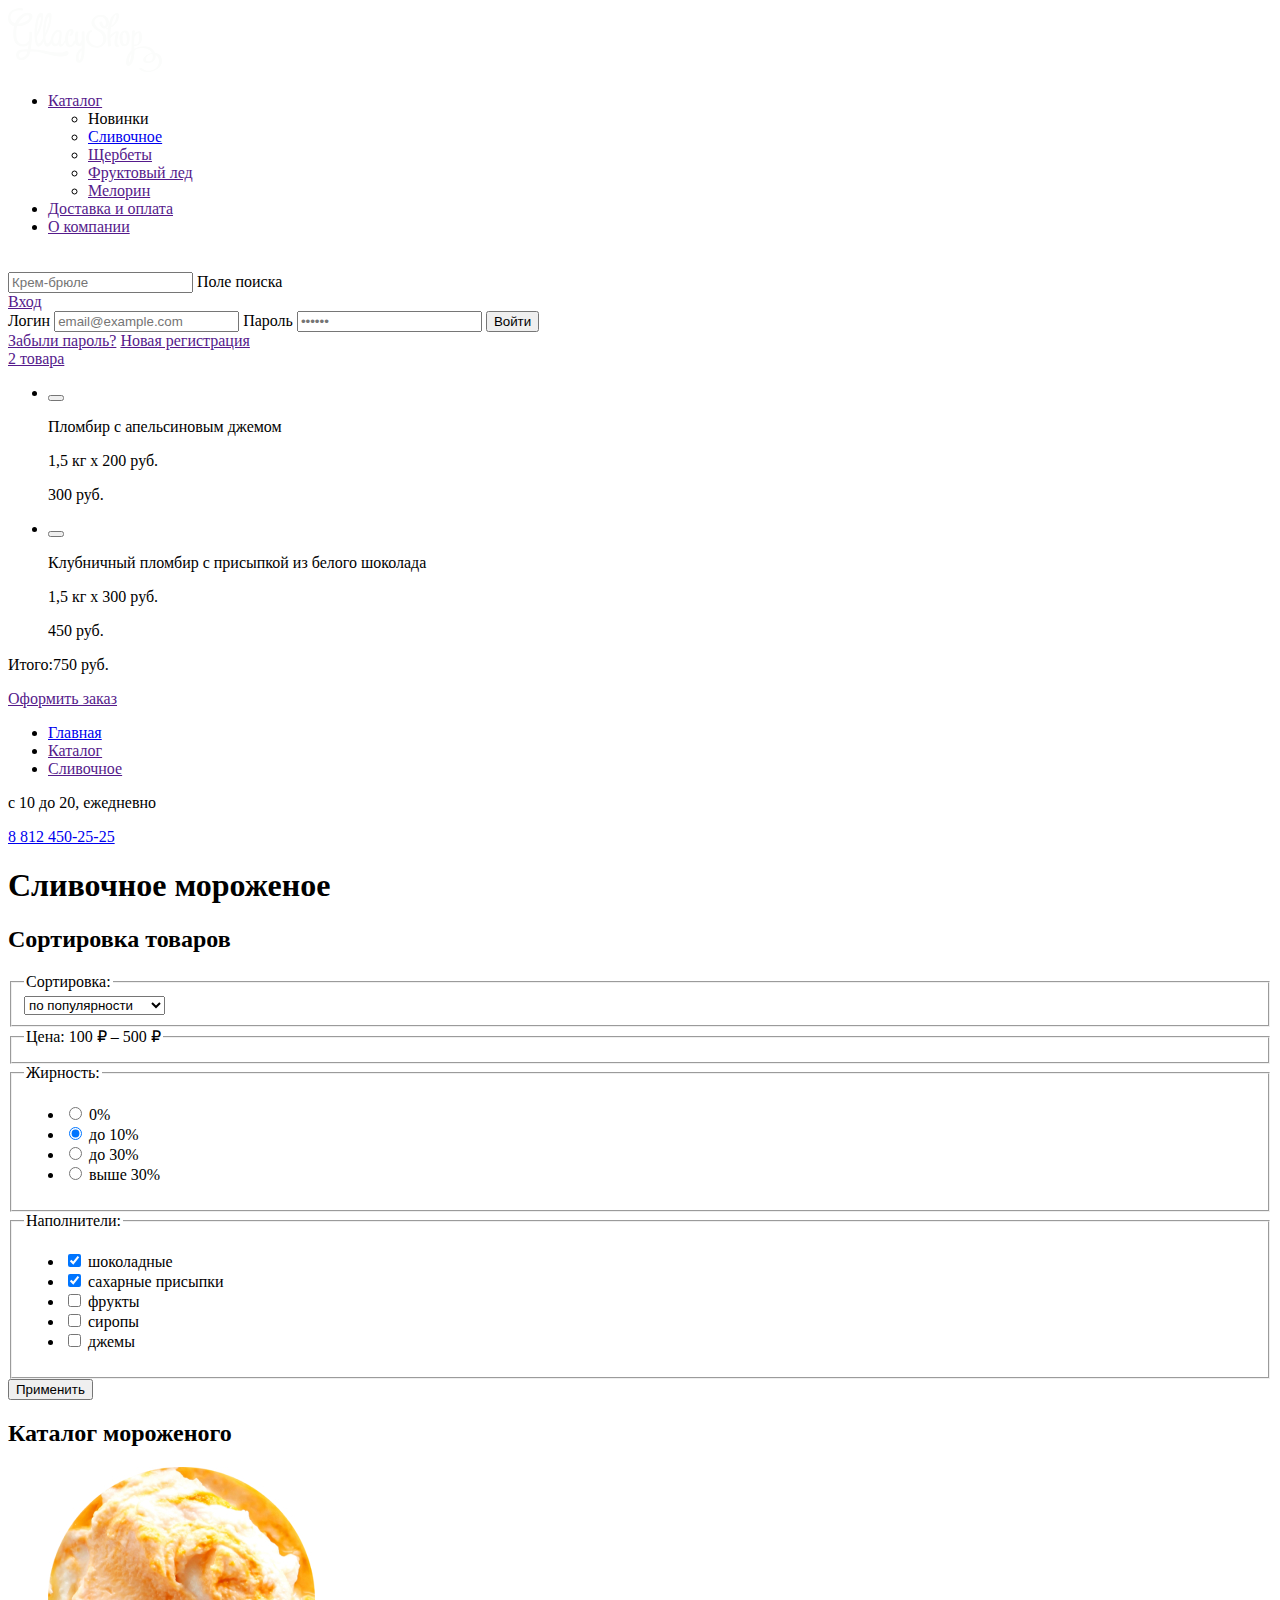
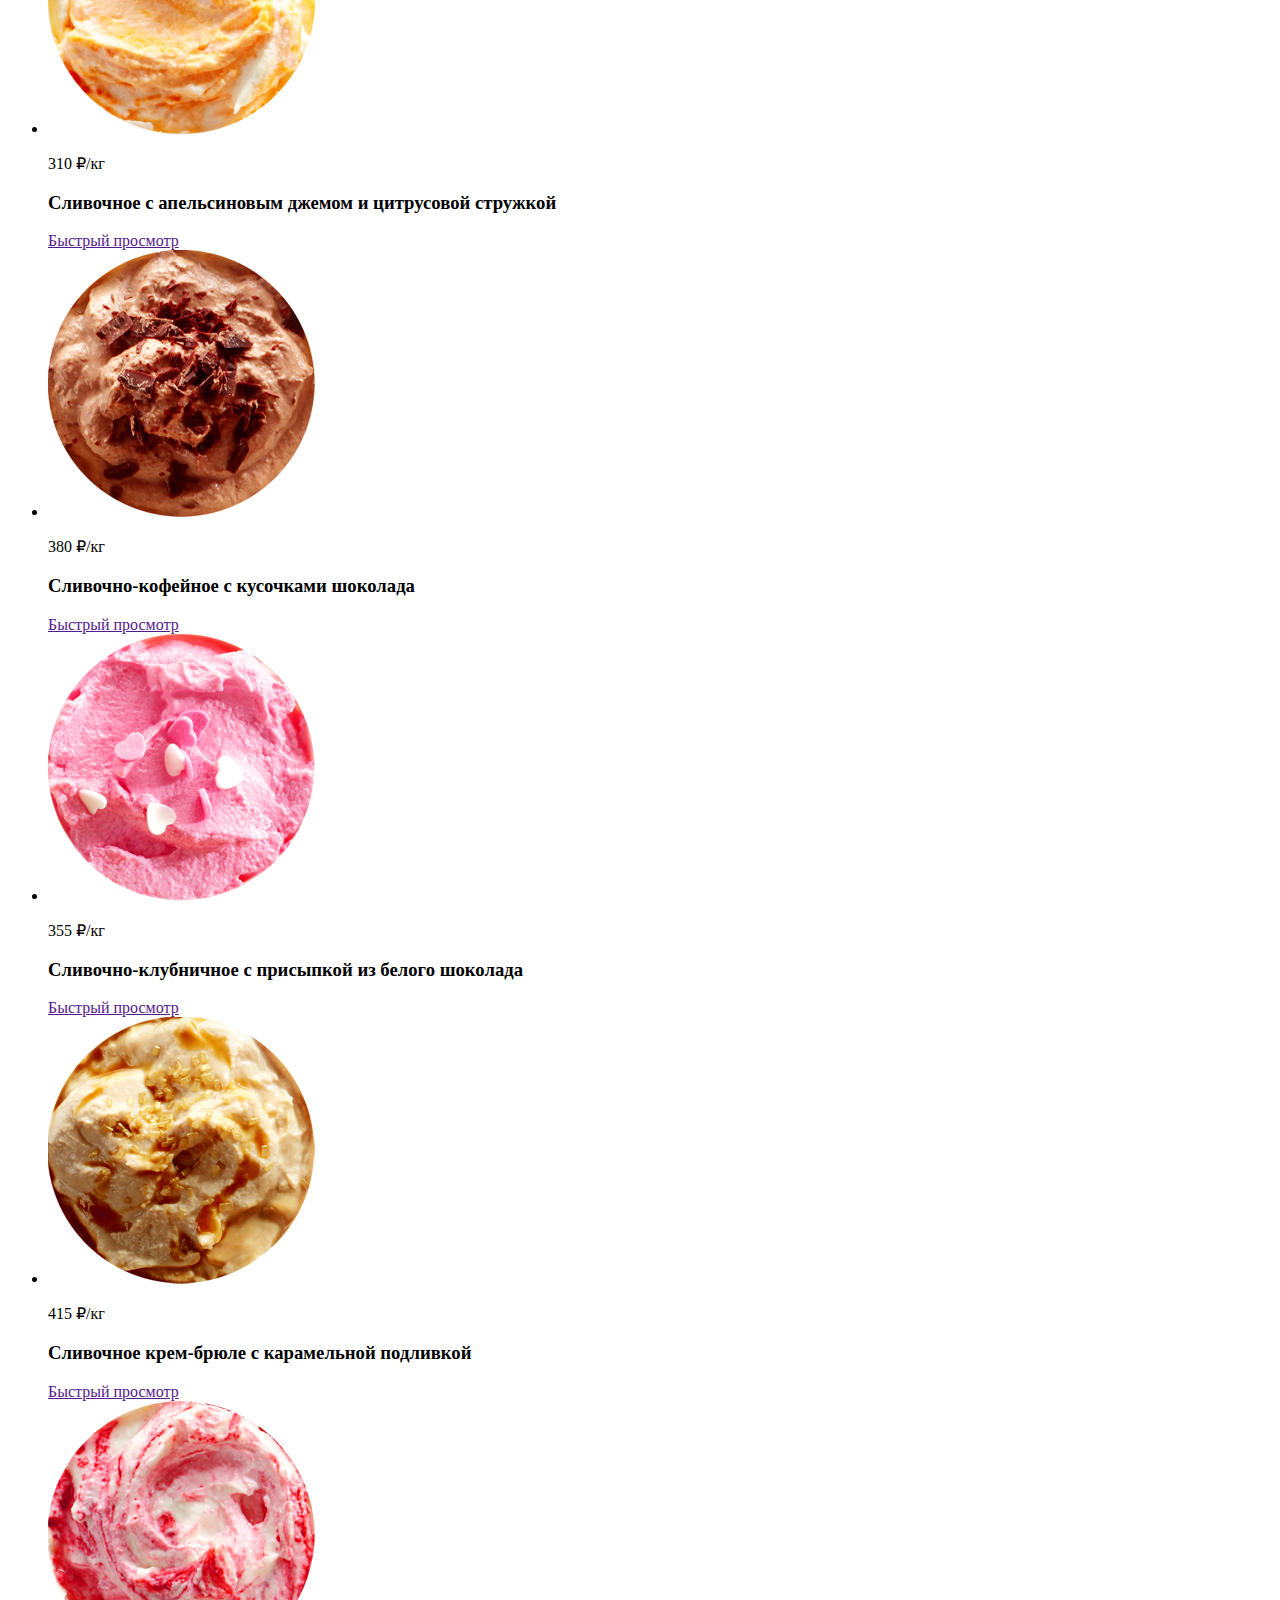
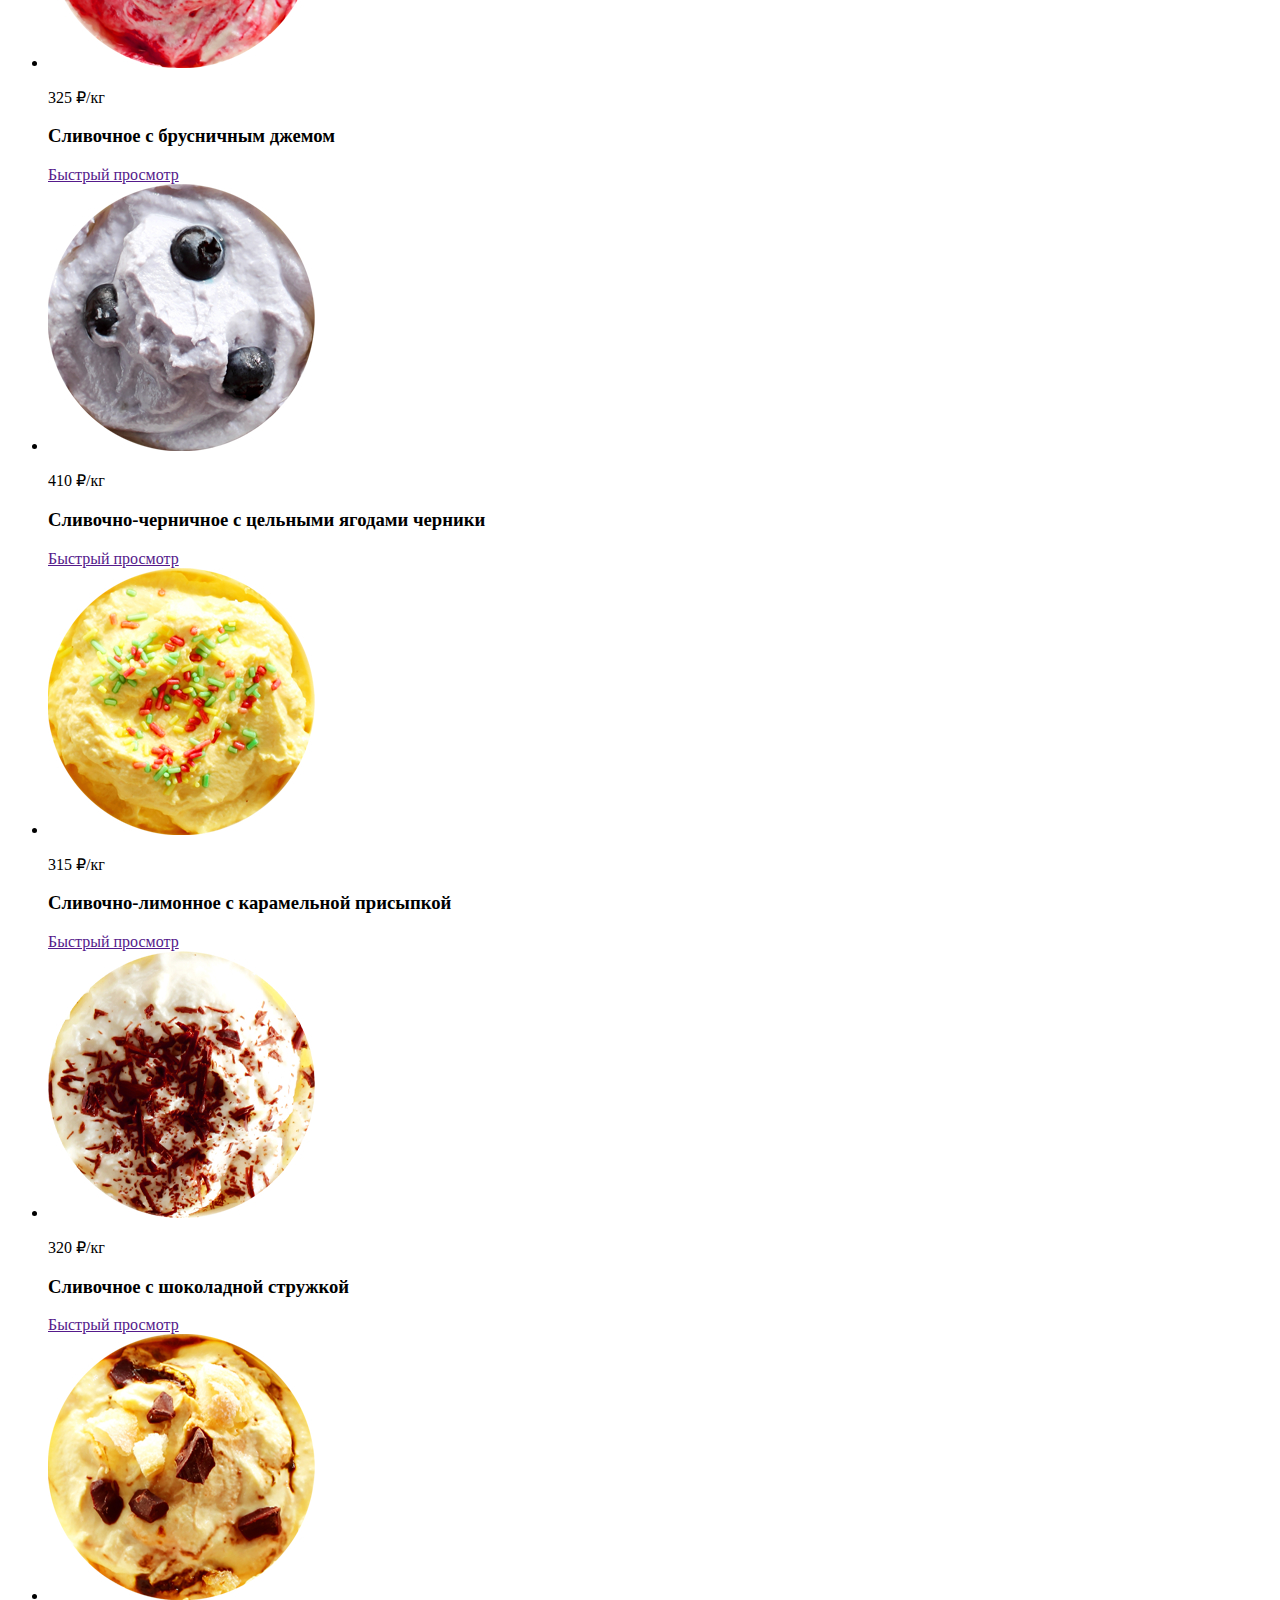
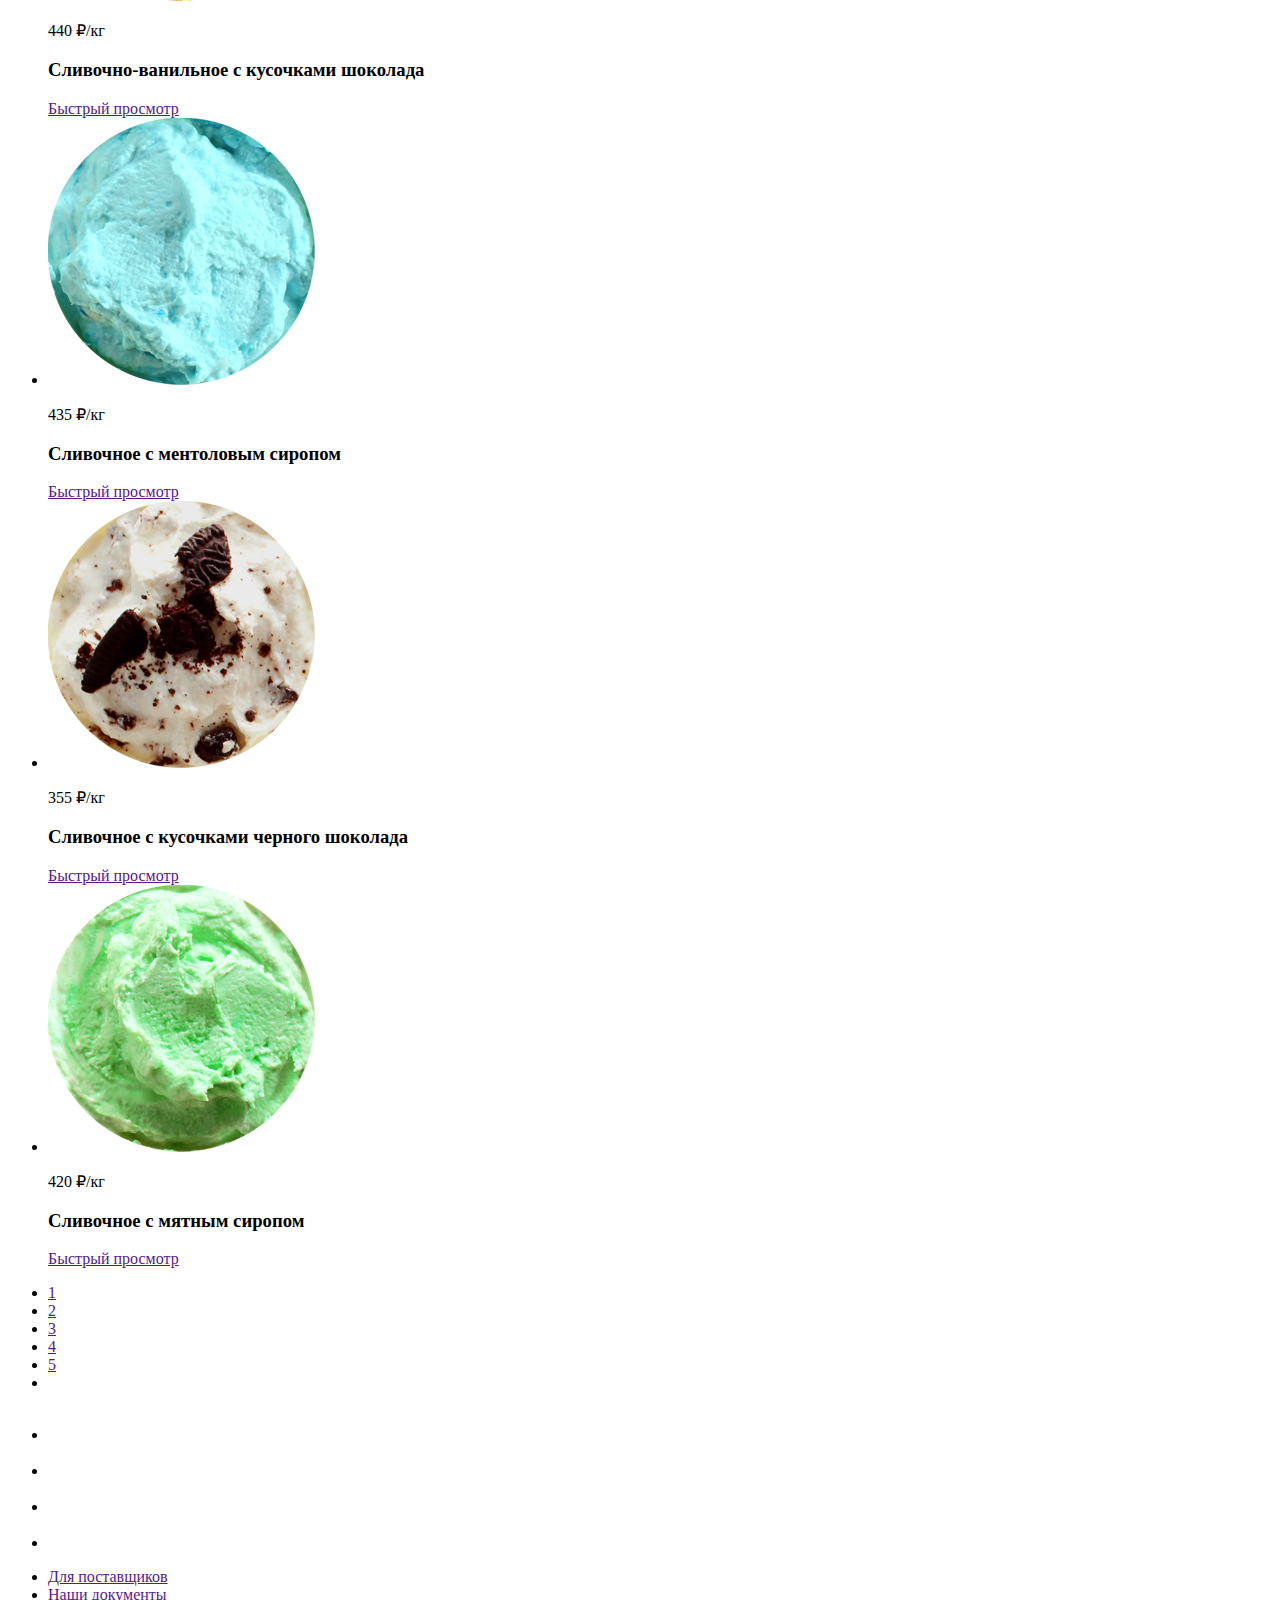
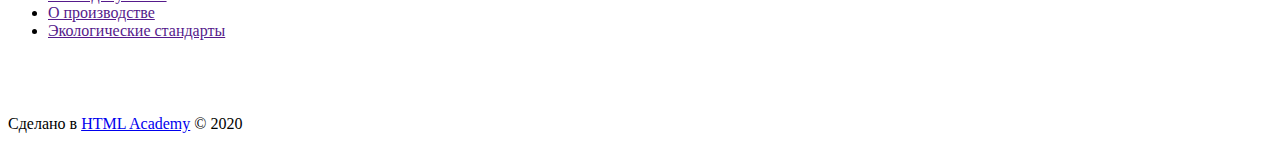
==== catalog.html @ e9cb1b0f "Добавил каталог и продолжил разметку" ====
<!DOCTYPE html>
<html lang="ru">

<head>
    <meta charset="UTF-8">
    <meta name="viewport" content="width=device-width, initial-scale=1.0">
    <title>Каталог - HTML Academy: Глейси</title>
</head>

<body>
    <div class="container">
        <header class="site-header">
            <div class="site-header__top">
                <div class="site-logo">
                    <a class="site-logo__link" href="index.html">
                        <img class="site-logo__img" src="img/logo_gllacy.svg" alt="Логотип сайта Глейси" width="154" height="64">
                    </a>
                </div>
                <nav class="main-navigation">
                    <ul class="main-navigation__list">
                        <li class="main-navigation__item">
                            <a href="">Каталог</a>
                            <ul class="main-navigation__submenu submenu">
                                <li class="submenu__item">Новинки</li>
                                <li class="submenu__item">
                                    <a href="catalog.html">Сливочное</a>
                                </li>
                                <li class="submenu__item">
                                    <a href="">Щербеты</a>
                                </li>
                                <li class="submenu__item">
                                    <a href="">Фруктовый лед</a>
                                </li>
                                <li class="submenu__item">
                                    <a href="">Мелорин</a>
                                </li>
                            </ul>
                        </li>
                        <li class="main-navigation__item">
                            <a href="">Доставка и оплата</a>
                        </li>
                        <li class="main-navigation__item">
                            <a href="">О компании</a>
                        </li>
                    </ul>
                </nav>
                <div class="personal-navigation">
                    <div class="personal-navigation__search search">
                        <a class="search__link" href="" aria-label="Поиск товара">
                            <svg width="16" height="16" viewBox="0 0 16 16" fill="none" xmlns="http://www.w3.org/2000/svg">
                            <path d="M16 14.6652L11.0785 9.73294C11.9827 8.48188 12.3826 6.93501 12.1984 5.40134C12.0141 3.86767 11.2594 2.4601 10.0848 1.45982C8.91022 0.45954 7.40233 -0.0598191 5.86234 0.00548954C4.32234 0.0707982 2.86363 0.715967 1.77757 1.81212C0.691516 2.90827 0.0580813 4.3747 0.0038002 5.91849C-0.050481 7.46228 0.478388 8.96976 1.48476 10.1398C2.49113 11.3098 3.90092 12.0563 5.43251 12.2301C6.96409 12.4039 8.50472 11.9922 9.74663 11.0772L14.6586 16L16 14.6652ZM6.08152 10.3767C5.24079 10.3767 4.41895 10.1268 3.71991 9.65874C3.02087 9.19063 2.47604 8.5253 2.15431 7.74687C1.83258 6.96844 1.7484 6.11188 1.91241 5.28551C2.07643 4.45913 2.48128 3.70006 3.07576 3.10427C3.67024 2.50849 4.42766 2.10276 5.25223 1.93838C6.0768 1.77401 6.93149 1.85837 7.70822 2.1808C8.48495 2.50324 9.14883 3.04927 9.61591 3.74983C10.083 4.4504 10.3323 5.27404 10.3323 6.11661C10.3298 7.24568 9.88115 8.3278 9.08451 9.12618C8.28788 9.92456 7.20813 10.3742 6.08152 10.3767Z" fill="white"/>
                            </svg>
                        </a>
                        <form class="search__form" action="#" method="POST">
                            <input type="search" name="search" id="search-input" placeholder="Крем-брюле">
                            <label class="visually-hidden" for="search-input">Поле поиска</label>
                        </form>
                    </div>
                    <div class="personal-navigation__user-cabinet user-cabinet">
                        <a class="user-cabinet__link" href="">Вход</a>
                        <form class="user-cabinet__form" action="https://echo.htmlacademy.ru" method="POST">
                            <label class="visually-hidden" for="user-cabinet-login">Логин</label>
                            <input class="user-cabinet__login" id="user-cabinet-login" type="email" name="login" placeholder="email@example.com">
                            <label class="visually-hidden" for="user-cabinet-password">Пароль</label>
                            <input class="user-cabinet__password" id="user-cabinet-password" type="password" name="password" placeholder="••••••">
                            <button class="button user-cabinet__button" type="submit">Войти</button>
                            <div class="user-cabinet__help user-help">
                                <a class="user-help__restore" href="">Забыли пароль?</a>
                                <a class="user-help__registration" href="">Новая регистрация</a>
                            </div>
                        </form>
                    </div>
                    <div class="personal-navigation__cart cart">
                        <a class="cart__link" href="">2 товара</a>
                        <div class="cart__full cart-full">
                            <ul class="cart-full__list">
                                <li class="cart-full__item cart-item">
                                    <button class="cart-item__clear" type="button" aria-label="Убрать товар из корзины"></button>
                                    <p class="cart-item__name">Пломбир с апельсиновым джемом</p>
                                    <p class="cart-item__amount">1,5 кг х <span>200 руб.</span></p>
                                    <p class="cart-item__price">300 руб.</p>
                                </li>
                                <li class="cart-full__item cart-item">
                                    <button class="cart-item__clear" type="button" aria-label="Убрать товар из корзины"></button>
                                    <p class="cart-item__name">Клубничный пломбир с присыпкой из белого шоколада</p>
                                    <p class="cart-item__amount">1,5 кг х <span>300 руб.</span></p>
                                    <p class="cart-item__price">450 руб.</p>
                                </li>
                            </ul>
                            <p class="cart-full__total">Итого:750 руб.</p>
                            <a class="button cart-full__button" href="">Оформить заказ</a>
                        </div>
                    </div>
                </div>
            </div>
            <div class="site-header__bottom">
                <ul class="breadcrumbs__list">
                    <li class="breadcrumbs__item">
                        <a href="index.html">Главная</a>
                    </li>
                    <li class="breadcrumbs__item">
                        <a href="">Каталог</a>
                    </li>
                    <li class="breadcrumbs__item">
                        <a href="">Сливочное</a>
                    </li>
                </ul>
                <div class="site-header__contacts">
                    <p class="working-hours">с 10 до 20, ежедневно</p>
                    <a href="tel:+78124502525">8 812 450-25-25</a>
                </div>
            </div>
        </header>

        <main class="catalog-main">
            <h1 class="catalog-main__title">Сливочное мороженое</h1>
            <section class="catalog-filters">
                <h2 class="visually-hidden">Сортировка товаров</h2>
                <form class="catalog-filters__form" action="https://echo.htmlacademy.ru" method="GET">
                    <fieldset class="catalog-filters__sorting filters-sorting">
                        <legend class="filters-sorting__title">Сортировка:</legend>
                        <select name="sorting" id="sorting">
                      <option value="по популярности">по популярности</option>
                      <option value="сначала недорогие">сначала недорогие</option>
                      <option value="">сначала дорогие</option>
                      <option value="">по жирности</option>
                    </select>
                    </fieldset>
                    <fieldset class="catalog-filters__range range-controls">
                        <legend class="range-controls__title">Цена: 100 ₽ – 500 ₽</legend>
                        <div class="range-controls__scale">
                            <div class="scale-bar"></div>
                        </div>
                        <div class="range-controls__toggle-min" tabindex="0"></div>
                        <div class="range-controls__toggle-max" tabindex="0"></div>
                    </fieldset>
                    <fieldset class="catalog-filters__richness filters-richness">
                        <legend class="filters-richness__title">Жирность:</legend>
                        <ul class="filters-richness__list">
                            <li class="catalog-filters__option catalog-filters__radio">
                                <input class="visually-hidden input-radio catalog-filters__input" type="radio" name="richness" id="richness_0">
                                <label for="richness_0">0%</label>
                            </li>
                            <li class="catalog-filters__option catalog-filters__radio">
                                <input class="visually-hidden input-radio catalog-filters__input" type="radio" name="richness" id="richness_10" checked>
                                <label for="richness_10">до 10%</label>
                            </li>
                            <li class="catalog-filters__option catalog-filters__radio">
                                <input class="visually-hidden input-radio catalog-filters__input" type="radio" name="richness" id="richness_30">
                                <label for="richness_30">до 30%</label>
                            </li>
                            <li class="catalog-filters__option catalog-filters__radio">
                                <input class="visually-hidden input-radio catalog-filters__input" type="radio" name="richness" id="richness-more_30">
                                <label for="1richness-more_30">выше 30%</label>
                            </li>
                        </ul>
                    </fieldset>
                    <fieldset class="catalog-filters__filling filters-filling">
                        <legend class="filters-filling__title">Наполнители:</legend>
                        <ul class="filters-filling__list">
                            <li class="catalog-filters__ catalog-filters__checkbox">
                                <input class="visually-hidden input-checkbox catalog-filters__input" type="checkbox" name="chocolate" id="fill-chocolate" checked>
                                <label for="fill-chocolate">шоколадные</label>
                            </li>
                            <li class="catalog-filters__ catalog-filters__checkbox">
                                <input class="visually-hidden input-checkbox catalog-filters__input" type="checkbox" name="sugar" id="fill-sugar" checked>
                                <label for="fill-sugar">сахарные присыпки</label>
                            </li>
                            <li class="catalog-filters__ catalog-filters__checkbox">
                                <input class="visually-hidden input-checkbox catalog-filters__input" type="checkbox" name="fruit" id="fill-fruit">
                                <label for="fill-fruit">фрукты</label>
                            </li>
                            <li class="catalog-filters__ catalog-filters__checkbox">
                                <input class="visually-hidden input-checkbox catalog-filters__input" type="checkbox" name="syrup" id="fill-syrup">
                                <label for="fill-syrup">сиропы</label>
                            </li>
                            <li class="catalog-filters__ catalog-filters__checkbox">
                                <input class="visually-hidden input-checkbox catalog-filters__input" type="checkbox" name="jam" id="fill-jam">
                                <label for="fill-jam">джемы</label>
                            </li>
                        </ul>
                    </fieldset>
                    <button class="catalog-filters__button" type="submit">Применить</button>
                </form>
            </section>
            <section class="catalog catalog-cream">
                <h2 class="visually-hidden">Каталог мороженого</h2>
                <ul class="catalog__list">
                    <li class="catalog__item catalog-item">
                        <img src="img/catalog_citrus_cream.jpg" alt="Сливочное мороженое с апельсиновым джемом и цитрусовой стружкой" width="267" height="267">
                        <p class="catalog-item__price">310 ₽<span>/кг</span></p>
                        <h3 class="catalog-item__title">Сливочное с апельсиновым джемом и цитрусовой стружкой</h3>
                        <a class="button catalog__button" href="">Быстрый просмотр</a>
                    </li>
                    <li class="catalog__item catalog-item">
                        <img src="img/catalog_chocolate_cream.jpg" alt="Сливочно-кофейное мороженое с кусочками шоколада" width="267" height="267">
                        <p class="catalog-item__price">380 ₽<span>/кг</span></p>
                        <h3 class="catalog-item__title">Сливочно-кофейное с кусочками шоколада</h3>
                        <a class="button catalog__button" href="">Быстрый просмотр</a>
                    </li>
                    <li class="catalog__item catalog-item">
                        <img src="img/catalog_strawberry.jpg" alt="Сливочно-клубничное мороженое с присыпкой из белого шоколада" width="267" height="267">
                        <p class="catalog-item__price">355 ₽<span>/кг</span></p>
                        <h3 class="catalog-item__title">Сливочно-клубничное с присыпкой из белого шоколада</h3>
                        <a class="button catalog__button" href="">Быстрый просмотр</a>
                    </li>
                    <li class="catalog__item catalog-item">
                        <img src="img/catalog_cream_caramel.jpg" alt="Сливочное крем-брюле с карамельной подливкой" width="267" height="267">
                        <p class="catalog-item__price">415 ₽<span>/кг</span></p>
                        <h3 class="catalog-item__title">Сливочное крем-брюле с карамельной подливкой</h3>
                        <a class="button catalog__button" href="">Быстрый просмотр</a>
                    </li>
                    <li class="catalog__item catalog-item">
                        <img src="img/catalog_cowberry.jpg" alt="Сливочное мороженое с брусничным
                    джемом" width="267" height="267">
                        <p class="catalog-item__price">325 ₽<span>/кг</span></p>
                        <h3 class="catalog-item__title">Сливочное с брусничным джемом</h3>
                        <a class="button catalog__button" href="">Быстрый просмотр</a>
                    </li>
                    <li class="catalog__item catalog-item">
                        <img src="img/catalog_blueberry.jpg" alt="Сливочно-черничное мороженое с цельными ягодами черники" width="267" height="267">
                        <p class="catalog-item__price">410 ₽<span>/кг</span></p>
                        <h3 class="catalog-item__title">Сливочно-черничное с цельными ягодами черники</h3>
                        <a class="button catalog__button" href="">Быстрый просмотр</a>
                    </li>
                    <li class="catalog__item catalog-item">
                        <img src="img/catalog_lemon-caramel.jpg" alt="Сливочно-лимонное мороженое с карамельной присыпкой" width="267" height="267">
                        <p class="catalog-item__price">315 ₽<span>/кг</span></p>
                        <h3 class="catalog-item__title">Сливочно-лимонное с карамельной присыпкой</h3>
                        <a class="button catalog__button" href="">Быстрый просмотр</a>
                    </li>
                    <li class="catalog__item catalog-item">
                        <img src="img/catalog_cream-chip.jpg" alt="Сливочное мороженое с шоколадной стружкой" width="267" height="267">
                        <p class="catalog-item__price">320 ₽<span>/кг</span></p>
                        <h3 class="catalog-item__title">Сливочное с шоколадной стружкой</h3>
                        <a class="button catalog__button" href="">Быстрый просмотр</a>
                    </li>
                    <li class="catalog__item catalog-item">
                        <img src="img/catalog_vanilla-chocolate.jpg" alt="Сливочно-ванильное мороженое с кусочками шоколада" width="267" height="267">
                        <p class="catalog-item__price">440 ₽<span>/кг</span></p>
                        <h3 class="catalog-item__title">Сливочно-ванильное с кусочками шоколада</h3>
                        <a class="button catalog__button" href="">Быстрый просмотр</a>
                    </li>
                    <li class="catalog__item catalog-item">
                        <img src="img/catalog_mentol.jpg" alt="Сливочноe мороженое с ментоловым сиропом" width="267" height="267">
                        <p class="catalog-item__price">435 ₽<span>/кг</span></p>
                        <h3 class="catalog-item__title">Сливочноe с ментоловым сиропом</h3>
                        <a class="button catalog__button" href="">Быстрый просмотр</a>
                    </li>
                    <li class="catalog__item catalog-item">
                        <img src="img/catalog_black-chocolate.jpg" alt="Сливочное с кусочками черного шоколада" width="267" height="267">
                        <p class="catalog-item__price">355 ₽<span>/кг</span></p>
                        <h3 class="catalog-item__title">Сливочное с кусочками черного шоколада</h3>
                        <a class="button catalog__button" href="">Быстрый просмотр</a>
                    </li>
                    <li class="catalog__item catalog-item">
                        <img src="img/catalog_mint.jpg" alt="Сливочное мороженое с мятным сиропом" width="267" height="267">
                        <p class="catalog-item__price">420 ₽<span>/кг</span></p>
                        <h3 class="catalog-item__title">Сливочное с мятным сиропом</h3>
                        <a class="button catalog__button" href="">Быстрый просмотр</a>
                    </li>
                </ul>
                <ul class="pagination__list">
                    <li class="pagination__item">
                        <a aria-label="Первая страница" href="">1</a>
                    </li>
                    <li class="pagination__item">
                        <a aria-label="Вторая страница" href="">2</a>
                    </li>
                    <li class="pagination__item">
                        <a aria-label="Третья страница" href="">3</a>
                    </li>
                    <li class="pagination__item">
                        <a aria-label="Четвертая страница" href="">4</a>
                    </li>
                    <li class="pagination__item">
                        <a aria-label="Пятая страница" href="">5</a>
                    </li>
                    <li class="pagination__item">
                        <a aria-label="Следующая страница" href=""></a>
                    </li>
                </ul>
            </section>
        </main>

        <footer class="site-footer">
            <div class="container">
                <ul class="site-footer__socials socials">
                    <li class="socials__item">
                        <a class="socials__link socials__link_fb" href="" target="_blank">
                            <img src="img/icon_fb.svg" alt="Facebook" width="32" height="32">
                        </a>
                    </li>
                    <li class="socials__item">
                        <a class="socials__link socials__link_vk" href="" target="_blank">
                            <img src="img/icon_vk.svg" alt="ВКонтакте" width="32" height="32">
                        </a>
                    </li>
                    <li class="socials__item">
                        <a class="socials__link socials__link_inst" href="" target="_blank">
                            <img src="img/icon_inst.svg" alt="Instagram" width="32" height="32">
                        </a>
                    </li>
                    <li class="socials__item">
                        <a class="socials__link socials__link_tw" href="" target="_blank">
                            <img src="img/icon_twitter.svg" alt="Twitter" width="32" height="32">
                        </a>
                    </li>
                </ul>
                <ul class="site-footer__menu footer-menu">
                    <li class="footer-menu__item">
                        <a class="footer-menu__link" href="">Для поставщиков</a>
                    </li>
                    <li class="footer-menu__item">
                        <a class="footer-menu__link" href="">Наши документы</a>
                    </li>
                    <li class="footer-menu__item">
                        <a class="footer-menu__link" href="">О производстве</a>
                    </li>
                    <li class="footer-menu__item">
                        <a class="footer-menu__link" href="">Экологические стандарты</a>
                    </li>
                </ul>
                <div class="site-footer__copyright copyright">
                    <a class="copyright__link_logo" href="">
                        <img src="img/logo_academy.svg" alt="Логотип HTML Academy" width="108" height="39">
                    </a>
                    <p class="copyright__descr">Сделано в <a class="copyright__link" href="https://htmlacademy.ru/intensive/htmlcss/" target="_blank">HTML Academy</a> © 2020</p>
                </div>
            </div>
        </footer>
    </div>
</body>

</html>
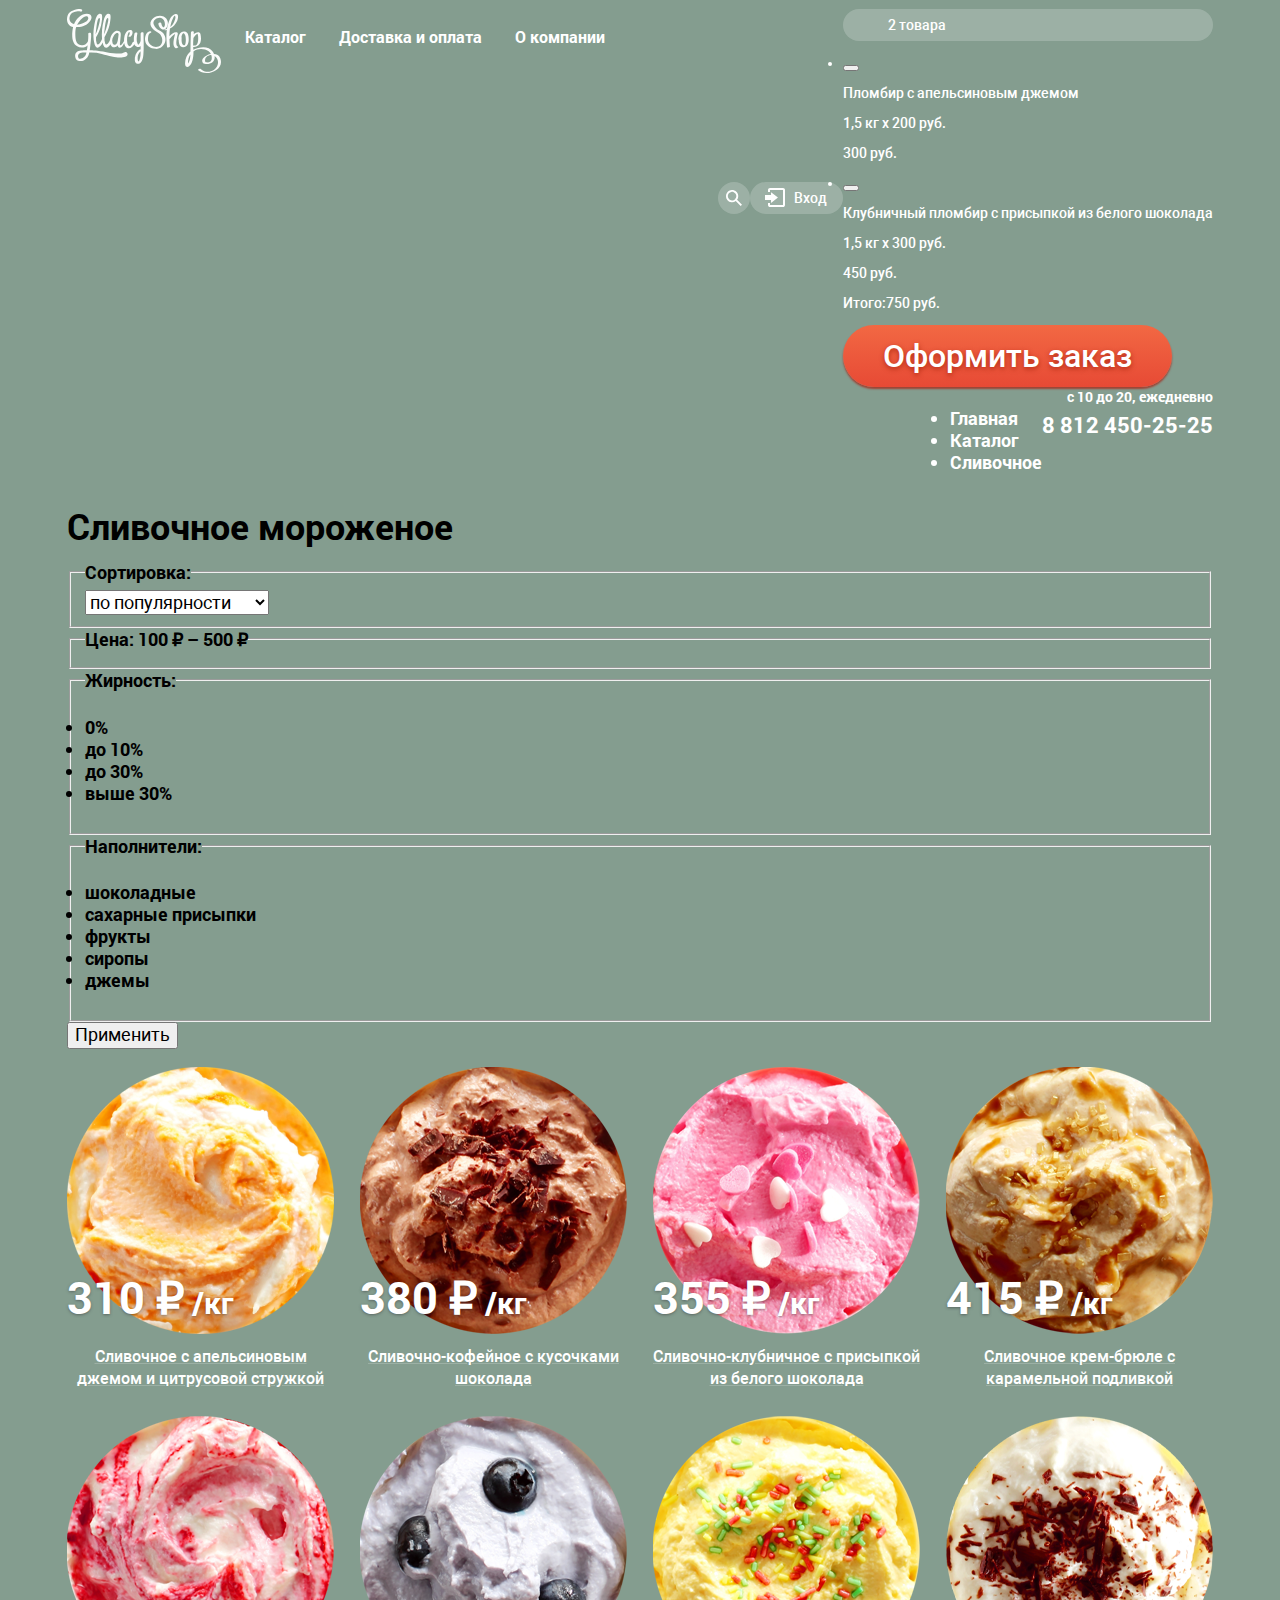
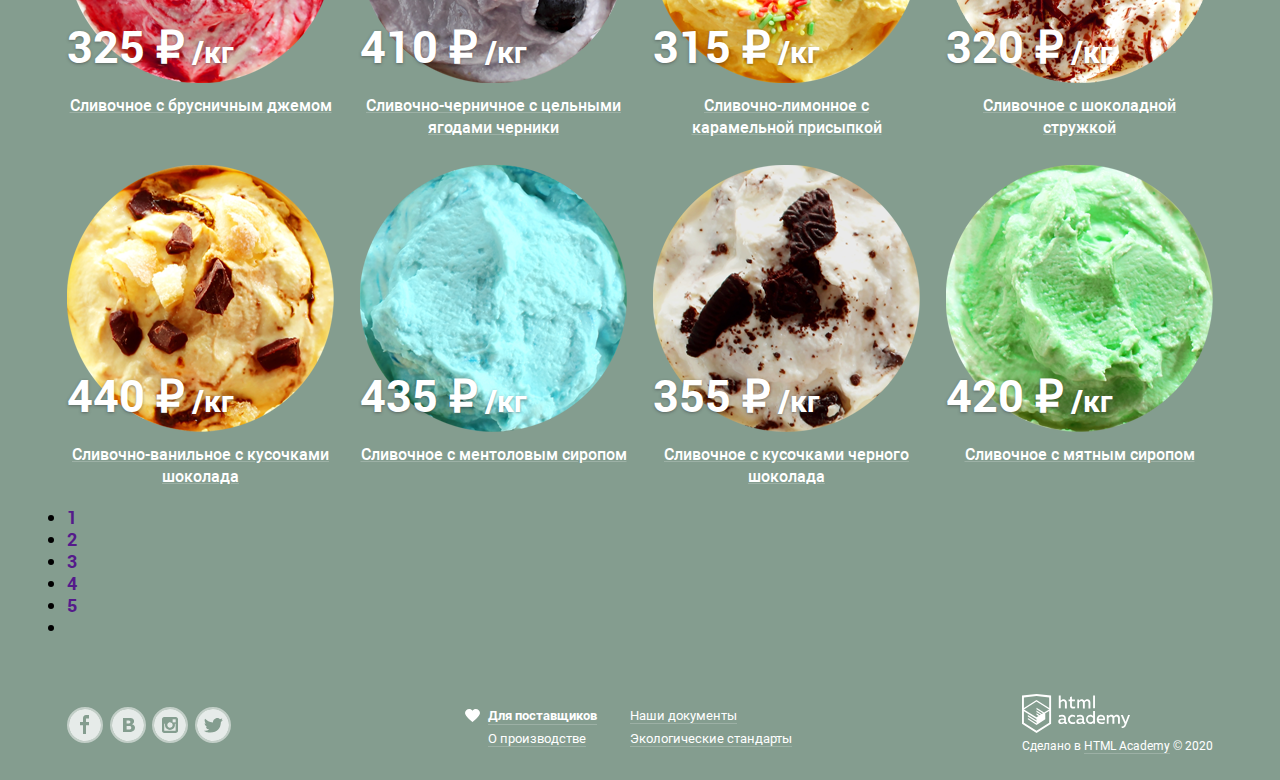
==== commit d7225c32: "Сверстана и стилизована главная страница" ====
--- a/catalog.html
+++ b/catalog.html
@@ -5,17 +5,17 @@
     <meta charset="UTF-8">
     <meta name="viewport" content="width=device-width, initial-scale=1.0">
     <title>Каталог - HTML Academy: Глейси</title>
+    <link rel="stylesheet" href="css/normalize.css">
+    <link rel="stylesheet" href="css/style.css">
 </head>
 
 <body>
     <div class="container">
         <header class="site-header">
             <div class="site-header__top">
-                <div class="site-logo">
-                    <a class="site-logo__link" href="index.html">
-                        <img class="site-logo__img" src="img/logo_gllacy.svg" alt="Логотип сайта Глейси" width="154" height="64">
-                    </a>
-                </div>
+                <a class="site-logo__link" href="index.html">
+                    <img class="site-logo__img" src="img/logo_gllacy.svg" alt="Логотип сайта Глейси" width="154" height="64">
+                </a>
                 <nav class="main-navigation">
                     <ul class="main-navigation__list">
                         <li class="main-navigation__item">
@@ -46,7 +46,7 @@
                 </nav>
                 <div class="personal-navigation">
                     <div class="personal-navigation__search search">
-                        <a class="search__link" href="" aria-label="Поиск товара">
+                        <a class="search__link navigation-link" href="" aria-label="Поиск товара">
                             <svg width="16" height="16" viewBox="0 0 16 16" fill="none" xmlns="http://www.w3.org/2000/svg">
                             <path d="M16 14.6652L11.0785 9.73294C11.9827 8.48188 12.3826 6.93501 12.1984 5.40134C12.0141 3.86767 11.2594 2.4601 10.0848 1.45982C8.91022 0.45954 7.40233 -0.0598191 5.86234 0.00548954C4.32234 0.0707982 2.86363 0.715967 1.77757 1.81212C0.691516 2.90827 0.0580813 4.3747 0.0038002 5.91849C-0.050481 7.46228 0.478388 8.96976 1.48476 10.1398C2.49113 11.3098 3.90092 12.0563 5.43251 12.2301C6.96409 12.4039 8.50472 11.9922 9.74663 11.0772L14.6586 16L16 14.6652ZM6.08152 10.3767C5.24079 10.3767 4.41895 10.1268 3.71991 9.65874C3.02087 9.19063 2.47604 8.5253 2.15431 7.74687C1.83258 6.96844 1.7484 6.11188 1.91241 5.28551C2.07643 4.45913 2.48128 3.70006 3.07576 3.10427C3.67024 2.50849 4.42766 2.10276 5.25223 1.93838C6.0768 1.77401 6.93149 1.85837 7.70822 2.1808C8.48495 2.50324 9.14883 3.04927 9.61591 3.74983C10.083 4.4504 10.3323 5.27404 10.3323 6.11661C10.3298 7.24568 9.88115 8.3278 9.08451 9.12618C8.28788 9.92456 7.20813 10.3742 6.08152 10.3767Z" fill="white"/>
                             </svg>
@@ -57,7 +57,12 @@
                         </form>
                     </div>
                     <div class="personal-navigation__user-cabinet user-cabinet">
-                        <a class="user-cabinet__link" href="">Вход</a>
+                        <a class="user-cabinet__link navigation-link" href="">
+                            <svg width="20" height="19" viewBox="0 0 20 19" fill="none" xmlns="http://www.w3.org/2000/svg">
+                            <path d="M6.04 14.88L12.96 9.5L6.04 4.13V7.04H0V11.96H6.04V14.88Z" fill="white"/>
+                            <path d="M18 0H5C4.46957 0 3.96086 0.210714 3.58579 0.585786C3.21071 0.960859 3 1.46957 3 2V4H5V2H18V17H5V15H3V17C3 17.5304 3.21071 18.0391 3.58579 18.4142C3.96086 18.7893 4.46957 19 5 19H18C18.5304 19 19.0391 18.7893 19.4142 18.4142C19.7893 18.0391 20 17.5304 20 17V2C20 1.46957 19.7893 0.960859 19.4142 0.585786C19.0391 0.210714 18.5304 0 18 0Z" fill="white"/>
+                            </svg> Вход
+                        </a>
                         <form class="user-cabinet__form" action="https://echo.htmlacademy.ru" method="POST">
                             <label class="visually-hidden" for="user-cabinet-login">Логин</label>
                             <input class="user-cabinet__login" id="user-cabinet-login" type="email" name="login" placeholder="email@example.com">
@@ -187,74 +192,86 @@
                 <h2 class="visually-hidden">Каталог мороженого</h2>
                 <ul class="catalog__list">
                     <li class="catalog__item catalog-item">
-                        <img src="img/catalog_citrus_cream.jpg" alt="Сливочное мороженое с апельсиновым джемом и цитрусовой стружкой" width="267" height="267">
+                        <div class="catalog-item__wrapper"></div>
+                        <img src="img/catalog_citrus_cream.png" alt="Сливочное мороженое с апельсиновым джемом и цитрусовой стружкой" width="267" height="267">
                         <p class="catalog-item__price">310 ₽<span>/кг</span></p>
                         <h3 class="catalog-item__title">Сливочное с апельсиновым джемом и цитрусовой стружкой</h3>
                         <a class="button catalog__button" href="">Быстрый просмотр</a>
                     </li>
                     <li class="catalog__item catalog-item">
-                        <img src="img/catalog_chocolate_cream.jpg" alt="Сливочно-кофейное мороженое с кусочками шоколада" width="267" height="267">
+                        <div class="catalog-item__wrapper"></div>
+                        <img src="img/catalog_chocolate_cream.png" alt="Сливочно-кофейное мороженое с кусочками шоколада" width="267" height="267">
                         <p class="catalog-item__price">380 ₽<span>/кг</span></p>
                         <h3 class="catalog-item__title">Сливочно-кофейное с кусочками шоколада</h3>
                         <a class="button catalog__button" href="">Быстрый просмотр</a>
                     </li>
                     <li class="catalog__item catalog-item">
-                        <img src="img/catalog_strawberry.jpg" alt="Сливочно-клубничное мороженое с присыпкой из белого шоколада" width="267" height="267">
+                        <div class="catalog-item__wrapper"></div>
+                        <img src="img/catalog_strawberry.png" alt="Сливочно-клубничное мороженое с присыпкой из белого шоколада" width="267" height="267">
                         <p class="catalog-item__price">355 ₽<span>/кг</span></p>
                         <h3 class="catalog-item__title">Сливочно-клубничное с присыпкой из белого шоколада</h3>
                         <a class="button catalog__button" href="">Быстрый просмотр</a>
                     </li>
                     <li class="catalog__item catalog-item">
-                        <img src="img/catalog_cream_caramel.jpg" alt="Сливочное крем-брюле с карамельной подливкой" width="267" height="267">
+                        <div class="catalog-item__wrapper"></div>
+                        <img src="img/catalog_cream_caramel.png" alt="Сливочное крем-брюле с карамельной подливкой" width="267" height="267">
                         <p class="catalog-item__price">415 ₽<span>/кг</span></p>
                         <h3 class="catalog-item__title">Сливочное крем-брюле с карамельной подливкой</h3>
                         <a class="button catalog__button" href="">Быстрый просмотр</a>
                     </li>
                     <li class="catalog__item catalog-item">
-                        <img src="img/catalog_cowberry.jpg" alt="Сливочное мороженое с брусничным
+                        <div class="catalog-item__wrapper"></div>
+                        <img src="img/catalog_cowberry.png" alt="Сливочное мороженое с брусничным
                     джемом" width="267" height="267">
                         <p class="catalog-item__price">325 ₽<span>/кг</span></p>
                         <h3 class="catalog-item__title">Сливочное с брусничным джемом</h3>
                         <a class="button catalog__button" href="">Быстрый просмотр</a>
                     </li>
                     <li class="catalog__item catalog-item">
-                        <img src="img/catalog_blueberry.jpg" alt="Сливочно-черничное мороженое с цельными ягодами черники" width="267" height="267">
+                        <div class="catalog-item__wrapper"></div>
+                        <img src="img/catalog_blueberry.png" alt="Сливочно-черничное мороженое с цельными ягодами черники" width="267" height="267">
                         <p class="catalog-item__price">410 ₽<span>/кг</span></p>
                         <h3 class="catalog-item__title">Сливочно-черничное с цельными ягодами черники</h3>
                         <a class="button catalog__button" href="">Быстрый просмотр</a>
                     </li>
                     <li class="catalog__item catalog-item">
-                        <img src="img/catalog_lemon-caramel.jpg" alt="Сливочно-лимонное мороженое с карамельной присыпкой" width="267" height="267">
+                        <div class="catalog-item__wrapper"></div>
+                        <img src="img/catalog_lemon-caramel.png" alt="Сливочно-лимонное мороженое с карамельной присыпкой" width="267" height="267">
                         <p class="catalog-item__price">315 ₽<span>/кг</span></p>
                         <h3 class="catalog-item__title">Сливочно-лимонное с карамельной присыпкой</h3>
                         <a class="button catalog__button" href="">Быстрый просмотр</a>
                     </li>
                     <li class="catalog__item catalog-item">
-                        <img src="img/catalog_cream-chip.jpg" alt="Сливочное мороженое с шоколадной стружкой" width="267" height="267">
+                        <div class="catalog-item__wrapper"></div>
+                        <img src="img/catalog_cream-chip.png" alt="Сливочное мороженое с шоколадной стружкой" width="267" height="267">
                         <p class="catalog-item__price">320 ₽<span>/кг</span></p>
                         <h3 class="catalog-item__title">Сливочное с шоколадной стружкой</h3>
                         <a class="button catalog__button" href="">Быстрый просмотр</a>
                     </li>
                     <li class="catalog__item catalog-item">
-                        <img src="img/catalog_vanilla-chocolate.jpg" alt="Сливочно-ванильное мороженое с кусочками шоколада" width="267" height="267">
+                        <div class="catalog-item__wrapper"></div>
+                        <img src="img/catalog_vanilla-chocolate.png" alt="Сливочно-ванильное мороженое с кусочками шоколада" width="267" height="267">
                         <p class="catalog-item__price">440 ₽<span>/кг</span></p>
                         <h3 class="catalog-item__title">Сливочно-ванильное с кусочками шоколада</h3>
                         <a class="button catalog__button" href="">Быстрый просмотр</a>
                     </li>
                     <li class="catalog__item catalog-item">
-                        <img src="img/catalog_mentol.jpg" alt="Сливочноe мороженое с ментоловым сиропом" width="267" height="267">
+                        <div class="catalog-item__wrapper"></div>
+                        <img src="img/catalog_mentol.png" alt="Сливочноe мороженое с ментоловым сиропом" width="267" height="267">
                         <p class="catalog-item__price">435 ₽<span>/кг</span></p>
                         <h3 class="catalog-item__title">Сливочноe с ментоловым сиропом</h3>
                         <a class="button catalog__button" href="">Быстрый просмотр</a>
                     </li>
                     <li class="catalog__item catalog-item">
-                        <img src="img/catalog_black-chocolate.jpg" alt="Сливочное с кусочками черного шоколада" width="267" height="267">
+                        <div class="catalog-item__wrapper"></div>
+                        <img src="img/catalog_black-chocolate.png" alt="Сливочное с кусочками черного шоколада" width="267" height="267">
                         <p class="catalog-item__price">355 ₽<span>/кг</span></p>
                         <h3 class="catalog-item__title">Сливочное с кусочками черного шоколада</h3>
                         <a class="button catalog__button" href="">Быстрый просмотр</a>
                     </li>
                     <li class="catalog__item catalog-item">
-                        <img src="img/catalog_mint.jpg" alt="Сливочное мороженое с мятным сиропом" width="267" height="267">
+                        <div class="catalog-item__wrapper"></div>
+                        <img src="img/catalog_mint.png" alt="Сливочное мороженое с мятным сиропом" width="267" height="267">
                         <p class="catalog-item__price">420 ₽<span>/кг</span></p>
                         <h3 class="catalog-item__title">Сливочное с мятным сиропом</h3>
                         <a class="button catalog__button" href="">Быстрый просмотр</a>
@@ -288,22 +305,37 @@
                 <ul class="site-footer__socials socials">
                     <li class="socials__item">
                         <a class="socials__link socials__link_fb" href="" target="_blank">
-                            <img src="img/icon_fb.svg" alt="Facebook" width="32" height="32">
+                            <svg width="32" height="32" viewBox="0 0 32 32" fill="none" xmlns="http://www.w3.org/2000/svg">
+                          <path d="M16 0C12.8355 0 9.74207 0.938384 7.11088 2.69649C4.4797 4.45459 2.42894 6.95345 1.21793 9.87706C0.0069325 12.8007 -0.309921 16.0177 0.307443 19.1214C0.924806 22.2251 2.44866 25.0761 4.6863 27.3137C6.92394 29.5513 9.77487 31.0752 12.8786 31.6926C15.9823 32.3099 19.1993 31.9931 22.1229 30.7821C25.0466 29.5711 27.5454 27.5203 29.3035 24.8891C31.0616 22.2579 32 19.1645 32 16C32 11.7565 30.3143 7.68687 27.3137 4.68629C24.3131 1.68571 20.2435 0 16 0ZM20.06 9.45H17V12.9H20V16.34H17V25H14V16.34H11V12.9H14V9.45C13.9449 8.59575 14.2291 7.75426 14.7908 7.1083C15.3525 6.46234 16.1464 6.06407 17 6H20V9.45H20.06Z" fill="white" fill-opacity="0.8"/>
+                          </svg>
                         </a>
                     </li>
                     <li class="socials__item">
                         <a class="socials__link socials__link_vk" href="" target="_blank">
-                            <img src="img/icon_vk.svg" alt="ВКонтакте" width="32" height="32">
+                            <svg width="32" height="32" viewBox="0 0 32 32" fill="none" xmlns="http://www.w3.org/2000/svg">
+                          <path d="M16.64 14.49C16.9652 14.4904 17.2875 14.4293 17.59 14.31C17.8645 14.2077 18.0922 14.0085 18.23 13.75C18.3343 13.4964 18.3854 13.2241 18.38 12.95C18.376 12.7057 18.3143 12.4659 18.2 12.25C18.0714 12.0066 17.8523 11.8235 17.59 11.74C17.2687 11.627 16.9306 11.5695 16.59 11.57H14.59V14.57H15.16C15.75 14.52 16.24 14.51 16.64 14.49Z" fill="white" fill-opacity="0.8"/>
+                          <path d="M18.12 17.08C17.751 17.0101 17.3752 16.9832 17 17H14.61V20.5H17.06C17.4757 20.4953 17.8865 20.4104 18.27 20.25C18.591 20.1392 18.8632 19.9199 19.04 19.63C19.1865 19.3527 19.2621 19.0436 19.26 18.73C19.2753 18.3782 19.1848 18.0298 19 17.73C18.7922 17.4167 18.4806 17.1865 18.12 17.08Z" fill="white" fill-opacity="0.8"/>
+                          <path d="M16 0C12.8355 0 9.74207 0.938384 7.11088 2.69649C4.4797 4.45459 2.42894 6.95345 1.21793 9.87706C0.0069325 12.8007 -0.309921 16.0177 0.307443 19.1214C0.924806 22.2251 2.44866 25.0761 4.6863 27.3137C6.92394 29.5513 9.77487 31.0752 12.8786 31.6926C15.9823 32.3099 19.1993 31.9931 22.1229 30.7821C25.0466 29.5711 27.5454 27.5203 29.3035 24.8891C31.0616 22.2579 32 19.1645 32 16C32 11.7565 30.3143 7.68687 27.3137 4.68629C24.3131 1.68571 20.2435 0 16 0ZM22.6 20.53C22.3376 21.056 21.9537 21.5119 21.48 21.86C20.9342 22.2714 20.3122 22.5705 19.65 22.74C18.8286 22.9383 17.9848 23.029 17.14 23.01H11V9H16.45C17.2781 8.9868 18.1063 9.02354 18.93 9.11C19.473 9.19401 19.9994 9.36273 20.49 9.61C20.9868 9.84615 21.4013 10.2258 21.68 10.7C21.9455 11.1728 22.0801 11.7079 22.07 12.25C22.0819 12.8916 21.8931 13.5209 21.53 14.05C21.1452 14.588 20.6142 15.0045 20 15.25V15.32C20.8272 15.4588 21.5898 15.8541 22.18 16.45C22.7295 17.0712 23.0163 17.8815 22.98 18.71C23.0043 19.3386 22.8738 19.9636 22.6 20.53Z" fill="white" fill-opacity="0.8"/>
+                          </svg>
                         </a>
                     </li>
                     <li class="socials__item">
                         <a class="socials__link socials__link_inst" href="" target="_blank">
-                            <img src="img/icon_inst.svg" alt="Instagram" width="32" height="32">
+                            <svg width="32" height="32" viewBox="0 0 32 32" fill="none" xmlns="http://www.w3.org/2000/svg">
+                          <g>
+                          <path d="M20.92 16C20.92 17.3155 20.3974 18.5771 19.4673 19.5072C18.5371 20.4374 17.2755 20.96 15.96 20.96C14.6445 20.96 13.3829 20.4374 12.4528 19.5072C11.5226 18.5771 11 17.3155 11 16C11.001 15.6158 11.048 15.233 11.14 14.86H10.24V21.7H21.64V14.86H20.74C20.8406 15.2325 20.901 15.6147 20.92 16Z" fill="white" fill-opacity="0.8"/>
+                          <path d="M16 18.66C16.5252 18.656 17.0375 18.4967 17.4723 18.202C17.9071 17.9073 18.245 17.4905 18.4432 17.0042C18.6415 16.5178 18.6913 15.9836 18.5864 15.4689C18.4816 14.9542 18.2266 14.4821 17.8539 14.1121C17.4811 13.7421 17.0071 13.4908 16.4916 13.3897C15.9762 13.2887 15.4424 13.3425 14.9575 13.5445C14.4726 13.7464 14.0584 14.0873 13.7669 14.5243C13.4755 14.9613 13.32 15.4748 13.32 16C13.3213 16.3506 13.3917 16.6976 13.5271 17.021C13.6625 17.3444 13.8602 17.638 14.1091 17.8851C14.358 18.1321 14.653 18.3276 14.9775 18.4606C15.3019 18.5936 15.6494 18.6613 16 18.66Z" fill="white" fill-opacity="0.8"/>
+                          <path d="M21.68 10.3H18.64V13.34H21.68V10.3Z" fill="white" fill-opacity="0.8"/>
+                          <path d="M16 0C12.8355 0 9.74207 0.938384 7.11088 2.69649C4.4797 4.45459 2.42894 6.95345 1.21793 9.87706C0.0069325 12.8007 -0.309921 16.0177 0.307443 19.1214C0.924806 22.2251 2.44866 25.0761 4.6863 27.3137C6.92394 29.5513 9.77487 31.0752 12.8786 31.6926C15.9823 32.3099 19.1993 31.9931 22.1229 30.7821C25.0466 29.5711 27.5454 27.5203 29.3035 24.8891C31.0616 22.2579 32 19.1645 32 16C32 11.7565 30.3143 7.68687 27.3137 4.68629C24.3131 1.68571 20.2435 0 16 0ZM24 21.7C24.0027 22.0045 23.9444 22.3064 23.8285 22.588C23.7127 22.8696 23.5416 23.1251 23.3253 23.3395C23.1091 23.5539 22.8521 23.7228 22.5695 23.8362C22.2869 23.9497 21.9845 24.0054 21.68 24H10.28C9.97928 23.9987 9.68175 23.9382 9.40442 23.8219C9.12709 23.7056 8.87537 23.5358 8.66366 23.3222C8.45194 23.1086 8.28436 22.8554 8.17049 22.5771C8.05662 22.2988 7.99869 22.0007 8.00001 21.7V10.3C7.99869 9.99927 8.05662 9.70123 8.17049 9.42289C8.28436 9.14455 8.45194 8.89137 8.66366 8.67779C8.87537 8.46422 9.12709 8.29443 9.40442 8.17814C9.68175 8.06184 9.97928 8.00131 10.28 8H21.67C21.9749 7.99467 22.2778 8.0503 22.561 8.16362C22.8441 8.27694 23.1017 8.44568 23.3188 8.65992C23.5358 8.87416 23.7079 9.12959 23.8249 9.41123C23.9418 9.69287 24.0014 9.99504 24 10.3V21.7Z" fill="white" fill-opacity="0.8"/>
+                          </g>
+                          </svg>
                         </a>
                     </li>
                     <li class="socials__item">
                         <a class="socials__link socials__link_tw" href="" target="_blank">
-                            <img src="img/icon_twitter.svg" alt="Twitter" width="32" height="32">
+                            <svg width="32" height="32" viewBox="0 0 32 32" fill="none" xmlns="http://www.w3.org/2000/svg">
+                          <path d="M16 0C12.8355 0 9.74207 0.938384 7.11088 2.69649C4.4797 4.45459 2.42894 6.95345 1.21793 9.87706C0.0069325 12.8007 -0.309921 16.0177 0.307443 19.1214C0.924806 22.2251 2.44866 25.0761 4.6863 27.3137C6.92394 29.5513 9.77487 31.0752 12.8786 31.6926C15.9823 32.3099 19.1993 31.9931 22.1229 30.7821C25.0466 29.5711 27.5454 27.5203 29.3035 24.8891C31.0616 22.2579 32 19.1645 32 16C32 11.7565 30.3143 7.68687 27.3137 4.68629C24.3131 1.68571 20.2435 0 16 0ZM23.94 12.81C23.69 19.33 20.48 23.64 12.94 23.51H12.46C12.01 23.51 7.91001 23.07 7.11001 21.69C8.8989 21.9555 10.7228 21.5494 12.23 20.55C11.18 20.26 9.31001 20.09 8.98001 17.7C9.39279 17.8642 9.84415 17.9058 10.28 17.82C9.00001 17 7.53001 16.3 7.61001 14.17C8.02796 14.4893 8.54454 14.652 9.07001 14.63C8.30001 14.4 6.92001 11.39 8.07001 9.85C10.07 11.64 12.14 13.33 15.87 13.49C16.1 11.28 17.11 9.79 19.04 9.17C19.7375 8.93332 20.4908 8.91568 21.1986 9.11946C21.9065 9.32323 22.5351 9.73867 23 10.31C23.74 10.08 24.45 9.84 25.19 9.62C25.1758 9.95711 25.0846 10.2865 24.9234 10.5829C24.7622 10.8793 24.5353 11.1349 24.26 11.33C24.5167 11.3601 24.7768 11.3336 25.0221 11.2524C25.2674 11.1712 25.492 11.0372 25.68 10.86C25.5628 11.2985 25.3443 11.7034 25.0421 12.0421C24.7399 12.3808 24.3624 12.6438 23.94 12.81Z" fill="white" fill-opacity="0.8"/>
+                          </svg>
                         </a>
                     </li>
                 </ul>
@@ -322,7 +354,7 @@
                     </li>
                 </ul>
                 <div class="site-footer__copyright copyright">
-                    <a class="copyright__link_logo" href="">
+                    <a class="copyright__link_logo" href="https://htmlacademy.ru/intensive/htmlcss/" target="_blank">
                         <img src="img/logo_academy.svg" alt="Логотип HTML Academy" width="108" height="39">
                     </a>
                     <p class="copyright__descr">Сделано в <a class="copyright__link" href="https://htmlacademy.ru/intensive/htmlcss/" target="_blank">HTML Academy</a> © 2020</p>
--- a/css/style.css
+++ b/css/style.css
@@ -0,0 +1,996 @@
+@font-face {
+    font-family: 'Roboto';
+    font-style: normal;
+    font-weight: 400;
+    src: local('Roboto'), local('Roboto-Regular'), url('../fonts/roboto.woff2') format('woff2'), url('../fonts/roboto.woff') format('woff');
+}
+
+@font-face {
+    font-family: 'Roboto';
+    font-style: normal;
+    font-weight: 500;
+    src: local('Roboto Medium'), local('Roboto-Medium'), url('../fonts/robotomedium.woff2') format('woff2'), url('../fonts/robotomedium.woff') format('woff');
+}
+
+@font-face {
+    font-family: 'Roboto';
+    font-style: normal;
+    font-weight: 900;
+    src: local('Roboto Black'), local('Roboto-Black'), url('../fonts/robotobold.woff2') format('woff2'), url('../fonts/robotobold.woff') format('woff');
+}
+
+:root {
+    --body-background-green: #849D8F;
+    --main-color-white: #FFFFFF;
+    --border-bottom: rgba(255, 255, 255, 0.2);
+    --button-shadow: rgba(172, 16, 0, 0.64);
+    --button-text-shadow: rgba(160, 32, 11, 0.76);
+    --button-gradient-top: #F26843;
+    --button-gradient-bot: #E74A35;
+    --raspberry-background: #dc143c;
+    --chocolate-background: #d2691e;
+    --catalog-text-shadow: rgba(49, 50, 53, 0.5);
+    --features-background: #f4a460;
+    --blog-color: #323232;
+    --blog-mailing-background: #F8F7F4;
+    --catalog-item-shadow: rgba(0, 0, 0, 0.2);
+    --mailing-form-color: #5A5A5A;
+    --mailing-form-border: rgba(178, 178, 178, 0.52);
+    --contacts-all-color: #FEFEFE;
+    --socials-border-color: rgba(255, 255, 255, 0.5);
+    --submenu-border-color: rgba(50, 50, 50, 0.2);
+    --submenu-box-shadow: rgba(0, 0, 0, 0.4);
+    --submenu-background-hover: #FBDED7;
+    --submenu-background-active: #F6B5A5;
+    --submenu-active: #D07058;
+    --placeholder-color: #999999;
+    --input-border: #D3D3D2;
+    --navigation-item-active: #EDEDED;
+    --navigation-item-box-shadow-active: #696969;
+    --user-cabinet-help-hover: #E84D37;
+    --user-cabinet-help-border: rgba(232, 77, 55, 0.5);
+    --footer-link-hover: #FFBC9E;
+    --footer-link-border-hover: rgba(255, 188, 158, 0.5);
+    --input-border-color: rgba(46, 136, 228, 0.52);
+    --button-box-shadow-hover: #AC1000;
+    --button-background-active: rgba(0, 0, 0, 0.07);
+    --button-box-shadow-active: #942718;
+}
+
+html {
+    height: 100%;
+    box-sizing: border-box;
+}
+
+body {
+    min-width: 1200px;
+    min-height: 100%;
+    margin: 0;
+    padding: 0;
+    display: grid;
+    grid-template-rows: min-content 1fr min-content;
+    align-content: start;
+    font-family: 'Roboto', Arial, sans-serif;
+    font-size: 18px;
+    line-height: 22px;
+    font-weight: bold;
+    background-color: var(--body-background-green);
+}
+
+a {
+    text-decoration: none;
+}
+
+img {
+    max-width: 100%;
+    height: auto;
+}
+
+.visually-hidden {
+    position: absolute;
+    width: 1px;
+    height: 1px;
+    margin: -1px;
+    border: 0;
+    padding: 0;
+    clip: rect(0 0 0 0);
+    overflow: hidden;
+}
+
+.container {
+    width: 1146px;
+    margin: 0 auto;
+}
+
+.button {
+    display: inline-block;
+    vertical-align: top;
+    padding: 9px 40px;
+    background: linear-gradient(180deg, var(--button-gradient-top) 0%, var(--button-gradient-bot) 100%);
+    box-shadow: 0px 2px 2px var(--button-shadow);
+    border-radius: 70px;
+    font-size: 32px;
+    line-height: 44px;
+    color: var(--main-color-white);
+    text-shadow: 0px 2px 5px var(--button-text-shadow);
+}
+
+.button:hover,
+.button:focus {
+    background: linear-gradient(0deg, var(--border-bottom), var(--border-bottom)), linear-gradient(180deg, var(--button-gradient-top) 0%, var(--button-gradient-bot) 100%);
+    box-shadow: 0px 2px 2px var(--button-box-shadow-hover);
+}
+
+.button:active {
+    background: linear-gradient(0deg, var(--button-background-active), var(--button-background-active)), linear-gradient(180deg, var(--button-gradient-top) 0%, var(--button-gradient-bot) 100%);
+    box-shadow: inset 0px 2px 2px var(--button-box-shadow-active);
+}
+
+.site-wrapper {
+    background-repeat: no-repeat;
+    background-position: top center;
+}
+
+.site-wrapper_1 {
+    background-color: var(--body-background-green);
+    background-image: url("../img/main_icecream-raspberry.png");
+}
+
+.site-wrapper_2 {
+    background-color: #8996A6;
+    background-image: url("../img/main_icecream-lemon.png");
+}
+
+.site-wrapper_3 {
+    background-color: #9D8B84;
+    background-image: url("../img/main_icecream-strawberry.png");
+}
+
+.site-header,
+.site-header a {
+    color: var(--main-color-white);
+}
+
+.site-header__top {
+    display: flex;
+    justify-content: space-between;
+    padding-top: 9px;
+}
+
+.main-navigation {
+    flex-grow: 1;
+    padding-left: 24px;
+}
+
+.main-navigation__list {
+    margin: 0;
+    padding: 0;
+    display: flex;
+    flex-wrap: wrap;
+    padding-top: 19px;
+    font-size: 16px;
+    line-height: 18px;
+    list-style-type: none;
+}
+
+.main-navigation__item:not(:last-child) {
+    margin-right: 33px;
+}
+
+.main-navigation__item {
+    position: relative;
+    padding-bottom: 20px;
+}
+
+.navigation-item__link {
+    background: transparent;
+    border-bottom: 1px solid var(--border-bottom);
+}
+
+.main-navigation__item:hover .navigation-item__link {
+    background: var(--main-color-white);
+    color: var(--blog-color);
+    padding: 5px 13px;
+}
+
+.main-navigation__item:active .navigation-item__link {
+    background: var(--navigation-item-active);
+    box-shadow: inset 0px 2px 1px var(--navigation-item-box-shadow-active);
+}
+
+.main-navigation__item_active {
+    background: var(--submenu-active);
+}
+
+.main-navigation__item:hover {
+    border-bottom: none;
+    margin-left: -13px;
+}
+
+.main-navigation__item:hover .navigation-item__link {
+    border-radius: 26px;
+}
+
+.main-navigation__item:hover:not(:last-child) {
+    margin-right: 20px;
+}
+
+.main-navigation__item:hover .submenu {
+    display: block;
+}
+
+.submenu {
+    margin: 0;
+    display: none;
+    position: absolute;
+    top: 31px;
+    right: -49px;
+    list-style-type: none;
+    font-style: normal;
+    font-weight: normal;
+    font-size: 14px;
+    line-height: 16px;
+    background: var(--main-color-white);
+    box-shadow: 0px 20px 20px var(--submenu-box-shadow);
+    border-radius: 4px;
+    width: 143px;
+    z-index: 1;
+}
+
+.submenu-list {
+    padding-top: 1px;
+    list-style-type: none;
+}
+
+.submenu__item a {
+    color: var(--blog-color);
+    display: block;
+    padding-left: 21px;
+}
+
+.submenu-item__link:hover {
+    background-color: var(--submenu-background-hover);
+}
+
+.submenu-item__link:active {
+    background-color: var(--submenu-background-active);
+}
+
+.submenu-item__link_active {
+    background-color: var(--submenu-active);
+}
+
+.submenu__main-link {
+    position: relative;
+    padding-top: 10px;
+    padding-bottom: 11px;
+    border-top-left-radius: 4px;
+    border-top-right-radius: 4px;
+}
+
+.submenu::after {
+    content: "";
+    position: absolute;
+    height: 1px;
+    background-color: var(--submenu-border-color);
+    width: 128px;
+    top: 37px;
+    left: 7px;
+}
+
+.submenu-list__item a {
+    padding-top: 7px;
+    padding-bottom: 7px;
+}
+
+.submenu-list__item:first-child a {
+    padding-bottom: 10px;
+    padding-top: 10px;
+}
+
+.submenu-list__item:last-child a {
+    border-bottom-right-radius: 4px;
+    border-bottom-left-radius: 4px;
+    padding-top: 10px;
+    padding-bottom: 10px;
+}
+
+.personal-navigation {
+    display: flex;
+    align-items: center;
+    font-weight: 500;
+    font-size: 14px;
+    line-height: 16px;
+}
+
+.personal-navigation__item {
+    position: relative;
+    padding-bottom: 3px;
+}
+
+.search__form {
+    display: none;
+    position: absolute;
+    top: 36px;
+    right: 0;
+    padding: 18px 15px;
+    background: var(--blog-mailing-background);
+    box-shadow: 0px 20px 20px var(--submenu-box-shadow);
+    border-radius: 4px;
+    z-index: 1;
+}
+
+.search__form input {
+    width: 311px;
+    max-height: 44px;
+    padding: 15px;
+    border: 1px solid var(--input-border);
+    box-sizing: border-box;
+    border-radius: 4px;
+}
+
+.search__form input::placeholder {
+    color: var(--placeholder-color);
+}
+
+.personal-navigation__item:not(:last-child) {
+    margin-right: 10px;
+}
+
+.search__link {
+    display: flex;
+    padding: 8px;
+    background: var(--border-bottom);
+    border-radius: 50%;
+}
+
+.personal-navigation__search:hover .search__form {
+    display: block;
+}
+
+.user-cabinet {
+    position: relative;
+}
+
+.user-cabinet__form {
+    display: none;
+    padding: 19px 16px 22px 19px;
+    position: absolute;
+    top: 36px;
+    right: 0;
+    background: var(--blog-mailing-background);
+    box-shadow: 0px 20px 20px var(--submenu-box-shadow);
+    border-radius: 4px;
+    z-index: 1;
+}
+
+.user-cabinet__form input {
+    width: 241px;
+    max-height: 44px;
+    margin-bottom: 20px;
+    border: 1px solid #D3D3D2;
+    box-sizing: border-box;
+    border-radius: 4px;
+}
+
+.user-cabinet__form input:hover,
+.search__form input:hover {
+    border: 2px solid #D3D3D2;
+}
+
+.user-cabinet__form input:focus,
+.search__form input:focus,
+.mailing-form input:focus {
+    outline: none;
+    border-color: var(--input-border-color);
+    font-weight: bold;
+    font-size: 16px;
+    line-height: 20px;
+    color: var(--blog-color);
+}
+
+.user-cabinet__form input::placeholder {
+    color: var(--placeholder-color);
+}
+
+.user-cabinet__login {
+    padding: 13px;
+}
+
+.user-cabinet__password {
+    padding: 13px 15px 13px 15px;
+}
+
+.user-cabinet__link {
+    display: flex;
+    position: relative;
+    padding: 8px 16px 8px 44px;
+    background: var(--border-bottom);
+    border-radius: 20px;
+}
+
+.user-cabinet__link svg,
+.cart__link svg {
+    position: absolute;
+    top: 6px;
+    left: 15px;
+}
+
+.user-cabinet__button {
+    padding: 14px 26px;
+    font-weight: bold;
+    font-size: 18px;
+    line-height: 16px;
+    border: none;
+    cursor: pointer;
+}
+
+.user-cabinet__inner {
+    display: flex;
+    justify-content: space-between;
+}
+
+.user-cabinet__help {
+    display: flex;
+    flex-direction: column;
+    justify-content: space-around;
+}
+
+.user-cabinet__help a {
+    width: max-content;
+    font-weight: normal;
+    font-size: 13px;
+    line-height: 15px;
+    color: var(--blog-color);
+    border-bottom: 1px solid var(--submenu-border-color);
+}
+
+.user-cabinet__help a:hover,
+.user-cabinet__help a:focus,
+.user-cabinet__help a:active {
+    color: var(--user-cabinet-help-hover);
+    border-bottom-color: var(--user-cabinet-help-border);
+}
+
+.user-cabinet:hover .user-cabinet__form {
+    display: block;
+}
+
+.navigation-link:hover {
+    background-color: var(--main-color-white);
+    color: var(--blog-color);
+}
+
+.navigation-link:hover svg path {
+    fill: var(--blog-color);
+}
+
+.cart__link {
+    display: flex;
+    position: relative;
+    padding: 8px 16px 8px 45px;
+    background: var(--border-bottom);
+    border-radius: 20px;
+}
+
+.site-header__bottom {
+    padding-top: 2px;
+    display: flex;
+    justify-content: flex-end;
+}
+
+.site-header__contacts a {
+    font-size: 22px;
+    line-height: 24px;
+}
+
+.working-hours {
+    margin: 0;
+    margin-bottom: 8px;
+    font-size: 14px;
+    line-height: 16px;
+    text-align: end;
+}
+
+.slider {
+    margin-bottom: 40px;
+    padding-top: 212px;
+    position: relative;
+    text-align: center;
+}
+
+.slider__list {
+    margin: 0;
+}
+
+.slide {
+    margin: 0 auto;
+    display: none;
+    max-width: 672px;
+}
+
+.slide__title {
+    margin-bottom: 28px;
+    font-size: 60px;
+    line-height: 60px;
+    color: var(--main-color-white);
+}
+
+.slider__controls {
+    display: flex;
+    justify-content: space-between;
+    position: absolute;
+    bottom: 22px;
+    left: 0;
+    z-index: 20;
+    width: 79px;
+}
+
+.slider__controls button {
+    padding: 0;
+    width: 21px;
+    height: 21px;
+    background-color: transparent;
+    border: 2px solid var(--main-color-white);
+    border-radius: 50%;
+    cursor: pointer;
+}
+
+.slider__controls .current {
+    background-color: var(--main-color-white);
+}
+
+.slide__item_current {
+    display: block;
+}
+
+.stocks__list {
+    margin: 0;
+    margin-bottom: 42px;
+    display: flex;
+    justify-content: space-between;
+    list-style: none;
+    color: var(--main-color-white);
+}
+
+.stocks__item {
+    display: flex;
+    flex-direction: column;
+    box-sizing: border-box;
+    padding-top: 16px;
+    padding-left: 16px;
+    padding-right: 20px;
+    max-width: 560px;
+    border-radius: 16px;
+}
+
+.stocks-item__title {
+    margin: 0;
+    margin-bottom: 16px;
+    font-size: 35px;
+    line-height: 41px;
+}
+
+.stocks-item__descr {
+    margin: 0;
+    margin-bottom: 44px;
+    font-size: 18px;
+    line-height: 22px;
+}
+
+.stocks__button {
+    margin-bottom: 22px;
+    padding: 11px 22px;
+    font-size: 18px;
+    line-height: 24px;
+    align-self: flex-end;
+}
+
+.stocks-item:first-child {
+    background-image: url(../img/img_raspberry.png);
+    background-repeat: no-repeat;
+    background-color: var(--raspberry-background);
+}
+
+.stocks-item:last-child {
+    background-image: url(../img/img_chocolate.png);
+    background-repeat: no-repeat;
+    background-color: var(--chocolate-background);
+}
+
+.catalog__list {
+    display: grid;
+    gap: 26px;
+    grid-template-columns: 267px 267px 267px 267px;
+    list-style-type: none;
+    grid-auto-rows: auto;
+    color: var(--main-color-white);
+}
+
+.catalog__item {
+    position: relative;
+}
+
+.catalog-main__list .catalog__item::after {
+    content: "";
+    position: absolute;
+    width: 61px;
+    height: 61px;
+    top: 0;
+    left: 0;
+    background-image: url(../img/catalog_hit.svg);
+    background-color: var(--main-color-white);
+    background-position: 14px;
+    border-radius: 50%;
+    background-repeat: no-repeat;
+}
+
+.catalog__item img {
+    margin-bottom: 8px;
+}
+
+.catalog-item__price {
+    margin: 0;
+    position: absolute;
+    bottom: 70px;
+    font-size: 45px;
+    line-height: 45px;
+    text-shadow: 0px 1px 3px var(--catalog-text-shadow);
+}
+
+.catalog-item__price span {
+    padding-left: 7px;
+    font-size: 30px;
+    line-height: 35px;
+}
+
+.catalog-item__title {
+    margin: 0;
+    font-weight: 500;
+    font-size: 16px;
+    line-height: 22px;
+    text-align: center;
+    text-decoration: underline;
+    text-decoration-color: var(--border-bottom);
+}
+
+.catalog__button {
+    display: none;
+    padding: 12px 16px;
+    font-size: 18px;
+    line-height: 24px;
+}
+
+.catalog-item__wrapper {
+    display: none;
+    position: absolute;
+    background: var(--main-color-white);
+    opacity: 0.2;
+    box-shadow: 0px 20px 20px var(--catalog-item-shadow);
+    border-radius: 4px;
+    width: 100%;
+    height: 100%;
+}
+
+.catalog-main {
+    margin-bottom: 40px;
+}
+
+.features {
+    margin-bottom: 40px;
+    padding-top: 25px;
+    padding-left: 20px;
+    border-radius: 16px;
+    background-image: url(../img/img_wafer.jpg);
+    background-color: var(--features-background);
+    color: var(--blog-color);
+}
+
+.features__title {
+    margin: 0;
+    margin-bottom: 15px;
+    font-weight: 500;
+    font-size: 24px;
+    line-height: 30px;
+}
+
+.features-item__descr {
+    margin: 0;
+}
+
+.features__list {
+    margin: 0;
+    padding-left: 55px;
+    padding-right: 20px;
+    padding-bottom: 9px;
+    list-style-type: none;
+    font-weight: normal;
+    font-size: 16px;
+    line-height: 22px;
+    display: flex;
+    justify-content: space-between;
+    flex-wrap: wrap;
+}
+
+.features__item {
+    position: relative;
+    width: 485px;
+    margin-bottom: 22px;
+}
+
+.features__item::before {
+    position: absolute;
+    content: "";
+    width: 45px;
+    height: 45px;
+    border: 2px solid var(--blog-color);
+    border-radius: 50%;
+    top: -8px;
+    left: -55px;
+}
+
+.features__item:nth-child(1)::before {
+    background-image: url(../img/icon_icecream.svg);
+    background-position: 14px 5px;
+    background-repeat: no-repeat;
+}
+
+.features__item:nth-child(2)::before {
+    background-image: url(../img/icon_cow.svg);
+    background-position: 10px;
+    background-repeat: no-repeat;
+}
+
+.features__item:nth-child(3)::before {
+    background-image: url(../img/icon_leaf.svg);
+    background-position: 14px 9px;
+    background-repeat: no-repeat;
+}
+
+.features__item:nth-child(4)::before {
+    background-image: url(../img/icon_termo.svg);
+    background-position: 16px 8px;
+    background-repeat: no-repeat;
+}
+
+.site-blog {
+    margin-bottom: 40px;
+    display: flex;
+    justify-content: space-between;
+}
+
+.site-blog__item {
+    width: 560px;
+}
+
+.blog {
+    box-sizing: border-box;
+    padding-top: 17px;
+    padding-left: 20px;
+    padding-bottom: 87px;
+    border-radius: 16px;
+    background-color: var(--main-color-white);
+    background-image: url(../img/img_strawberry_background.png);
+    background-repeat: no-repeat;
+}
+
+.blog__title {
+    margin: 0;
+    margin-bottom: 3px;
+    font-weight: 500;
+    font-size: 16px;
+    line-height: 22px;
+    color: var(--blog-color);
+}
+
+.blog__link {
+    font-size: 24px;
+    line-height: 30px;
+    color: var(--blog-color);
+    text-decoration: underline;
+}
+
+.mailing {
+    box-sizing: border-box;
+    padding-top: 5px;
+    padding-left: 6px;
+    padding-right: 6px;
+    border-radius: 16px;
+    background-color: var(--blog-mailing-background);
+    background-image: url(../img/img_mail_background.png);
+    background-repeat: no-repeat;
+}
+
+.mailing-form {
+    padding: 23px 20px 35px 20px;
+    border-radius: 16px;
+    background-color: var(--blog-mailing-background);
+    background-repeat: no-repeat;
+}
+
+.mailing-form__descr {
+    margin: 0;
+    margin-bottom: 42px;
+    color: var(--mailing-form-color);
+    font-weight: normal;
+    font-size: 16px;
+    line-height: 22px;
+}
+
+.mailing-form__box {
+    display: flex;
+    justify-content: space-between;
+}
+
+.mailing-form__mail {
+    width: 351px;
+    padding-left: 13px;
+    border: 1px solid var(--mailing-form-border);
+    border-radius: 6px;
+    font-weight: normal;
+    font-size: 16px;
+    line-height: 24px;
+}
+
+.mailing-form__button {
+    padding: 10px 20px 9px 19px;
+    font-size: 18px;
+    line-height: 24px;
+    border: none;
+    cursor: pointer;
+}
+
+.contacts {
+    position: relative;
+}
+
+.contacts img {
+    position: absolute;
+    min-width: 100%;
+    height: max-content;
+    z-index: 1;
+}
+
+.contacts iframe {
+    position: relative;
+    min-width: 100%;
+    z-index: 2;
+    border: none;
+}
+
+.contacts-all {
+    box-sizing: border-box;
+    padding: 31px 25px;
+    position: absolute;
+    top: 61px;
+    right: 59px;
+    max-width: 303px;
+    background-color: var(--contacts-all-color);
+    border-radius: 16px;
+    color: var(--blog-color);
+    z-index: 3;
+}
+
+.contacts-all__address {
+    margin: 0;
+    margin-bottom: 22px;
+    font-weight: normal;
+    font-size: 14px;
+    line-height: 20px;
+}
+
+.contacts-all__address span {
+    font-weight: bold;
+    font-size: 18px;
+    line-height: 24px;
+}
+
+.contacts-all__phone {
+    margin: 0;
+    margin-bottom: 28px;
+    font-weight: normal;
+    font-size: 14px;
+    line-height: 20px;
+}
+
+.contacts-all__phone a {
+    font-weight: bold;
+    font-size: 18px;
+    line-height: 24px;
+    color: var(--blog-color);
+}
+
+.contacts-all__button {
+    padding: 10px 28px;
+    font-size: 18px;
+    line-height: 24px;
+}
+
+.site-footer .container {
+    display: flex;
+    justify-content: space-between;
+    padding-top: 16px;
+    padding-bottom: 25px;
+}
+
+.socials {
+    margin: 0;
+    display: flex;
+    flex-wrap: wrap;
+    justify-content: space-between;
+    align-items: center;
+    width: 164px;
+    list-style-type: none;
+}
+
+.socials__link {
+    display: flex;
+    width: 32px;
+    height: 32px;
+    border: 2px solid var(--socials-border-color);
+    border-radius: 50%;
+}
+
+.socials__link:hover svg path,
+.socials__link:focus svg path,
+.socials__link:active svg path {
+    fill-opacity: 1;
+}
+
+.footer-menu {
+    margin: 0;
+    width: 327px;
+    list-style-type: none;
+    display: grid;
+    grid-template-columns: auto auto;
+    grid-auto-rows: min-content;
+    align-content: center;
+    padding-left: 49px;
+    grid-column-gap: 11px;
+}
+
+.footer-menu__link {
+    font-weight: normal;
+    font-size: 13px;
+    line-height: 18px;
+    color: var(--main-color-white);
+    border-bottom: 1px solid var(--border-bottom);
+}
+
+.footer-menu__link:hover,
+.footer-menu__link:focus,
+.footer-menu__link:active {
+    color: var(--footer-link-hover);
+    border-bottom-color: var(--footer-link-border-hover);
+}
+
+.footer-menu__item:first-child .footer-menu__link {
+    position: relative;
+    font-weight: bold;
+    font-size: 13px;
+    line-height: 18px;
+}
+
+.footer-menu__item:first-child .footer-menu__link::before {
+    position: absolute;
+    content: "";
+    width: 15px;
+    height: 13px;
+    background-image: url(../img/icon_heart.svg);
+    top: 3px;
+    right: 117px;
+    ;
+}
+
+.copyright__descr {
+    margin: 0;
+    font-weight: normal;
+    font-size: 12px;
+    line-height: 18px;
+    color: var(--main-color-white);
+}
+
+.copyright__link {
+    color: var(--main-color-white);
+    border-bottom: 1px solid var(--border-bottom);
+}
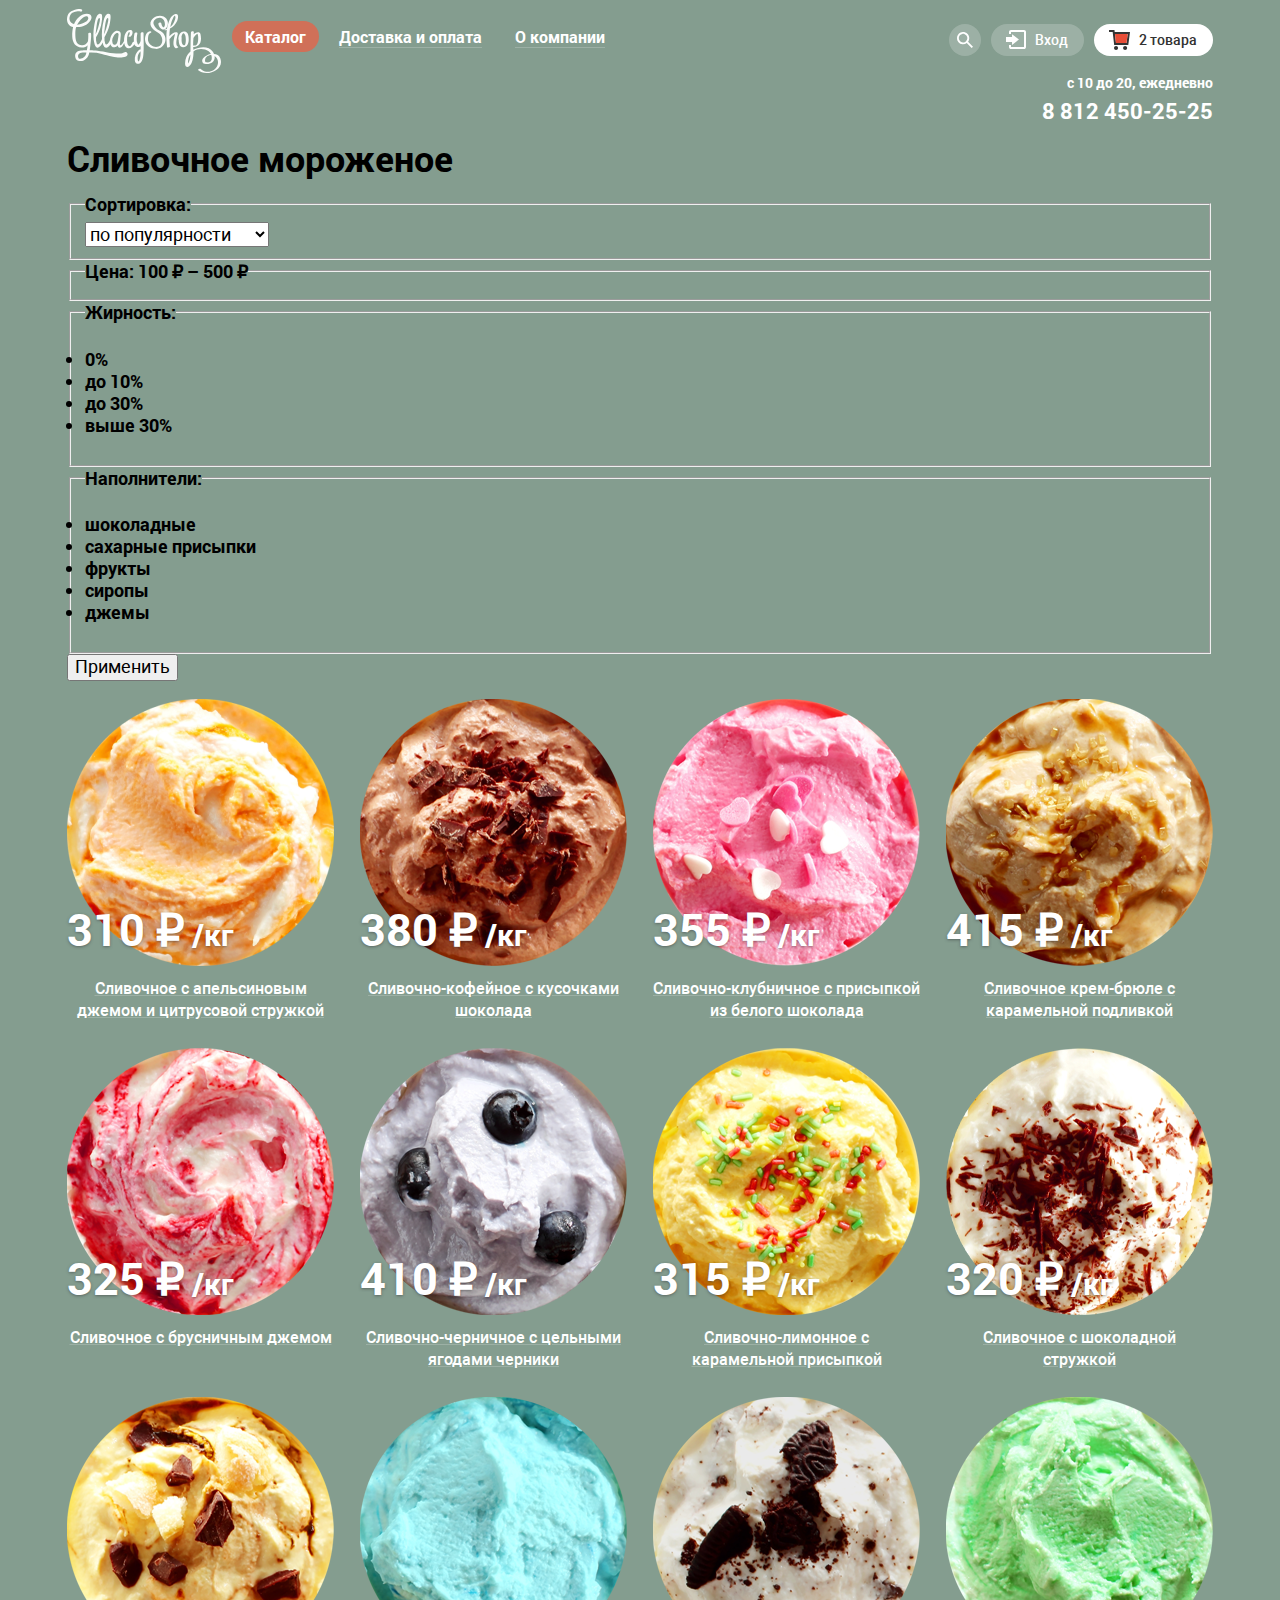
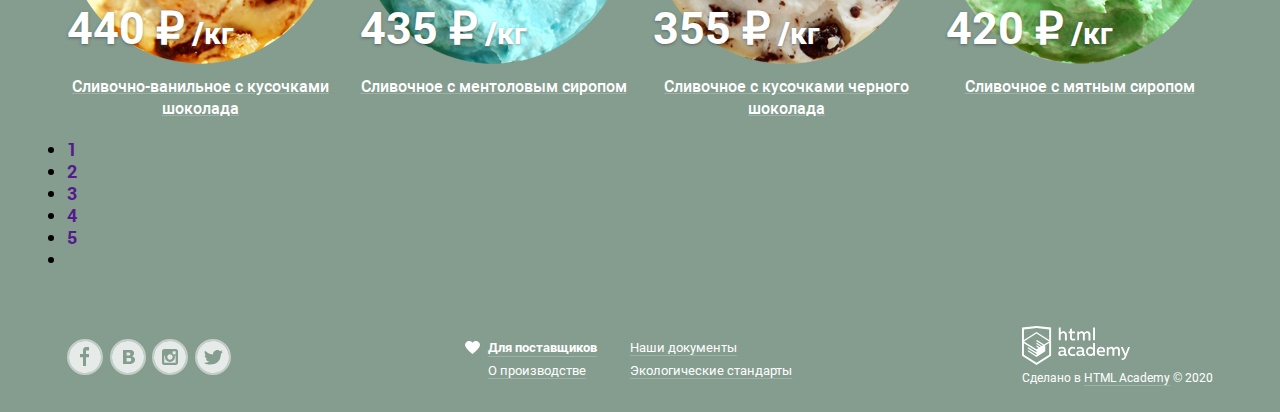
==== commit d4f7b7f8: "Сверстана главная страница и начало стилизации каталога" ====
--- a/catalog.html
+++ b/catalog.html
@@ -12,107 +12,117 @@
 <body>
     <div class="container">
         <header class="site-header">
-            <div class="site-header__top">
-                <a class="site-logo__link" href="index.html">
-                    <img class="site-logo__img" src="img/logo_gllacy.svg" alt="Логотип сайта Глейси" width="154" height="64">
-                </a>
-                <nav class="main-navigation">
-                    <ul class="main-navigation__list">
-                        <li class="main-navigation__item">
-                            <a href="">Каталог</a>
-                            <ul class="main-navigation__submenu submenu">
-                                <li class="submenu__item">Новинки</li>
-                                <li class="submenu__item">
-                                    <a href="catalog.html">Сливочное</a>
-                                </li>
-                                <li class="submenu__item">
-                                    <a href="">Щербеты</a>
-                                </li>
-                                <li class="submenu__item">
-                                    <a href="">Фруктовый лед</a>
-                                </li>
-                                <li class="submenu__item">
-                                    <a href="">Мелорин</a>
-                                </li>
-                            </ul>
-                        </li>
-                        <li class="main-navigation__item">
-                            <a href="">Доставка и оплата</a>
-                        </li>
-                        <li class="main-navigation__item">
-                            <a href="">О компании</a>
-                        </li>
-                    </ul>
-                </nav>
-                <div class="personal-navigation">
-                    <div class="personal-navigation__search search">
-                        <a class="search__link navigation-link" href="" aria-label="Поиск товара">
-                            <svg width="16" height="16" viewBox="0 0 16 16" fill="none" xmlns="http://www.w3.org/2000/svg">
-                            <path d="M16 14.6652L11.0785 9.73294C11.9827 8.48188 12.3826 6.93501 12.1984 5.40134C12.0141 3.86767 11.2594 2.4601 10.0848 1.45982C8.91022 0.45954 7.40233 -0.0598191 5.86234 0.00548954C4.32234 0.0707982 2.86363 0.715967 1.77757 1.81212C0.691516 2.90827 0.0580813 4.3747 0.0038002 5.91849C-0.050481 7.46228 0.478388 8.96976 1.48476 10.1398C2.49113 11.3098 3.90092 12.0563 5.43251 12.2301C6.96409 12.4039 8.50472 11.9922 9.74663 11.0772L14.6586 16L16 14.6652ZM6.08152 10.3767C5.24079 10.3767 4.41895 10.1268 3.71991 9.65874C3.02087 9.19063 2.47604 8.5253 2.15431 7.74687C1.83258 6.96844 1.7484 6.11188 1.91241 5.28551C2.07643 4.45913 2.48128 3.70006 3.07576 3.10427C3.67024 2.50849 4.42766 2.10276 5.25223 1.93838C6.0768 1.77401 6.93149 1.85837 7.70822 2.1808C8.48495 2.50324 9.14883 3.04927 9.61591 3.74983C10.083 4.4504 10.3323 5.27404 10.3323 6.11661C10.3298 7.24568 9.88115 8.3278 9.08451 9.12618C8.28788 9.92456 7.20813 10.3742 6.08152 10.3767Z" fill="white"/>
-                            </svg>
-                        </a>
-                        <form class="search__form" action="#" method="POST">
-                            <input type="search" name="search" id="search-input" placeholder="Крем-брюле">
-                            <label class="visually-hidden" for="search-input">Поле поиска</label>
-                        </form>
-                    </div>
-                    <div class="personal-navigation__user-cabinet user-cabinet">
-                        <a class="user-cabinet__link navigation-link" href="">
-                            <svg width="20" height="19" viewBox="0 0 20 19" fill="none" xmlns="http://www.w3.org/2000/svg">
+            <div class="container">
+                <div class="site-header__top">
+                    <a class="site-logo__link" href="index.html">
+                        <img class="site-logo__img" src="img/logo_gllacy.svg" alt="Логотип сайта Глейси" width="154" height="64">
+                    </a>
+                    <nav class="main-navigation">
+                        <ul class="main-navigation__list">
+                            <li class="main-navigation__item navigation-item navigation-catalog navigation-item__current">
+                                <a class="navigation-item__link current__link" href="">
+                                    <span>Каталог</span>
+                                </a>
+                                <ul class="main-navigation__submenu submenu">
+                                    <li class="submenu__item submenu-item">
+                                        <a class="submenu-item__link submenu__main-link" href="">Новинки</a>
+                                        <ul class="submenu-item__list submenu-list">
+                                            <li class="submenu__item submenu-list__item">
+                                                <a class="submenu-item__link" href="catalog.html">Сливочное</a>
+                                            </li>
+                                            <li class="submenu__item submenu-list__item">
+                                                <a class="submenu-item__link" href="">Щербеты</a>
+                                            </li>
+                                            <li class="submenu__item submenu-list__item">
+                                                <a class="submenu-item__link" href="">Фруктовый лед</a>
+                                            </li>
+                                            <li class="submenu__item submenu-list__item">
+                                                <a class="submenu-item__link" href="">Мелорин</a>
+                                            </li>
+                                        </ul>
+                                    </li>
+                                </ul>
+                            </li>
+                            <li class="main-navigation__item navigation-item">
+                                <a class="navigation-item__link" href="">
+                                    <span>Доставка и оплата</span>
+                                </a>
+                            </li>
+                            <li class="main-navigation__item navigation-item">
+                                <a class="navigation-item__link" href="">
+                                    <span>О компании</span>
+                                </a>
+                            </li>
+                        </ul>
+                    </nav>
+                    <div class="personal-navigation">
+                        <div class="personal-navigation__item personal-navigation__search search">
+                            <a class="search__link navigation-link" href="" aria-label="Поиск товара">
+                                <svg width="16" height="16" viewBox="0 0 16 16" fill="none" xmlns="http://www.w3.org/2000/svg">
+                                <path d="M16 14.6652L11.0785 9.73294C11.9827 8.48188 12.3826 6.93501 12.1984 5.40134C12.0141 3.86767 11.2594 2.4601 10.0848 1.45982C8.91022 0.45954 7.40233 -0.0598191 5.86234 0.00548954C4.32234 0.0707982 2.86363 0.715967 1.77757 1.81212C0.691516 2.90827 0.0580813 4.3747 0.0038002 5.91849C-0.050481 7.46228 0.478388 8.96976 1.48476 10.1398C2.49113 11.3098 3.90092 12.0563 5.43251 12.2301C6.96409 12.4039 8.50472 11.9922 9.74663 11.0772L14.6586 16L16 14.6652ZM6.08152 10.3767C5.24079 10.3767 4.41895 10.1268 3.71991 9.65874C3.02087 9.19063 2.47604 8.5253 2.15431 7.74687C1.83258 6.96844 1.7484 6.11188 1.91241 5.28551C2.07643 4.45913 2.48128 3.70006 3.07576 3.10427C3.67024 2.50849 4.42766 2.10276 5.25223 1.93838C6.0768 1.77401 6.93149 1.85837 7.70822 2.1808C8.48495 2.50324 9.14883 3.04927 9.61591 3.74983C10.083 4.4504 10.3323 5.27404 10.3323 6.11661C10.3298 7.24568 9.88115 8.3278 9.08451 9.12618C8.28788 9.92456 7.20813 10.3742 6.08152 10.3767Z" fill="white"/>
+                                </svg>
+                            </a>
+                            <form class="search__form" action="#" method="POST">
+                                <input type="search" name="search" id="search-input" placeholder="Крем-брюле">
+                                <label class="visually-hidden" for="search-input">Поле поиска</label>
+                            </form>
+                        </div>
+                        <div class="personal-navigation__item personal-navigation__user-cabinet user-cabinet">
+                            <a class="user-cabinet__link navigation-link" href="">
+                                <svg width="20" height="19" viewBox="0 0 20 19" fill="none" xmlns="http://www.w3.org/2000/svg">
                             <path d="M6.04 14.88L12.96 9.5L6.04 4.13V7.04H0V11.96H6.04V14.88Z" fill="white"/>
                             <path d="M18 0H5C4.46957 0 3.96086 0.210714 3.58579 0.585786C3.21071 0.960859 3 1.46957 3 2V4H5V2H18V17H5V15H3V17C3 17.5304 3.21071 18.0391 3.58579 18.4142C3.96086 18.7893 4.46957 19 5 19H18C18.5304 19 19.0391 18.7893 19.4142 18.4142C19.7893 18.0391 20 17.5304 20 17V2C20 1.46957 19.7893 0.960859 19.4142 0.585786C19.0391 0.210714 18.5304 0 18 0Z" fill="white"/>
                             </svg> Вход
-                        </a>
-                        <form class="user-cabinet__form" action="https://echo.htmlacademy.ru" method="POST">
-                            <label class="visually-hidden" for="user-cabinet-login">Логин</label>
-                            <input class="user-cabinet__login" id="user-cabinet-login" type="email" name="login" placeholder="email@example.com">
-                            <label class="visually-hidden" for="user-cabinet-password">Пароль</label>
-                            <input class="user-cabinet__password" id="user-cabinet-password" type="password" name="password" placeholder="••••••">
-                            <button class="button user-cabinet__button" type="submit">Войти</button>
-                            <div class="user-cabinet__help user-help">
-                                <a class="user-help__restore" href="">Забыли пароль?</a>
-                                <a class="user-help__registration" href="">Новая регистрация</a>
+                            </a>
+                            <form class="user-cabinet__form" action="https://echo.htmlacademy.ru" method="POST">
+                                <label class="visually-hidden" for="user-cabinet-login">Логин</label>
+                                <input class="user-cabinet__login" id="user-cabinet-login" type="email" name="login" placeholder="email@example.com">
+                                <label class="visually-hidden" for="user-cabinet-password">Пароль</label>
+                                <input class="user-cabinet__password" id="user-cabinet-password" type="password" name="password" placeholder="••••••">
+                                <div class="user-cabinet__inner">
+                                    <button class="button user-cabinet__button" type="submit">Войти</button>
+                                    <div class="user-cabinet__help user-help">
+                                        <a class="user-help__restore" href="">Забыли пароль?</a>
+                                        <a class="user-help__registration" href="">Новая регистрация</a>
+                                    </div>
+                                </div>
+                            </form>
+                        </div>
+                        <div class="personal-navigation__item personal-navigation__cart cart cart">
+                            <a class="cart__link cart-link__full" href="">
+                                <svg width="21" height="20" viewBox="0 0 21 20" fill="none" xmlns="http://www.w3.org/2000/svg">
+                                <path d="M7.03359 20C8.14664 20 9.04894 19.1046 9.04894 18C9.04894 16.8954 8.14664 16 7.03359 16C5.92054 16 5.01823 16.8954 5.01823 18C5.01823 19.1046 5.92054 20 7.03359 20Z" fill="#343434"/>
+                                <path d="M16.1027 20C17.2157 20 18.118 19.1046 18.118 18C18.118 16.8954 17.2157 16 16.1027 16C14.9896 16 14.0873 16.8954 14.0873 18C14.0873 19.1046 14.9896 20 16.1027 20Z" fill="#343434"/>
+                                <path d="M5.70345 2L5.46161 0H0V2H3.66795L5.17946 15H19.2869L21 2H5.70345ZM17.5034 13H6.97313L5.96545 4H18.6924L17.5034 13Z" fill="#343434"/>
+                                <path d="M5.93506 4.03003L6.97297 13H17.5032L18.6923 4.03003H5.93506Z" fill="#E84D37"/>
+                                </svg> 2 товара
+                            </a>
+                            <div class="cart__full cart-full">
+                                <ul class="cart-full__list">
+                                    <li class="cart-full__item cart-item">
+                                        <button class="cart-item__clear" type="button" aria-label="Убрать товар из корзины"></button>
+                                        <p class="cart-item__name">Пломбир с апельсиновым джемом</p>
+                                        <p class="cart-item__amount">1,5 кг х <span>200 руб.</span></p>
+                                        <p class="cart-item__price">300 руб.</p>
+                                    </li>
+                                    <li class="cart-full__item cart-item">
+                                        <button class="cart-item__clear" type="button" aria-label="Убрать товар из корзины"></button>
+                                        <p class="cart-item__name">Клубничный пломбир с присыпкой из белого шоколада</p>
+                                        <p class="cart-item__amount">1,5 кг х <span>300 руб.</span></p>
+                                        <p class="cart-item__price">450 руб.</p>
+                                    </li>
+                                </ul>
+                                <p class="cart-full__total">Итого:750 руб.</p>
+                                <a class="button cart-full__button" href="">Оформить заказ</a>
                             </div>
-                        </form>
-                    </div>
-                    <div class="personal-navigation__cart cart">
-                        <a class="cart__link" href="">2 товара</a>
-                        <div class="cart__full cart-full">
-                            <ul class="cart-full__list">
-                                <li class="cart-full__item cart-item">
-                                    <button class="cart-item__clear" type="button" aria-label="Убрать товар из корзины"></button>
-                                    <p class="cart-item__name">Пломбир с апельсиновым джемом</p>
-                                    <p class="cart-item__amount">1,5 кг х <span>200 руб.</span></p>
-                                    <p class="cart-item__price">300 руб.</p>
-                                </li>
-                                <li class="cart-full__item cart-item">
-                                    <button class="cart-item__clear" type="button" aria-label="Убрать товар из корзины"></button>
-                                    <p class="cart-item__name">Клубничный пломбир с присыпкой из белого шоколада</p>
-                                    <p class="cart-item__amount">1,5 кг х <span>300 руб.</span></p>
-                                    <p class="cart-item__price">450 руб.</p>
-                                </li>
-                            </ul>
-                            <p class="cart-full__total">Итого:750 руб.</p>
-                            <a class="button cart-full__button" href="">Оформить заказ</a>
                         </div>
                     </div>
                 </div>
-            </div>
-            <div class="site-header__bottom">
-                <ul class="breadcrumbs__list">
-                    <li class="breadcrumbs__item">
-                        <a href="index.html">Главная</a>
-                    </li>
-                    <li class="breadcrumbs__item">
-                        <a href="">Каталог</a>
-                    </li>
-                    <li class="breadcrumbs__item">
-                        <a href="">Сливочное</a>
-                    </li>
-                </ul>
-                <div class="site-header__contacts">
-                    <p class="working-hours">с 10 до 20, ежедневно</p>
-                    <a href="tel:+78124502525">8 812 450-25-25</a>
+                <div class="site-header__bottom">
+                    <div class="site-header__contacts">
+                        <p class="working-hours">с 10 до 20, ежедневно</p>
+                        <a href="tel:+78124502525">8 812 450-25-25</a>
+                    </div>
                 </div>
             </div>
         </header>
--- a/css/style.css
+++ b/css/style.css
@@ -146,11 +146,6 @@
     background-image: url("../img/main_icecream-strawberry.png");
 }
 
-.site-header,
-.site-header a {
-    color: var(--main-color-white);
-}
-
 .site-header__top {
     display: flex;
     justify-content: space-between;
@@ -159,7 +154,7 @@
 
 .main-navigation {
     flex-grow: 1;
-    padding-left: 24px;
+    padding-left: 11px;
 }
 
 .main-navigation__list {
@@ -174,7 +169,7 @@
 }
 
 .main-navigation__item:not(:last-child) {
-    margin-right: 33px;
+    margin-right: 7px;
 }
 
 .main-navigation__item {
@@ -184,13 +179,18 @@
 
 .navigation-item__link {
     background: transparent;
+    color: var(--main-color-white);
+    padding: 5px 13px;
+    border-radius: 26px;
+}
+
+.navigation-item__link span {
     border-bottom: 1px solid var(--border-bottom);
 }
 
 .main-navigation__item:hover .navigation-item__link {
     background: var(--main-color-white);
     color: var(--blog-color);
-    padding: 5px 13px;
 }
 
 .main-navigation__item:active .navigation-item__link {
@@ -200,19 +200,6 @@
 
 .main-navigation__item_active {
     background: var(--submenu-active);
-}
-
-.main-navigation__item:hover {
-    border-bottom: none;
-    margin-left: -13px;
-}
-
-.main-navigation__item:hover .navigation-item__link {
-    border-radius: 26px;
-}
-
-.main-navigation__item:hover:not(:last-child) {
-    margin-right: 20px;
 }
 
 .main-navigation__item:hover .submenu {
@@ -263,9 +250,12 @@
 .submenu__main-link {
     position: relative;
     padding-top: 10px;
-    padding-bottom: 11px;
+    padding-bottom: 9px;
     border-top-left-radius: 4px;
     border-top-right-radius: 4px;
+    font-weight: bold;
+    font-size: 14px;
+    line-height: 18px;
 }
 
 .submenu::after {
@@ -374,13 +364,24 @@
 }
 
 .user-cabinet__form input:hover,
-.search__form input:hover {
+.search__form input:hover,
+.mailing-form input:hover,
+.modal-feedback__form input:hover {
+    padding-left: 14px;
     border: 2px solid #D3D3D2;
+}
+
+.modal-feedback__form textarea:hover {
+    border: 2px solid #D3D3D2;
+    padding-left: 14px;
+    padding-top: 15px;
 }
 
 .user-cabinet__form input:focus,
 .search__form input:focus,
-.mailing-form input:focus {
+.mailing-form input:focus,
+.modal-feedback__form input:focus,
+.modal-feedback__form textarea:focus {
     outline: none;
     border-color: var(--input-border-color);
     font-weight: bold;
@@ -394,7 +395,7 @@
 }
 
 .user-cabinet__login {
-    padding: 13px;
+    padding: 15px;
 }
 
 .user-cabinet__password {
@@ -406,6 +407,7 @@
     position: relative;
     padding: 8px 16px 8px 44px;
     background: var(--border-bottom);
+    color: var(--main-color-white);
     border-radius: 20px;
 }
 
@@ -470,6 +472,7 @@
     position: relative;
     padding: 8px 16px 8px 45px;
     background: var(--border-bottom);
+    color: var(--main-color-white);
     border-radius: 20px;
 }
 
@@ -480,6 +483,7 @@
 }
 
 .site-header__contacts a {
+    color: var(--main-color-white);
     font-size: 22px;
     line-height: 24px;
 }
@@ -487,6 +491,7 @@
 .working-hours {
     margin: 0;
     margin-bottom: 8px;
+    color: var(--main-color-white);
     font-size: 14px;
     line-height: 16px;
     text-align: end;
@@ -824,7 +829,7 @@
 
 .mailing-form__mail {
     width: 351px;
-    padding-left: 13px;
+    padding-left: 15px;
     border: 1px solid var(--mailing-form-border);
     border-radius: 6px;
     font-weight: normal;
@@ -994,3 +999,207 @@
     color: var(--main-color-white);
     border-bottom: 1px solid var(--border-bottom);
 }
+
+
+/* Modal */
+
+.modal {
+    display: none;
+    position: fixed;
+    right: 0;
+    left: 0;
+    margin: auto;
+    background-position: 0 0;
+    background: var(--blog-mailing-background);
+    border-radius: 6px;
+    z-index: 20;
+}
+
+.modal-feedback {
+    padding-top: 20px;
+    padding-left: 23px;
+    padding-bottom: 27px;
+    padding-right: 25px;
+    top: 60px;
+    bottom: auto;
+    width: 477px;
+    box-sizing: border-box;
+}
+
+.modal-feedback__form {
+    display: flex;
+    flex-direction: column;
+}
+
+.modal-feedback__name,
+.modal-feedback__mail {
+    margin: 0;
+    padding: 0;
+}
+
+.modal-feedback__message {
+    margin: 0;
+    padding: 0;
+    margin-bottom: 25px;
+}
+
+.modal-feedback p:not(:last-of-type) {
+    margin-bottom: 20px;
+}
+
+.modal-feedback input,
+.modal-feedback textarea {
+    width: 267px;
+    height: 44px;
+    padding-left: 15px;
+    border: 1px solid var(--input-border);
+    box-sizing: border-box;
+    border-radius: 4px;
+}
+
+.modal-feedback__message textarea {
+    width: 428px;
+    height: 154px;
+    padding-top: 16px;
+}
+
+.modal-feedback input::placeholder,
+.modal-feedback textarea::placeholder {
+    font-weight: normal;
+    font-size: 16px;
+    line-height: 20px;
+    color: var(--placeholder-color);
+}
+
+.modal-feedback__title {
+    margin: 0;
+    padding: 0;
+    margin-bottom: 26px;
+    font-style: normal;
+    font-weight: 500;
+    font-size: 24px;
+    line-height: 28px;
+}
+
+.modal-feedback__button {
+    width: 140px;
+    border: none;
+    padding: 10px 24px;
+    font-style: normal;
+    font-weight: bold;
+    font-size: 18px;
+    line-height: 24px;
+    align-self: flex-end;
+    cursor: pointer;
+}
+
+.modal__close {
+    padding: 0;
+    position: absolute;
+    top: 4px;
+    right: 10px;
+    width: 18px;
+    background-color: transparent;
+    border: 0;
+    cursor: pointer;
+    z-index: 20;
+}
+
+.modal__close::before,
+.modal__close::after {
+    content: "";
+    position: absolute;
+    top: 12px;
+    left: 2px;
+    width: 2px;
+    height: 21px;
+    border-radius: 3px;
+    background: #231F20;
+}
+
+.modal__close::before {
+    transform: rotate(45deg);
+}
+
+.modal__close::after {
+    transform: rotate(-45deg);
+}
+
+.modal-show {
+    display: block;
+    animation: bounce 0.6s;
+}
+
+.modal-error {
+    animation: shake 0.6s;
+}
+
+
+/* Animations */
+
+@keyframes bounce {
+    0% {
+        transform: translateY(-2000px);
+    }
+    70% {
+        transform: translateY(30px);
+    }
+    90% {
+        transform: translateY(-10px);
+    }
+    100% {
+        transform: translateY(0);
+    }
+}
+
+@keyframes shake {
+    0%,
+    100% {
+        transform: translateX(0);
+    }
+    10%,
+    30%,
+    50%,
+    70%,
+    90% {
+        transform: translateX(-10px);
+    }
+    20%,
+    40%,
+    60%,
+    80% {
+        transform: translateX(10px);
+    }
+}
+
+
+/* Catalog */
+
+.site-logo__link {
+    max-height: 64px;
+}
+
+.current__link {
+    background: #D07058;
+}
+
+.current__link span {
+    border: none;
+}
+
+.cart__full {
+    display: none;
+}
+
+.cart-link__full {
+    background-color: var(--main-color-white);
+    color: var(--blog-color);
+}
+
+.main-navigation__item:hover .current__link,
+.main-navigation__item:focus .current__link,
+.main-navigation__item:active .current__link {
+    background: #D07058;
+    color: var(--main-color-white);
+    box-shadow: none;
+}
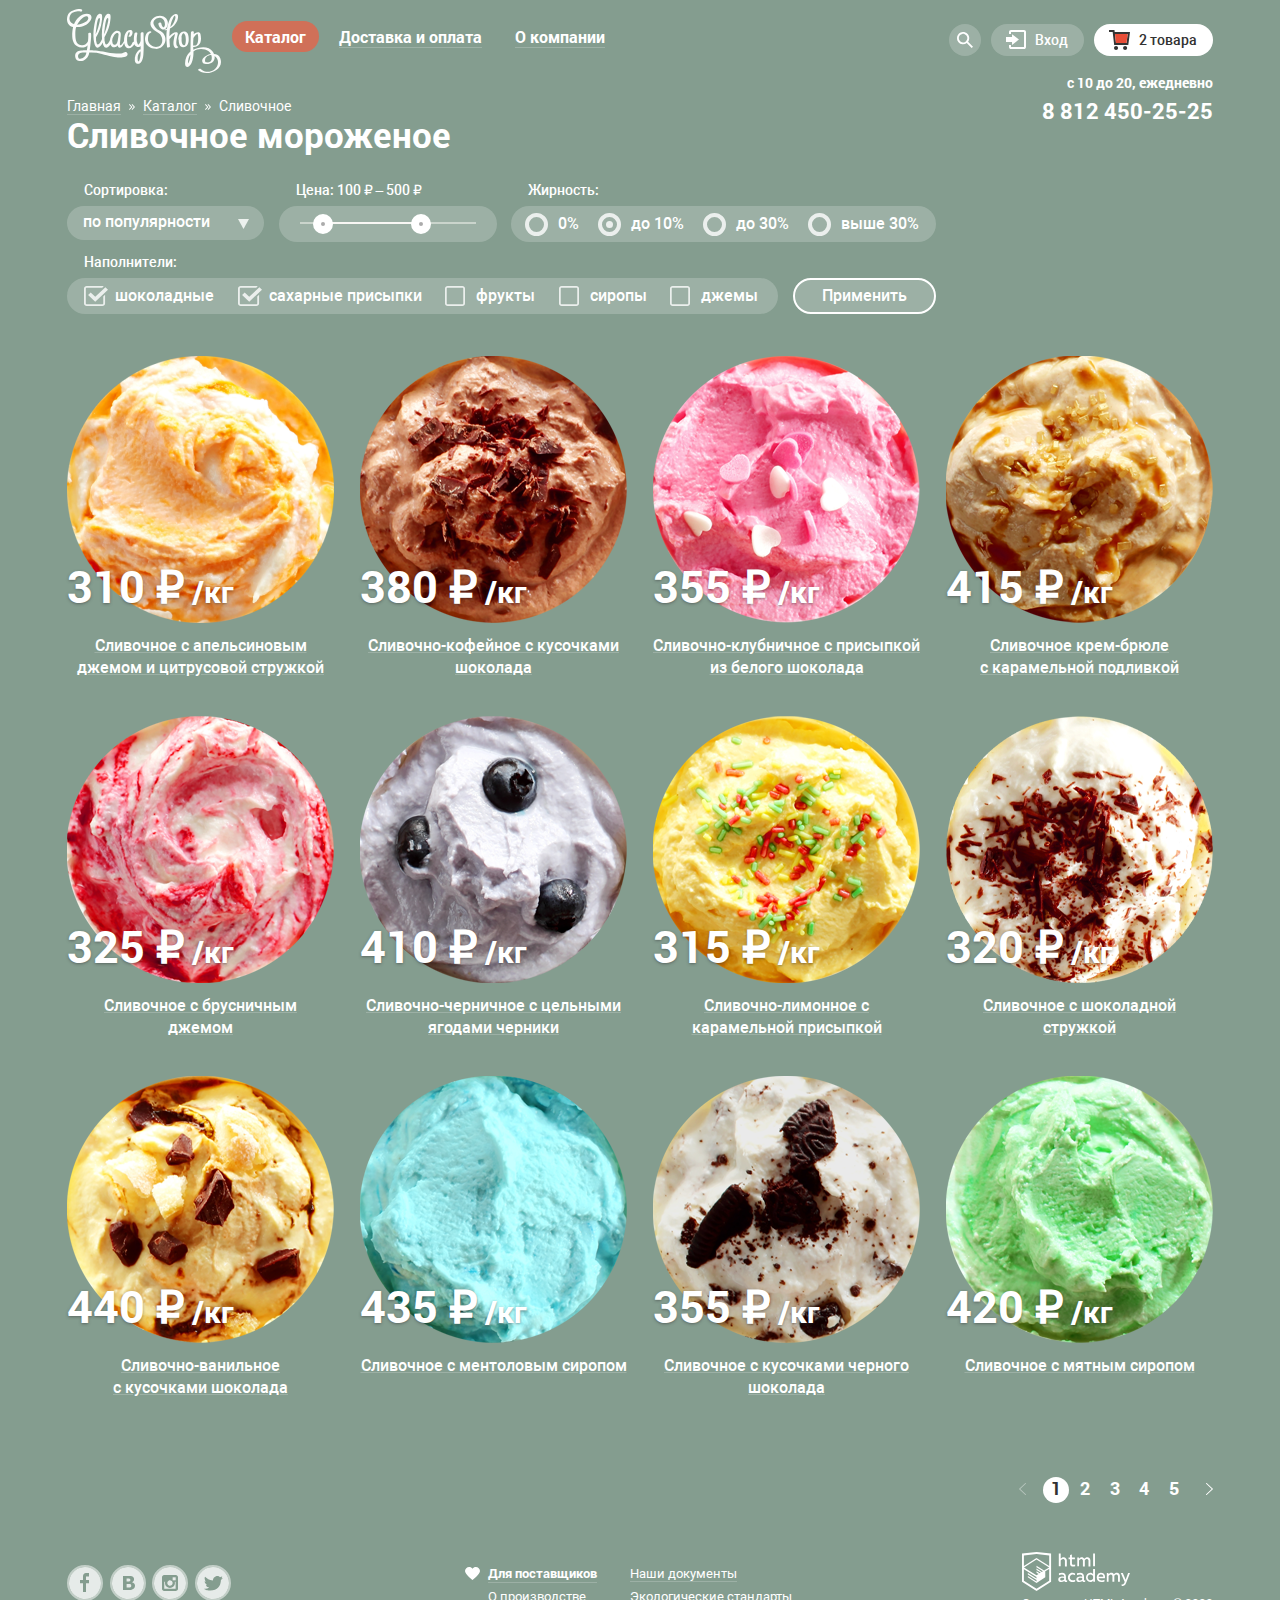
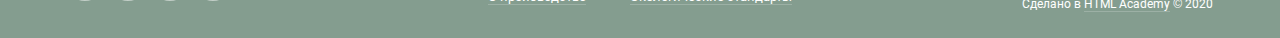
==== commit 2022c09b: "Сверстана вторая страница, различные правки по проекту" ====
--- a/catalog.html
+++ b/catalog.html
@@ -6,7 +6,7 @@
     <meta name="viewport" content="width=device-width, initial-scale=1.0">
     <title>Каталог - HTML Academy: Глейси</title>
     <link rel="stylesheet" href="css/normalize.css">
-    <link rel="stylesheet" href="css/style.css">
+    <link rel="stylesheet" href="css/style.min.css">
 </head>
 
 <body>
@@ -28,7 +28,7 @@
                                         <a class="submenu-item__link submenu__main-link" href="">Новинки</a>
                                         <ul class="submenu-item__list submenu-list">
                                             <li class="submenu__item submenu-list__item">
-                                                <a class="submenu-item__link" href="catalog.html">Сливочное</a>
+                                                <a class="submenu-item__link current-page__link" href="catalog.html">Сливочное</a>
                                             </li>
                                             <li class="submenu__item submenu-list__item">
                                                 <a class="submenu-item__link" href="">Щербеты</a>
@@ -101,24 +101,35 @@
                                 <ul class="cart-full__list">
                                     <li class="cart-full__item cart-item">
                                         <button class="cart-item__clear" type="button" aria-label="Убрать товар из корзины"></button>
-                                        <p class="cart-item__name">Пломбир с апельсиновым джемом</p>
+                                        <a class="cart-item__name" href="">Пломбир с апельсиновым джемом</a>
                                         <p class="cart-item__amount">1,5 кг х <span>200 руб.</span></p>
                                         <p class="cart-item__price">300 руб.</p>
                                     </li>
                                     <li class="cart-full__item cart-item">
                                         <button class="cart-item__clear" type="button" aria-label="Убрать товар из корзины"></button>
-                                        <p class="cart-item__name">Клубничный пломбир с присыпкой из белого шоколада</p>
+                                        <a class="cart-item__name" href="">Клубничный пломбир с присыпкой из белого шоколада</a>
                                         <p class="cart-item__amount">1,5 кг х <span>300 руб.</span></p>
                                         <p class="cart-item__price">450 руб.</p>
                                     </li>
                                 </ul>
-                                <p class="cart-full__total">Итого:750 руб.</p>
+                                <p class="cart-full__total">Итого: 750 руб.</p>
                                 <a class="button cart-full__button" href="">Оформить заказ</a>
                             </div>
                         </div>
                     </div>
                 </div>
-                <div class="site-header__bottom">
+                <div class="site-header__bottom catalog-header__bottom">
+                    <ul class="breadcrumbs">
+                        <li class="breadcrumbs__item">
+                            <a href="index.html">Главная</a>
+                        </li>
+                        <li class="breadcrumbs__item">
+                            <a href="">Каталог</a>
+                        </li>
+                        <li class="breadcrumbs__item breadcrumbs__current">
+                            <p>Сливочное</p>
+                        </li>
+                    </ul>
                     <div class="site-header__contacts">
                         <p class="working-hours">с 10 до 20, ежедневно</p>
                         <a href="tel:+78124502525">8 812 450-25-25</a>
@@ -127,7 +138,8 @@
             </div>
         </header>
 
-        <main class="catalog-main">
+        <main class="site-main">
+
             <h1 class="catalog-main__title">Сливочное мороженое</h1>
             <section class="catalog-filters">
                 <h2 class="visually-hidden">Сортировка товаров</h2>
@@ -144,10 +156,13 @@
                     <fieldset class="catalog-filters__range range-controls">
                         <legend class="range-controls__title">Цена: 100 ₽ – 500 ₽</legend>
                         <div class="range-controls__scale">
-                            <div class="scale-bar"></div>
+                            <div class="scale-bar">
+                                <div class="bar_inner"></div>
+                            </div>
+                            <div class="range-controls__toggle range-controls__toggle_min" tabindex="0"></div>
+                            <div class="range-controls__toggle range-controls__toggle_max" tabindex="0"></div>
                         </div>
-                        <div class="range-controls__toggle-min" tabindex="0"></div>
-                        <div class="range-controls__toggle-max" tabindex="0"></div>
+
                     </fieldset>
                     <fieldset class="catalog-filters__richness filters-richness">
                         <legend class="filters-richness__title">Жирность:</legend>
@@ -166,30 +181,30 @@
                             </li>
                             <li class="catalog-filters__option catalog-filters__radio">
                                 <input class="visually-hidden input-radio catalog-filters__input" type="radio" name="richness" id="richness-more_30">
-                                <label for="1richness-more_30">выше 30%</label>
+                                <label for="richness-more_30">выше 30%</label>
                             </li>
                         </ul>
                     </fieldset>
                     <fieldset class="catalog-filters__filling filters-filling">
                         <legend class="filters-filling__title">Наполнители:</legend>
                         <ul class="filters-filling__list">
-                            <li class="catalog-filters__ catalog-filters__checkbox">
+                            <li class="catalog-filters__option catalog-filters__checkbox">
                                 <input class="visually-hidden input-checkbox catalog-filters__input" type="checkbox" name="chocolate" id="fill-chocolate" checked>
                                 <label for="fill-chocolate">шоколадные</label>
                             </li>
-                            <li class="catalog-filters__ catalog-filters__checkbox">
+                            <li class="catalog-filters__option catalog-filters__checkbox">
                                 <input class="visually-hidden input-checkbox catalog-filters__input" type="checkbox" name="sugar" id="fill-sugar" checked>
                                 <label for="fill-sugar">сахарные присыпки</label>
                             </li>
-                            <li class="catalog-filters__ catalog-filters__checkbox">
+                            <li class="catalog-filters__option catalog-filters__checkbox">
                                 <input class="visually-hidden input-checkbox catalog-filters__input" type="checkbox" name="fruit" id="fill-fruit">
                                 <label for="fill-fruit">фрукты</label>
                             </li>
-                            <li class="catalog-filters__ catalog-filters__checkbox">
+                            <li class="catalog-filters__option catalog-filters__checkbox">
                                 <input class="visually-hidden input-checkbox catalog-filters__input" type="checkbox" name="syrup" id="fill-syrup">
                                 <label for="fill-syrup">сиропы</label>
                             </li>
-                            <li class="catalog-filters__ catalog-filters__checkbox">
+                            <li class="catalog-filters__option catalog-filters__checkbox">
                                 <input class="visually-hidden input-checkbox catalog-filters__input" type="checkbox" name="jam" id="fill-jam">
                                 <label for="fill-jam">джемы</label>
                             </li>
@@ -226,7 +241,7 @@
                         <div class="catalog-item__wrapper"></div>
                         <img src="img/catalog_cream_caramel.png" alt="Сливочное крем-брюле с карамельной подливкой" width="267" height="267">
                         <p class="catalog-item__price">415 ₽<span>/кг</span></p>
-                        <h3 class="catalog-item__title">Сливочное крем-брюле с карамельной подливкой</h3>
+                        <h3 class="catalog-item__title">Сливочное крем-брюле <br> с карамельной подливкой</h3>
                         <a class="button catalog__button" href="">Быстрый просмотр</a>
                     </li>
                     <li class="catalog__item catalog-item">
@@ -234,7 +249,7 @@
                         <img src="img/catalog_cowberry.png" alt="Сливочное мороженое с брусничным
                     джемом" width="267" height="267">
                         <p class="catalog-item__price">325 ₽<span>/кг</span></p>
-                        <h3 class="catalog-item__title">Сливочное с брусничным джемом</h3>
+                        <h3 class="catalog-item__title">Сливочное с брусничным <br> джемом</h3>
                         <a class="button catalog__button" href="">Быстрый просмотр</a>
                     </li>
                     <li class="catalog__item catalog-item">
@@ -262,7 +277,7 @@
                         <div class="catalog-item__wrapper"></div>
                         <img src="img/catalog_vanilla-chocolate.png" alt="Сливочно-ванильное мороженое с кусочками шоколада" width="267" height="267">
                         <p class="catalog-item__price">440 ₽<span>/кг</span></p>
-                        <h3 class="catalog-item__title">Сливочно-ванильное с кусочками шоколада</h3>
+                        <h3 class="catalog-item__title">Сливочно-ванильное <br> с кусочками шоколада</h3>
                         <a class="button catalog__button" href="">Быстрый просмотр</a>
                     </li>
                     <li class="catalog__item catalog-item">
@@ -288,7 +303,10 @@
                     </li>
                 </ul>
                 <ul class="pagination__list">
-                    <li class="pagination__item">
+                    <li class="pagination__item pagination__item_disabled">
+                        <a aria-label="Предыдущая страница" href=""></a>
+                    </li>
+                    <li class="pagination__item pagination__item_current">
                         <a aria-label="Первая страница" href="">1</a>
                     </li>
                     <li class="pagination__item">
--- a/css/style.min.css
+++ b/css/style.min.css
@@ -0,0 +1 @@
+@-webkit-keyframes bounce{0%{transform:translateY(-2000px)}70%{transform:translateY(30px)}90%{transform:translateY(-10px)}to{transform:translateY(0)}}@keyframes bounce{0%{transform:translateY(-2000px)}70%{transform:translateY(30px)}90%{transform:translateY(-10px)}to{transform:translateY(0)}}@-webkit-keyframes shake{0%,to{transform:translateX(0)}10%,30%,50%,70%,90%{transform:translateX(-10px)}20%,40%,60%,80%{transform:translateX(10px)}}@keyframes shake{0%,to{transform:translateX(0)}10%,30%,50%,70%,90%{transform:translateX(-10px)}20%,40%,60%,80%{transform:translateX(10px)}}@font-face{font-family:'Roboto';font-style:normal;font-weight:400;src:local('Roboto'),local('Roboto-Regular'),url(../fonts/roboto.woff2) format('woff2'),url(../fonts/roboto.woff) format('woff')}@font-face{font-family:'Roboto';font-style:normal;font-weight:500;src:local('Roboto Medium'),local('Roboto-Medium'),url(../fonts/robotomedium.woff2) format('woff2'),url(../fonts/robotomedium.woff) format('woff')}@font-face{font-family:'Roboto';font-style:normal;font-weight:900;src:local('Roboto Black'),local('Roboto-Black'),url(../fonts/robotobold.woff2) format('woff2'),url(../fonts/robotobold.woff) format('woff')}:root{--body-background-green: #849D8F;--body-background-blue: #8996A6;--body-background-pink: #9D8B84;--main-color-white: #FFFFFF;--main-color-black: #000000;--border-bottom: rgba(255, 255, 255, 0.2);--button-shadow: rgba(172, 16, 0, 0.64);--button-text-shadow: rgba(160, 32, 11, 0.76);--button-gradient-top: #F26843;--button-gradient-bot: #E74A35;--raspberry-background: #dc143c;--chocolate-background: #d2691e;--catalog-text-shadow: rgba(49, 50, 53, 0.5);--features-background: #f4a460;--blog-color: #323232;--blog-mailing-background: #F8F7F4;--catalog-item-shadow: rgba(0, 0, 0, 0.2);--mailing-form-color: #5A5A5A;--mailing-form-border: rgba(178, 178, 178, 0.52);--contacts-all-color: #FEFEFE;--socials-border-color: rgba(255, 255, 255, 0.5);--submenu-border-color: rgba(50, 50, 50, 0.2);--submenu-box-shadow: rgba(0, 0, 0, 0.4);--submenu-background-hover: #FBDED7;--submenu-background-active: #F6B5A5;--submenu-active: #D07058;--placeholder-color: #999999;--input-border: #D3D3D2;--navigation-item-active: #EDEDED;--navigation-item-box-shadow-active: #696969;--user-cabinet-help-hover: #E84D37;--user-cabinet-help-border: rgba(232, 77, 55, 0.5);--footer-link-hover: #FFBC9E;--footer-link-border-hover: rgba(255, 188, 158, 0.5);--input-border-color: rgba(46, 136, 228, 0.52);--button-box-shadow-hover: #AC1000;--button-background-active: rgba(0, 0, 0, 0.07);--button-box-shadow-active: #942718;--slider-controls-hover: rgba(255, 255, 255, 0.4);--modal-close-color: #231F20;--border-cart-full: #CACAC7;--toggle-background: #ababab;--scale-bar-color: rgba(248, 247, 244, 0.5)}html{height:100%;box-sizing:border-box}body{min-width:1200px;min-height:100%;margin:0;padding:0;display:grid;grid-template-rows:-webkit-min-content 1fr -webkit-min-content;grid-template-rows:min-content 1fr min-content;align-content:start;font-family:'Roboto',Arial,sans-serif;font-size:18px;line-height:22px;font-weight:700;background-color:var(--body-background-green)}a{text-decoration:none}img{max-width:100%;height:auto}.visually-hidden{position:absolute;width:1px;height:1px;margin:-1px;border:0;padding:0;clip:rect(0 0 0 0);overflow:hidden}.container{width:1146px;margin:0 auto}.button{display:inline-block;vertical-align:top;padding:9px 40px;background:linear-gradient(180deg,var(--button-gradient-top) 0%,var(--button-gradient-bot) 100%);box-shadow:0 2px 2px var(--button-shadow);border-radius:70px;font-size:32px;line-height:44px;color:var(--main-color-white);text-shadow:0 2px 5px var(--button-text-shadow)}.button:focus,.button:hover{background:linear-gradient(0deg,var(--border-bottom),var(--border-bottom)),linear-gradient(180deg,var(--button-gradient-top) 0%,var(--button-gradient-bot) 100%);box-shadow:0 2px 2px var(--button-box-shadow-hover)}.button:active{background:linear-gradient(0deg,var(--button-background-active),var(--button-background-active)),linear-gradient(180deg,var(--button-gradient-top) 0%,var(--button-gradient-bot) 100%);box-shadow:inset 0 2px 2px var(--button-box-shadow-active)}.site-wrapper{background-repeat:no-repeat;background-position:top center}.site-wrapper_1{background-color:var(--body-background-green);background-image:url(../img/main_icecream-raspberry.png)}.site-wrapper_2{background-color:var(--body-background-blue);background-image:url(../img/main_icecream-lemon.png)}.site-wrapper_3{background-color:var(--body-background-pink);background-image:url(../img/main_icecream-strawberry.png)}.site-header__top{display:flex;justify-content:space-between;padding-top:9px}.main-navigation{flex-grow:1;padding-left:11px}.main-navigation__list{margin:0;display:flex;flex-wrap:wrap;padding:19px 0 0;font-size:16px;line-height:18px;list-style-type:none}.main-navigation__item:not(:last-child){margin-right:7px}.main-navigation__item{position:relative;padding-bottom:20px}.navigation-item__link{background:0 0;color:var(--main-color-white);padding:5px 13px;border-radius:26px}.navigation-item__link span{border-bottom:1px solid var(--border-bottom)}.main-navigation__item:hover .navigation-item__link{background:var(--main-color-white);color:var(--blog-color)}.main-navigation__item:active .navigation-item__link{background:var(--navigation-item-active);box-shadow:inset 0 2px 1px var(--navigation-item-box-shadow-active)}.main-navigation__item_active{background:var(--submenu-active)}.main-navigation__item:hover .submenu,.personal-navigation__search:hover .search__form,.user-cabinet:hover .user-cabinet__form{display:block}.submenu{margin:0;display:none;position:absolute;top:31px;right:-49px;list-style-type:none;font-style:normal;font-weight:400;font-size:14px;line-height:16px;background:var(--main-color-white);box-shadow:0 20px 20px var(--submenu-box-shadow);border-radius:4px;width:143px;z-index:1}.submenu-list{padding-top:1px;list-style-type:none}.submenu__item a{display:block;padding-left:21px}.filters-sorting select:hover,.submenu-item__link{color:var(--blog-color)}.submenu-item__link:hover{background-color:var(--submenu-background-hover)}.submenu-item__link:active{background-color:var(--submenu-background-active)}.submenu-item__link_active{background-color:var(--submenu-active)}.submenu__main-link{position:relative;padding-top:10px;padding-bottom:9px;border-top-left-radius:4px;border-top-right-radius:4px;font-weight:700;font-size:14px;line-height:18px}.submenu::after{content:"";position:absolute;height:1px;background-color:var(--submenu-border-color);width:128px;top:37px;left:7px}.submenu-list__item a{padding-top:7px;padding-bottom:7px}.submenu-list__item:first-child a{padding-bottom:10px;padding-top:10px}.submenu-list__item:last-child a{border-bottom-right-radius:4px;border-bottom-left-radius:4px;padding-top:10px;padding-bottom:10px}.personal-navigation{display:flex;align-items:center;font-weight:500;font-size:14px;line-height:16px}.personal-navigation__item{position:relative;padding-bottom:3px}.search__form{display:none;position:absolute;top:36px;right:0;padding:18px 15px;background:var(--blog-mailing-background);box-shadow:0 20px 20px var(--submenu-box-shadow);border-radius:4px;z-index:1}.search__form input{width:311px;max-height:44px;padding:15px;border:1px solid var(--input-border);box-sizing:border-box;border-radius:4px}.search__form input::-webkit-input-placeholder{color:var(--placeholder-color)}.search__form input::-moz-placeholder{color:var(--placeholder-color)}.search__form input::placeholder{color:var(--placeholder-color)}.personal-navigation__item:not(:last-child){margin-right:10px}.search__link{display:flex;padding:8px;background:var(--border-bottom);border-radius:50%}.user-cabinet{position:relative}.user-cabinet__form{display:none;padding:19px 16px 22px 19px;position:absolute;top:36px;right:0;background:var(--blog-mailing-background);box-shadow:0 20px 20px var(--submenu-box-shadow);border-radius:4px;z-index:1}.user-cabinet__form input{width:241px;max-height:44px;margin-bottom:20px;border:1px solid var(--input-border);box-sizing:border-box;border-radius:4px}.mailing-form input:hover,.modal-feedback__form input:hover,.modal-feedback__form textarea:hover,.search__form input:hover,.user-cabinet__form input:hover{padding-left:14px;border:2px solid var(--input-border)}.modal-feedback__form textarea:hover{padding-top:15px}.mailing-form input:focus,.modal-feedback__form input:focus,.modal-feedback__form textarea:focus,.search__form input:focus,.user-cabinet__form input:focus{outline:0;border-color:var(--input-border-color);font-weight:700;font-size:16px;line-height:20px;color:var(--blog-color)}.user-cabinet__form input::-webkit-input-placeholder{color:var(--placeholder-color)}.user-cabinet__form input::-moz-placeholder{color:var(--placeholder-color)}.user-cabinet__form input::placeholder{color:var(--placeholder-color)}.user-cabinet__login{padding:15px}.user-cabinet__password{padding:13px 15px}.user-cabinet__link{display:flex;position:relative;padding:8px 16px 8px 44px;background:var(--border-bottom);color:var(--main-color-white);border-radius:20px}.cart__link svg,.user-cabinet__link svg{position:absolute;top:6px;left:15px}.user-cabinet__button{padding:14px 26px;font-weight:700;font-size:18px;line-height:16px;border:0;cursor:pointer}.user-cabinet__inner{display:flex;justify-content:space-between}.user-cabinet__help{display:flex;flex-direction:column;justify-content:space-around}.user-cabinet__help a{width:-webkit-max-content;width:-moz-max-content;width:max-content;font-weight:400;font-size:13px;line-height:15px;color:var(--blog-color);border-bottom:1px solid var(--submenu-border-color)}.user-cabinet__help a:active,.user-cabinet__help a:focus,.user-cabinet__help a:hover{color:var(--user-cabinet-help-hover);border-bottom-color:var(--user-cabinet-help-border)}.navigation-link:hover{color:var(--blog-color)}.navigation-link:hover svg path{fill:var(--blog-color)}.cart__link{display:flex;position:relative;padding:8px 16px 8px 45px;background:var(--border-bottom);color:var(--main-color-white);border-radius:20px}.site-header__bottom{padding-top:2px;display:flex;justify-content:flex-end}.site-header__contacts a,.working-hours{color:var(--main-color-white);font-size:22px;line-height:24px}.working-hours{margin:0 0 8px;font-size:14px;line-height:16px;text-align:end}.slider{margin-bottom:40px;padding-top:212px;position:relative;text-align:center}.slider__list{margin:0}.slide{margin:0 auto;display:none;max-width:672px}.slide__title{margin-bottom:28px;font-size:60px;line-height:60px;color:var(--main-color-white)}.slider__controls{display:flex;justify-content:space-between;position:absolute;bottom:22px;left:0;z-index:20;width:79px}.slider__controls button{padding:0;width:21px;height:21px;background-color:transparent;border:2px solid var(--main-color-white);border-radius:50%;cursor:pointer}.slider__controls button:hover{background-color:var(--slider-controls-hover)}.navigation-link:hover,.slider__controls .current,.slider__controls .current:hover{background-color:var(--main-color-white)}.catalog__item:hover .catalog-item__wrapper,.catalog__item:hover .catalog__button,.slide__item_current{display:block}.stocks__list{margin:0 0 42px;display:flex;justify-content:space-between;list-style:none;color:var(--main-color-white)}.stocks__item{display:flex;flex-direction:column;box-sizing:border-box;padding-top:16px;padding-left:16px;padding-right:20px;max-width:560px;border-radius:16px}.stocks-item__title{margin:0 0 16px;font-size:35px;line-height:41px}.stocks-item__descr{margin:0 0 44px;font-size:18px;line-height:22px}.stocks__button{margin-bottom:22px;padding:11px 22px;font-size:18px;line-height:24px;align-self:flex-end}.stocks-item:first-child{background-image:url(../img/img_raspberry.png);background-repeat:no-repeat;background-color:var(--raspberry-background)}.stocks-item:last-child{background-image:url(../img/img_chocolate.png);background-repeat:no-repeat;background-color:var(--chocolate-background)}.catalog__list{display:grid;grid-column-gap:26px;grid-row-gap:37px;grid-template-columns:267px 267px 267px 267px;list-style-type:none;grid-auto-rows:auto;color:var(--main-color-white)}.catalog__item{position:relative}.catalog-main__list .catalog__item::after{content:"";position:absolute;width:61px;height:61px;top:0;left:0;background-image:url(../img/catalog_hit.svg);background-color:var(--main-color-white);background-position:14px;border-radius:50%;background-repeat:no-repeat}.catalog__item img{margin-bottom:8px}.catalog-item__price{margin:0;position:absolute;bottom:70px;font-size:45px;line-height:45px;text-shadow:0 1px 3px var(--catalog-text-shadow)}.catalog-item__price span{padding-left:7px;font-size:30px;line-height:35px}.catalog-item__title{margin:0;font-weight:500;font-size:16px;line-height:22px;text-align:center;text-decoration:underline;-webkit-text-decoration-color:var(--border-bottom);text-decoration-color:var(--border-bottom)}.catalog__button{display:none;position:absolute;padding:12px 16px;right:34px;bottom:-54px;font-size:18px;line-height:24px;z-index:2}.catalog-item__wrapper{display:none;position:absolute;width:293px;height:402px;top:-5px;left:-13px;background:var(--main-color-white);opacity:.2;box-shadow:0 20px 20px var(--catalog-item-shadow);border-radius:4px;z-index:1}.catalog-main,.features{margin-bottom:40px}.features{padding-top:25px;padding-left:20px;border-radius:16px;background-image:url(../img/img_wafer.jpg);background-color:var(--features-background);color:var(--blog-color)}.features__title{margin:0 0 15px;font-weight:500;font-size:24px;line-height:30px}.features-item__descr{margin:0}.features__list{margin:0;padding-left:55px;padding-right:20px;padding-bottom:9px;list-style-type:none;font-weight:400;font-size:16px;line-height:22px;display:flex;justify-content:space-between;flex-wrap:wrap}.features__item{position:relative;width:485px;margin-bottom:22px}.features__item::before{position:absolute;content:"";width:45px;height:45px;border:2px solid var(--blog-color);border-radius:50%;top:-8px;left:-55px}.features__item:nth-child(1)::before{background-image:url(../img/icon_icecream.svg);background-position:14px 5px;background-repeat:no-repeat}.features__item:nth-child(2)::before{background-image:url(../img/icon_cow.svg);background-position:10px;background-repeat:no-repeat}.features__item:nth-child(3)::before{background-image:url(../img/icon_leaf.svg);background-position:14px 9px;background-repeat:no-repeat}.features__item:nth-child(4)::before{background-image:url(../img/icon_termo.svg);background-position:16px 8px;background-repeat:no-repeat}.site-blog{margin-bottom:40px;display:flex;justify-content:space-between}.site-blog__item{width:560px}.blog{box-sizing:border-box;padding-top:17px;padding-left:20px;padding-bottom:87px;border-radius:16px;background-color:var(--main-color-white);background-image:url(../img/img_strawberry_background.png);background-repeat:no-repeat}.blog__title{margin:0 0 3px;font-weight:500;font-size:16px;line-height:22px;color:var(--blog-color)}.blog__link{font-size:24px;line-height:30px;color:var(--blog-color);text-decoration:underline}.mailing,.mailing-form{border-radius:16px;background-color:var(--blog-mailing-background);background-repeat:no-repeat}.mailing{box-sizing:border-box;padding-top:5px;padding-left:6px;padding-right:6px;background-image:url(../img/img_mail_background.png)}.mailing-form{padding:23px 20px 35px}.mailing-form__descr{margin:0 0 42px;color:var(--mailing-form-color);font-weight:400;font-size:16px;line-height:22px}.mailing-form__box{display:flex;justify-content:space-between}.mailing-form__mail{width:351px;padding-left:15px;border:1px solid var(--mailing-form-border);border-radius:6px;font-weight:400;font-size:16px;line-height:24px}.mailing-form__button{padding:10px 20px 9px 19px;font-size:18px;line-height:24px;border:0;cursor:pointer}.contacts,.contacts iframe{position:relative}.contacts img{position:absolute;height:-webkit-max-content;height:-moz-max-content;height:max-content;z-index:1}.contacts iframe{min-width:100%;z-index:2;border:0}.contacts-all{box-sizing:border-box;padding:31px 25px;position:absolute;top:61px;right:59px;max-width:303px;background-color:var(--contacts-all-color);border-radius:16px;color:var(--blog-color);z-index:3}.contacts-all__address,.contacts-all__phone{margin:0 0 22px;font-weight:400;font-size:14px;line-height:20px}.contacts-all__address span,.contacts-all__phone a{font-weight:700;font-size:18px;line-height:24px}.contacts-all__phone{margin:0 0 28px}.contacts-all__phone a{color:var(--blog-color)}.contacts-all__button{padding:10px 28px;font-size:18px;line-height:24px}.site-footer .container,.socials{display:flex;justify-content:space-between}.site-footer .container{padding-top:16px;padding-bottom:25px}.socials{margin:0;flex-wrap:wrap;align-items:center;width:164px;list-style-type:none}.socials__link{display:flex;width:32px;height:32px;border:2px solid var(--socials-border-color);border-radius:50%}.socials__link:active svg path,.socials__link:focus svg path,.socials__link:hover svg path{fill-opacity:1}.footer-menu{margin:0;width:327px;list-style-type:none;display:grid;grid-template-columns:auto auto;grid-auto-rows:-webkit-min-content;grid-auto-rows:min-content;align-content:center;padding-left:49px;grid-column-gap:11px}.footer-menu__link{font-weight:400;font-size:13px;line-height:18px;color:var(--main-color-white);border-bottom:1px solid var(--border-bottom)}.footer-menu__link:active,.footer-menu__link:focus,.footer-menu__link:hover,.site-header__contacts a:active,.site-header__contacts a:focus,.site-header__contacts a:hover{color:var(--footer-link-hover);border-bottom-color:var(--footer-link-border-hover)}.footer-menu__item:first-child .footer-menu__link{position:relative;font-weight:700;font-size:13px;line-height:18px}.footer-menu__item:first-child .footer-menu__link::before{position:absolute;content:"";width:15px;height:13px;background-image:url(../img/icon_heart.svg);top:3px;right:117px}.copyright__descr{margin:0;font-weight:400;font-size:12px;line-height:18px;color:var(--main-color-white)}.breadcrumbs__item a,.copyright__link{color:var(--main-color-white);border-bottom:1px solid var(--border-bottom)}.modal{display:none;position:fixed;right:0;left:0;margin:auto;background-position:0 0;background:var(--blog-mailing-background);border-radius:6px;z-index:20}.modal-feedback{padding:20px 25px 27px 23px;top:60px;bottom:auto;width:477px;box-sizing:border-box}.modal-feedback__form{display:flex;flex-direction:column}.modal-feedback__mail,.modal-feedback__name{margin:0;padding:0}.modal-feedback__message{padding:0;margin:0 0 25px}.modal-feedback p:not(:last-of-type){margin-bottom:20px}.modal-feedback input,.modal-feedback textarea{width:267px;height:44px;padding-left:15px;border:1px solid var(--input-border);box-sizing:border-box;border-radius:4px}.modal-feedback__message textarea{width:428px;height:154px;padding-top:16px}.modal-feedback input::-webkit-input-placeholder,.modal-feedback textarea::-webkit-input-placeholder{font-weight:400;font-size:16px;line-height:20px;color:var(--placeholder-color)}.modal-feedback input::-moz-placeholder,.modal-feedback textarea::-moz-placeholder{font-weight:400;font-size:16px;line-height:20px;color:var(--placeholder-color)}.modal-feedback input::placeholder,.modal-feedback textarea::placeholder{font-weight:400;font-size:16px;line-height:20px;color:var(--placeholder-color)}.modal-feedback__title{padding:0;margin:0 0 26px;font-style:normal;font-weight:500;font-size:24px;line-height:28px}.modal-feedback__button{width:140px;border:0;padding:10px 24px;font-style:normal;font-weight:700;font-size:18px;line-height:24px;align-self:flex-end;cursor:pointer}.modal__close{padding:0;position:absolute;top:4px;right:10px;width:18px;background-color:transparent;border:0;cursor:pointer;z-index:20}.modal__close::after,.modal__close::before{content:"";position:absolute;top:12px;left:2px;width:2px;height:21px;border-radius:3px;background:var(--modal-close-color)}.modal__close::before{transform:rotate(45deg)}.modal__close::after{transform:rotate(-45deg)}.modal-show{display:block;-webkit-animation:bounce .6s;animation:bounce .6s}.modal-error{-webkit-animation:shake .6s;animation:shake .6s}.current-page__link,.current-page__link:active,.current-page__link:focus,.current-page__link:hover{background:var(--submenu-active);color:var(--main-color-white)}.site-logo__link{max-height:64px}.current__link{background:var(--submenu-active)}.current__link span{border:0}.cart-link__full{background-color:var(--main-color-white);color:var(--blog-color)}.cart:hover .cart__full{display:flex}.cart{position:relative}.cart__full{display:none;position:absolute;width:539px;padding-top:28px;padding-left:21px;padding-right:17px;flex-direction:column;top:36px;right:0;background:var(--blog-mailing-background);box-shadow:0 20px 20px var(--submenu-box-shadow);border-radius:4px;box-sizing:border-box}.cart-full__list,.cart-item{display:flex;position:relative}.cart-full__list{margin:0;padding:0;flex-direction:column}.cart-full__list:after{content:"";position:absolute;width:510px;height:0;outline:1px solid var(--border-cart-full);bottom:17px;right:-3px}.cart-item{margin-bottom:37px}.cart-item:last-child{margin-bottom:33px}.cart-item__name{color:var(--blog-color)}.cart-item__amount,.cart-item__name,.cart-item__price{font-style:normal;font-weight:400;font-size:13px;line-height:16px}.cart-item__price{color:var(--blog-color)}.cart-item__name{position:relative;width:216px;margin-right:31px}.cart-item:first-child .cart-item__name::before{content:"";position:absolute;width:33px;height:33px;top:-9px;left:-46px;background-image:url(../img/cart-item-1.png)}.cart-item:nth-child(2) .cart-item__name::before{content:"";position:absolute;width:33px;height:33px;top:-9px;left:-46px;background-image:url(../img/cart-item-2.png)}.cart-item__amount{margin:0 26px 0 0;color:var(--main-color-black)}.cart-item__amount span{opacity:.5}.cart-item__price{margin:0}.cart-full__total{margin:0 0 15px;padding:0;align-self:flex-end;font-size:15px;line-height:16px;color:var(--blog-color)}.cart-full__button{margin-bottom:23px;padding:13px 15px;font-weight:700;font-size:18px;line-height:16px;align-self:flex-end;box-sizing:border-box}.cart-item__clear{width:11px;margin-right:55px;padding:0;position:relative;background-color:transparent;border:0;cursor:pointer;z-index:20}.cart-item__clear::after,.cart-item__clear::before{content:"";position:absolute;top:-1px;left:5px;width:1px;height:15px;border-radius:3px;background:var(--modal-close-color)}.cart-item__clear::before{transform:rotate(45deg)}.cart-item__clear::after{transform:rotate(-45deg)}.main-navigation__item:active .current__link,.main-navigation__item:focus .current__link,.main-navigation__item:hover .current__link{background:var(--submenu-active);color:var(--main-color-white);box-shadow:none}.breadcrumbs,.catalog-header__bottom{justify-content:space-between}.breadcrumbs{margin:0;padding:23px 0 0;display:flex;width:224px;list-style-type:none;font-weight:400;font-size:14px;line-height:16px}.breadcrumbs__item a:active,.breadcrumbs__item a:focus,.breadcrumbs__item a:hover{color:var(--footer-link-hover);border-bottom-color:var(--footer-link-hover)}.breadcrumbs__item{position:relative}.breadcrumbs__item:not(:last-child)::after{content:"";position:absolute;width:6px;height:6px;top:6px;left:62px;background-image:url(../img/arrow-breadcrumbs.svg)}.breadcrumbs__current p,.catalog-main__title{margin:0;padding:0;color:var(--main-color-white)}.catalog-main__title{margin:0 0 34px;font-size:35px}.catalog-filters{margin-bottom:24px}.catalog-filters__form{width:869px;display:flex;justify-content:space-between;flex-wrap:wrap;color:var(--main-color-white)}.filters-sorting{margin:0;padding:0;border:0}.filters-sorting select{padding:7px 35px 9px 16px;background:var(--border-bottom);border-radius:20px;border:0;font-style:normal;font-weight:500;font-size:16px;color:var(--main-color-white);background-image:url(../img/arrow-filter.svg);background-repeat:no-repeat;background-position-x:171px;background-position-y:13px;-webkit-appearance:none;-moz-appearance:none;appearance:none;cursor:pointer}.filters-sorting select:active,.filters-sorting select:focus{background:var(--main-color-white);color:var(--blog-color);background-image:url(../img/arrow-filter-active.svg);background-repeat:no-repeat;background-position-x:171px;background-position-y:13px}.catalog-filters__form legend{margin-bottom:5px;padding-left:17px;font-style:normal;font-weight:500;font-size:14px}.range-controls{position:relative;margin:0;padding:0;border:0}.range-controls__scale{position:relative;padding-top:16px;padding-left:21px;padding-right:21px;width:218px;height:36px;background:var(--border-bottom);border-radius:20px;box-sizing:border-box}.scale-bar{height:2px;background:var(--scale-bar-color)}.bar_inner{margin-left:14px;width:66%;height:2px;background:var(--blog-mailing-background)}.range-controls__toggle{position:absolute;top:8px;left:0;width:4px;height:4px;padding:0;border:8px solid var(--main-color-white);background-color:var(--toggle-background);border-radius:50%;cursor:pointer}.range-controls__toggle_min{left:34px}.range-controls__toggle_max{left:132px}.filters-richness{margin:0;padding:0;border:0}.filters-richness__list{margin:0;padding:7px 17px 7px 47px;width:425px;display:flex;justify-content:space-between;font-style:normal;font-weight:500;font-size:16px;list-style-type:none;background:var(--border-bottom);border-radius:20px;box-sizing:border-box}.catalog-filters__option label{position:relative;cursor:pointer}.input-radio+label::before{content:"";position:absolute;left:-33px;top:-1px;width:15px;height:15px;border:4px solid var(--main-color-white);border-radius:50%;opacity:.8}.input-radio:checked+label::after{content:"";position:absolute;left:-25px;top:7px;width:7px;height:7px;background-color:var(--main-color-white);border-radius:50%;opacity:.8}.filters-filling{padding:0;margin:9px 0 0;border:0}.filters-filling__list{margin:0;padding:7px 20px 7px 48px;display:flex;width:711px;justify-content:space-between;list-style-type:none;background:var(--border-bottom);border-radius:20px;box-sizing:border-box;font-style:normal;font-weight:500;font-size:16px}.input-checkbox+label::before{content:"";position:absolute;left:-31px;top:0;width:26px;height:26px;background-image:url(../img/checkbox-off.svg);background-repeat:no-repeat;background-position:0 0;opacity:.8}.input-checkbox:checked+label::before{content:"";position:absolute;left:-31px;top:0;width:26px;height:26px;background-image:url(../img/checkbox-on.svg);background-repeat:no-repeat;background-position:0 0;opacity:.8}.catalog-filters__button{padding:7px 27px;align-self:flex-end;background:var(--border-bottom);border:2px solid var(--main-color-white);box-sizing:border-box;border-radius:20px;font-style:normal;font-weight:500;font-size:16px;color:var(--main-color-white);cursor:pointer}.catalog-filters__button:focus,.catalog-filters__button:hover{background:var(--main-color-white);color:var(--blog-color)}.catalog-filters__button:active{padding:9px 29px;background:var(--main-color-white);color:var(--blog-color);box-shadow:inset 0 2px 1px var(--navigation-item-box-shadow-active);border:0}.catalog-filters__input:focus+label::before,.catalog-filters__option label:hover::after,.catalog-filters__option label:hover::before{opacity:1}.catalog-filters__input:disabled+label{opacity:.4}.catalog-cream{display:flex;flex-direction:column}.pagination__list{width:194px;margin:0 0 33px;padding:60px 0 0;display:flex;justify-content:space-between;align-self:flex-end;list-style-type:none}.pagination__list a{color:var(--main-color-white)}.pagination__item:first-child{margin-right:13px}.pagination__item:last-child{margin-left:16px}.pagination__item:not(:first-child):not(:last-child) a{display:flex;width:26px;height:26px;border-radius:50%;justify-content:center}.pagination__item:first-child a::before{content:"";display:block;margin-top:6px;width:7px;height:12px;background-image:url(../img/icon-right-small.svg);background-repeat:no-repeat;transform:scale(-1,1)}.pagination__item_current a{background:var(--main-color-white);color:var(--blog-color);pointer-events:none;cursor:default}.pagination__item:not(:first-child):not(:last-child) a:focus,.pagination__item:not(:first-child):not(:last-child) a:hover{background:var(--border-bottom)}.pagination__item:not(:first-child):not(:last-child) a:active{background:var(--main-color-white);color:var(--blog-color)}.pagination__item_disabled a{pointer-events:none;cursor:default}.pagination__item_disabled a::before{opacity:.4}.pagination__item:last-child a::before{content:"";display:block;margin-top:6px;width:7px;height:12px;background-image:url(../img/icon-right-small.svg);background-repeat:no-repeat}
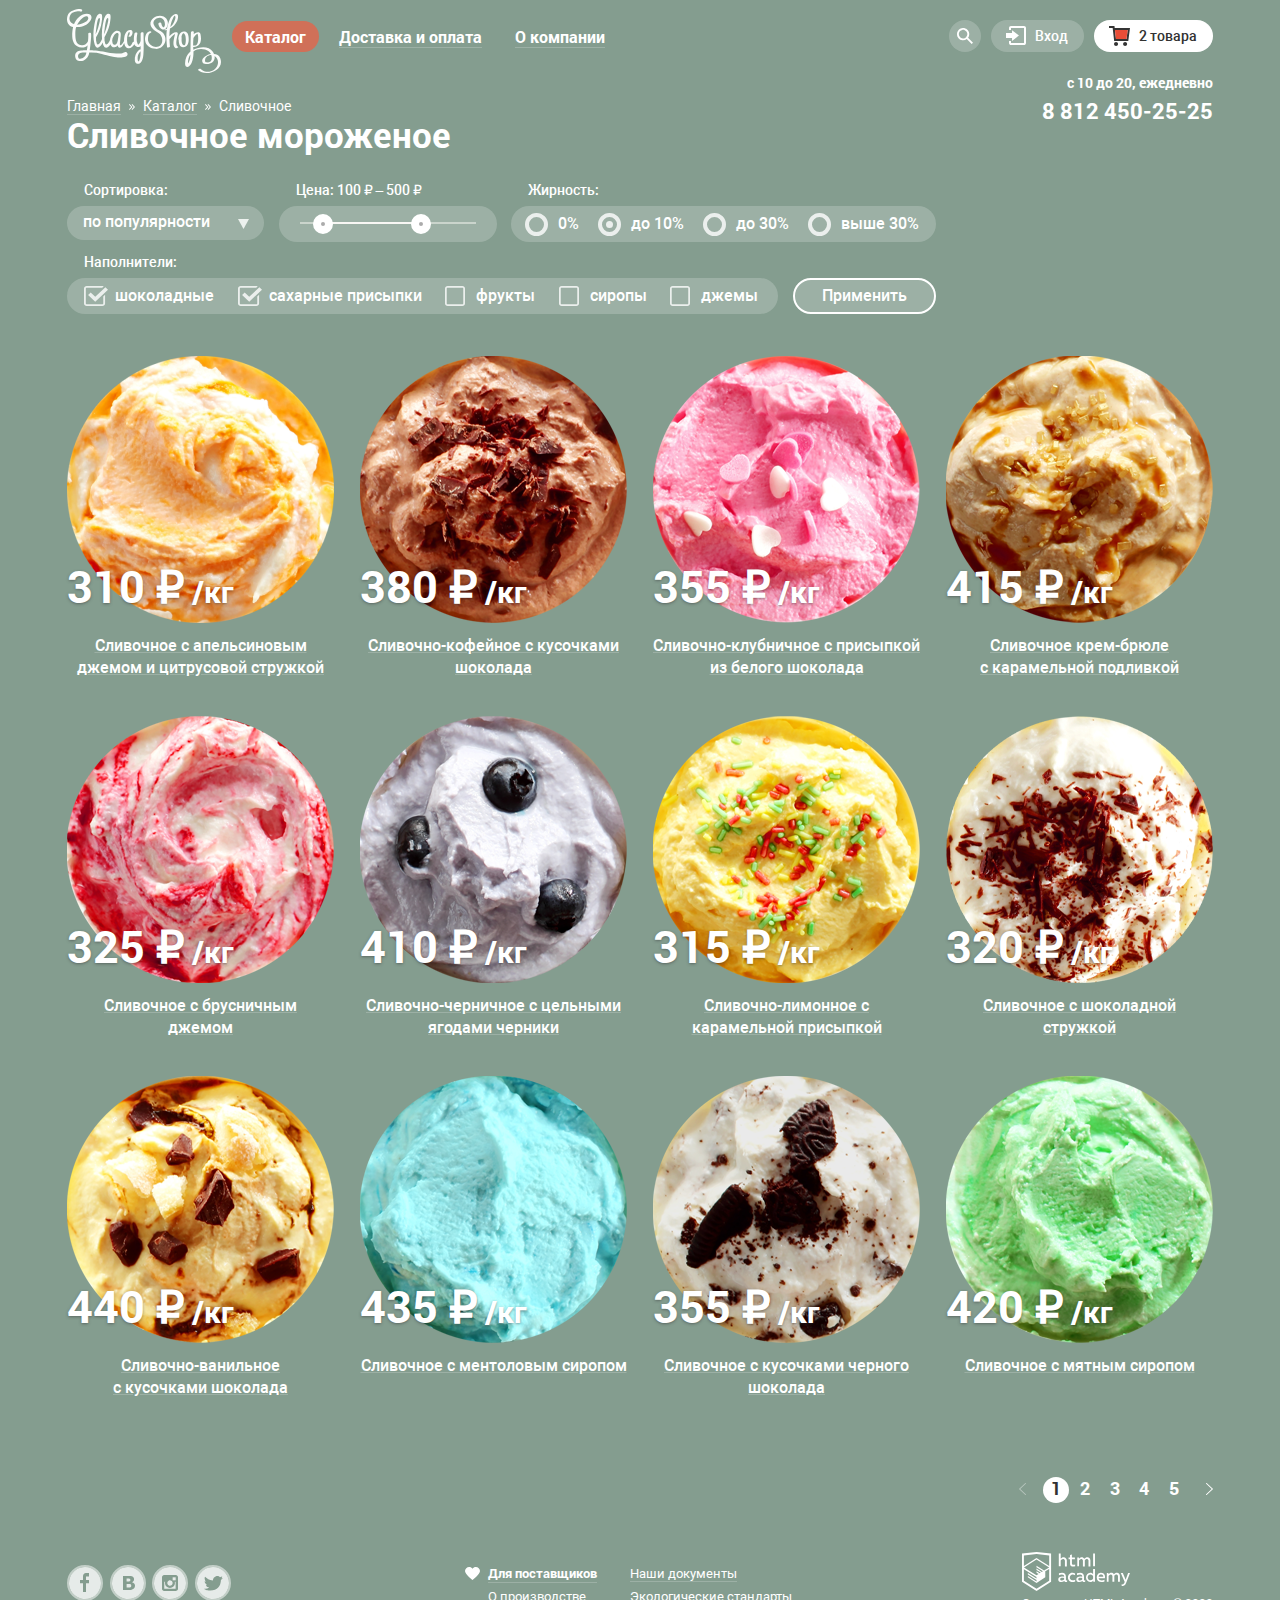
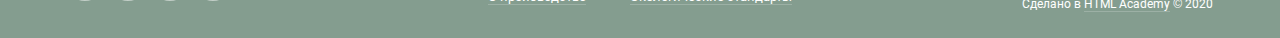
==== commit f7d14bde: "Изменения в названиях изображений" ====
--- a/catalog.html
+++ b/catalog.html
@@ -15,7 +15,7 @@
             <div class="container">
                 <div class="site-header__top">
                     <a class="site-logo__link" href="index.html">
-                        <img class="site-logo__img" src="img/logo_gllacy.svg" alt="Логотип сайта Глейси" width="154" height="64">
+                        <img class="site-logo__img" src="img/gllacy_logo.svg" alt="Логотип сайта Глейси" width="154" height="64">
                     </a>
                     <nav class="main-navigation">
                         <ul class="main-navigation__list">
@@ -152,6 +152,7 @@
                       <option value="">сначала дорогие</option>
                       <option value="">по жирности</option>
                     </select>
+                        <label class="visually-hidden" for="sorting">Сортировка</label>
                     </fieldset>
                     <fieldset class="catalog-filters__range range-controls">
                         <legend class="range-controls__title">Цена: 100 ₽ – 500 ₽</legend>
@@ -218,35 +219,35 @@
                 <ul class="catalog__list">
                     <li class="catalog__item catalog-item">
                         <div class="catalog-item__wrapper"></div>
-                        <img src="img/catalog_citrus_cream.png" alt="Сливочное мороженое с апельсиновым джемом и цитрусовой стружкой" width="267" height="267">
+                        <img src="img/citrus_cream.png" alt="Сливочное мороженое с апельсиновым джемом и цитрусовой стружкой" width="267" height="267">
                         <p class="catalog-item__price">310 ₽<span>/кг</span></p>
                         <h3 class="catalog-item__title">Сливочное с апельсиновым джемом и цитрусовой стружкой</h3>
                         <a class="button catalog__button" href="">Быстрый просмотр</a>
                     </li>
                     <li class="catalog__item catalog-item">
                         <div class="catalog-item__wrapper"></div>
-                        <img src="img/catalog_chocolate_cream.png" alt="Сливочно-кофейное мороженое с кусочками шоколада" width="267" height="267">
+                        <img src="img/chocolate_cream.png" alt="Сливочно-кофейное мороженое с кусочками шоколада" width="267" height="267">
                         <p class="catalog-item__price">380 ₽<span>/кг</span></p>
                         <h3 class="catalog-item__title">Сливочно-кофейное с кусочками шоколада</h3>
                         <a class="button catalog__button" href="">Быстрый просмотр</a>
                     </li>
                     <li class="catalog__item catalog-item">
                         <div class="catalog-item__wrapper"></div>
-                        <img src="img/catalog_strawberry.png" alt="Сливочно-клубничное мороженое с присыпкой из белого шоколада" width="267" height="267">
+                        <img src="img/strawberry.png" alt="Сливочно-клубничное мороженое с присыпкой из белого шоколада" width="267" height="267">
                         <p class="catalog-item__price">355 ₽<span>/кг</span></p>
                         <h3 class="catalog-item__title">Сливочно-клубничное с присыпкой из белого шоколада</h3>
                         <a class="button catalog__button" href="">Быстрый просмотр</a>
                     </li>
                     <li class="catalog__item catalog-item">
                         <div class="catalog-item__wrapper"></div>
-                        <img src="img/catalog_cream_caramel.png" alt="Сливочное крем-брюле с карамельной подливкой" width="267" height="267">
+                        <img src="img/cream_caramel.png" alt="Сливочное крем-брюле с карамельной подливкой" width="267" height="267">
                         <p class="catalog-item__price">415 ₽<span>/кг</span></p>
                         <h3 class="catalog-item__title">Сливочное крем-брюле <br> с карамельной подливкой</h3>
                         <a class="button catalog__button" href="">Быстрый просмотр</a>
                     </li>
                     <li class="catalog__item catalog-item">
                         <div class="catalog-item__wrapper"></div>
-                        <img src="img/catalog_cowberry.png" alt="Сливочное мороженое с брусничным
+                        <img src="img/cowberry.png" alt="Сливочное мороженое с брусничным
                     джемом" width="267" height="267">
                         <p class="catalog-item__price">325 ₽<span>/кг</span></p>
                         <h3 class="catalog-item__title">Сливочное с брусничным <br> джемом</h3>
@@ -254,49 +255,49 @@
                     </li>
                     <li class="catalog__item catalog-item">
                         <div class="catalog-item__wrapper"></div>
-                        <img src="img/catalog_blueberry.png" alt="Сливочно-черничное мороженое с цельными ягодами черники" width="267" height="267">
+                        <img src="img/blueberry.png" alt="Сливочно-черничное мороженое с цельными ягодами черники" width="267" height="267">
                         <p class="catalog-item__price">410 ₽<span>/кг</span></p>
                         <h3 class="catalog-item__title">Сливочно-черничное с цельными ягодами черники</h3>
                         <a class="button catalog__button" href="">Быстрый просмотр</a>
                     </li>
                     <li class="catalog__item catalog-item">
                         <div class="catalog-item__wrapper"></div>
-                        <img src="img/catalog_lemon-caramel.png" alt="Сливочно-лимонное мороженое с карамельной присыпкой" width="267" height="267">
+                        <img src="img/lemon_caramel.png" alt="Сливочно-лимонное мороженое с карамельной присыпкой" width="267" height="267">
                         <p class="catalog-item__price">315 ₽<span>/кг</span></p>
                         <h3 class="catalog-item__title">Сливочно-лимонное с карамельной присыпкой</h3>
                         <a class="button catalog__button" href="">Быстрый просмотр</a>
                     </li>
                     <li class="catalog__item catalog-item">
                         <div class="catalog-item__wrapper"></div>
-                        <img src="img/catalog_cream-chip.png" alt="Сливочное мороженое с шоколадной стружкой" width="267" height="267">
+                        <img src="img/cream_chip.png" alt="Сливочное мороженое с шоколадной стружкой" width="267" height="267">
                         <p class="catalog-item__price">320 ₽<span>/кг</span></p>
                         <h3 class="catalog-item__title">Сливочное с шоколадной стружкой</h3>
                         <a class="button catalog__button" href="">Быстрый просмотр</a>
                     </li>
                     <li class="catalog__item catalog-item">
                         <div class="catalog-item__wrapper"></div>
-                        <img src="img/catalog_vanilla-chocolate.png" alt="Сливочно-ванильное мороженое с кусочками шоколада" width="267" height="267">
+                        <img src="img/vanilla_chocolate.png" alt="Сливочно-ванильное мороженое с кусочками шоколада" width="267" height="267">
                         <p class="catalog-item__price">440 ₽<span>/кг</span></p>
                         <h3 class="catalog-item__title">Сливочно-ванильное <br> с кусочками шоколада</h3>
                         <a class="button catalog__button" href="">Быстрый просмотр</a>
                     </li>
                     <li class="catalog__item catalog-item">
                         <div class="catalog-item__wrapper"></div>
-                        <img src="img/catalog_mentol.png" alt="Сливочноe мороженое с ментоловым сиропом" width="267" height="267">
+                        <img src="img/mentol.png" alt="Сливочноe мороженое с ментоловым сиропом" width="267" height="267">
                         <p class="catalog-item__price">435 ₽<span>/кг</span></p>
                         <h3 class="catalog-item__title">Сливочноe с ментоловым сиропом</h3>
                         <a class="button catalog__button" href="">Быстрый просмотр</a>
                     </li>
                     <li class="catalog__item catalog-item">
                         <div class="catalog-item__wrapper"></div>
-                        <img src="img/catalog_black-chocolate.png" alt="Сливочное с кусочками черного шоколада" width="267" height="267">
+                        <img src="img/black_chocolate.png" alt="Сливочное с кусочками черного шоколада" width="267" height="267">
                         <p class="catalog-item__price">355 ₽<span>/кг</span></p>
                         <h3 class="catalog-item__title">Сливочное с кусочками черного шоколада</h3>
                         <a class="button catalog__button" href="">Быстрый просмотр</a>
                     </li>
                     <li class="catalog__item catalog-item">
                         <div class="catalog-item__wrapper"></div>
-                        <img src="img/catalog_mint.png" alt="Сливочное мороженое с мятным сиропом" width="267" height="267">
+                        <img src="img/mint.png" alt="Сливочное мороженое с мятным сиропом" width="267" height="267">
                         <p class="catalog-item__price">420 ₽<span>/кг</span></p>
                         <h3 class="catalog-item__title">Сливочное с мятным сиропом</h3>
                         <a class="button catalog__button" href="">Быстрый просмотр</a>
@@ -383,7 +384,7 @@
                 </ul>
                 <div class="site-footer__copyright copyright">
                     <a class="copyright__link_logo" href="https://htmlacademy.ru/intensive/htmlcss/" target="_blank">
-                        <img src="img/logo_academy.svg" alt="Логотип HTML Academy" width="108" height="39">
+                        <img src="img/academy_logo.svg" alt="Логотип HTML Academy" width="108" height="39">
                     </a>
                     <p class="copyright__descr">Сделано в <a class="copyright__link" href="https://htmlacademy.ru/intensive/htmlcss/" target="_blank">HTML Academy</a> © 2020</p>
                 </div>
--- a/css/style.min.css
+++ b/css/style.min.css
@@ -1 +1 @@
-@-webkit-keyframes bounce{0%{transform:translateY(-2000px)}70%{transform:translateY(30px)}90%{transform:translateY(-10px)}to{transform:translateY(0)}}@keyframes bounce{0%{transform:translateY(-2000px)}70%{transform:translateY(30px)}90%{transform:translateY(-10px)}to{transform:translateY(0)}}@-webkit-keyframes shake{0%,to{transform:translateX(0)}10%,30%,50%,70%,90%{transform:translateX(-10px)}20%,40%,60%,80%{transform:translateX(10px)}}@keyframes shake{0%,to{transform:translateX(0)}10%,30%,50%,70%,90%{transform:translateX(-10px)}20%,40%,60%,80%{transform:translateX(10px)}}@font-face{font-family:'Roboto';font-style:normal;font-weight:400;src:local('Roboto'),local('Roboto-Regular'),url(../fonts/roboto.woff2) format('woff2'),url(../fonts/roboto.woff) format('woff')}@font-face{font-family:'Roboto';font-style:normal;font-weight:500;src:local('Roboto Medium'),local('Roboto-Medium'),url(../fonts/robotomedium.woff2) format('woff2'),url(../fonts/robotomedium.woff) format('woff')}@font-face{font-family:'Roboto';font-style:normal;font-weight:900;src:local('Roboto Black'),local('Roboto-Black'),url(../fonts/robotobold.woff2) format('woff2'),url(../fonts/robotobold.woff) format('woff')}:root{--body-background-green: #849D8F;--body-background-blue: #8996A6;--body-background-pink: #9D8B84;--main-color-white: #FFFFFF;--main-color-black: #000000;--border-bottom: rgba(255, 255, 255, 0.2);--button-shadow: rgba(172, 16, 0, 0.64);--button-text-shadow: rgba(160, 32, 11, 0.76);--button-gradient-top: #F26843;--button-gradient-bot: #E74A35;--raspberry-background: #dc143c;--chocolate-background: #d2691e;--catalog-text-shadow: rgba(49, 50, 53, 0.5);--features-background: #f4a460;--blog-color: #323232;--blog-mailing-background: #F8F7F4;--catalog-item-shadow: rgba(0, 0, 0, 0.2);--mailing-form-color: #5A5A5A;--mailing-form-border: rgba(178, 178, 178, 0.52);--contacts-all-color: #FEFEFE;--socials-border-color: rgba(255, 255, 255, 0.5);--submenu-border-color: rgba(50, 50, 50, 0.2);--submenu-box-shadow: rgba(0, 0, 0, 0.4);--submenu-background-hover: #FBDED7;--submenu-background-active: #F6B5A5;--submenu-active: #D07058;--placeholder-color: #999999;--input-border: #D3D3D2;--navigation-item-active: #EDEDED;--navigation-item-box-shadow-active: #696969;--user-cabinet-help-hover: #E84D37;--user-cabinet-help-border: rgba(232, 77, 55, 0.5);--footer-link-hover: #FFBC9E;--footer-link-border-hover: rgba(255, 188, 158, 0.5);--input-border-color: rgba(46, 136, 228, 0.52);--button-box-shadow-hover: #AC1000;--button-background-active: rgba(0, 0, 0, 0.07);--button-box-shadow-active: #942718;--slider-controls-hover: rgba(255, 255, 255, 0.4);--modal-close-color: #231F20;--border-cart-full: #CACAC7;--toggle-background: #ababab;--scale-bar-color: rgba(248, 247, 244, 0.5)}html{height:100%;box-sizing:border-box}body{min-width:1200px;min-height:100%;margin:0;padding:0;display:grid;grid-template-rows:-webkit-min-content 1fr -webkit-min-content;grid-template-rows:min-content 1fr min-content;align-content:start;font-family:'Roboto',Arial,sans-serif;font-size:18px;line-height:22px;font-weight:700;background-color:var(--body-background-green)}a{text-decoration:none}img{max-width:100%;height:auto}.visually-hidden{position:absolute;width:1px;height:1px;margin:-1px;border:0;padding:0;clip:rect(0 0 0 0);overflow:hidden}.container{width:1146px;margin:0 auto}.button{display:inline-block;vertical-align:top;padding:9px 40px;background:linear-gradient(180deg,var(--button-gradient-top) 0%,var(--button-gradient-bot) 100%);box-shadow:0 2px 2px var(--button-shadow);border-radius:70px;font-size:32px;line-height:44px;color:var(--main-color-white);text-shadow:0 2px 5px var(--button-text-shadow)}.button:focus,.button:hover{background:linear-gradient(0deg,var(--border-bottom),var(--border-bottom)),linear-gradient(180deg,var(--button-gradient-top) 0%,var(--button-gradient-bot) 100%);box-shadow:0 2px 2px var(--button-box-shadow-hover)}.button:active{background:linear-gradient(0deg,var(--button-background-active),var(--button-background-active)),linear-gradient(180deg,var(--button-gradient-top) 0%,var(--button-gradient-bot) 100%);box-shadow:inset 0 2px 2px var(--button-box-shadow-active)}.site-wrapper{background-repeat:no-repeat;background-position:top center}.site-wrapper_1{background-color:var(--body-background-green);background-image:url(../img/main_icecream-raspberry.png)}.site-wrapper_2{background-color:var(--body-background-blue);background-image:url(../img/main_icecream-lemon.png)}.site-wrapper_3{background-color:var(--body-background-pink);background-image:url(../img/main_icecream-strawberry.png)}.site-header__top{display:flex;justify-content:space-between;padding-top:9px}.main-navigation{flex-grow:1;padding-left:11px}.main-navigation__list{margin:0;display:flex;flex-wrap:wrap;padding:19px 0 0;font-size:16px;line-height:18px;list-style-type:none}.main-navigation__item:not(:last-child){margin-right:7px}.main-navigation__item{position:relative;padding-bottom:20px}.navigation-item__link{background:0 0;color:var(--main-color-white);padding:5px 13px;border-radius:26px}.navigation-item__link span{border-bottom:1px solid var(--border-bottom)}.main-navigation__item:hover .navigation-item__link{background:var(--main-color-white);color:var(--blog-color)}.main-navigation__item:active .navigation-item__link{background:var(--navigation-item-active);box-shadow:inset 0 2px 1px var(--navigation-item-box-shadow-active)}.main-navigation__item_active{background:var(--submenu-active)}.main-navigation__item:hover .submenu,.personal-navigation__search:hover .search__form,.user-cabinet:hover .user-cabinet__form{display:block}.submenu{margin:0;display:none;position:absolute;top:31px;right:-49px;list-style-type:none;font-style:normal;font-weight:400;font-size:14px;line-height:16px;background:var(--main-color-white);box-shadow:0 20px 20px var(--submenu-box-shadow);border-radius:4px;width:143px;z-index:1}.submenu-list{padding-top:1px;list-style-type:none}.submenu__item a{display:block;padding-left:21px}.filters-sorting select:hover,.submenu-item__link{color:var(--blog-color)}.submenu-item__link:hover{background-color:var(--submenu-background-hover)}.submenu-item__link:active{background-color:var(--submenu-background-active)}.submenu-item__link_active{background-color:var(--submenu-active)}.submenu__main-link{position:relative;padding-top:10px;padding-bottom:9px;border-top-left-radius:4px;border-top-right-radius:4px;font-weight:700;font-size:14px;line-height:18px}.submenu::after{content:"";position:absolute;height:1px;background-color:var(--submenu-border-color);width:128px;top:37px;left:7px}.submenu-list__item a{padding-top:7px;padding-bottom:7px}.submenu-list__item:first-child a{padding-bottom:10px;padding-top:10px}.submenu-list__item:last-child a{border-bottom-right-radius:4px;border-bottom-left-radius:4px;padding-top:10px;padding-bottom:10px}.personal-navigation{display:flex;align-items:center;font-weight:500;font-size:14px;line-height:16px}.personal-navigation__item{position:relative;padding-bottom:3px}.search__form{display:none;position:absolute;top:36px;right:0;padding:18px 15px;background:var(--blog-mailing-background);box-shadow:0 20px 20px var(--submenu-box-shadow);border-radius:4px;z-index:1}.search__form input{width:311px;max-height:44px;padding:15px;border:1px solid var(--input-border);box-sizing:border-box;border-radius:4px}.search__form input::-webkit-input-placeholder{color:var(--placeholder-color)}.search__form input::-moz-placeholder{color:var(--placeholder-color)}.search__form input::placeholder{color:var(--placeholder-color)}.personal-navigation__item:not(:last-child){margin-right:10px}.search__link{display:flex;padding:8px;background:var(--border-bottom);border-radius:50%}.user-cabinet{position:relative}.user-cabinet__form{display:none;padding:19px 16px 22px 19px;position:absolute;top:36px;right:0;background:var(--blog-mailing-background);box-shadow:0 20px 20px var(--submenu-box-shadow);border-radius:4px;z-index:1}.user-cabinet__form input{width:241px;max-height:44px;margin-bottom:20px;border:1px solid var(--input-border);box-sizing:border-box;border-radius:4px}.mailing-form input:hover,.modal-feedback__form input:hover,.modal-feedback__form textarea:hover,.search__form input:hover,.user-cabinet__form input:hover{padding-left:14px;border:2px solid var(--input-border)}.modal-feedback__form textarea:hover{padding-top:15px}.mailing-form input:focus,.modal-feedback__form input:focus,.modal-feedback__form textarea:focus,.search__form input:focus,.user-cabinet__form input:focus{outline:0;border-color:var(--input-border-color);font-weight:700;font-size:16px;line-height:20px;color:var(--blog-color)}.user-cabinet__form input::-webkit-input-placeholder{color:var(--placeholder-color)}.user-cabinet__form input::-moz-placeholder{color:var(--placeholder-color)}.user-cabinet__form input::placeholder{color:var(--placeholder-color)}.user-cabinet__login{padding:15px}.user-cabinet__password{padding:13px 15px}.user-cabinet__link{display:flex;position:relative;padding:8px 16px 8px 44px;background:var(--border-bottom);color:var(--main-color-white);border-radius:20px}.cart__link svg,.user-cabinet__link svg{position:absolute;top:6px;left:15px}.user-cabinet__button{padding:14px 26px;font-weight:700;font-size:18px;line-height:16px;border:0;cursor:pointer}.user-cabinet__inner{display:flex;justify-content:space-between}.user-cabinet__help{display:flex;flex-direction:column;justify-content:space-around}.user-cabinet__help a{width:-webkit-max-content;width:-moz-max-content;width:max-content;font-weight:400;font-size:13px;line-height:15px;color:var(--blog-color);border-bottom:1px solid var(--submenu-border-color)}.user-cabinet__help a:active,.user-cabinet__help a:focus,.user-cabinet__help a:hover{color:var(--user-cabinet-help-hover);border-bottom-color:var(--user-cabinet-help-border)}.navigation-link:hover{color:var(--blog-color)}.navigation-link:hover svg path{fill:var(--blog-color)}.cart__link{display:flex;position:relative;padding:8px 16px 8px 45px;background:var(--border-bottom);color:var(--main-color-white);border-radius:20px}.site-header__bottom{padding-top:2px;display:flex;justify-content:flex-end}.site-header__contacts a,.working-hours{color:var(--main-color-white);font-size:22px;line-height:24px}.working-hours{margin:0 0 8px;font-size:14px;line-height:16px;text-align:end}.slider{margin-bottom:40px;padding-top:212px;position:relative;text-align:center}.slider__list{margin:0}.slide{margin:0 auto;display:none;max-width:672px}.slide__title{margin-bottom:28px;font-size:60px;line-height:60px;color:var(--main-color-white)}.slider__controls{display:flex;justify-content:space-between;position:absolute;bottom:22px;left:0;z-index:20;width:79px}.slider__controls button{padding:0;width:21px;height:21px;background-color:transparent;border:2px solid var(--main-color-white);border-radius:50%;cursor:pointer}.slider__controls button:hover{background-color:var(--slider-controls-hover)}.navigation-link:hover,.slider__controls .current,.slider__controls .current:hover{background-color:var(--main-color-white)}.catalog__item:hover .catalog-item__wrapper,.catalog__item:hover .catalog__button,.slide__item_current{display:block}.stocks__list{margin:0 0 42px;display:flex;justify-content:space-between;list-style:none;color:var(--main-color-white)}.stocks__item{display:flex;flex-direction:column;box-sizing:border-box;padding-top:16px;padding-left:16px;padding-right:20px;max-width:560px;border-radius:16px}.stocks-item__title{margin:0 0 16px;font-size:35px;line-height:41px}.stocks-item__descr{margin:0 0 44px;font-size:18px;line-height:22px}.stocks__button{margin-bottom:22px;padding:11px 22px;font-size:18px;line-height:24px;align-self:flex-end}.stocks-item:first-child{background-image:url(../img/img_raspberry.png);background-repeat:no-repeat;background-color:var(--raspberry-background)}.stocks-item:last-child{background-image:url(../img/img_chocolate.png);background-repeat:no-repeat;background-color:var(--chocolate-background)}.catalog__list{display:grid;grid-column-gap:26px;grid-row-gap:37px;grid-template-columns:267px 267px 267px 267px;list-style-type:none;grid-auto-rows:auto;color:var(--main-color-white)}.catalog__item{position:relative}.catalog-main__list .catalog__item::after{content:"";position:absolute;width:61px;height:61px;top:0;left:0;background-image:url(../img/catalog_hit.svg);background-color:var(--main-color-white);background-position:14px;border-radius:50%;background-repeat:no-repeat}.catalog__item img{margin-bottom:8px}.catalog-item__price{margin:0;position:absolute;bottom:70px;font-size:45px;line-height:45px;text-shadow:0 1px 3px var(--catalog-text-shadow)}.catalog-item__price span{padding-left:7px;font-size:30px;line-height:35px}.catalog-item__title{margin:0;font-weight:500;font-size:16px;line-height:22px;text-align:center;text-decoration:underline;-webkit-text-decoration-color:var(--border-bottom);text-decoration-color:var(--border-bottom)}.catalog__button{display:none;position:absolute;padding:12px 16px;right:34px;bottom:-54px;font-size:18px;line-height:24px;z-index:2}.catalog-item__wrapper{display:none;position:absolute;width:293px;height:402px;top:-5px;left:-13px;background:var(--main-color-white);opacity:.2;box-shadow:0 20px 20px var(--catalog-item-shadow);border-radius:4px;z-index:1}.catalog-main,.features{margin-bottom:40px}.features{padding-top:25px;padding-left:20px;border-radius:16px;background-image:url(../img/img_wafer.jpg);background-color:var(--features-background);color:var(--blog-color)}.features__title{margin:0 0 15px;font-weight:500;font-size:24px;line-height:30px}.features-item__descr{margin:0}.features__list{margin:0;padding-left:55px;padding-right:20px;padding-bottom:9px;list-style-type:none;font-weight:400;font-size:16px;line-height:22px;display:flex;justify-content:space-between;flex-wrap:wrap}.features__item{position:relative;width:485px;margin-bottom:22px}.features__item::before{position:absolute;content:"";width:45px;height:45px;border:2px solid var(--blog-color);border-radius:50%;top:-8px;left:-55px}.features__item:nth-child(1)::before{background-image:url(../img/icon_icecream.svg);background-position:14px 5px;background-repeat:no-repeat}.features__item:nth-child(2)::before{background-image:url(../img/icon_cow.svg);background-position:10px;background-repeat:no-repeat}.features__item:nth-child(3)::before{background-image:url(../img/icon_leaf.svg);background-position:14px 9px;background-repeat:no-repeat}.features__item:nth-child(4)::before{background-image:url(../img/icon_termo.svg);background-position:16px 8px;background-repeat:no-repeat}.site-blog{margin-bottom:40px;display:flex;justify-content:space-between}.site-blog__item{width:560px}.blog{box-sizing:border-box;padding-top:17px;padding-left:20px;padding-bottom:87px;border-radius:16px;background-color:var(--main-color-white);background-image:url(../img/img_strawberry_background.png);background-repeat:no-repeat}.blog__title{margin:0 0 3px;font-weight:500;font-size:16px;line-height:22px;color:var(--blog-color)}.blog__link{font-size:24px;line-height:30px;color:var(--blog-color);text-decoration:underline}.mailing,.mailing-form{border-radius:16px;background-color:var(--blog-mailing-background);background-repeat:no-repeat}.mailing{box-sizing:border-box;padding-top:5px;padding-left:6px;padding-right:6px;background-image:url(../img/img_mail_background.png)}.mailing-form{padding:23px 20px 35px}.mailing-form__descr{margin:0 0 42px;color:var(--mailing-form-color);font-weight:400;font-size:16px;line-height:22px}.mailing-form__box{display:flex;justify-content:space-between}.mailing-form__mail{width:351px;padding-left:15px;border:1px solid var(--mailing-form-border);border-radius:6px;font-weight:400;font-size:16px;line-height:24px}.mailing-form__button{padding:10px 20px 9px 19px;font-size:18px;line-height:24px;border:0;cursor:pointer}.contacts,.contacts iframe{position:relative}.contacts img{position:absolute;height:-webkit-max-content;height:-moz-max-content;height:max-content;z-index:1}.contacts iframe{min-width:100%;z-index:2;border:0}.contacts-all{box-sizing:border-box;padding:31px 25px;position:absolute;top:61px;right:59px;max-width:303px;background-color:var(--contacts-all-color);border-radius:16px;color:var(--blog-color);z-index:3}.contacts-all__address,.contacts-all__phone{margin:0 0 22px;font-weight:400;font-size:14px;line-height:20px}.contacts-all__address span,.contacts-all__phone a{font-weight:700;font-size:18px;line-height:24px}.contacts-all__phone{margin:0 0 28px}.contacts-all__phone a{color:var(--blog-color)}.contacts-all__button{padding:10px 28px;font-size:18px;line-height:24px}.site-footer .container,.socials{display:flex;justify-content:space-between}.site-footer .container{padding-top:16px;padding-bottom:25px}.socials{margin:0;flex-wrap:wrap;align-items:center;width:164px;list-style-type:none}.socials__link{display:flex;width:32px;height:32px;border:2px solid var(--socials-border-color);border-radius:50%}.socials__link:active svg path,.socials__link:focus svg path,.socials__link:hover svg path{fill-opacity:1}.footer-menu{margin:0;width:327px;list-style-type:none;display:grid;grid-template-columns:auto auto;grid-auto-rows:-webkit-min-content;grid-auto-rows:min-content;align-content:center;padding-left:49px;grid-column-gap:11px}.footer-menu__link{font-weight:400;font-size:13px;line-height:18px;color:var(--main-color-white);border-bottom:1px solid var(--border-bottom)}.footer-menu__link:active,.footer-menu__link:focus,.footer-menu__link:hover,.site-header__contacts a:active,.site-header__contacts a:focus,.site-header__contacts a:hover{color:var(--footer-link-hover);border-bottom-color:var(--footer-link-border-hover)}.footer-menu__item:first-child .footer-menu__link{position:relative;font-weight:700;font-size:13px;line-height:18px}.footer-menu__item:first-child .footer-menu__link::before{position:absolute;content:"";width:15px;height:13px;background-image:url(../img/icon_heart.svg);top:3px;right:117px}.copyright__descr{margin:0;font-weight:400;font-size:12px;line-height:18px;color:var(--main-color-white)}.breadcrumbs__item a,.copyright__link{color:var(--main-color-white);border-bottom:1px solid var(--border-bottom)}.modal{display:none;position:fixed;right:0;left:0;margin:auto;background-position:0 0;background:var(--blog-mailing-background);border-radius:6px;z-index:20}.modal-feedback{padding:20px 25px 27px 23px;top:60px;bottom:auto;width:477px;box-sizing:border-box}.modal-feedback__form{display:flex;flex-direction:column}.modal-feedback__mail,.modal-feedback__name{margin:0;padding:0}.modal-feedback__message{padding:0;margin:0 0 25px}.modal-feedback p:not(:last-of-type){margin-bottom:20px}.modal-feedback input,.modal-feedback textarea{width:267px;height:44px;padding-left:15px;border:1px solid var(--input-border);box-sizing:border-box;border-radius:4px}.modal-feedback__message textarea{width:428px;height:154px;padding-top:16px}.modal-feedback input::-webkit-input-placeholder,.modal-feedback textarea::-webkit-input-placeholder{font-weight:400;font-size:16px;line-height:20px;color:var(--placeholder-color)}.modal-feedback input::-moz-placeholder,.modal-feedback textarea::-moz-placeholder{font-weight:400;font-size:16px;line-height:20px;color:var(--placeholder-color)}.modal-feedback input::placeholder,.modal-feedback textarea::placeholder{font-weight:400;font-size:16px;line-height:20px;color:var(--placeholder-color)}.modal-feedback__title{padding:0;margin:0 0 26px;font-style:normal;font-weight:500;font-size:24px;line-height:28px}.modal-feedback__button{width:140px;border:0;padding:10px 24px;font-style:normal;font-weight:700;font-size:18px;line-height:24px;align-self:flex-end;cursor:pointer}.modal__close{padding:0;position:absolute;top:4px;right:10px;width:18px;background-color:transparent;border:0;cursor:pointer;z-index:20}.modal__close::after,.modal__close::before{content:"";position:absolute;top:12px;left:2px;width:2px;height:21px;border-radius:3px;background:var(--modal-close-color)}.modal__close::before{transform:rotate(45deg)}.modal__close::after{transform:rotate(-45deg)}.modal-show{display:block;-webkit-animation:bounce .6s;animation:bounce .6s}.modal-error{-webkit-animation:shake .6s;animation:shake .6s}.current-page__link,.current-page__link:active,.current-page__link:focus,.current-page__link:hover{background:var(--submenu-active);color:var(--main-color-white)}.site-logo__link{max-height:64px}.current__link{background:var(--submenu-active)}.current__link span{border:0}.cart-link__full{background-color:var(--main-color-white);color:var(--blog-color)}.cart:hover .cart__full{display:flex}.cart{position:relative}.cart__full{display:none;position:absolute;width:539px;padding-top:28px;padding-left:21px;padding-right:17px;flex-direction:column;top:36px;right:0;background:var(--blog-mailing-background);box-shadow:0 20px 20px var(--submenu-box-shadow);border-radius:4px;box-sizing:border-box}.cart-full__list,.cart-item{display:flex;position:relative}.cart-full__list{margin:0;padding:0;flex-direction:column}.cart-full__list:after{content:"";position:absolute;width:510px;height:0;outline:1px solid var(--border-cart-full);bottom:17px;right:-3px}.cart-item{margin-bottom:37px}.cart-item:last-child{margin-bottom:33px}.cart-item__name{color:var(--blog-color)}.cart-item__amount,.cart-item__name,.cart-item__price{font-style:normal;font-weight:400;font-size:13px;line-height:16px}.cart-item__price{color:var(--blog-color)}.cart-item__name{position:relative;width:216px;margin-right:31px}.cart-item:first-child .cart-item__name::before{content:"";position:absolute;width:33px;height:33px;top:-9px;left:-46px;background-image:url(../img/cart-item-1.png)}.cart-item:nth-child(2) .cart-item__name::before{content:"";position:absolute;width:33px;height:33px;top:-9px;left:-46px;background-image:url(../img/cart-item-2.png)}.cart-item__amount{margin:0 26px 0 0;color:var(--main-color-black)}.cart-item__amount span{opacity:.5}.cart-item__price{margin:0}.cart-full__total{margin:0 0 15px;padding:0;align-self:flex-end;font-size:15px;line-height:16px;color:var(--blog-color)}.cart-full__button{margin-bottom:23px;padding:13px 15px;font-weight:700;font-size:18px;line-height:16px;align-self:flex-end;box-sizing:border-box}.cart-item__clear{width:11px;margin-right:55px;padding:0;position:relative;background-color:transparent;border:0;cursor:pointer;z-index:20}.cart-item__clear::after,.cart-item__clear::before{content:"";position:absolute;top:-1px;left:5px;width:1px;height:15px;border-radius:3px;background:var(--modal-close-color)}.cart-item__clear::before{transform:rotate(45deg)}.cart-item__clear::after{transform:rotate(-45deg)}.main-navigation__item:active .current__link,.main-navigation__item:focus .current__link,.main-navigation__item:hover .current__link{background:var(--submenu-active);color:var(--main-color-white);box-shadow:none}.breadcrumbs,.catalog-header__bottom{justify-content:space-between}.breadcrumbs{margin:0;padding:23px 0 0;display:flex;width:224px;list-style-type:none;font-weight:400;font-size:14px;line-height:16px}.breadcrumbs__item a:active,.breadcrumbs__item a:focus,.breadcrumbs__item a:hover{color:var(--footer-link-hover);border-bottom-color:var(--footer-link-hover)}.breadcrumbs__item{position:relative}.breadcrumbs__item:not(:last-child)::after{content:"";position:absolute;width:6px;height:6px;top:6px;left:62px;background-image:url(../img/arrow-breadcrumbs.svg)}.breadcrumbs__current p,.catalog-main__title{margin:0;padding:0;color:var(--main-color-white)}.catalog-main__title{margin:0 0 34px;font-size:35px}.catalog-filters{margin-bottom:24px}.catalog-filters__form{width:869px;display:flex;justify-content:space-between;flex-wrap:wrap;color:var(--main-color-white)}.filters-sorting{margin:0;padding:0;border:0}.filters-sorting select{padding:7px 35px 9px 16px;background:var(--border-bottom);border-radius:20px;border:0;font-style:normal;font-weight:500;font-size:16px;color:var(--main-color-white);background-image:url(../img/arrow-filter.svg);background-repeat:no-repeat;background-position-x:171px;background-position-y:13px;-webkit-appearance:none;-moz-appearance:none;appearance:none;cursor:pointer}.filters-sorting select:active,.filters-sorting select:focus{background:var(--main-color-white);color:var(--blog-color);background-image:url(../img/arrow-filter-active.svg);background-repeat:no-repeat;background-position-x:171px;background-position-y:13px}.catalog-filters__form legend{margin-bottom:5px;padding-left:17px;font-style:normal;font-weight:500;font-size:14px}.range-controls{position:relative;margin:0;padding:0;border:0}.range-controls__scale{position:relative;padding-top:16px;padding-left:21px;padding-right:21px;width:218px;height:36px;background:var(--border-bottom);border-radius:20px;box-sizing:border-box}.scale-bar{height:2px;background:var(--scale-bar-color)}.bar_inner{margin-left:14px;width:66%;height:2px;background:var(--blog-mailing-background)}.range-controls__toggle{position:absolute;top:8px;left:0;width:4px;height:4px;padding:0;border:8px solid var(--main-color-white);background-color:var(--toggle-background);border-radius:50%;cursor:pointer}.range-controls__toggle_min{left:34px}.range-controls__toggle_max{left:132px}.filters-richness{margin:0;padding:0;border:0}.filters-richness__list{margin:0;padding:7px 17px 7px 47px;width:425px;display:flex;justify-content:space-between;font-style:normal;font-weight:500;font-size:16px;list-style-type:none;background:var(--border-bottom);border-radius:20px;box-sizing:border-box}.catalog-filters__option label{position:relative;cursor:pointer}.input-radio+label::before{content:"";position:absolute;left:-33px;top:-1px;width:15px;height:15px;border:4px solid var(--main-color-white);border-radius:50%;opacity:.8}.input-radio:checked+label::after{content:"";position:absolute;left:-25px;top:7px;width:7px;height:7px;background-color:var(--main-color-white);border-radius:50%;opacity:.8}.filters-filling{padding:0;margin:9px 0 0;border:0}.filters-filling__list{margin:0;padding:7px 20px 7px 48px;display:flex;width:711px;justify-content:space-between;list-style-type:none;background:var(--border-bottom);border-radius:20px;box-sizing:border-box;font-style:normal;font-weight:500;font-size:16px}.input-checkbox+label::before{content:"";position:absolute;left:-31px;top:0;width:26px;height:26px;background-image:url(../img/checkbox-off.svg);background-repeat:no-repeat;background-position:0 0;opacity:.8}.input-checkbox:checked+label::before{content:"";position:absolute;left:-31px;top:0;width:26px;height:26px;background-image:url(../img/checkbox-on.svg);background-repeat:no-repeat;background-position:0 0;opacity:.8}.catalog-filters__button{padding:7px 27px;align-self:flex-end;background:var(--border-bottom);border:2px solid var(--main-color-white);box-sizing:border-box;border-radius:20px;font-style:normal;font-weight:500;font-size:16px;color:var(--main-color-white);cursor:pointer}.catalog-filters__button:focus,.catalog-filters__button:hover{background:var(--main-color-white);color:var(--blog-color)}.catalog-filters__button:active{padding:9px 29px;background:var(--main-color-white);color:var(--blog-color);box-shadow:inset 0 2px 1px var(--navigation-item-box-shadow-active);border:0}.catalog-filters__input:focus+label::before,.catalog-filters__option label:hover::after,.catalog-filters__option label:hover::before{opacity:1}.catalog-filters__input:disabled+label{opacity:.4}.catalog-cream{display:flex;flex-direction:column}.pagination__list{width:194px;margin:0 0 33px;padding:60px 0 0;display:flex;justify-content:space-between;align-self:flex-end;list-style-type:none}.pagination__list a{color:var(--main-color-white)}.pagination__item:first-child{margin-right:13px}.pagination__item:last-child{margin-left:16px}.pagination__item:not(:first-child):not(:last-child) a{display:flex;width:26px;height:26px;border-radius:50%;justify-content:center}.pagination__item:first-child a::before{content:"";display:block;margin-top:6px;width:7px;height:12px;background-image:url(../img/icon-right-small.svg);background-repeat:no-repeat;transform:scale(-1,1)}.pagination__item_current a{background:var(--main-color-white);color:var(--blog-color);pointer-events:none;cursor:default}.pagination__item:not(:first-child):not(:last-child) a:focus,.pagination__item:not(:first-child):not(:last-child) a:hover{background:var(--border-bottom)}.pagination__item:not(:first-child):not(:last-child) a:active{background:var(--main-color-white);color:var(--blog-color)}.pagination__item_disabled a{pointer-events:none;cursor:default}.pagination__item_disabled a::before{opacity:.4}.pagination__item:last-child a::before{content:"";display:block;margin-top:6px;width:7px;height:12px;background-image:url(../img/icon-right-small.svg);background-repeat:no-repeat}
+@-webkit-keyframes bounce{0%{transform:translateY(-2000px)}70%{transform:translateY(30px)}90%{transform:translateY(-10px)}to{transform:translateY(0)}}@keyframes bounce{0%{transform:translateY(-2000px)}70%{transform:translateY(30px)}90%{transform:translateY(-10px)}to{transform:translateY(0)}}@-webkit-keyframes shake{0%,to{transform:translateX(0)}10%,30%,50%,70%,90%{transform:translateX(-10px)}20%,40%,60%,80%{transform:translateX(10px)}}@keyframes shake{0%,to{transform:translateX(0)}10%,30%,50%,70%,90%{transform:translateX(-10px)}20%,40%,60%,80%{transform:translateX(10px)}}@font-face{font-family:'Roboto';font-style:normal;font-weight:400;src:local('Roboto'),local('Roboto-Regular'),url(../fonts/roboto.woff2) format('woff2'),url(../fonts/roboto.woff) format('woff')}@font-face{font-family:'Roboto';font-style:normal;font-weight:500;src:local('Roboto Medium'),local('Roboto-Medium'),url(../fonts/robotomedium.woff2) format('woff2'),url(../fonts/robotomedium.woff) format('woff')}@font-face{font-family:'Roboto';font-style:normal;font-weight:900;src:local('Roboto Black'),local('Roboto-Black'),url(../fonts/robotobold.woff2) format('woff2'),url(../fonts/robotobold.woff) format('woff')}:root{--body-background-green: #849D8F;--body-background-blue: #8996A6;--body-background-pink: #9D8B84;--main-color-white: #FFFFFF;--main-color-black: #000000;--border-bottom: rgba(255, 255, 255, 0.2);--button-shadow: rgba(172, 16, 0, 0.64);--button-text-shadow: rgba(160, 32, 11, 0.76);--button-gradient-top: #F26843;--button-gradient-bot: #E74A35;--raspberry-background: #dc143c;--chocolate-background: #d2691e;--catalog-text-shadow: rgba(49, 50, 53, 0.5);--features-background: #f4a460;--blog-color: #323232;--blog-mailing-background: #F8F7F4;--catalog-item-shadow: rgba(0, 0, 0, 0.2);--mailing-form-color: #5A5A5A;--mailing-form-border: rgba(178, 178, 178, 0.52);--contacts-all-color: #FEFEFE;--socials-border-color: rgba(255, 255, 255, 0.5);--submenu-border-color: rgba(50, 50, 50, 0.2);--submenu-box-shadow: rgba(0, 0, 0, 0.4);--submenu-background-hover: #FBDED7;--submenu-background-active: #F6B5A5;--submenu-active: #D07058;--placeholder-color: #999999;--input-border: #D3D3D2;--navigation-item-active: #EDEDED;--navigation-item-box-shadow-active: #696969;--user-cabinet-help-hover: #E84D37;--user-cabinet-help-border: rgba(232, 77, 55, 0.5);--footer-link-hover: #FFBC9E;--footer-link-border-hover: rgba(255, 188, 158, 0.5);--input-border-color: rgba(46, 136, 228, 0.52);--button-box-shadow-hover: #AC1000;--button-background-active: rgba(0, 0, 0, 0.07);--button-box-shadow-active: #942718;--slider-controls-hover: rgba(255, 255, 255, 0.4);--modal-close-color: #231F20;--border-cart-full: #CACAC7;--toggle-background: #ababab;--scale-bar-color: rgba(248, 247, 244, 0.5)}html{height:100%;box-sizing:border-box}body{min-width:1200px;min-height:100%;margin:0;padding:0;display:grid;grid-template-rows:-webkit-min-content 1fr -webkit-min-content;grid-template-rows:min-content 1fr min-content;align-content:start;font-family:'Roboto',Arial,sans-serif;font-size:18px;line-height:22px;font-weight:700;background-color:var(--body-background-green)}a{text-decoration:none}img{max-width:100%;height:auto}.visually-hidden{position:absolute;width:1px;height:1px;margin:-1px;border:0;padding:0;clip:rect(0 0 0 0);overflow:hidden}.container{width:1146px;margin:0 auto}.button{display:inline-block;vertical-align:top;padding:9px 40px;background:linear-gradient(180deg,var(--button-gradient-top) 0%,var(--button-gradient-bot) 100%);box-shadow:0 2px 2px var(--button-shadow);border-radius:70px;font-size:32px;line-height:44px;color:var(--main-color-white);text-shadow:0 2px 5px var(--button-text-shadow)}.button:focus,.button:hover{background:linear-gradient(0deg,var(--border-bottom),var(--border-bottom)),linear-gradient(180deg,var(--button-gradient-top) 0%,var(--button-gradient-bot) 100%);box-shadow:0 2px 2px var(--button-box-shadow-hover)}.button:active{background:linear-gradient(0deg,var(--button-background-active),var(--button-background-active)),linear-gradient(180deg,var(--button-gradient-top) 0%,var(--button-gradient-bot) 100%);box-shadow:inset 0 2px 2px var(--button-box-shadow-active)}.site-wrapper{background-repeat:no-repeat;background-position:top center}.site-wrapper_1{background-color:var(--body-background-green);background-image:url(../img/icecream_raspberry_main.png)}.site-wrapper_2{background-color:var(--body-background-blue);background-image:url(../img/icecream_lemon_main.png)}.site-wrapper_3{background-color:var(--body-background-pink);background-image:url(../img/icecream_strawberry_main.png)}.site-header__top{display:flex;justify-content:space-between;padding-top:9px}.main-navigation{flex-grow:1;padding-left:11px}.main-navigation__list{margin:0;display:flex;flex-wrap:wrap;padding:19px 0 0;font-size:16px;line-height:18px;list-style-type:none}.main-navigation__item:not(:last-child){margin-right:7px}.main-navigation__item{position:relative;padding-bottom:20px}.navigation-item__link{background:0 0;color:var(--main-color-white);padding:5px 13px;border-radius:26px}.navigation-item__link span{border-bottom:1px solid var(--border-bottom)}.main-navigation__item:hover .navigation-item__link{background:var(--main-color-white);color:var(--blog-color)}.main-navigation__item:active .navigation-item__link{background:var(--navigation-item-active);box-shadow:inset 0 2px 1px var(--navigation-item-box-shadow-active)}.main-navigation__item_active{background:var(--submenu-active)}.main-navigation__item:hover .submenu,.personal-navigation__search:hover .search__form,.user-cabinet:hover .user-cabinet__form{display:block}.submenu{margin:0;display:none;position:absolute;top:31px;right:-49px;list-style-type:none;font-style:normal;font-weight:400;font-size:14px;line-height:16px;background:var(--main-color-white);box-shadow:0 20px 20px var(--submenu-box-shadow);border-radius:4px;width:143px;z-index:1}.submenu-list{padding-top:1px;list-style-type:none}.submenu__item a{display:block;padding-left:21px}.filters-sorting select:hover,.submenu-item__link{color:var(--blog-color)}.submenu-item__link:hover{background-color:var(--submenu-background-hover)}.submenu-item__link:active{background-color:var(--submenu-background-active)}.submenu-item__link_active{background-color:var(--submenu-active)}.submenu__main-link{position:relative;padding-top:10px;padding-bottom:9px;border-top-left-radius:4px;border-top-right-radius:4px;font-weight:700;font-size:14px;line-height:18px}.submenu::after{content:"";position:absolute;height:1px;background-color:var(--submenu-border-color);width:128px;top:37px;left:7px}.submenu-list__item a{padding-top:7px;padding-bottom:7px}.submenu-list__item:first-child a{padding-bottom:10px;padding-top:10px}.submenu-list__item:last-child a{border-bottom-right-radius:4px;border-bottom-left-radius:4px;padding-top:10px;padding-bottom:10px}.personal-navigation{display:flex;align-items:center;font-weight:500;font-size:14px;line-height:16px}.personal-navigation__item{position:relative;padding-bottom:10px}.search__form{display:none;position:absolute;top:36px;right:0;padding:18px 15px;background:var(--blog-mailing-background);box-shadow:0 20px 20px var(--submenu-box-shadow);border-radius:4px;z-index:1}.search__form input{width:311px;max-height:44px;padding:15px;border:1px solid var(--input-border);box-sizing:border-box;border-radius:4px}.search__form input::-webkit-input-placeholder{color:var(--placeholder-color)}.search__form input::-moz-placeholder{color:var(--placeholder-color)}.search__form input::placeholder{color:var(--placeholder-color)}.personal-navigation__item:not(:last-child){margin-right:10px}.search__link{display:flex;padding:8px;background:var(--border-bottom);border-radius:50%}.user-cabinet{position:relative}.user-cabinet__form{display:none;padding:19px 16px 22px 19px;position:absolute;top:36px;right:0;background:var(--blog-mailing-background);box-shadow:0 20px 20px var(--submenu-box-shadow);border-radius:4px;z-index:1}.user-cabinet__form input{width:241px;max-height:44px;margin-bottom:20px;border:1px solid var(--input-border);box-sizing:border-box;border-radius:4px}.mailing-form input:hover,.modal-feedback__form input:hover,.modal-feedback__form textarea:hover,.search__form input:hover,.user-cabinet__form input:hover{padding-left:14px;border:2px solid var(--input-border)}.modal-feedback__form textarea:hover{padding-top:15px}.mailing-form input:focus,.modal-feedback__form input:focus,.modal-feedback__form textarea:focus,.search__form input:focus,.user-cabinet__form input:focus{outline:0;border-color:var(--input-border-color);font-weight:700;font-size:16px;line-height:20px;color:var(--blog-color)}.user-cabinet__form input::-webkit-input-placeholder{color:var(--placeholder-color)}.user-cabinet__form input::-moz-placeholder{color:var(--placeholder-color)}.user-cabinet__form input::placeholder{color:var(--placeholder-color)}.user-cabinet__login{padding:15px}.user-cabinet__password{padding:13px 15px}.user-cabinet__link{display:flex;position:relative;padding:8px 16px 8px 44px;background:var(--border-bottom);color:var(--main-color-white);border-radius:20px}.cart__link svg,.user-cabinet__link svg{position:absolute;top:6px;left:15px}.user-cabinet__button{padding:14px 26px;font-weight:700;font-size:18px;line-height:16px;border:0;cursor:pointer}.user-cabinet__inner{display:flex;justify-content:space-between}.user-cabinet__help{display:flex;flex-direction:column;justify-content:space-around}.user-cabinet__help a{width:-webkit-max-content;width:-moz-max-content;width:max-content;font-weight:400;font-size:13px;line-height:15px;color:var(--blog-color);border-bottom:1px solid var(--submenu-border-color)}.user-cabinet__help a:active,.user-cabinet__help a:focus,.user-cabinet__help a:hover{color:var(--user-cabinet-help-hover);border-bottom-color:var(--user-cabinet-help-border)}.navigation-link:hover{color:var(--blog-color)}.navigation-link:hover svg path{fill:var(--blog-color)}.cart__link{display:flex;position:relative;padding:8px 16px 8px 45px;background:var(--border-bottom);color:var(--main-color-white);border-radius:20px}.site-header__bottom{padding-top:2px;display:flex;justify-content:flex-end}.site-header__contacts a,.working-hours{color:var(--main-color-white);font-size:22px;line-height:24px}.working-hours{margin:0 0 8px;font-size:14px;line-height:16px;text-align:end}.slider{margin-bottom:40px;padding-top:212px;position:relative;text-align:center}.slider__list{margin:0}.slide{margin:0 auto;display:none;max-width:672px}.slide__title{margin-bottom:28px;font-size:60px;line-height:60px;color:var(--main-color-white)}.slider__controls{display:flex;justify-content:space-between;position:absolute;bottom:22px;left:0;z-index:20;width:79px}.slider__controls button{padding:0;width:21px;height:21px;background-color:transparent;border:2px solid var(--main-color-white);border-radius:50%;cursor:pointer}.slider__controls button:hover{background-color:var(--slider-controls-hover)}.navigation-link:hover,.slider__controls .current,.slider__controls .current:hover{background-color:var(--main-color-white)}.catalog__item:hover .catalog-item__wrapper,.catalog__item:hover .catalog__button,.slide__item_current{display:block}.stocks__list{margin:0 0 42px;display:flex;justify-content:space-between;list-style:none;color:var(--main-color-white)}.stocks__item{display:flex;flex-direction:column;box-sizing:border-box;padding-top:16px;padding-left:16px;padding-right:20px;max-width:560px;border-radius:16px}.stocks-item__title{margin:0 0 16px;font-size:35px;line-height:41px}.stocks-item__descr{margin:0 0 44px;font-size:18px;line-height:22px}.stocks__button{margin-bottom:22px;padding:11px 22px;font-size:18px;line-height:24px;align-self:flex-end}.stocks-item:first-child{background-image:url(../img/raspberry.png);background-repeat:no-repeat;background-color:var(--raspberry-background)}.stocks-item:last-child{background-image:url(../img/chocolate_img.png);background-repeat:no-repeat;background-color:var(--chocolate-background)}.catalog__list{display:grid;grid-column-gap:26px;grid-row-gap:37px;grid-template-columns:267px 267px 267px 267px;list-style-type:none;grid-auto-rows:auto;color:var(--main-color-white)}.catalog__item{position:relative}.catalog-main__list .catalog__item::after{content:"";position:absolute;width:61px;height:61px;top:0;left:0;background-image:url(../img/hit.svg);background-color:var(--main-color-white);background-position:14px;border-radius:50%;background-repeat:no-repeat}.catalog__item img{margin-bottom:8px}.catalog-item__price{margin:0;position:absolute;bottom:70px;font-size:45px;line-height:45px;text-shadow:0 1px 3px var(--catalog-text-shadow)}.catalog-item__price span{padding-left:7px;font-size:30px;line-height:35px}.catalog-item__title{margin:0;font-weight:500;font-size:16px;line-height:22px;text-align:center;text-decoration:underline;-webkit-text-decoration-color:var(--border-bottom);text-decoration-color:var(--border-bottom)}.catalog__button{display:none;position:absolute;padding:12px 16px;right:34px;bottom:-54px;font-size:18px;line-height:24px;z-index:2}.catalog-item__wrapper{display:none;position:absolute;width:293px;height:402px;top:-5px;left:-13px;background:var(--main-color-white);opacity:.2;box-shadow:0 20px 20px var(--catalog-item-shadow);border-radius:4px;z-index:1}.catalog-main,.features{margin-bottom:40px}.features{padding-top:25px;padding-left:20px;border-radius:16px;background-image:url(../img/img_wafer.jpg);background-color:var(--features-background);color:var(--blog-color)}.features__title{margin:0 0 15px;font-weight:500;font-size:24px;line-height:30px}.features-item__descr{margin:0}.features__list{margin:0;padding-left:55px;padding-right:20px;padding-bottom:9px;list-style-type:none;font-weight:400;font-size:16px;line-height:22px;display:flex;justify-content:space-between;flex-wrap:wrap}.features__item{position:relative;width:485px;margin-bottom:22px}.features__item::before{position:absolute;content:"";width:45px;height:45px;border:2px solid var(--blog-color);border-radius:50%;top:-8px;left:-55px}.features__item:nth-child(1)::before{background-image:url(../img/icecream_icon.svg);background-position:14px 5px;background-repeat:no-repeat}.features__item:nth-child(2)::before{background-image:url(../img/cow_icon.svg);background-position:10px;background-repeat:no-repeat}.features__item:nth-child(3)::before{background-image:url(../img/leaf_icon.svg);background-position:14px 9px;background-repeat:no-repeat}.features__item:nth-child(4)::before{background-image:url(../img/termo_icon.svg);background-position:16px 8px;background-repeat:no-repeat}.site-blog{margin-bottom:40px;display:flex;justify-content:space-between}.site-blog__item{width:560px}.blog{box-sizing:border-box;padding-top:17px;padding-left:20px;padding-bottom:87px;border-radius:16px;background-color:var(--main-color-white);background-image:url(../img/strawberry_background.png);background-repeat:no-repeat}.blog__title{margin:0 0 3px;font-weight:500;font-size:16px;line-height:22px;color:var(--blog-color)}.blog__link{font-size:24px;line-height:30px;color:var(--blog-color);text-decoration:underline}.mailing,.mailing-form{border-radius:16px;background-color:var(--blog-mailing-background);background-repeat:no-repeat}.mailing{box-sizing:border-box;padding-top:5px;padding-left:6px;padding-right:6px;background-image:url(../img/mail_background.png)}.mailing-form{padding:23px 20px 35px}.mailing-form__descr{margin:0 0 42px;color:var(--mailing-form-color);font-weight:400;font-size:16px;line-height:22px}.mailing-form__box{display:flex;justify-content:space-between}.mailing-form__mail{width:351px;padding-left:15px;border:1px solid var(--mailing-form-border);border-radius:6px;font-weight:400;font-size:16px;line-height:24px}.mailing-form__button{padding:10px 20px 9px 19px;font-size:18px;line-height:24px;border:0;cursor:pointer}.contacts,.contacts iframe{position:relative}.contacts img{position:absolute;height:-webkit-max-content;height:-moz-max-content;height:max-content;z-index:1}.contacts iframe{min-width:100%;z-index:2;border:0}.contacts-all{box-sizing:border-box;padding:31px 25px;position:absolute;top:61px;right:59px;max-width:303px;background-color:var(--contacts-all-color);border-radius:16px;color:var(--blog-color);z-index:3}.contacts-all__address,.contacts-all__phone{margin:0 0 22px;font-weight:400;font-size:14px;line-height:20px}.contacts-all__address span,.contacts-all__phone a{font-weight:700;font-size:18px;line-height:24px}.contacts-all__phone{margin:0 0 28px}.contacts-all__phone a{color:var(--blog-color)}.contacts-all__button{padding:10px 28px;font-size:18px;line-height:24px}.site-footer .container,.socials{display:flex;justify-content:space-between}.site-footer .container{padding-top:16px;padding-bottom:25px}.socials{margin:0;flex-wrap:wrap;align-items:center;width:164px;list-style-type:none}.socials__link{display:flex;width:32px;height:32px;border:2px solid var(--socials-border-color);border-radius:50%}.socials__link:active svg path,.socials__link:focus svg path,.socials__link:hover svg path{fill-opacity:1}.footer-menu{margin:0;width:327px;list-style-type:none;display:grid;grid-template-columns:auto auto;grid-auto-rows:-webkit-min-content;grid-auto-rows:min-content;align-content:center;padding-left:49px;grid-column-gap:11px}.footer-menu__link{font-weight:400;font-size:13px;line-height:18px;color:var(--main-color-white);border-bottom:1px solid var(--border-bottom)}.footer-menu__link:active,.footer-menu__link:focus,.footer-menu__link:hover,.site-header__contacts a:active,.site-header__contacts a:focus,.site-header__contacts a:hover{color:var(--footer-link-hover);border-bottom-color:var(--footer-link-border-hover)}.footer-menu__item:first-child .footer-menu__link{position:relative;font-weight:700;font-size:13px;line-height:18px}.footer-menu__item:first-child .footer-menu__link::before{position:absolute;content:"";width:15px;height:13px;background-image:url(../img/heart_icon.svg);top:3px;right:117px}.copyright__descr{margin:0;font-weight:400;font-size:12px;line-height:18px;color:var(--main-color-white)}.breadcrumbs__item a,.copyright__link{color:var(--main-color-white);border-bottom:1px solid var(--border-bottom)}.modal{display:none;position:fixed;right:0;left:0;margin:auto;background-position:0 0;background:var(--blog-mailing-background);border-radius:6px;z-index:20}.modal-feedback{padding:20px 25px 27px 23px;top:60px;bottom:auto;width:477px;box-sizing:border-box}.modal-feedback__form{display:flex;flex-direction:column}.modal-feedback__mail,.modal-feedback__name{margin:0;padding:0}.modal-feedback__message{padding:0;margin:0 0 25px}.modal-feedback p:not(:last-of-type){margin-bottom:20px}.modal-feedback input,.modal-feedback textarea{width:267px;height:44px;padding-left:15px;border:1px solid var(--input-border);box-sizing:border-box;border-radius:4px}.modal-feedback__message textarea{width:428px;height:154px;padding-top:16px}.modal-feedback input::-webkit-input-placeholder,.modal-feedback textarea::-webkit-input-placeholder{font-weight:400;font-size:16px;line-height:20px;color:var(--placeholder-color)}.modal-feedback input::-moz-placeholder,.modal-feedback textarea::-moz-placeholder{font-weight:400;font-size:16px;line-height:20px;color:var(--placeholder-color)}.modal-feedback input::placeholder,.modal-feedback textarea::placeholder{font-weight:400;font-size:16px;line-height:20px;color:var(--placeholder-color)}.modal-feedback__title{padding:0;margin:0 0 26px;font-style:normal;font-weight:500;font-size:24px;line-height:28px}.modal-feedback__button{width:140px;border:0;padding:10px 24px;font-style:normal;font-weight:700;font-size:18px;line-height:24px;align-self:flex-end;cursor:pointer}.modal__close{padding:0;position:absolute;top:4px;right:10px;width:18px;background-color:transparent;border:0;cursor:pointer;z-index:20}.modal__close::after,.modal__close::before{content:"";position:absolute;top:12px;left:2px;width:2px;height:21px;border-radius:3px;background:var(--modal-close-color)}.modal__close::before{transform:rotate(45deg)}.modal__close::after{transform:rotate(-45deg)}.modal-show{display:block;-webkit-animation:bounce .6s;animation:bounce .6s}.modal-error{-webkit-animation:shake .6s;animation:shake .6s}.current-page__link,.current-page__link:active,.current-page__link:focus,.current-page__link:hover{background:var(--submenu-active);color:var(--main-color-white)}.site-logo__link{max-height:64px}.current__link{background:var(--submenu-active)}.current__link span{border:0}.cart-link__full{background-color:var(--main-color-white);color:var(--blog-color)}.cart:hover .cart__full{display:flex}.cart{position:relative}.cart__full{display:none;position:absolute;width:539px;padding-top:28px;padding-left:21px;padding-right:17px;flex-direction:column;top:36px;right:0;background:var(--blog-mailing-background);box-shadow:0 20px 20px var(--submenu-box-shadow);border-radius:4px;box-sizing:border-box;z-index:20}.cart-full__list,.cart-item{display:flex;position:relative}.cart-full__list{margin:0;padding:0;flex-direction:column}.cart-full__list:after{content:"";position:absolute;width:510px;height:0;outline:1px solid var(--border-cart-full);bottom:17px;right:-3px}.cart-item{margin-bottom:37px}.cart-item:last-child{margin-bottom:33px}.cart-item__name{color:var(--blog-color)}.cart-item__amount,.cart-item__name,.cart-item__price{font-style:normal;font-weight:400;font-size:13px;line-height:16px}.cart-item__price{color:var(--blog-color)}.cart-item__name{position:relative;width:216px;margin-right:31px}.cart-item:first-child .cart-item__name::before{content:"";position:absolute;width:33px;height:33px;top:-9px;left:-46px;background-image:url(../img/cart-item-1.png)}.cart-item:nth-child(2) .cart-item__name::before{content:"";position:absolute;width:33px;height:33px;top:-9px;left:-46px;background-image:url(../img/cart-item-2.png)}.cart-item__amount{margin:0 26px 0 0;color:var(--main-color-black)}.cart-item__amount span{opacity:.5}.cart-item__price{margin:0}.cart-full__total{margin:0 0 15px;padding:0;align-self:flex-end;font-size:15px;line-height:16px;color:var(--blog-color)}.cart-full__button{margin-bottom:23px;padding:13px 15px;font-weight:700;font-size:18px;line-height:16px;align-self:flex-end;box-sizing:border-box}.cart-item__clear{width:11px;margin-right:55px;padding:0;position:relative;background-color:transparent;border:0;cursor:pointer;z-index:20}.cart-item__clear::after,.cart-item__clear::before{content:"";position:absolute;top:-1px;left:5px;width:1px;height:15px;border-radius:3px;background:var(--modal-close-color)}.cart-item__clear::before{transform:rotate(45deg)}.cart-item__clear::after{transform:rotate(-45deg)}.main-navigation__item:active .current__link,.main-navigation__item:focus .current__link,.main-navigation__item:hover .current__link{background:var(--submenu-active);color:var(--main-color-white);box-shadow:none}.breadcrumbs,.catalog-header__bottom{justify-content:space-between}.breadcrumbs{margin:0;padding:23px 0 0;display:flex;width:224px;list-style-type:none;font-weight:400;font-size:14px;line-height:16px}.breadcrumbs__item a:active,.breadcrumbs__item a:focus,.breadcrumbs__item a:hover{color:var(--footer-link-hover);border-bottom-color:var(--footer-link-hover)}.breadcrumbs__item{position:relative}.breadcrumbs__item:not(:last-child)::after{content:"";position:absolute;width:6px;height:6px;top:6px;left:62px;background-image:url(../img/arrow-breadcrumbs.svg)}.breadcrumbs__current p,.catalog-main__title{margin:0;padding:0;color:var(--main-color-white)}.catalog-main__title{margin:0 0 34px;font-size:35px}.catalog-filters{margin-bottom:24px}.catalog-filters__form{width:869px;display:flex;justify-content:space-between;flex-wrap:wrap;color:var(--main-color-white)}.filters-sorting{margin:0;padding:0;border:0}.filters-sorting select{padding:7px 35px 9px 16px;background:var(--border-bottom);border-radius:20px;border:0;font-style:normal;font-weight:500;font-size:16px;color:var(--main-color-white);background-image:url(../img/arrow-filter.svg);background-repeat:no-repeat;background-position-x:171px;background-position-y:13px;-webkit-appearance:none;-moz-appearance:none;appearance:none;cursor:pointer}.filters-sorting select:active,.filters-sorting select:focus{background:var(--main-color-white);color:var(--blog-color);background-image:url(../img/arrow-filter-active.svg);background-repeat:no-repeat;background-position-x:171px;background-position-y:13px}.catalog-filters__form legend{margin-bottom:5px;padding-left:17px;font-style:normal;font-weight:500;font-size:14px}.range-controls{position:relative;margin:0;padding:0;border:0}.range-controls__scale{position:relative;padding-top:16px;padding-left:21px;padding-right:21px;width:218px;height:36px;background:var(--border-bottom);border-radius:20px;box-sizing:border-box}.scale-bar{height:2px;background:var(--scale-bar-color)}.bar_inner{margin-left:14px;width:66%;height:2px;background:var(--blog-mailing-background)}.range-controls__toggle{position:absolute;top:8px;left:0;width:4px;height:4px;padding:0;border:8px solid var(--main-color-white);background-color:var(--toggle-background);border-radius:50%;cursor:pointer}.range-controls__toggle_min{left:34px}.range-controls__toggle_max{left:132px}.filters-richness{margin:0;padding:0;border:0}.filters-richness__list{margin:0;padding:7px 17px 7px 47px;width:425px;display:flex;justify-content:space-between;font-style:normal;font-weight:500;font-size:16px;list-style-type:none;background:var(--border-bottom);border-radius:20px;box-sizing:border-box}.catalog-filters__option label{position:relative;cursor:pointer}.input-radio+label::before{content:"";position:absolute;left:-33px;top:-1px;width:15px;height:15px;border:4px solid var(--main-color-white);border-radius:50%;opacity:.8}.input-radio:checked+label::after{content:"";position:absolute;left:-25px;top:7px;width:7px;height:7px;background-color:var(--main-color-white);border-radius:50%;opacity:.8}.filters-filling{padding:0;margin:9px 0 0;border:0}.filters-filling__list{margin:0;padding:7px 20px 7px 48px;display:flex;width:711px;justify-content:space-between;list-style-type:none;background:var(--border-bottom);border-radius:20px;box-sizing:border-box;font-style:normal;font-weight:500;font-size:16px}.input-checkbox+label::before{content:"";position:absolute;left:-31px;top:0;width:26px;height:26px;background-image:url(../img/checkbox-off.svg);background-repeat:no-repeat;background-position:0 0;opacity:.8}.input-checkbox:checked+label::before{content:"";position:absolute;left:-31px;top:0;width:26px;height:26px;background-image:url(../img/checkbox-on.svg);background-repeat:no-repeat;background-position:0 0;opacity:.8}.catalog-filters__button{padding:7px 27px;align-self:flex-end;background:var(--border-bottom);border:2px solid var(--main-color-white);box-sizing:border-box;border-radius:20px;font-style:normal;font-weight:500;font-size:16px;color:var(--main-color-white);cursor:pointer}.catalog-filters__button:focus,.catalog-filters__button:hover{background:var(--main-color-white);color:var(--blog-color)}.catalog-filters__button:active{padding:9px 29px;background:var(--main-color-white);color:var(--blog-color);box-shadow:inset 0 2px 1px var(--navigation-item-box-shadow-active);border:0}.catalog-filters__input:focus+label::before,.catalog-filters__option label:hover::after,.catalog-filters__option label:hover::before{opacity:1}.catalog-filters__input:disabled+label{opacity:.4}.catalog-cream{display:flex;flex-direction:column}.pagination__list{width:194px;margin:0 0 33px;padding:60px 0 0;display:flex;justify-content:space-between;align-self:flex-end;list-style-type:none}.pagination__list a{color:var(--main-color-white)}.pagination__item:first-child{margin-right:13px}.pagination__item:last-child{margin-left:16px}.pagination__item:not(:first-child):not(:last-child) a{display:flex;width:26px;height:26px;border-radius:50%;justify-content:center}.pagination__item:first-child a::before{content:"";display:block;margin-top:6px;width:7px;height:12px;background-image:url(../img/icon-right-small.svg);background-repeat:no-repeat;transform:scale(-1,1)}.pagination__item_current a{background:var(--main-color-white);color:var(--blog-color);pointer-events:none;cursor:default}.pagination__item:not(:first-child):not(:last-child) a:focus,.pagination__item:not(:first-child):not(:last-child) a:hover{background:var(--border-bottom)}.pagination__item:not(:first-child):not(:last-child) a:active{background:var(--main-color-white);color:var(--blog-color)}.pagination__item_disabled a{pointer-events:none;cursor:default}.pagination__item_disabled a::before{opacity:.4}.pagination__item:last-child a::before{content:"";display:block;margin-top:6px;width:7px;height:12px;background-image:url(../img/icon-right-small.svg);background-repeat:no-repeat}
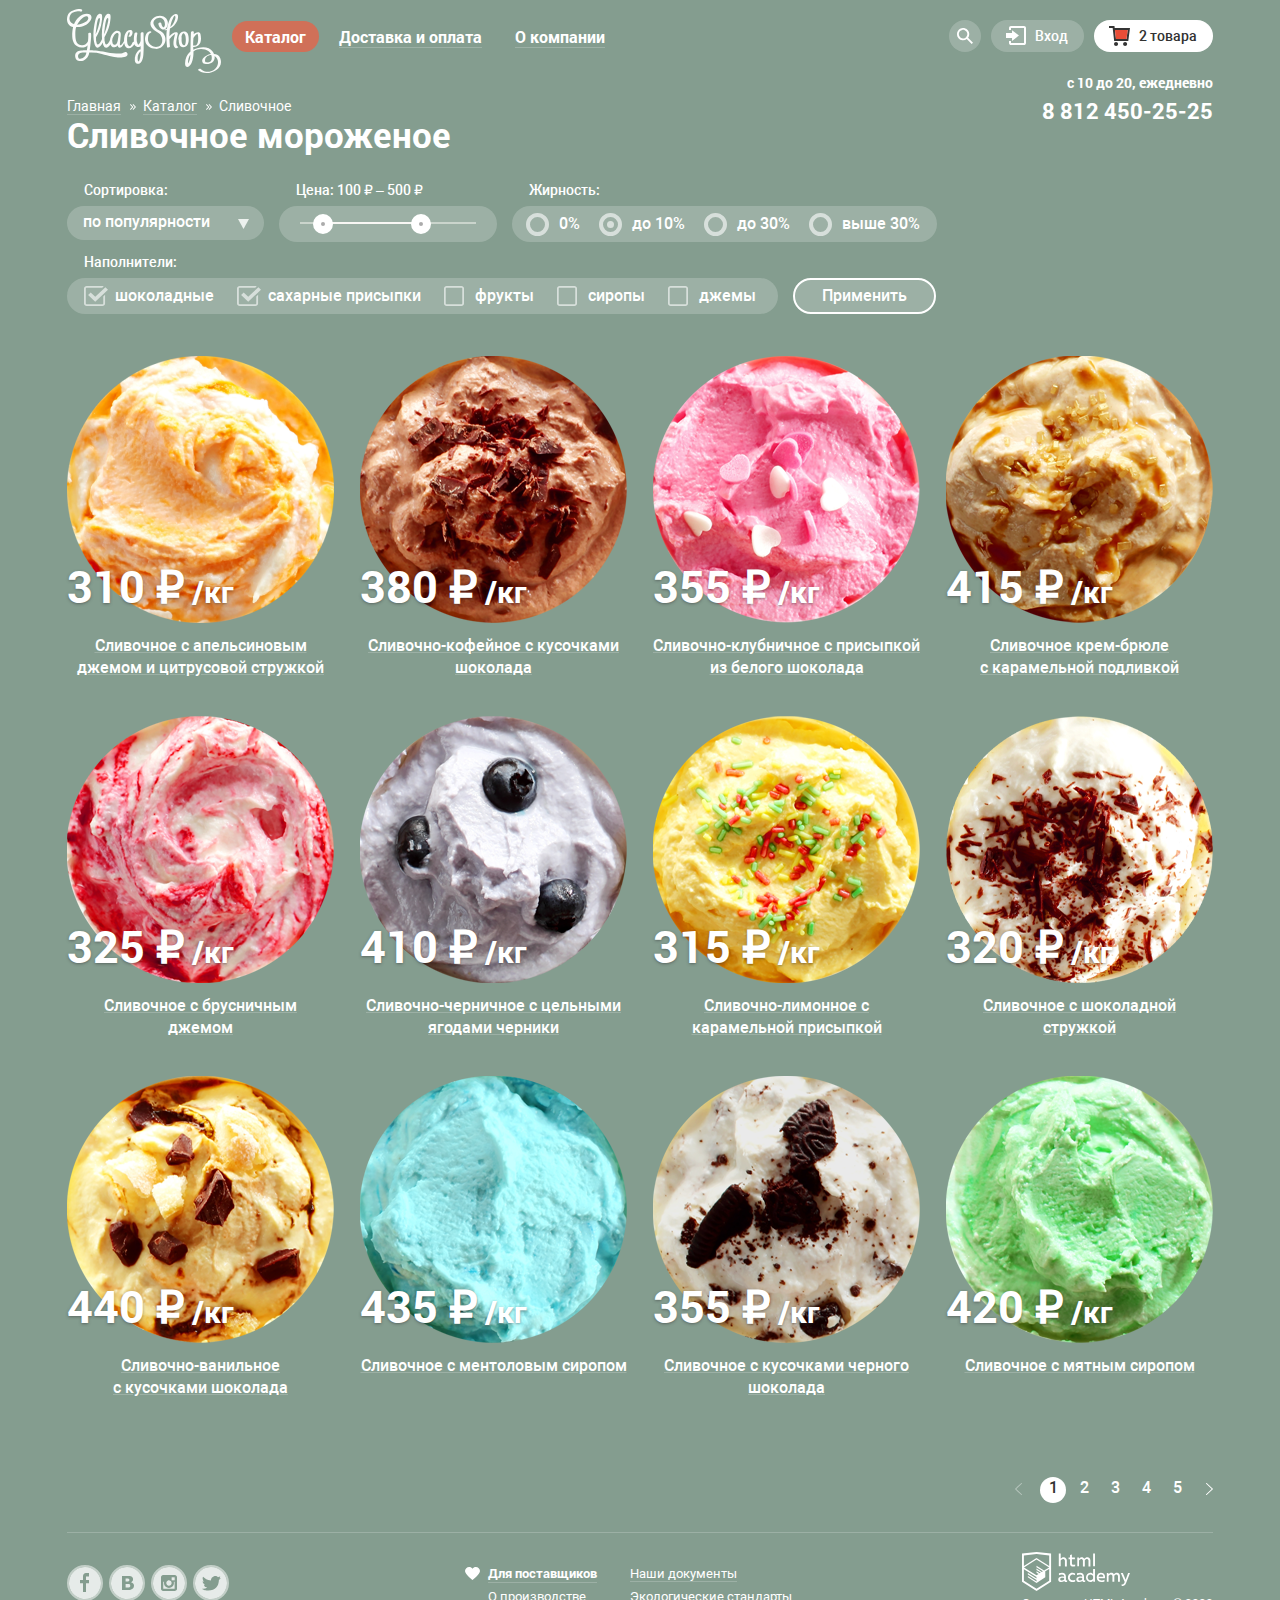
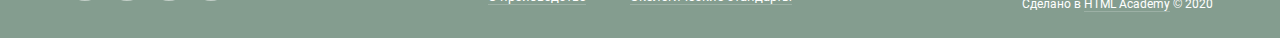
==== commit ba730547: "Корректировки и изменения в коде" ====
--- a/catalog.html
+++ b/catalog.html
@@ -76,9 +76,9 @@
                             </a>
                             <form class="user-cabinet__form" action="https://echo.htmlacademy.ru" method="POST">
                                 <label class="visually-hidden" for="user-cabinet-login">Логин</label>
-                                <input class="user-cabinet__login" id="user-cabinet-login" type="email" name="login" placeholder="email@example.com">
+                                <input class="user-cabinet__login" id="user-cabinet-login" type="email" name="login" placeholder="email@example.com" required>
                                 <label class="visually-hidden" for="user-cabinet-password">Пароль</label>
-                                <input class="user-cabinet__password" id="user-cabinet-password" type="password" name="password" placeholder="••••••">
+                                <input class="user-cabinet__password" id="user-cabinet-password" type="password" name="password" placeholder="••••••" required>
                                 <div class="user-cabinet__inner">
                                     <button class="button user-cabinet__button" type="submit">Войти</button>
                                     <div class="user-cabinet__help user-help">
@@ -147,11 +147,11 @@
                     <fieldset class="catalog-filters__sorting filters-sorting">
                         <legend class="filters-sorting__title">Сортировка:</legend>
                         <select name="sorting" id="sorting">
-                      <option value="по популярности">по популярности</option>
-                      <option value="сначала недорогие">сначала недорогие</option>
-                      <option value="">сначала дорогие</option>
-                      <option value="">по жирности</option>
-                    </select>
+                            <option value="по популярности">по популярности</option>
+                            <option value="сначала недорогие">сначала недорогие</option>
+                            <option value="">сначала дорогие</option>
+                            <option value="">по жирности</option>
+                        </select>
                         <label class="visually-hidden" for="sorting">Сортировка</label>
                     </fieldset>
                     <fieldset class="catalog-filters__range range-controls">
@@ -218,35 +218,30 @@
                 <h2 class="visually-hidden">Каталог мороженого</h2>
                 <ul class="catalog__list">
                     <li class="catalog__item catalog-item">
-                        <div class="catalog-item__wrapper"></div>
                         <img src="img/citrus_cream.png" alt="Сливочное мороженое с апельсиновым джемом и цитрусовой стружкой" width="267" height="267">
                         <p class="catalog-item__price">310 ₽<span>/кг</span></p>
                         <h3 class="catalog-item__title">Сливочное с апельсиновым джемом и цитрусовой стружкой</h3>
                         <a class="button catalog__button" href="">Быстрый просмотр</a>
                     </li>
                     <li class="catalog__item catalog-item">
-                        <div class="catalog-item__wrapper"></div>
                         <img src="img/chocolate_cream.png" alt="Сливочно-кофейное мороженое с кусочками шоколада" width="267" height="267">
                         <p class="catalog-item__price">380 ₽<span>/кг</span></p>
                         <h3 class="catalog-item__title">Сливочно-кофейное с кусочками шоколада</h3>
                         <a class="button catalog__button" href="">Быстрый просмотр</a>
                     </li>
                     <li class="catalog__item catalog-item">
-                        <div class="catalog-item__wrapper"></div>
                         <img src="img/strawberry.png" alt="Сливочно-клубничное мороженое с присыпкой из белого шоколада" width="267" height="267">
                         <p class="catalog-item__price">355 ₽<span>/кг</span></p>
                         <h3 class="catalog-item__title">Сливочно-клубничное с присыпкой из белого шоколада</h3>
                         <a class="button catalog__button" href="">Быстрый просмотр</a>
                     </li>
                     <li class="catalog__item catalog-item">
-                        <div class="catalog-item__wrapper"></div>
                         <img src="img/cream_caramel.png" alt="Сливочное крем-брюле с карамельной подливкой" width="267" height="267">
                         <p class="catalog-item__price">415 ₽<span>/кг</span></p>
                         <h3 class="catalog-item__title">Сливочное крем-брюле <br> с карамельной подливкой</h3>
                         <a class="button catalog__button" href="">Быстрый просмотр</a>
                     </li>
                     <li class="catalog__item catalog-item">
-                        <div class="catalog-item__wrapper"></div>
                         <img src="img/cowberry.png" alt="Сливочное мороженое с брусничным
                     джемом" width="267" height="267">
                         <p class="catalog-item__price">325 ₽<span>/кг</span></p>
@@ -254,117 +249,110 @@
                         <a class="button catalog__button" href="">Быстрый просмотр</a>
                     </li>
                     <li class="catalog__item catalog-item">
-                        <div class="catalog-item__wrapper"></div>
                         <img src="img/blueberry.png" alt="Сливочно-черничное мороженое с цельными ягодами черники" width="267" height="267">
                         <p class="catalog-item__price">410 ₽<span>/кг</span></p>
                         <h3 class="catalog-item__title">Сливочно-черничное с цельными ягодами черники</h3>
                         <a class="button catalog__button" href="">Быстрый просмотр</a>
                     </li>
                     <li class="catalog__item catalog-item">
-                        <div class="catalog-item__wrapper"></div>
                         <img src="img/lemon_caramel.png" alt="Сливочно-лимонное мороженое с карамельной присыпкой" width="267" height="267">
                         <p class="catalog-item__price">315 ₽<span>/кг</span></p>
                         <h3 class="catalog-item__title">Сливочно-лимонное с карамельной присыпкой</h3>
                         <a class="button catalog__button" href="">Быстрый просмотр</a>
                     </li>
                     <li class="catalog__item catalog-item">
-                        <div class="catalog-item__wrapper"></div>
                         <img src="img/cream_chip.png" alt="Сливочное мороженое с шоколадной стружкой" width="267" height="267">
                         <p class="catalog-item__price">320 ₽<span>/кг</span></p>
                         <h3 class="catalog-item__title">Сливочное с шоколадной стружкой</h3>
                         <a class="button catalog__button" href="">Быстрый просмотр</a>
                     </li>
                     <li class="catalog__item catalog-item">
-                        <div class="catalog-item__wrapper"></div>
                         <img src="img/vanilla_chocolate.png" alt="Сливочно-ванильное мороженое с кусочками шоколада" width="267" height="267">
                         <p class="catalog-item__price">440 ₽<span>/кг</span></p>
                         <h3 class="catalog-item__title">Сливочно-ванильное <br> с кусочками шоколада</h3>
                         <a class="button catalog__button" href="">Быстрый просмотр</a>
                     </li>
                     <li class="catalog__item catalog-item">
-                        <div class="catalog-item__wrapper"></div>
                         <img src="img/mentol.png" alt="Сливочноe мороженое с ментоловым сиропом" width="267" height="267">
                         <p class="catalog-item__price">435 ₽<span>/кг</span></p>
                         <h3 class="catalog-item__title">Сливочноe с ментоловым сиропом</h3>
                         <a class="button catalog__button" href="">Быстрый просмотр</a>
                     </li>
                     <li class="catalog__item catalog-item">
-                        <div class="catalog-item__wrapper"></div>
                         <img src="img/black_chocolate.png" alt="Сливочное с кусочками черного шоколада" width="267" height="267">
                         <p class="catalog-item__price">355 ₽<span>/кг</span></p>
                         <h3 class="catalog-item__title">Сливочное с кусочками черного шоколада</h3>
                         <a class="button catalog__button" href="">Быстрый просмотр</a>
                     </li>
                     <li class="catalog__item catalog-item">
-                        <div class="catalog-item__wrapper"></div>
                         <img src="img/mint.png" alt="Сливочное мороженое с мятным сиропом" width="267" height="267">
                         <p class="catalog-item__price">420 ₽<span>/кг</span></p>
-                        <h3 class="catalog-item__title">Сливочное с мятным сиропом</h3>
+                        <h3 class="catalog-item__title">Сливочное с мятным сиропом <br> </h3>
                         <a class="button catalog__button" href="">Быстрый просмотр</a>
                     </li>
                 </ul>
                 <ul class="pagination__list">
-                    <li class="pagination__item pagination__item_disabled">
+                    <li class="pagination__item pagination__item_before pagination__item_disabled">
                         <a aria-label="Предыдущая страница" href=""></a>
                     </li>
-                    <li class="pagination__item pagination__item_current">
+                    <li class="pagination__item pagination__item_number pagination__item_current">
                         <a aria-label="Первая страница" href="">1</a>
                     </li>
-                    <li class="pagination__item">
+                    <li class="pagination__item pagination__item_number">
                         <a aria-label="Вторая страница" href="">2</a>
                     </li>
-                    <li class="pagination__item">
+                    <li class="pagination__item pagination__item_number">
                         <a aria-label="Третья страница" href="">3</a>
                     </li>
-                    <li class="pagination__item">
+                    <li class="pagination__item pagination__item_number">
                         <a aria-label="Четвертая страница" href="">4</a>
                     </li>
-                    <li class="pagination__item">
+                    <li class="pagination__item pagination__item_number">
                         <a aria-label="Пятая страница" href="">5</a>
                     </li>
-                    <li class="pagination__item">
+                    <li class="pagination__item pagination__item_after">
                         <a aria-label="Следующая страница" href=""></a>
                     </li>
                 </ul>
             </section>
         </main>
 
-        <footer class="site-footer">
+        <footer class="site-footer catalog-footer">
             <div class="container">
                 <ul class="site-footer__socials socials">
                     <li class="socials__item">
                         <a class="socials__link socials__link_fb" href="" target="_blank">
                             <svg width="32" height="32" viewBox="0 0 32 32" fill="none" xmlns="http://www.w3.org/2000/svg">
-                          <path d="M16 0C12.8355 0 9.74207 0.938384 7.11088 2.69649C4.4797 4.45459 2.42894 6.95345 1.21793 9.87706C0.0069325 12.8007 -0.309921 16.0177 0.307443 19.1214C0.924806 22.2251 2.44866 25.0761 4.6863 27.3137C6.92394 29.5513 9.77487 31.0752 12.8786 31.6926C15.9823 32.3099 19.1993 31.9931 22.1229 30.7821C25.0466 29.5711 27.5454 27.5203 29.3035 24.8891C31.0616 22.2579 32 19.1645 32 16C32 11.7565 30.3143 7.68687 27.3137 4.68629C24.3131 1.68571 20.2435 0 16 0ZM20.06 9.45H17V12.9H20V16.34H17V25H14V16.34H11V12.9H14V9.45C13.9449 8.59575 14.2291 7.75426 14.7908 7.1083C15.3525 6.46234 16.1464 6.06407 17 6H20V9.45H20.06Z" fill="white" fill-opacity="0.8"/>
-                          </svg>
+                                <path d="M16 0C12.8355 0 9.74207 0.938384 7.11088 2.69649C4.4797 4.45459 2.42894 6.95345 1.21793 9.87706C0.0069325 12.8007 -0.309921 16.0177 0.307443 19.1214C0.924806 22.2251 2.44866 25.0761 4.6863 27.3137C6.92394 29.5513 9.77487 31.0752 12.8786 31.6926C15.9823 32.3099 19.1993 31.9931 22.1229 30.7821C25.0466 29.5711 27.5454 27.5203 29.3035 24.8891C31.0616 22.2579 32 19.1645 32 16C32 11.7565 30.3143 7.68687 27.3137 4.68629C24.3131 1.68571 20.2435 0 16 0ZM20.06 9.45H17V12.9H20V16.34H17V25H14V16.34H11V12.9H14V9.45C13.9449 8.59575 14.2291 7.75426 14.7908 7.1083C15.3525 6.46234 16.1464 6.06407 17 6H20V9.45H20.06Z" fill="white" fill-opacity="0.8"/>
+                            </svg>
                         </a>
                     </li>
                     <li class="socials__item">
                         <a class="socials__link socials__link_vk" href="" target="_blank">
                             <svg width="32" height="32" viewBox="0 0 32 32" fill="none" xmlns="http://www.w3.org/2000/svg">
-                          <path d="M16.64 14.49C16.9652 14.4904 17.2875 14.4293 17.59 14.31C17.8645 14.2077 18.0922 14.0085 18.23 13.75C18.3343 13.4964 18.3854 13.2241 18.38 12.95C18.376 12.7057 18.3143 12.4659 18.2 12.25C18.0714 12.0066 17.8523 11.8235 17.59 11.74C17.2687 11.627 16.9306 11.5695 16.59 11.57H14.59V14.57H15.16C15.75 14.52 16.24 14.51 16.64 14.49Z" fill="white" fill-opacity="0.8"/>
-                          <path d="M18.12 17.08C17.751 17.0101 17.3752 16.9832 17 17H14.61V20.5H17.06C17.4757 20.4953 17.8865 20.4104 18.27 20.25C18.591 20.1392 18.8632 19.9199 19.04 19.63C19.1865 19.3527 19.2621 19.0436 19.26 18.73C19.2753 18.3782 19.1848 18.0298 19 17.73C18.7922 17.4167 18.4806 17.1865 18.12 17.08Z" fill="white" fill-opacity="0.8"/>
-                          <path d="M16 0C12.8355 0 9.74207 0.938384 7.11088 2.69649C4.4797 4.45459 2.42894 6.95345 1.21793 9.87706C0.0069325 12.8007 -0.309921 16.0177 0.307443 19.1214C0.924806 22.2251 2.44866 25.0761 4.6863 27.3137C6.92394 29.5513 9.77487 31.0752 12.8786 31.6926C15.9823 32.3099 19.1993 31.9931 22.1229 30.7821C25.0466 29.5711 27.5454 27.5203 29.3035 24.8891C31.0616 22.2579 32 19.1645 32 16C32 11.7565 30.3143 7.68687 27.3137 4.68629C24.3131 1.68571 20.2435 0 16 0ZM22.6 20.53C22.3376 21.056 21.9537 21.5119 21.48 21.86C20.9342 22.2714 20.3122 22.5705 19.65 22.74C18.8286 22.9383 17.9848 23.029 17.14 23.01H11V9H16.45C17.2781 8.9868 18.1063 9.02354 18.93 9.11C19.473 9.19401 19.9994 9.36273 20.49 9.61C20.9868 9.84615 21.4013 10.2258 21.68 10.7C21.9455 11.1728 22.0801 11.7079 22.07 12.25C22.0819 12.8916 21.8931 13.5209 21.53 14.05C21.1452 14.588 20.6142 15.0045 20 15.25V15.32C20.8272 15.4588 21.5898 15.8541 22.18 16.45C22.7295 17.0712 23.0163 17.8815 22.98 18.71C23.0043 19.3386 22.8738 19.9636 22.6 20.53Z" fill="white" fill-opacity="0.8"/>
-                          </svg>
+                                <path d="M16.64 14.49C16.9652 14.4904 17.2875 14.4293 17.59 14.31C17.8645 14.2077 18.0922 14.0085 18.23 13.75C18.3343 13.4964 18.3854 13.2241 18.38 12.95C18.376 12.7057 18.3143 12.4659 18.2 12.25C18.0714 12.0066 17.8523 11.8235 17.59 11.74C17.2687 11.627 16.9306 11.5695 16.59 11.57H14.59V14.57H15.16C15.75 14.52 16.24 14.51 16.64 14.49Z" fill="white" fill-opacity="0.8"/>
+                                <path d="M18.12 17.08C17.751 17.0101 17.3752 16.9832 17 17H14.61V20.5H17.06C17.4757 20.4953 17.8865 20.4104 18.27 20.25C18.591 20.1392 18.8632 19.9199 19.04 19.63C19.1865 19.3527 19.2621 19.0436 19.26 18.73C19.2753 18.3782 19.1848 18.0298 19 17.73C18.7922 17.4167 18.4806 17.1865 18.12 17.08Z" fill="white" fill-opacity="0.8"/>
+                                <path d="M16 0C12.8355 0 9.74207 0.938384 7.11088 2.69649C4.4797 4.45459 2.42894 6.95345 1.21793 9.87706C0.0069325 12.8007 -0.309921 16.0177 0.307443 19.1214C0.924806 22.2251 2.44866 25.0761 4.6863 27.3137C6.92394 29.5513 9.77487 31.0752 12.8786 31.6926C15.9823 32.3099 19.1993 31.9931 22.1229 30.7821C25.0466 29.5711 27.5454 27.5203 29.3035 24.8891C31.0616 22.2579 32 19.1645 32 16C32 11.7565 30.3143 7.68687 27.3137 4.68629C24.3131 1.68571 20.2435 0 16 0ZM22.6 20.53C22.3376 21.056 21.9537 21.5119 21.48 21.86C20.9342 22.2714 20.3122 22.5705 19.65 22.74C18.8286 22.9383 17.9848 23.029 17.14 23.01H11V9H16.45C17.2781 8.9868 18.1063 9.02354 18.93 9.11C19.473 9.19401 19.9994 9.36273 20.49 9.61C20.9868 9.84615 21.4013 10.2258 21.68 10.7C21.9455 11.1728 22.0801 11.7079 22.07 12.25C22.0819 12.8916 21.8931 13.5209 21.53 14.05C21.1452 14.588 20.6142 15.0045 20 15.25V15.32C20.8272 15.4588 21.5898 15.8541 22.18 16.45C22.7295 17.0712 23.0163 17.8815 22.98 18.71C23.0043 19.3386 22.8738 19.9636 22.6 20.53Z" fill="white" fill-opacity="0.8"/>
+                            </svg>
                         </a>
                     </li>
                     <li class="socials__item">
                         <a class="socials__link socials__link_inst" href="" target="_blank">
                             <svg width="32" height="32" viewBox="0 0 32 32" fill="none" xmlns="http://www.w3.org/2000/svg">
-                          <g>
-                          <path d="M20.92 16C20.92 17.3155 20.3974 18.5771 19.4673 19.5072C18.5371 20.4374 17.2755 20.96 15.96 20.96C14.6445 20.96 13.3829 20.4374 12.4528 19.5072C11.5226 18.5771 11 17.3155 11 16C11.001 15.6158 11.048 15.233 11.14 14.86H10.24V21.7H21.64V14.86H20.74C20.8406 15.2325 20.901 15.6147 20.92 16Z" fill="white" fill-opacity="0.8"/>
-                          <path d="M16 18.66C16.5252 18.656 17.0375 18.4967 17.4723 18.202C17.9071 17.9073 18.245 17.4905 18.4432 17.0042C18.6415 16.5178 18.6913 15.9836 18.5864 15.4689C18.4816 14.9542 18.2266 14.4821 17.8539 14.1121C17.4811 13.7421 17.0071 13.4908 16.4916 13.3897C15.9762 13.2887 15.4424 13.3425 14.9575 13.5445C14.4726 13.7464 14.0584 14.0873 13.7669 14.5243C13.4755 14.9613 13.32 15.4748 13.32 16C13.3213 16.3506 13.3917 16.6976 13.5271 17.021C13.6625 17.3444 13.8602 17.638 14.1091 17.8851C14.358 18.1321 14.653 18.3276 14.9775 18.4606C15.3019 18.5936 15.6494 18.6613 16 18.66Z" fill="white" fill-opacity="0.8"/>
-                          <path d="M21.68 10.3H18.64V13.34H21.68V10.3Z" fill="white" fill-opacity="0.8"/>
-                          <path d="M16 0C12.8355 0 9.74207 0.938384 7.11088 2.69649C4.4797 4.45459 2.42894 6.95345 1.21793 9.87706C0.0069325 12.8007 -0.309921 16.0177 0.307443 19.1214C0.924806 22.2251 2.44866 25.0761 4.6863 27.3137C6.92394 29.5513 9.77487 31.0752 12.8786 31.6926C15.9823 32.3099 19.1993 31.9931 22.1229 30.7821C25.0466 29.5711 27.5454 27.5203 29.3035 24.8891C31.0616 22.2579 32 19.1645 32 16C32 11.7565 30.3143 7.68687 27.3137 4.68629C24.3131 1.68571 20.2435 0 16 0ZM24 21.7C24.0027 22.0045 23.9444 22.3064 23.8285 22.588C23.7127 22.8696 23.5416 23.1251 23.3253 23.3395C23.1091 23.5539 22.8521 23.7228 22.5695 23.8362C22.2869 23.9497 21.9845 24.0054 21.68 24H10.28C9.97928 23.9987 9.68175 23.9382 9.40442 23.8219C9.12709 23.7056 8.87537 23.5358 8.66366 23.3222C8.45194 23.1086 8.28436 22.8554 8.17049 22.5771C8.05662 22.2988 7.99869 22.0007 8.00001 21.7V10.3C7.99869 9.99927 8.05662 9.70123 8.17049 9.42289C8.28436 9.14455 8.45194 8.89137 8.66366 8.67779C8.87537 8.46422 9.12709 8.29443 9.40442 8.17814C9.68175 8.06184 9.97928 8.00131 10.28 8H21.67C21.9749 7.99467 22.2778 8.0503 22.561 8.16362C22.8441 8.27694 23.1017 8.44568 23.3188 8.65992C23.5358 8.87416 23.7079 9.12959 23.8249 9.41123C23.9418 9.69287 24.0014 9.99504 24 10.3V21.7Z" fill="white" fill-opacity="0.8"/>
-                          </g>
-                          </svg>
+                                <g>
+                                    <path d="M20.92 16C20.92 17.3155 20.3974 18.5771 19.4673 19.5072C18.5371 20.4374 17.2755 20.96 15.96 20.96C14.6445 20.96 13.3829 20.4374 12.4528 19.5072C11.5226 18.5771 11 17.3155 11 16C11.001 15.6158 11.048 15.233 11.14 14.86H10.24V21.7H21.64V14.86H20.74C20.8406 15.2325 20.901 15.6147 20.92 16Z" fill="white" fill-opacity="0.8"/>
+                                    <path d="M16 18.66C16.5252 18.656 17.0375 18.4967 17.4723 18.202C17.9071 17.9073 18.245 17.4905 18.4432 17.0042C18.6415 16.5178 18.6913 15.9836 18.5864 15.4689C18.4816 14.9542 18.2266 14.4821 17.8539 14.1121C17.4811 13.7421 17.0071 13.4908 16.4916 13.3897C15.9762 13.2887 15.4424 13.3425 14.9575 13.5445C14.4726 13.7464 14.0584 14.0873 13.7669 14.5243C13.4755 14.9613 13.32 15.4748 13.32 16C13.3213 16.3506 13.3917 16.6976 13.5271 17.021C13.6625 17.3444 13.8602 17.638 14.1091 17.8851C14.358 18.1321 14.653 18.3276 14.9775 18.4606C15.3019 18.5936 15.6494 18.6613 16 18.66Z" fill="white" fill-opacity="0.8"/>
+                                    <path d="M21.68 10.3H18.64V13.34H21.68V10.3Z" fill="white" fill-opacity="0.8"/>
+                                    <path d="M16 0C12.8355 0 9.74207 0.938384 7.11088 2.69649C4.4797 4.45459 2.42894 6.95345 1.21793 9.87706C0.0069325 12.8007 -0.309921 16.0177 0.307443 19.1214C0.924806 22.2251 2.44866 25.0761 4.6863 27.3137C6.92394 29.5513 9.77487 31.0752 12.8786 31.6926C15.9823 32.3099 19.1993 31.9931 22.1229 30.7821C25.0466 29.5711 27.5454 27.5203 29.3035 24.8891C31.0616 22.2579 32 19.1645 32 16C32 11.7565 30.3143 7.68687 27.3137 4.68629C24.3131 1.68571 20.2435 0 16 0ZM24 21.7C24.0027 22.0045 23.9444 22.3064 23.8285 22.588C23.7127 22.8696 23.5416 23.1251 23.3253 23.3395C23.1091 23.5539 22.8521 23.7228 22.5695 23.8362C22.2869 23.9497 21.9845 24.0054 21.68 24H10.28C9.97928 23.9987 9.68175 23.9382 9.40442 23.8219C9.12709 23.7056 8.87537 23.5358 8.66366 23.3222C8.45194 23.1086 8.28436 22.8554 8.17049 22.5771C8.05662 22.2988 7.99869 22.0007 8.00001 21.7V10.3C7.99869 9.99927 8.05662 9.70123 8.17049 9.42289C8.28436 9.14455 8.45194 8.89137 8.66366 8.67779C8.87537 8.46422 9.12709 8.29443 9.40442 8.17814C9.68175 8.06184 9.97928 8.00131 10.28 8H21.67C21.9749 7.99467 22.2778 8.0503 22.561 8.16362C22.8441 8.27694 23.1017 8.44568 23.3188 8.65992C23.5358 8.87416 23.7079 9.12959 23.8249 9.41123C23.9418 9.69287 24.0014 9.99504 24 10.3V21.7Z" fill="white" fill-opacity="0.8"/>
+                                </g>
+                            </svg>
                         </a>
                     </li>
                     <li class="socials__item">
                         <a class="socials__link socials__link_tw" href="" target="_blank">
                             <svg width="32" height="32" viewBox="0 0 32 32" fill="none" xmlns="http://www.w3.org/2000/svg">
-                          <path d="M16 0C12.8355 0 9.74207 0.938384 7.11088 2.69649C4.4797 4.45459 2.42894 6.95345 1.21793 9.87706C0.0069325 12.8007 -0.309921 16.0177 0.307443 19.1214C0.924806 22.2251 2.44866 25.0761 4.6863 27.3137C6.92394 29.5513 9.77487 31.0752 12.8786 31.6926C15.9823 32.3099 19.1993 31.9931 22.1229 30.7821C25.0466 29.5711 27.5454 27.5203 29.3035 24.8891C31.0616 22.2579 32 19.1645 32 16C32 11.7565 30.3143 7.68687 27.3137 4.68629C24.3131 1.68571 20.2435 0 16 0ZM23.94 12.81C23.69 19.33 20.48 23.64 12.94 23.51H12.46C12.01 23.51 7.91001 23.07 7.11001 21.69C8.8989 21.9555 10.7228 21.5494 12.23 20.55C11.18 20.26 9.31001 20.09 8.98001 17.7C9.39279 17.8642 9.84415 17.9058 10.28 17.82C9.00001 17 7.53001 16.3 7.61001 14.17C8.02796 14.4893 8.54454 14.652 9.07001 14.63C8.30001 14.4 6.92001 11.39 8.07001 9.85C10.07 11.64 12.14 13.33 15.87 13.49C16.1 11.28 17.11 9.79 19.04 9.17C19.7375 8.93332 20.4908 8.91568 21.1986 9.11946C21.9065 9.32323 22.5351 9.73867 23 10.31C23.74 10.08 24.45 9.84 25.19 9.62C25.1758 9.95711 25.0846 10.2865 24.9234 10.5829C24.7622 10.8793 24.5353 11.1349 24.26 11.33C24.5167 11.3601 24.7768 11.3336 25.0221 11.2524C25.2674 11.1712 25.492 11.0372 25.68 10.86C25.5628 11.2985 25.3443 11.7034 25.0421 12.0421C24.7399 12.3808 24.3624 12.6438 23.94 12.81Z" fill="white" fill-opacity="0.8"/>
-                          </svg>
+                                <path d="M16 0C12.8355 0 9.74207 0.938384 7.11088 2.69649C4.4797 4.45459 2.42894 6.95345 1.21793 9.87706C0.0069325 12.8007 -0.309921 16.0177 0.307443 19.1214C0.924806 22.2251 2.44866 25.0761 4.6863 27.3137C6.92394 29.5513 9.77487 31.0752 12.8786 31.6926C15.9823 32.3099 19.1993 31.9931 22.1229 30.7821C25.0466 29.5711 27.5454 27.5203 29.3035 24.8891C31.0616 22.2579 32 19.1645 32 16C32 11.7565 30.3143 7.68687 27.3137 4.68629C24.3131 1.68571 20.2435 0 16 0ZM23.94 12.81C23.69 19.33 20.48 23.64 12.94 23.51H12.46C12.01 23.51 7.91001 23.07 7.11001 21.69C8.8989 21.9555 10.7228 21.5494 12.23 20.55C11.18 20.26 9.31001 20.09 8.98001 17.7C9.39279 17.8642 9.84415 17.9058 10.28 17.82C9.00001 17 7.53001 16.3 7.61001 14.17C8.02796 14.4893 8.54454 14.652 9.07001 14.63C8.30001 14.4 6.92001 11.39 8.07001 9.85C10.07 11.64 12.14 13.33 15.87 13.49C16.1 11.28 17.11 9.79 19.04 9.17C19.7375 8.93332 20.4908 8.91568 21.1986 9.11946C21.9065 9.32323 22.5351 9.73867 23 10.31C23.74 10.08 24.45 9.84 25.19 9.62C25.1758 9.95711 25.0846 10.2865 24.9234 10.5829C24.7622 10.8793 24.5353 11.1349 24.26 11.33C24.5167 11.3601 24.7768 11.3336 25.0221 11.2524C25.2674 11.1712 25.492 11.0372 25.68 10.86C25.5628 11.2985 25.3443 11.7034 25.0421 12.0421C24.7399 12.3808 24.3624 12.6438 23.94 12.81Z" fill="white" fill-opacity="0.8"/>
+                            </svg>
                         </a>
                     </li>
                 </ul>
--- a/css/style.min.css
+++ b/css/style.min.css
@@ -1 +1 @@
-@-webkit-keyframes bounce{0%{transform:translateY(-2000px)}70%{transform:translateY(30px)}90%{transform:translateY(-10px)}to{transform:translateY(0)}}@keyframes bounce{0%{transform:translateY(-2000px)}70%{transform:translateY(30px)}90%{transform:translateY(-10px)}to{transform:translateY(0)}}@-webkit-keyframes shake{0%,to{transform:translateX(0)}10%,30%,50%,70%,90%{transform:translateX(-10px)}20%,40%,60%,80%{transform:translateX(10px)}}@keyframes shake{0%,to{transform:translateX(0)}10%,30%,50%,70%,90%{transform:translateX(-10px)}20%,40%,60%,80%{transform:translateX(10px)}}@font-face{font-family:'Roboto';font-style:normal;font-weight:400;src:local('Roboto'),local('Roboto-Regular'),url(../fonts/roboto.woff2) format('woff2'),url(../fonts/roboto.woff) format('woff')}@font-face{font-family:'Roboto';font-style:normal;font-weight:500;src:local('Roboto Medium'),local('Roboto-Medium'),url(../fonts/robotomedium.woff2) format('woff2'),url(../fonts/robotomedium.woff) format('woff')}@font-face{font-family:'Roboto';font-style:normal;font-weight:900;src:local('Roboto Black'),local('Roboto-Black'),url(../fonts/robotobold.woff2) format('woff2'),url(../fonts/robotobold.woff) format('woff')}:root{--body-background-green: #849D8F;--body-background-blue: #8996A6;--body-background-pink: #9D8B84;--main-color-white: #FFFFFF;--main-color-black: #000000;--border-bottom: rgba(255, 255, 255, 0.2);--button-shadow: rgba(172, 16, 0, 0.64);--button-text-shadow: rgba(160, 32, 11, 0.76);--button-gradient-top: #F26843;--button-gradient-bot: #E74A35;--raspberry-background: #dc143c;--chocolate-background: #d2691e;--catalog-text-shadow: rgba(49, 50, 53, 0.5);--features-background: #f4a460;--blog-color: #323232;--blog-mailing-background: #F8F7F4;--catalog-item-shadow: rgba(0, 0, 0, 0.2);--mailing-form-color: #5A5A5A;--mailing-form-border: rgba(178, 178, 178, 0.52);--contacts-all-color: #FEFEFE;--socials-border-color: rgba(255, 255, 255, 0.5);--submenu-border-color: rgba(50, 50, 50, 0.2);--submenu-box-shadow: rgba(0, 0, 0, 0.4);--submenu-background-hover: #FBDED7;--submenu-background-active: #F6B5A5;--submenu-active: #D07058;--placeholder-color: #999999;--input-border: #D3D3D2;--navigation-item-active: #EDEDED;--navigation-item-box-shadow-active: #696969;--user-cabinet-help-hover: #E84D37;--user-cabinet-help-border: rgba(232, 77, 55, 0.5);--footer-link-hover: #FFBC9E;--footer-link-border-hover: rgba(255, 188, 158, 0.5);--input-border-color: rgba(46, 136, 228, 0.52);--button-box-shadow-hover: #AC1000;--button-background-active: rgba(0, 0, 0, 0.07);--button-box-shadow-active: #942718;--slider-controls-hover: rgba(255, 255, 255, 0.4);--modal-close-color: #231F20;--border-cart-full: #CACAC7;--toggle-background: #ababab;--scale-bar-color: rgba(248, 247, 244, 0.5)}html{height:100%;box-sizing:border-box}body{min-width:1200px;min-height:100%;margin:0;padding:0;display:grid;grid-template-rows:-webkit-min-content 1fr -webkit-min-content;grid-template-rows:min-content 1fr min-content;align-content:start;font-family:'Roboto',Arial,sans-serif;font-size:18px;line-height:22px;font-weight:700;background-color:var(--body-background-green)}a{text-decoration:none}img{max-width:100%;height:auto}.visually-hidden{position:absolute;width:1px;height:1px;margin:-1px;border:0;padding:0;clip:rect(0 0 0 0);overflow:hidden}.container{width:1146px;margin:0 auto}.button{display:inline-block;vertical-align:top;padding:9px 40px;background:linear-gradient(180deg,var(--button-gradient-top) 0%,var(--button-gradient-bot) 100%);box-shadow:0 2px 2px var(--button-shadow);border-radius:70px;font-size:32px;line-height:44px;color:var(--main-color-white);text-shadow:0 2px 5px var(--button-text-shadow)}.button:focus,.button:hover{background:linear-gradient(0deg,var(--border-bottom),var(--border-bottom)),linear-gradient(180deg,var(--button-gradient-top) 0%,var(--button-gradient-bot) 100%);box-shadow:0 2px 2px var(--button-box-shadow-hover)}.button:active{background:linear-gradient(0deg,var(--button-background-active),var(--button-background-active)),linear-gradient(180deg,var(--button-gradient-top) 0%,var(--button-gradient-bot) 100%);box-shadow:inset 0 2px 2px var(--button-box-shadow-active)}.site-wrapper{background-repeat:no-repeat;background-position:top center}.site-wrapper_1{background-color:var(--body-background-green);background-image:url(../img/icecream_raspberry_main.png)}.site-wrapper_2{background-color:var(--body-background-blue);background-image:url(../img/icecream_lemon_main.png)}.site-wrapper_3{background-color:var(--body-background-pink);background-image:url(../img/icecream_strawberry_main.png)}.site-header__top{display:flex;justify-content:space-between;padding-top:9px}.main-navigation{flex-grow:1;padding-left:11px}.main-navigation__list{margin:0;display:flex;flex-wrap:wrap;padding:19px 0 0;font-size:16px;line-height:18px;list-style-type:none}.main-navigation__item:not(:last-child){margin-right:7px}.main-navigation__item{position:relative;padding-bottom:20px}.navigation-item__link{background:0 0;color:var(--main-color-white);padding:5px 13px;border-radius:26px}.navigation-item__link span{border-bottom:1px solid var(--border-bottom)}.main-navigation__item:hover .navigation-item__link{background:var(--main-color-white);color:var(--blog-color)}.main-navigation__item:active .navigation-item__link{background:var(--navigation-item-active);box-shadow:inset 0 2px 1px var(--navigation-item-box-shadow-active)}.main-navigation__item_active{background:var(--submenu-active)}.main-navigation__item:hover .submenu,.personal-navigation__search:hover .search__form,.user-cabinet:hover .user-cabinet__form{display:block}.submenu{margin:0;display:none;position:absolute;top:31px;right:-49px;list-style-type:none;font-style:normal;font-weight:400;font-size:14px;line-height:16px;background:var(--main-color-white);box-shadow:0 20px 20px var(--submenu-box-shadow);border-radius:4px;width:143px;z-index:1}.submenu-list{padding-top:1px;list-style-type:none}.submenu__item a{display:block;padding-left:21px}.filters-sorting select:hover,.submenu-item__link{color:var(--blog-color)}.submenu-item__link:hover{background-color:var(--submenu-background-hover)}.submenu-item__link:active{background-color:var(--submenu-background-active)}.submenu-item__link_active{background-color:var(--submenu-active)}.submenu__main-link{position:relative;padding-top:10px;padding-bottom:9px;border-top-left-radius:4px;border-top-right-radius:4px;font-weight:700;font-size:14px;line-height:18px}.submenu::after{content:"";position:absolute;height:1px;background-color:var(--submenu-border-color);width:128px;top:37px;left:7px}.submenu-list__item a{padding-top:7px;padding-bottom:7px}.submenu-list__item:first-child a{padding-bottom:10px;padding-top:10px}.submenu-list__item:last-child a{border-bottom-right-radius:4px;border-bottom-left-radius:4px;padding-top:10px;padding-bottom:10px}.personal-navigation{display:flex;align-items:center;font-weight:500;font-size:14px;line-height:16px}.personal-navigation__item{position:relative;padding-bottom:10px}.search__form{display:none;position:absolute;top:36px;right:0;padding:18px 15px;background:var(--blog-mailing-background);box-shadow:0 20px 20px var(--submenu-box-shadow);border-radius:4px;z-index:1}.search__form input{width:311px;max-height:44px;padding:15px;border:1px solid var(--input-border);box-sizing:border-box;border-radius:4px}.search__form input::-webkit-input-placeholder{color:var(--placeholder-color)}.search__form input::-moz-placeholder{color:var(--placeholder-color)}.search__form input::placeholder{color:var(--placeholder-color)}.personal-navigation__item:not(:last-child){margin-right:10px}.search__link{display:flex;padding:8px;background:var(--border-bottom);border-radius:50%}.user-cabinet{position:relative}.user-cabinet__form{display:none;padding:19px 16px 22px 19px;position:absolute;top:36px;right:0;background:var(--blog-mailing-background);box-shadow:0 20px 20px var(--submenu-box-shadow);border-radius:4px;z-index:1}.user-cabinet__form input{width:241px;max-height:44px;margin-bottom:20px;border:1px solid var(--input-border);box-sizing:border-box;border-radius:4px}.mailing-form input:hover,.modal-feedback__form input:hover,.modal-feedback__form textarea:hover,.search__form input:hover,.user-cabinet__form input:hover{padding-left:14px;border:2px solid var(--input-border)}.modal-feedback__form textarea:hover{padding-top:15px}.mailing-form input:focus,.modal-feedback__form input:focus,.modal-feedback__form textarea:focus,.search__form input:focus,.user-cabinet__form input:focus{outline:0;border-color:var(--input-border-color);font-weight:700;font-size:16px;line-height:20px;color:var(--blog-color)}.user-cabinet__form input::-webkit-input-placeholder{color:var(--placeholder-color)}.user-cabinet__form input::-moz-placeholder{color:var(--placeholder-color)}.user-cabinet__form input::placeholder{color:var(--placeholder-color)}.user-cabinet__login{padding:15px}.user-cabinet__password{padding:13px 15px}.user-cabinet__link{display:flex;position:relative;padding:8px 16px 8px 44px;background:var(--border-bottom);color:var(--main-color-white);border-radius:20px}.cart__link svg,.user-cabinet__link svg{position:absolute;top:6px;left:15px}.user-cabinet__button{padding:14px 26px;font-weight:700;font-size:18px;line-height:16px;border:0;cursor:pointer}.user-cabinet__inner{display:flex;justify-content:space-between}.user-cabinet__help{display:flex;flex-direction:column;justify-content:space-around}.user-cabinet__help a{width:-webkit-max-content;width:-moz-max-content;width:max-content;font-weight:400;font-size:13px;line-height:15px;color:var(--blog-color);border-bottom:1px solid var(--submenu-border-color)}.user-cabinet__help a:active,.user-cabinet__help a:focus,.user-cabinet__help a:hover{color:var(--user-cabinet-help-hover);border-bottom-color:var(--user-cabinet-help-border)}.navigation-link:hover{color:var(--blog-color)}.navigation-link:hover svg path{fill:var(--blog-color)}.cart__link{display:flex;position:relative;padding:8px 16px 8px 45px;background:var(--border-bottom);color:var(--main-color-white);border-radius:20px}.site-header__bottom{padding-top:2px;display:flex;justify-content:flex-end}.site-header__contacts a,.working-hours{color:var(--main-color-white);font-size:22px;line-height:24px}.working-hours{margin:0 0 8px;font-size:14px;line-height:16px;text-align:end}.slider{margin-bottom:40px;padding-top:212px;position:relative;text-align:center}.slider__list{margin:0}.slide{margin:0 auto;display:none;max-width:672px}.slide__title{margin-bottom:28px;font-size:60px;line-height:60px;color:var(--main-color-white)}.slider__controls{display:flex;justify-content:space-between;position:absolute;bottom:22px;left:0;z-index:20;width:79px}.slider__controls button{padding:0;width:21px;height:21px;background-color:transparent;border:2px solid var(--main-color-white);border-radius:50%;cursor:pointer}.slider__controls button:hover{background-color:var(--slider-controls-hover)}.navigation-link:hover,.slider__controls .current,.slider__controls .current:hover{background-color:var(--main-color-white)}.catalog__item:hover .catalog-item__wrapper,.catalog__item:hover .catalog__button,.slide__item_current{display:block}.stocks__list{margin:0 0 42px;display:flex;justify-content:space-between;list-style:none;color:var(--main-color-white)}.stocks__item{display:flex;flex-direction:column;box-sizing:border-box;padding-top:16px;padding-left:16px;padding-right:20px;max-width:560px;border-radius:16px}.stocks-item__title{margin:0 0 16px;font-size:35px;line-height:41px}.stocks-item__descr{margin:0 0 44px;font-size:18px;line-height:22px}.stocks__button{margin-bottom:22px;padding:11px 22px;font-size:18px;line-height:24px;align-self:flex-end}.stocks-item:first-child{background-image:url(../img/raspberry.png);background-repeat:no-repeat;background-color:var(--raspberry-background)}.stocks-item:last-child{background-image:url(../img/chocolate_img.png);background-repeat:no-repeat;background-color:var(--chocolate-background)}.catalog__list{display:grid;grid-column-gap:26px;grid-row-gap:37px;grid-template-columns:267px 267px 267px 267px;list-style-type:none;grid-auto-rows:auto;color:var(--main-color-white)}.catalog__item{position:relative}.catalog-main__list .catalog__item::after{content:"";position:absolute;width:61px;height:61px;top:0;left:0;background-image:url(../img/hit.svg);background-color:var(--main-color-white);background-position:14px;border-radius:50%;background-repeat:no-repeat}.catalog__item img{margin-bottom:8px}.catalog-item__price{margin:0;position:absolute;bottom:70px;font-size:45px;line-height:45px;text-shadow:0 1px 3px var(--catalog-text-shadow)}.catalog-item__price span{padding-left:7px;font-size:30px;line-height:35px}.catalog-item__title{margin:0;font-weight:500;font-size:16px;line-height:22px;text-align:center;text-decoration:underline;-webkit-text-decoration-color:var(--border-bottom);text-decoration-color:var(--border-bottom)}.catalog__button{display:none;position:absolute;padding:12px 16px;right:34px;bottom:-54px;font-size:18px;line-height:24px;z-index:2}.catalog-item__wrapper{display:none;position:absolute;width:293px;height:402px;top:-5px;left:-13px;background:var(--main-color-white);opacity:.2;box-shadow:0 20px 20px var(--catalog-item-shadow);border-radius:4px;z-index:1}.catalog-main,.features{margin-bottom:40px}.features{padding-top:25px;padding-left:20px;border-radius:16px;background-image:url(../img/img_wafer.jpg);background-color:var(--features-background);color:var(--blog-color)}.features__title{margin:0 0 15px;font-weight:500;font-size:24px;line-height:30px}.features-item__descr{margin:0}.features__list{margin:0;padding-left:55px;padding-right:20px;padding-bottom:9px;list-style-type:none;font-weight:400;font-size:16px;line-height:22px;display:flex;justify-content:space-between;flex-wrap:wrap}.features__item{position:relative;width:485px;margin-bottom:22px}.features__item::before{position:absolute;content:"";width:45px;height:45px;border:2px solid var(--blog-color);border-radius:50%;top:-8px;left:-55px}.features__item:nth-child(1)::before{background-image:url(../img/icecream_icon.svg);background-position:14px 5px;background-repeat:no-repeat}.features__item:nth-child(2)::before{background-image:url(../img/cow_icon.svg);background-position:10px;background-repeat:no-repeat}.features__item:nth-child(3)::before{background-image:url(../img/leaf_icon.svg);background-position:14px 9px;background-repeat:no-repeat}.features__item:nth-child(4)::before{background-image:url(../img/termo_icon.svg);background-position:16px 8px;background-repeat:no-repeat}.site-blog{margin-bottom:40px;display:flex;justify-content:space-between}.site-blog__item{width:560px}.blog{box-sizing:border-box;padding-top:17px;padding-left:20px;padding-bottom:87px;border-radius:16px;background-color:var(--main-color-white);background-image:url(../img/strawberry_background.png);background-repeat:no-repeat}.blog__title{margin:0 0 3px;font-weight:500;font-size:16px;line-height:22px;color:var(--blog-color)}.blog__link{font-size:24px;line-height:30px;color:var(--blog-color);text-decoration:underline}.mailing,.mailing-form{border-radius:16px;background-color:var(--blog-mailing-background);background-repeat:no-repeat}.mailing{box-sizing:border-box;padding-top:5px;padding-left:6px;padding-right:6px;background-image:url(../img/mail_background.png)}.mailing-form{padding:23px 20px 35px}.mailing-form__descr{margin:0 0 42px;color:var(--mailing-form-color);font-weight:400;font-size:16px;line-height:22px}.mailing-form__box{display:flex;justify-content:space-between}.mailing-form__mail{width:351px;padding-left:15px;border:1px solid var(--mailing-form-border);border-radius:6px;font-weight:400;font-size:16px;line-height:24px}.mailing-form__button{padding:10px 20px 9px 19px;font-size:18px;line-height:24px;border:0;cursor:pointer}.contacts,.contacts iframe{position:relative}.contacts img{position:absolute;height:-webkit-max-content;height:-moz-max-content;height:max-content;z-index:1}.contacts iframe{min-width:100%;z-index:2;border:0}.contacts-all{box-sizing:border-box;padding:31px 25px;position:absolute;top:61px;right:59px;max-width:303px;background-color:var(--contacts-all-color);border-radius:16px;color:var(--blog-color);z-index:3}.contacts-all__address,.contacts-all__phone{margin:0 0 22px;font-weight:400;font-size:14px;line-height:20px}.contacts-all__address span,.contacts-all__phone a{font-weight:700;font-size:18px;line-height:24px}.contacts-all__phone{margin:0 0 28px}.contacts-all__phone a{color:var(--blog-color)}.contacts-all__button{padding:10px 28px;font-size:18px;line-height:24px}.site-footer .container,.socials{display:flex;justify-content:space-between}.site-footer .container{padding-top:16px;padding-bottom:25px}.socials{margin:0;flex-wrap:wrap;align-items:center;width:164px;list-style-type:none}.socials__link{display:flex;width:32px;height:32px;border:2px solid var(--socials-border-color);border-radius:50%}.socials__link:active svg path,.socials__link:focus svg path,.socials__link:hover svg path{fill-opacity:1}.footer-menu{margin:0;width:327px;list-style-type:none;display:grid;grid-template-columns:auto auto;grid-auto-rows:-webkit-min-content;grid-auto-rows:min-content;align-content:center;padding-left:49px;grid-column-gap:11px}.footer-menu__link{font-weight:400;font-size:13px;line-height:18px;color:var(--main-color-white);border-bottom:1px solid var(--border-bottom)}.footer-menu__link:active,.footer-menu__link:focus,.footer-menu__link:hover,.site-header__contacts a:active,.site-header__contacts a:focus,.site-header__contacts a:hover{color:var(--footer-link-hover);border-bottom-color:var(--footer-link-border-hover)}.footer-menu__item:first-child .footer-menu__link{position:relative;font-weight:700;font-size:13px;line-height:18px}.footer-menu__item:first-child .footer-menu__link::before{position:absolute;content:"";width:15px;height:13px;background-image:url(../img/heart_icon.svg);top:3px;right:117px}.copyright__descr{margin:0;font-weight:400;font-size:12px;line-height:18px;color:var(--main-color-white)}.breadcrumbs__item a,.copyright__link{color:var(--main-color-white);border-bottom:1px solid var(--border-bottom)}.modal{display:none;position:fixed;right:0;left:0;margin:auto;background-position:0 0;background:var(--blog-mailing-background);border-radius:6px;z-index:20}.modal-feedback{padding:20px 25px 27px 23px;top:60px;bottom:auto;width:477px;box-sizing:border-box}.modal-feedback__form{display:flex;flex-direction:column}.modal-feedback__mail,.modal-feedback__name{margin:0;padding:0}.modal-feedback__message{padding:0;margin:0 0 25px}.modal-feedback p:not(:last-of-type){margin-bottom:20px}.modal-feedback input,.modal-feedback textarea{width:267px;height:44px;padding-left:15px;border:1px solid var(--input-border);box-sizing:border-box;border-radius:4px}.modal-feedback__message textarea{width:428px;height:154px;padding-top:16px}.modal-feedback input::-webkit-input-placeholder,.modal-feedback textarea::-webkit-input-placeholder{font-weight:400;font-size:16px;line-height:20px;color:var(--placeholder-color)}.modal-feedback input::-moz-placeholder,.modal-feedback textarea::-moz-placeholder{font-weight:400;font-size:16px;line-height:20px;color:var(--placeholder-color)}.modal-feedback input::placeholder,.modal-feedback textarea::placeholder{font-weight:400;font-size:16px;line-height:20px;color:var(--placeholder-color)}.modal-feedback__title{padding:0;margin:0 0 26px;font-style:normal;font-weight:500;font-size:24px;line-height:28px}.modal-feedback__button{width:140px;border:0;padding:10px 24px;font-style:normal;font-weight:700;font-size:18px;line-height:24px;align-self:flex-end;cursor:pointer}.modal__close{padding:0;position:absolute;top:4px;right:10px;width:18px;background-color:transparent;border:0;cursor:pointer;z-index:20}.modal__close::after,.modal__close::before{content:"";position:absolute;top:12px;left:2px;width:2px;height:21px;border-radius:3px;background:var(--modal-close-color)}.modal__close::before{transform:rotate(45deg)}.modal__close::after{transform:rotate(-45deg)}.modal-show{display:block;-webkit-animation:bounce .6s;animation:bounce .6s}.modal-error{-webkit-animation:shake .6s;animation:shake .6s}.current-page__link,.current-page__link:active,.current-page__link:focus,.current-page__link:hover{background:var(--submenu-active);color:var(--main-color-white)}.site-logo__link{max-height:64px}.current__link{background:var(--submenu-active)}.current__link span{border:0}.cart-link__full{background-color:var(--main-color-white);color:var(--blog-color)}.cart:hover .cart__full{display:flex}.cart{position:relative}.cart__full{display:none;position:absolute;width:539px;padding-top:28px;padding-left:21px;padding-right:17px;flex-direction:column;top:36px;right:0;background:var(--blog-mailing-background);box-shadow:0 20px 20px var(--submenu-box-shadow);border-radius:4px;box-sizing:border-box;z-index:20}.cart-full__list,.cart-item{display:flex;position:relative}.cart-full__list{margin:0;padding:0;flex-direction:column}.cart-full__list:after{content:"";position:absolute;width:510px;height:0;outline:1px solid var(--border-cart-full);bottom:17px;right:-3px}.cart-item{margin-bottom:37px}.cart-item:last-child{margin-bottom:33px}.cart-item__name{color:var(--blog-color)}.cart-item__amount,.cart-item__name,.cart-item__price{font-style:normal;font-weight:400;font-size:13px;line-height:16px}.cart-item__price{color:var(--blog-color)}.cart-item__name{position:relative;width:216px;margin-right:31px}.cart-item:first-child .cart-item__name::before{content:"";position:absolute;width:33px;height:33px;top:-9px;left:-46px;background-image:url(../img/cart-item-1.png)}.cart-item:nth-child(2) .cart-item__name::before{content:"";position:absolute;width:33px;height:33px;top:-9px;left:-46px;background-image:url(../img/cart-item-2.png)}.cart-item__amount{margin:0 26px 0 0;color:var(--main-color-black)}.cart-item__amount span{opacity:.5}.cart-item__price{margin:0}.cart-full__total{margin:0 0 15px;padding:0;align-self:flex-end;font-size:15px;line-height:16px;color:var(--blog-color)}.cart-full__button{margin-bottom:23px;padding:13px 15px;font-weight:700;font-size:18px;line-height:16px;align-self:flex-end;box-sizing:border-box}.cart-item__clear{width:11px;margin-right:55px;padding:0;position:relative;background-color:transparent;border:0;cursor:pointer;z-index:20}.cart-item__clear::after,.cart-item__clear::before{content:"";position:absolute;top:-1px;left:5px;width:1px;height:15px;border-radius:3px;background:var(--modal-close-color)}.cart-item__clear::before{transform:rotate(45deg)}.cart-item__clear::after{transform:rotate(-45deg)}.main-navigation__item:active .current__link,.main-navigation__item:focus .current__link,.main-navigation__item:hover .current__link{background:var(--submenu-active);color:var(--main-color-white);box-shadow:none}.breadcrumbs,.catalog-header__bottom{justify-content:space-between}.breadcrumbs{margin:0;padding:23px 0 0;display:flex;width:224px;list-style-type:none;font-weight:400;font-size:14px;line-height:16px}.breadcrumbs__item a:active,.breadcrumbs__item a:focus,.breadcrumbs__item a:hover{color:var(--footer-link-hover);border-bottom-color:var(--footer-link-hover)}.breadcrumbs__item{position:relative}.breadcrumbs__item:not(:last-child)::after{content:"";position:absolute;width:6px;height:6px;top:6px;left:62px;background-image:url(../img/arrow-breadcrumbs.svg)}.breadcrumbs__current p,.catalog-main__title{margin:0;padding:0;color:var(--main-color-white)}.catalog-main__title{margin:0 0 34px;font-size:35px}.catalog-filters{margin-bottom:24px}.catalog-filters__form{width:869px;display:flex;justify-content:space-between;flex-wrap:wrap;color:var(--main-color-white)}.filters-sorting{margin:0;padding:0;border:0}.filters-sorting select{padding:7px 35px 9px 16px;background:var(--border-bottom);border-radius:20px;border:0;font-style:normal;font-weight:500;font-size:16px;color:var(--main-color-white);background-image:url(../img/arrow-filter.svg);background-repeat:no-repeat;background-position-x:171px;background-position-y:13px;-webkit-appearance:none;-moz-appearance:none;appearance:none;cursor:pointer}.filters-sorting select:active,.filters-sorting select:focus{background:var(--main-color-white);color:var(--blog-color);background-image:url(../img/arrow-filter-active.svg);background-repeat:no-repeat;background-position-x:171px;background-position-y:13px}.catalog-filters__form legend{margin-bottom:5px;padding-left:17px;font-style:normal;font-weight:500;font-size:14px}.range-controls{position:relative;margin:0;padding:0;border:0}.range-controls__scale{position:relative;padding-top:16px;padding-left:21px;padding-right:21px;width:218px;height:36px;background:var(--border-bottom);border-radius:20px;box-sizing:border-box}.scale-bar{height:2px;background:var(--scale-bar-color)}.bar_inner{margin-left:14px;width:66%;height:2px;background:var(--blog-mailing-background)}.range-controls__toggle{position:absolute;top:8px;left:0;width:4px;height:4px;padding:0;border:8px solid var(--main-color-white);background-color:var(--toggle-background);border-radius:50%;cursor:pointer}.range-controls__toggle_min{left:34px}.range-controls__toggle_max{left:132px}.filters-richness{margin:0;padding:0;border:0}.filters-richness__list{margin:0;padding:7px 17px 7px 47px;width:425px;display:flex;justify-content:space-between;font-style:normal;font-weight:500;font-size:16px;list-style-type:none;background:var(--border-bottom);border-radius:20px;box-sizing:border-box}.catalog-filters__option label{position:relative;cursor:pointer}.input-radio+label::before{content:"";position:absolute;left:-33px;top:-1px;width:15px;height:15px;border:4px solid var(--main-color-white);border-radius:50%;opacity:.8}.input-radio:checked+label::after{content:"";position:absolute;left:-25px;top:7px;width:7px;height:7px;background-color:var(--main-color-white);border-radius:50%;opacity:.8}.filters-filling{padding:0;margin:9px 0 0;border:0}.filters-filling__list{margin:0;padding:7px 20px 7px 48px;display:flex;width:711px;justify-content:space-between;list-style-type:none;background:var(--border-bottom);border-radius:20px;box-sizing:border-box;font-style:normal;font-weight:500;font-size:16px}.input-checkbox+label::before{content:"";position:absolute;left:-31px;top:0;width:26px;height:26px;background-image:url(../img/checkbox-off.svg);background-repeat:no-repeat;background-position:0 0;opacity:.8}.input-checkbox:checked+label::before{content:"";position:absolute;left:-31px;top:0;width:26px;height:26px;background-image:url(../img/checkbox-on.svg);background-repeat:no-repeat;background-position:0 0;opacity:.8}.catalog-filters__button{padding:7px 27px;align-self:flex-end;background:var(--border-bottom);border:2px solid var(--main-color-white);box-sizing:border-box;border-radius:20px;font-style:normal;font-weight:500;font-size:16px;color:var(--main-color-white);cursor:pointer}.catalog-filters__button:focus,.catalog-filters__button:hover{background:var(--main-color-white);color:var(--blog-color)}.catalog-filters__button:active{padding:9px 29px;background:var(--main-color-white);color:var(--blog-color);box-shadow:inset 0 2px 1px var(--navigation-item-box-shadow-active);border:0}.catalog-filters__input:focus+label::before,.catalog-filters__option label:hover::after,.catalog-filters__option label:hover::before{opacity:1}.catalog-filters__input:disabled+label{opacity:.4}.catalog-cream{display:flex;flex-direction:column}.pagination__list{width:194px;margin:0 0 33px;padding:60px 0 0;display:flex;justify-content:space-between;align-self:flex-end;list-style-type:none}.pagination__list a{color:var(--main-color-white)}.pagination__item:first-child{margin-right:13px}.pagination__item:last-child{margin-left:16px}.pagination__item:not(:first-child):not(:last-child) a{display:flex;width:26px;height:26px;border-radius:50%;justify-content:center}.pagination__item:first-child a::before{content:"";display:block;margin-top:6px;width:7px;height:12px;background-image:url(../img/icon-right-small.svg);background-repeat:no-repeat;transform:scale(-1,1)}.pagination__item_current a{background:var(--main-color-white);color:var(--blog-color);pointer-events:none;cursor:default}.pagination__item:not(:first-child):not(:last-child) a:focus,.pagination__item:not(:first-child):not(:last-child) a:hover{background:var(--border-bottom)}.pagination__item:not(:first-child):not(:last-child) a:active{background:var(--main-color-white);color:var(--blog-color)}.pagination__item_disabled a{pointer-events:none;cursor:default}.pagination__item_disabled a::before{opacity:.4}.pagination__item:last-child a::before{content:"";display:block;margin-top:6px;width:7px;height:12px;background-image:url(../img/icon-right-small.svg);background-repeat:no-repeat}
+@-webkit-keyframes bounce{0%{transform:translateY(-2000px)}70%{transform:translateY(30px)}90%{transform:translateY(-10px)}to{transform:translateY(0)}}@keyframes bounce{0%{transform:translateY(-2000px)}70%{transform:translateY(30px)}90%{transform:translateY(-10px)}to{transform:translateY(0)}}@-webkit-keyframes shake{0%,to{transform:translateX(0)}10%,30%,50%,70%,90%{transform:translateX(-10px)}20%,40%,60%,80%{transform:translateX(10px)}}@keyframes shake{0%,to{transform:translateX(0)}10%,30%,50%,70%,90%{transform:translateX(-10px)}20%,40%,60%,80%{transform:translateX(10px)}}@font-face{font-family:"Roboto";font-style:normal;font-weight:400;src:local("Roboto"),local("Roboto-Regular"),url(../fonts/roboto.woff2) format("woff2"),url(../fonts/roboto.woff) format("woff")}@font-face{font-family:"Roboto";font-style:normal;font-weight:500;src:local("Roboto Medium"),local("Roboto-Medium"),url(../fonts/robotomedium.woff2) format("woff2"),url(../fonts/robotomedium.woff) format("woff")}@font-face{font-family:"Roboto";font-style:normal;font-weight:900;src:local("Roboto Black"),local("Roboto-Black"),url(../fonts/robotobold.woff2) format("woff2"),url(../fonts/robotobold.woff) format("woff")}:root{--body-background-green: #849D8F;--body-background-blue: #8996A6;--body-background-pink: #9D8B84;--main-color-white: #FFFFFF;--main-color-black: #000000;--border-bottom: rgba(255, 255, 255, 0.2);--button-shadow: rgba(172, 16, 0, 0.64);--button-text-shadow: rgba(160, 32, 11, 0.76);--button-gradient-top: #F26843;--button-gradient-bot: #E74A35;--raspberry-background: #B20023;--chocolate-background: #3E1F14;--catalog-text-shadow: rgba(49, 50, 53, 0.5);--features-background: #f4a460;--blog-color: #323232;--blog-mailing-background: #F8F7F4;--catalog-item-shadow: rgba(0, 0, 0, 0.2);--mailing-form-color: #5A5A5A;--mailing-form-border: rgba(178, 178, 178, 0.52);--contacts-all-color: #FEFEFE;--socials-border-color: rgba(255, 255, 255, 0.5);--submenu-border-color: rgba(50, 50, 50, 0.2);--submenu-box-shadow: rgba(0, 0, 0, 0.4);--submenu-background-hover: #FBDED7;--submenu-background-active: #F6B5A5;--submenu-active: #D07058;--placeholder-color: #999999;--input-border: #D3D3D2;--navigation-item-active: #EDEDED;--navigation-item-box-shadow-active: #696969;--user-cabinet-help-hover: #E84D37;--user-cabinet-help-border: rgba(232, 77, 55, 0.5);--footer-link-hover: #FFBC9E;--footer-link-border-hover: rgba(255, 188, 158, 0.5);--input-border-color: rgba(46, 136, 228, 0.52);--button-box-shadow-hover: #AC1000;--button-background-active: rgba(0, 0, 0, 0.07);--button-box-shadow-active: #942718;--slider-controls-hover: rgba(255, 255, 255, 0.4);--modal-close-color: #231F20;--border-cart-full: #CACAC7;--toggle-background: #ababab;--scale-bar-color: rgba(248, 247, 244, 0.5)}html{height:100%;box-sizing:border-box}body{min-width:1200px;min-height:100%;margin:0;padding:0;display:grid;grid-template-rows:-webkit-min-content 1fr -webkit-min-content;grid-template-rows:min-content 1fr min-content;align-content:start;font-family:'Roboto',Arial,sans-serif;font-size:18px;line-height:22px;font-weight:700;background-color:var(--body-background-green)}a{text-decoration:none}img{max-width:100%;height:auto}.visually-hidden{position:absolute;width:1px;height:1px;margin:-1px;border:0;padding:0;clip:rect(0 0 0 0);overflow:hidden}.container{width:1146px;margin:0 auto}.button{display:inline-block;vertical-align:top;padding:9px 40px;background:linear-gradient(180deg,var(--button-gradient-top) 0%,var(--button-gradient-bot) 100%);box-shadow:0 2px 2px var(--button-shadow);border-radius:70px;font-size:32px;line-height:44px;color:var(--main-color-white);text-shadow:0 2px 5px var(--button-text-shadow)}.button:focus,.button:hover{background:linear-gradient(0deg,var(--border-bottom),var(--border-bottom)),linear-gradient(180deg,var(--button-gradient-top) 0%,var(--button-gradient-bot) 100%);box-shadow:0 2px 2px var(--button-box-shadow-hover)}.button:active{background:linear-gradient(0deg,var(--button-background-active),var(--button-background-active)),linear-gradient(180deg,var(--button-gradient-top) 0%,var(--button-gradient-bot) 100%);box-shadow:inset 0 2px 2px var(--button-box-shadow-active)}.site-wrapper{background-repeat:no-repeat;background-position:top center}.site-wrapper_1{background-color:var(--body-background-green);background-image:url(../img/icecream_raspberry_main.png)}.site-wrapper_2{background-color:var(--body-background-blue);background-image:url(../img/icecream_lemon_main.png)}.site-wrapper_3{background-color:var(--body-background-pink);background-image:url(../img/icecream_strawberry_main.png)}.site-header__top{display:flex;justify-content:space-between;padding-top:9px}.main-navigation{flex-grow:1;padding-left:11px}.main-navigation__list{margin:0;display:flex;flex-wrap:wrap;padding:19px 0 0;font-size:16px;line-height:18px;list-style-type:none}.main-navigation__item:not(:last-child){margin-right:7px}.main-navigation__item{position:relative;padding-bottom:20px}.navigation-item__link{background:0 0;color:var(--main-color-white);padding:5px 13px;border-radius:26px}.navigation-item__link span{border-bottom:1px solid var(--border-bottom)}.main-navigation__item:hover .navigation-item__link,.navigation-item__link:focus{background:var(--main-color-white);color:var(--blog-color)}.main-navigation__item:active .navigation-item__link{background:var(--navigation-item-active);box-shadow:inset 0 2px 1px var(--navigation-item-box-shadow-active)}.main-navigation__item_active{background:var(--submenu-active)}.main-navigation__item:hover .submenu,.personal-navigation__search:hover .search__form,.user-cabinet:hover .user-cabinet__form{display:block}.submenu{margin:0;display:none;position:absolute;top:31px;right:-49px;list-style-type:none;font-style:normal;font-weight:400;font-size:14px;line-height:16px;background:var(--main-color-white);box-shadow:0 20px 20px var(--submenu-box-shadow);border-radius:4px;width:143px;z-index:1}.submenu-list{padding-top:1px;list-style-type:none}.submenu__item a{display:block;padding-left:21px;padding-right:21px}.filters-sorting select:hover,.submenu-item__link{color:var(--blog-color)}.submenu-item__link:hover{background-color:var(--submenu-background-hover)}.submenu-item__link:active{background-color:var(--submenu-background-active)}.submenu-item__link_active{background-color:var(--submenu-active)}.submenu__main-link{position:relative;padding-top:10px;padding-bottom:9px;border-top-left-radius:4px;border-top-right-radius:4px;font-weight:700;font-size:14px;line-height:18px}.submenu::after{content:"";position:absolute;height:1px;background-color:var(--submenu-border-color);width:128px;top:37px;left:7px}.submenu-list__item a{padding-top:7px;padding-bottom:7px}.submenu-list__item:first-child a{padding-bottom:10px;padding-top:10px}.submenu-list__item:last-child a{border-bottom-right-radius:4px;border-bottom-left-radius:4px;padding-top:10px;padding-bottom:10px}.personal-navigation{display:flex;align-items:center;font-weight:500;font-size:14px;line-height:16px}.personal-navigation__item{position:relative;padding-bottom:10px}.search__form{display:none;position:absolute;top:36px;right:0;padding:18px 15px;background:var(--blog-mailing-background);box-shadow:0 20px 20px var(--submenu-box-shadow);border-radius:4px;z-index:1}.search__form input{width:311px;max-height:44px;padding:14px;border:1px solid var(--input-border);box-sizing:border-box;border-radius:4px}.search__form input::-webkit-input-placeholder{color:var(--placeholder-color)}.search__form input::-moz-placeholder{color:var(--placeholder-color)}.search__form input::placeholder{color:var(--placeholder-color)}.personal-navigation__item:not(:last-child){margin-right:10px}.search__link{display:flex;padding:8px;background:var(--border-bottom);border-radius:50%}.user-cabinet{position:relative}.user-cabinet__form{display:none;padding:19px 16px 22px 19px;position:absolute;top:36px;right:0;background:var(--blog-mailing-background);box-shadow:0 20px 20px var(--submenu-box-shadow);border-radius:4px;z-index:1}.user-cabinet__form input{width:241px;max-height:44px;margin-bottom:20px;border:1px solid var(--input-border);box-sizing:border-box;border-radius:4px}.mailing-form input:hover,.modal-feedback__form input:hover,.search__form input:hover,.user-cabinet__form input:hover{padding-left:13px;border:2px solid var(--input-border)}.modal-feedback__form textarea:hover{border:2px solid var(--input-border)}.mailing-form input:focus,.modal-feedback__form input:focus,.modal-feedback__form textarea:focus,.search__form input:focus,.user-cabinet__form input:focus{outline:0;border-color:var(--input-border-color);font-weight:700;font-size:16px;line-height:20px;color:var(--blog-color)}.user-cabinet__form input::-webkit-input-placeholder{color:var(--placeholder-color)}.user-cabinet__form input::-moz-placeholder{color:var(--placeholder-color)}.user-cabinet__form input::placeholder{color:var(--placeholder-color)}.user-cabinet__login{padding:14px}.user-cabinet__password{padding:13px 15px 13px 14px}.user-cabinet__link{display:flex;position:relative;padding:8px 16px 8px 44px;background:var(--border-bottom);color:var(--main-color-white);border-radius:20px}.cart__link svg,.user-cabinet__link svg{position:absolute;top:6px;left:15px}.user-cabinet__button{padding:14px 26px;font-weight:700;font-size:18px;line-height:16px;border:0;cursor:pointer}.user-cabinet__inner{display:flex;justify-content:space-between}.user-cabinet__help{display:flex;flex-direction:column;justify-content:space-around}.user-cabinet__help a{width:-webkit-max-content;width:-moz-max-content;width:max-content;font-weight:400;font-size:13px;line-height:15px;color:var(--blog-color);border-bottom:1px solid var(--submenu-border-color)}.user-cabinet__help a:active,.user-cabinet__help a:focus,.user-cabinet__help a:hover{color:var(--user-cabinet-help-hover);border-bottom-color:var(--user-cabinet-help-border)}.navigation-link:focus,.navigation-link:hover{background-color:var(--main-color-white);color:var(--blog-color)}.navigation-link:focus path,.navigation-link:hover path{fill:var(--blog-color)}.cart__link{display:flex;position:relative;padding:8px 16px 8px 45px;background:var(--border-bottom);color:var(--main-color-white);border-radius:20px}.site-header__bottom{padding-top:2px;display:flex;justify-content:flex-end}.site-header__contacts a,.working-hours{color:var(--main-color-white);font-size:22px;line-height:24px}.working-hours{margin:0 0 8px;font-size:14px;line-height:16px;text-align:end}.slider{margin-bottom:40px;padding-top:212px;position:relative;text-align:center}.slider__list{margin:0}.slide{margin:0 auto;display:none;max-width:672px}.slide__title{margin-bottom:28px;font-size:60px;line-height:60px;color:var(--main-color-white)}.slider__controls{display:flex;position:absolute;bottom:22px;left:0;z-index:20}.slider__controls button{padding:0;width:21px;height:21px;background-color:transparent;border:2px solid var(--main-color-white);border-radius:50%;cursor:pointer}.slider__controls button:not(:first-child),.slider__controls button:not(:last-child){margin-right:8px}.slider__controls button:focus,.slider__controls button:hover{background-color:var(--slider-controls-hover)}.slider__controls .current,.slider__controls .current:hover{background-color:var(--main-color-white)}.catalog__item:hover .catalog__button,.catalog__item:hover::after,.slide__item_current{display:block}.stocks__list{margin:0 0 42px;display:flex;justify-content:space-between;list-style:none;color:var(--main-color-white)}.stocks__item{display:flex;flex-direction:column;box-sizing:border-box;padding:16px 20px 22px 16px;max-width:560px;border-radius:16px;background-size:cover}.stocks-item__title{margin:0 0 16px;font-size:35px;line-height:41px}.stocks-item__descr{margin:0 0 44px;font-size:18px;line-height:22px}.stocks__button{padding:11px 22px;font-size:18px;line-height:24px;align-self:flex-end}.stocks-item:first-child{background-image:url(../img/raspberry.jpg);background-repeat:no-repeat;background-color:var(--raspberry-background)}.stocks-item:last-child{background-image:url(../img/chocolate.jpg);background-repeat:no-repeat;background-color:var(--chocolate-background)}.catalog__list{display:grid;grid-column-gap:26px;grid-row-gap:37px;grid-template-columns:267px 267px 267px 267px;list-style-type:none;grid-auto-rows:auto;color:var(--main-color-white)}.catalog__item{position:relative;display:flex;flex-direction:column}.catalog__item img{height:267px}.catalog-main__list .catalog__item::before{content:"";position:absolute;width:61px;height:61px;top:0;left:0;background-image:url(../img/hit.svg);background-color:var(--main-color-white);background-position:14px;border-radius:50%;background-repeat:no-repeat}.catalog-item__price{margin:0;position:absolute;top:207px;font-size:45px;line-height:45px;text-shadow:0 1px 3px var(--catalog-text-shadow)}.catalog-item__price span{padding-left:7px;font-size:30px;line-height:35px}.catalog-item__title{margin:0;padding-top:12px;font-weight:500;font-size:16px;line-height:22px;text-align:center;text-decoration:underline;-webkit-text-decoration-color:var(--border-bottom);text-decoration-color:var(--border-bottom)}.catalog__button{display:none;position:absolute;padding:10px 16px;right:34px;bottom:-54px;font-size:18px;line-height:24px;z-index:2}.catalog__item::after{content:"";display:none;position:absolute;width:293px;height:125%;top:-5px;left:-13px;background:var(--main-color-white);opacity:.2;box-shadow:0 20px 20px var(--catalog-item-shadow);border-radius:4px;z-index:1}.catalog-main,.features{margin-bottom:40px}.features{padding-top:25px;padding-left:20px;border-radius:16px;background-image:url(../img/img_wafer.jpg);background-color:var(--features-background);color:var(--blog-color)}.features__title{margin:0 0 15px;font-weight:500;font-size:24px;line-height:30px}.features-item__descr{margin:0}.features__list{margin:0;padding-left:55px;padding-right:20px;padding-bottom:9px;list-style-type:none;font-weight:400;font-size:16px;line-height:22px;display:flex;justify-content:space-between;flex-wrap:wrap}.features__item{position:relative;width:485px;margin-bottom:22px}.features__item::before{position:absolute;content:"";width:45px;height:45px;border:2px solid var(--blog-color);border-radius:50%;top:-8px;left:-55px}.features__item:nth-child(1)::before{background-image:url(../img/icecream_icon.svg);background-position:14px 5px;background-repeat:no-repeat}.features__item:nth-child(2)::before{background-image:url(../img/cow_icon.svg);background-position:10px;background-repeat:no-repeat}.features__item:nth-child(3)::before{background-image:url(../img/leaf_icon.svg);background-position:14px 9px;background-repeat:no-repeat}.features__item:nth-child(4)::before{background-image:url(../img/termo_icon.svg);background-position:16px 8px;background-repeat:no-repeat}.site-blog{margin-bottom:40px;display:flex;justify-content:space-between}.site-blog__item{width:560px}.blog{box-sizing:border-box;padding-top:17px;padding-left:20px;padding-bottom:87px;border-radius:16px;background-color:var(--main-color-white);background-image:url(../img/strawberry_background.png);background-repeat:no-repeat;background-size:cover}.blog__title{margin:0 0 3px;font-weight:500;font-size:16px;line-height:22px;color:var(--blog-color)}.blog__link{font-size:24px;line-height:30px;color:var(--blog-color);text-decoration:underline}.mailing,.mailing-form{border-radius:16px;background-color:var(--blog-mailing-background);background-repeat:no-repeat}.mailing{box-sizing:border-box;padding:5px 6px;background-image:url(../img/mail_background.png);background-size:cover}.mailing-form{padding:23px 20px 35px}.mailing-form__descr{margin:0 0 42px;color:var(--mailing-form-color);font-weight:400;font-size:16px;line-height:22px}.mailing-form__box,.site-footer .container{display:flex;justify-content:space-between}.mailing-form__mail{width:351px;padding-left:14px;border:1px solid var(--mailing-form-border);border-radius:6px;font-weight:400;font-size:16px;line-height:24px}.mailing-form__button{padding:10px 20px 9px 19px;font-size:18px;line-height:24px;font-weight:700;border:0;cursor:pointer}.contacts,.contacts-container{position:relative}.contacts img{height:-webkit-max-content;height:-moz-max-content;height:430px;width:100%;z-index:1}.contacts iframe{display:block;position:absolute;min-width:100%;height:430px;top:0;z-index:2;border:0}.contacts-all{position:absolute;box-sizing:border-box;padding:31px 25px;bottom:65px;right:0;max-width:303px;background-color:var(--contacts-all-color);border-radius:16px;color:var(--blog-color);z-index:3}.contacts-all__address,.contacts-all__phone{margin:0 0 22px;font-weight:400;font-size:14px;line-height:20px}.contacts-all__address span,.contacts-all__phone a{font-weight:700;font-size:18px;line-height:24px}.contacts-all__phone{margin:0 0 28px}.contacts-all__phone a{color:var(--blog-color)}.contacts-all__button{padding:10px 28px;font-size:18px;line-height:24px}.site-footer .container{position:relative;padding-top:16px;padding-bottom:25px}.socials{margin:0;display:flex;flex-wrap:wrap;align-items:center;width:164px;list-style-type:none}.socials__item:not(:nth-child(4n)){margin-right:6px}.socials__link{display:flex;width:32px;height:32px;border:2px solid var(--socials-border-color);border-radius:50%}.socials__link:active path,.socials__link:focus path,.socials__link:hover path{fill-opacity:1}.footer-menu{margin:0;width:327px;list-style-type:none;display:grid;grid-template-columns:auto auto;grid-auto-rows:-webkit-min-content;grid-auto-rows:min-content;align-content:center;padding-left:49px;grid-column-gap:11px}.footer-menu__link{font-weight:400;font-size:13px;line-height:18px;color:var(--main-color-white);border-bottom:1px solid var(--border-bottom)}.footer-menu__link:active,.footer-menu__link:focus,.footer-menu__link:hover,.site-header__contacts a:active,.site-header__contacts a:focus,.site-header__contacts a:hover{color:var(--footer-link-hover);border-bottom-color:var(--footer-link-border-hover)}.footer-menu__item:first-child .footer-menu__link{position:relative;font-weight:700;font-size:13px;line-height:18px}.footer-menu__item:first-child .footer-menu__link::before{position:absolute;content:"";width:15px;height:13px;background-image:url(../img/heart_icon.svg);top:3px;right:117px}.copyright__descr{margin:0;font-weight:400;font-size:12px;line-height:18px;color:var(--main-color-white)}.breadcrumbs__item a,.copyright__link{color:var(--main-color-white);border-bottom:1px solid var(--border-bottom)}.modal{display:none;position:fixed;right:0;left:0;margin:auto;background-position:0 0;background:var(--blog-mailing-background);border-radius:6px;z-index:20}.modal-feedback{padding:20px 25px 27px 23px;top:60px;bottom:auto;width:477px;box-sizing:border-box}.modal-feedback__form{display:flex;flex-direction:column}.modal-feedback__mail,.modal-feedback__name{margin:0;padding:0}.modal-feedback__message{padding:0;margin:0 0 25px}.modal-feedback p:not(:last-of-type){margin-bottom:20px}.modal-feedback input,.modal-feedback textarea{width:267px;height:44px;border:1px solid var(--input-border);box-sizing:border-box;border-radius:4px;padding-top:11px;padding-bottom:11px;padding-left:14px}.modal-feedback input:hover,.modal-feedback textarea:hover{padding-left:13px;padding-top:10px;padding-bottom:10px}.modal-feedback__message textarea{width:428px;height:154px}.modal-feedback input::-webkit-input-placeholder,.modal-feedback textarea::-webkit-input-placeholder{font-weight:400;font-size:16px;line-height:20px;color:var(--placeholder-color);padding-bottom:16px}.modal-feedback input::-moz-placeholder,.modal-feedback textarea::-moz-placeholder{font-weight:400;font-size:16px;line-height:20px;color:var(--placeholder-color);padding-bottom:16px}.modal-feedback input::placeholder,.modal-feedback textarea::placeholder{font-weight:400;font-size:16px;line-height:20px;color:var(--placeholder-color);padding-bottom:16px}.modal-feedback__title{padding:0;margin:0 0 26px;font-style:normal;font-weight:500;font-size:24px;line-height:28px}.modal-feedback__button{width:140px;border:0;padding:10px 24px;font-style:normal;font-weight:700;font-size:18px;line-height:24px;align-self:flex-end;cursor:pointer}.modal__close{padding:0;position:absolute;top:4px;right:10px;width:18px;background-color:transparent;border:0;cursor:pointer;z-index:20}.modal__close::after,.modal__close::before{content:"";position:absolute;top:12px;left:2px;width:2px;height:21px;border-radius:3px;background:var(--modal-close-color)}.modal__close::before{transform:rotate(45deg)}.modal__close::after{transform:rotate(-45deg)}.modal-show{display:block;-webkit-animation:bounce .6s;animation:bounce .6s}.modal-error{-webkit-animation:shake .6s;animation:shake .6s}.current-page__link,.current-page__link:active,.current-page__link:focus,.current-page__link:hover{background:var(--submenu-active);color:var(--main-color-white)}.site-logo__link{max-height:64px}.current__link{background:var(--submenu-active)}.current__link span{border:0}.cart-link__full{background-color:var(--main-color-white);color:var(--blog-color)}.cart:hover .cart__full{display:flex}.cart{position:relative}.cart__full{display:none;position:absolute;width:539px;padding-top:28px;padding-left:21px;padding-right:17px;flex-direction:column;top:36px;right:0;background:var(--blog-mailing-background);box-shadow:0 20px 20px var(--submenu-box-shadow);border-radius:4px;box-sizing:border-box;z-index:20}.cart-full__list,.cart-item{display:flex;position:relative}.cart-full__list{margin:0;padding:0;flex-direction:column}.cart-full__list:after{content:"";position:absolute;width:510px;height:1px;background:var(--border-cart-full);bottom:17px;right:-3px}.cart-item{margin-bottom:37px}.cart-item:last-child{margin-bottom:33px}.cart-item__name{color:var(--blog-color)}.cart-item__amount,.cart-item__name,.cart-item__price{font-style:normal;font-weight:400;font-size:13px;line-height:16px}.cart-item__price{color:var(--blog-color)}.cart-item__name{position:relative;width:216px;margin-right:31px}.cart-item:first-child .cart-item__name::before{content:"";position:absolute;width:33px;height:33px;top:-9px;left:-46px;background-image:url(../img/cart_item_1.png)}.cart-item:nth-child(2) .cart-item__name::before{content:"";position:absolute;width:33px;height:33px;top:-9px;left:-46px;background-image:url(../img/cart_item_2.png)}.cart-item__amount{margin:0 26px 0 0;color:var(--main-color-black)}.cart-item__amount span{opacity:.5}.cart-item__price{margin:0}.cart-full__total{margin:0 0 15px;padding:0;align-self:flex-end;font-size:15px;line-height:16px;color:var(--blog-color)}.cart-full__button{margin-bottom:23px;padding:13px 15px;font-weight:700;font-size:18px;line-height:16px;align-self:flex-end;box-sizing:border-box}.cart-item__clear{width:11px;margin-right:55px;padding:0;position:relative;background-color:transparent;border:0;cursor:pointer;z-index:20}.cart-item__clear::after,.cart-item__clear::before{content:"";position:absolute;top:-1px;left:5px;width:1px;height:15px;border-radius:3px;background:var(--modal-close-color)}.cart-item__clear::before{transform:rotate(45deg)}.cart-item__clear::after{transform:rotate(-45deg)}.current__link:focus,.main-navigation__item:active .current__link,.main-navigation__item:hover .current__link{background:var(--submenu-active);color:var(--main-color-white);box-shadow:none}.catalog-header__bottom{justify-content:space-between}.breadcrumbs{margin:0;padding:23px 0 0;display:flex;width:224px;list-style-type:none;font-weight:400;font-size:14px;line-height:16px}.breadcrumbs__item a:active,.breadcrumbs__item a:focus,.breadcrumbs__item a:hover{color:var(--footer-link-hover);border-bottom-color:var(--footer-link-hover)}.breadcrumbs__item{position:relative;margin-right:22px}.breadcrumbs__item:not(:last-child)::after{content:"";position:absolute;width:6px;height:6px;top:6px;right:-15px;background-image:url(../img/arrow_breadcrumbs.svg)}.breadcrumbs__current p,.catalog-main__title{margin:0;padding:0;color:var(--main-color-white)}.catalog-main__title{margin:0 0 34px;font-size:35px}.catalog-filters{margin-bottom:24px}.catalog-filters__form{min-width:869px;display:flex;flex-wrap:wrap;color:var(--main-color-white)}.catalog-filters__form fieldset{margin-right:15px}.filters-sorting{margin:0;padding:0;border:0}.filters-sorting select{padding:7px 35px 9px 16px;background:var(--border-bottom);border-radius:20px;border:0;font-style:normal;font-weight:500;font-size:16px;color:var(--main-color-white);background-image:url(../img/arrow_filter.svg);background-repeat:no-repeat;background-position-x:171px;background-position-y:13px;-webkit-appearance:none;-moz-appearance:none;appearance:none;cursor:pointer}.filters-sorting select:active,.filters-sorting select:focus{background:var(--main-color-white);color:var(--blog-color);background-image:url(../img/arrow_filter_active.svg);background-repeat:no-repeat;background-position-x:171px;background-position-y:13px}.catalog-filters__form legend{margin-bottom:5px;padding-left:17px;font-style:normal;font-weight:500;font-size:14px}.range-controls{position:relative;margin:0;padding:0;border:0}.range-controls__scale{position:relative;padding-top:16px;padding-left:21px;padding-right:21px;width:218px;height:36px;background:var(--border-bottom);border-radius:20px;box-sizing:border-box}.scale-bar{height:2px;background:var(--scale-bar-color)}.bar_inner{margin-left:14px;width:66%;height:2px;background:var(--blog-mailing-background)}.range-controls__toggle{position:absolute;top:8px;left:0;width:4px;height:4px;padding:0;border:8px solid var(--main-color-white);background-color:var(--toggle-background);border-radius:50%;cursor:pointer}.range-controls__toggle_min{left:34px}.range-controls__toggle_max{left:132px}.filters-richness{margin:0;padding:0;border:0}.filters-richness__list{margin:0;padding:7px 17px 7px 47px;min-width:425px;display:flex;font-style:normal;font-weight:500;font-size:16px;list-style-type:none;background:var(--border-bottom);border-radius:20px;box-sizing:border-box}.catalog-filters__radio:not(:last-child){margin-right:52px}.catalog-filters__option label{position:relative;cursor:pointer}.input-radio+label::before{content:"";position:absolute;left:-33px;top:-1px;width:15px;height:15px;border:4px solid var(--main-color-white);border-radius:50%;opacity:.6}.input-radio:checked+label::after{content:"";position:absolute;left:-25px;top:7px;width:7px;height:7px;background-color:var(--main-color-white);border-radius:50%;opacity:.6}.filters-filling{padding:0;margin:9px 0 0;border:0}.filters-filling__list{margin:0;padding:7px 20px 7px 48px;display:flex;min-width:711px;list-style-type:none;background:var(--border-bottom);border-radius:20px;box-sizing:border-box;font-style:normal;font-weight:500;font-size:16px}.catalog-filters__checkbox:not(:last-child){margin-right:54px}.input-checkbox+label::before{content:"";position:absolute;left:-31px;top:0;width:26px;height:26px;background-image:url(../img/checkbox_off.svg);background-repeat:no-repeat;background-position:0 0;opacity:.6}.input-checkbox:checked+label::before{content:"";position:absolute;left:-31px;top:0;width:26px;height:26px;background-image:url(../img/checkbox_on.svg);background-repeat:no-repeat;background-position:0 0;opacity:.6}.catalog-filters__button{padding:7px 27px;align-self:flex-end;background:var(--border-bottom);border:2px solid var(--main-color-white);box-sizing:border-box;border-radius:20px;font-style:normal;font-weight:500;font-size:16px;color:var(--main-color-white);cursor:pointer}.catalog-filters__button:focus,.catalog-filters__button:hover{background:var(--main-color-white);color:var(--blog-color)}.catalog-filters__button:active{padding:9px 29px;background:var(--main-color-white);color:var(--blog-color);box-shadow:inset 0 2px 1px var(--navigation-item-box-shadow-active);border:0}.catalog-filters__input:focus+label::after,.catalog-filters__input:focus+label::before,.catalog-filters__option label:hover::after,.catalog-filters__option label:hover::before{opacity:1}.catalog-filters__input:disabled+label{opacity:.4;cursor:default}.catalog-filters__input:disabled:hover+label::after,.catalog-filters__input:disabled:hover+label::before{opacity:.8}.catalog-cream{display:flex;flex-direction:column}.pagination__list{min-width:194px;margin:0 0 33px;padding:60px 0 0;display:flex;align-self:flex-end;list-style-type:none}.pagination__list a{color:var(--main-color-white);font-style:normal;font-weight:500;font-size:16px}.pagination__item_number{margin-left:5px}.pagination__item_before{margin-right:13px}.pagination__item_after{margin-left:16px}.pagination__item:not(:first-child):not(:last-child) a{display:flex;width:26px;height:26px;border-radius:50%;justify-content:center}.pagination__item:first-child a::before{content:"";display:block;margin-top:6px;width:7px;height:12px;background-image:url(../img/icon_right_small.svg);background-repeat:no-repeat;transform:scale(-1,1)}.pagination__item_current a{background:var(--main-color-white);color:var(--blog-color);pointer-events:none;cursor:default;outline:0}.pagination__item:not(:first-child):not(:last-child) a:hover,.pagination__item:not(:first-child):not(:last-child):not(.pagination__item_current) a:focus{background:var(--border-bottom)}.pagination__item:not(:first-child):not(:last-child) a:active{background:var(--main-color-white);color:var(--blog-color)}.pagination__item_disabled a{pointer-events:none;cursor:default;outline:0}.pagination__item_disabled a::before{opacity:.4}.pagination__item:last-child a::before{content:"";display:block;margin-top:6px;width:7px;height:12px;background-image:url(../img/icon_right_small.svg);background-repeat:no-repeat}.catalog-footer .container::before{position:absolute;content:"";height:1px;width:100%;top:-4px;background:var(--border-bottom)}
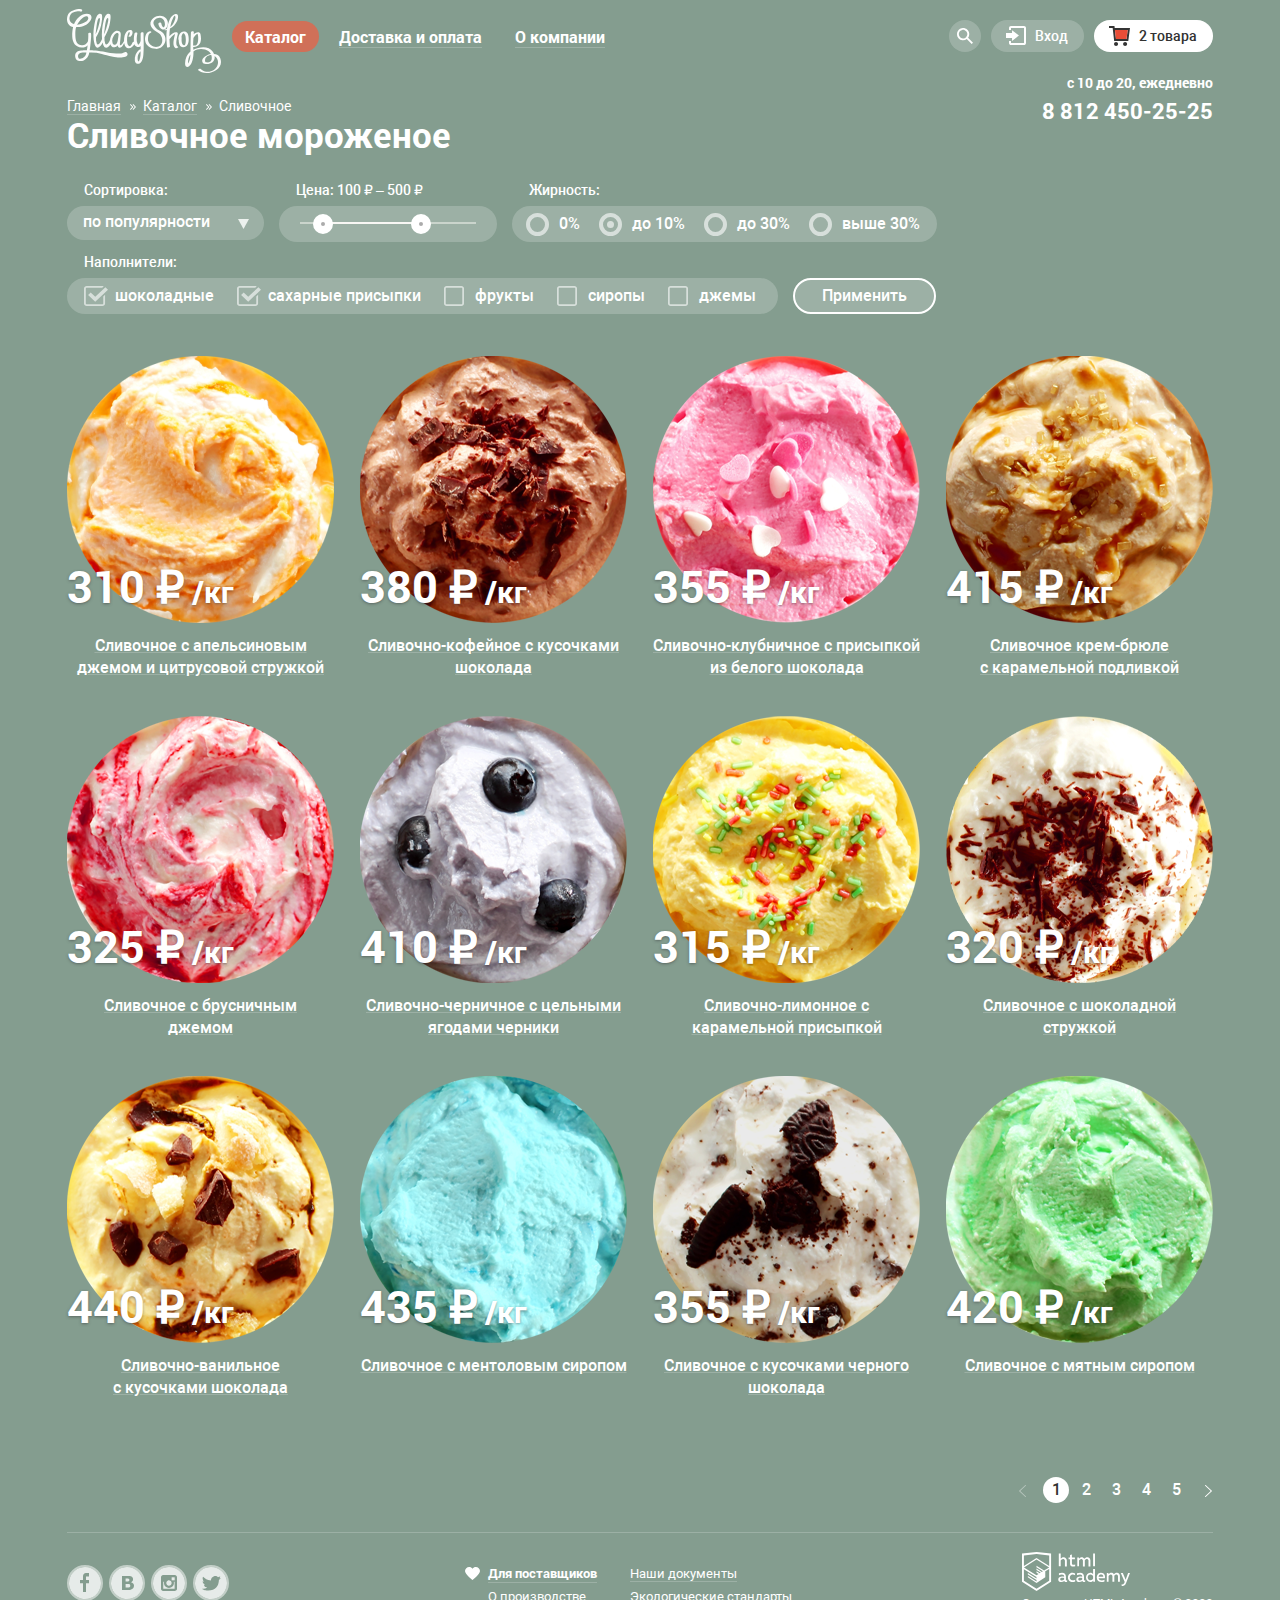
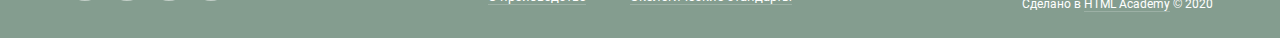
==== commit 1f7f0f55: "Различные корректировки" ====
--- a/catalog.html
+++ b/catalog.html
@@ -160,8 +160,8 @@
                             <div class="scale-bar">
                                 <div class="bar_inner"></div>
                             </div>
-                            <div class="range-controls__toggle range-controls__toggle_min" tabindex="0"></div>
-                            <div class="range-controls__toggle range-controls__toggle_max" tabindex="0"></div>
+                            <div class="range-controls__toggle range-controls__toggle_min" tabindex="0" aria-label="Диапозон цены от 100 рублей"></div>
+                            <div class="range-controls__toggle range-controls__toggle_max" tabindex="0" aria-label="Диапозон цены до 500 рублей"></div>
                         </div>
 
                     </fieldset>
@@ -321,14 +321,14 @@
             <div class="container">
                 <ul class="site-footer__socials socials">
                     <li class="socials__item">
-                        <a class="socials__link socials__link_fb" href="" target="_blank">
+                        <a class="socials__link socials__link_fb" href="" target="_blank" aria-label="Facebook">
                             <svg width="32" height="32" viewBox="0 0 32 32" fill="none" xmlns="http://www.w3.org/2000/svg">
                                 <path d="M16 0C12.8355 0 9.74207 0.938384 7.11088 2.69649C4.4797 4.45459 2.42894 6.95345 1.21793 9.87706C0.0069325 12.8007 -0.309921 16.0177 0.307443 19.1214C0.924806 22.2251 2.44866 25.0761 4.6863 27.3137C6.92394 29.5513 9.77487 31.0752 12.8786 31.6926C15.9823 32.3099 19.1993 31.9931 22.1229 30.7821C25.0466 29.5711 27.5454 27.5203 29.3035 24.8891C31.0616 22.2579 32 19.1645 32 16C32 11.7565 30.3143 7.68687 27.3137 4.68629C24.3131 1.68571 20.2435 0 16 0ZM20.06 9.45H17V12.9H20V16.34H17V25H14V16.34H11V12.9H14V9.45C13.9449 8.59575 14.2291 7.75426 14.7908 7.1083C15.3525 6.46234 16.1464 6.06407 17 6H20V9.45H20.06Z" fill="white" fill-opacity="0.8"/>
                             </svg>
                         </a>
                     </li>
                     <li class="socials__item">
-                        <a class="socials__link socials__link_vk" href="" target="_blank">
+                        <a class="socials__link socials__link_vk" href="" target="_blank" aria-label="ВКонтакте">
                             <svg width="32" height="32" viewBox="0 0 32 32" fill="none" xmlns="http://www.w3.org/2000/svg">
                                 <path d="M16.64 14.49C16.9652 14.4904 17.2875 14.4293 17.59 14.31C17.8645 14.2077 18.0922 14.0085 18.23 13.75C18.3343 13.4964 18.3854 13.2241 18.38 12.95C18.376 12.7057 18.3143 12.4659 18.2 12.25C18.0714 12.0066 17.8523 11.8235 17.59 11.74C17.2687 11.627 16.9306 11.5695 16.59 11.57H14.59V14.57H15.16C15.75 14.52 16.24 14.51 16.64 14.49Z" fill="white" fill-opacity="0.8"/>
                                 <path d="M18.12 17.08C17.751 17.0101 17.3752 16.9832 17 17H14.61V20.5H17.06C17.4757 20.4953 17.8865 20.4104 18.27 20.25C18.591 20.1392 18.8632 19.9199 19.04 19.63C19.1865 19.3527 19.2621 19.0436 19.26 18.73C19.2753 18.3782 19.1848 18.0298 19 17.73C18.7922 17.4167 18.4806 17.1865 18.12 17.08Z" fill="white" fill-opacity="0.8"/>
@@ -337,7 +337,7 @@
                         </a>
                     </li>
                     <li class="socials__item">
-                        <a class="socials__link socials__link_inst" href="" target="_blank">
+                        <a class="socials__link socials__link_inst" href="" target="_blank" aria-label="Instagram">
                             <svg width="32" height="32" viewBox="0 0 32 32" fill="none" xmlns="http://www.w3.org/2000/svg">
                                 <g>
                                     <path d="M20.92 16C20.92 17.3155 20.3974 18.5771 19.4673 19.5072C18.5371 20.4374 17.2755 20.96 15.96 20.96C14.6445 20.96 13.3829 20.4374 12.4528 19.5072C11.5226 18.5771 11 17.3155 11 16C11.001 15.6158 11.048 15.233 11.14 14.86H10.24V21.7H21.64V14.86H20.74C20.8406 15.2325 20.901 15.6147 20.92 16Z" fill="white" fill-opacity="0.8"/>
@@ -349,7 +349,7 @@
                         </a>
                     </li>
                     <li class="socials__item">
-                        <a class="socials__link socials__link_tw" href="" target="_blank">
+                        <a class="socials__link socials__link_tw" href="" target="_blank" aria-label="Twitter">
                             <svg width="32" height="32" viewBox="0 0 32 32" fill="none" xmlns="http://www.w3.org/2000/svg">
                                 <path d="M16 0C12.8355 0 9.74207 0.938384 7.11088 2.69649C4.4797 4.45459 2.42894 6.95345 1.21793 9.87706C0.0069325 12.8007 -0.309921 16.0177 0.307443 19.1214C0.924806 22.2251 2.44866 25.0761 4.6863 27.3137C6.92394 29.5513 9.77487 31.0752 12.8786 31.6926C15.9823 32.3099 19.1993 31.9931 22.1229 30.7821C25.0466 29.5711 27.5454 27.5203 29.3035 24.8891C31.0616 22.2579 32 19.1645 32 16C32 11.7565 30.3143 7.68687 27.3137 4.68629C24.3131 1.68571 20.2435 0 16 0ZM23.94 12.81C23.69 19.33 20.48 23.64 12.94 23.51H12.46C12.01 23.51 7.91001 23.07 7.11001 21.69C8.8989 21.9555 10.7228 21.5494 12.23 20.55C11.18 20.26 9.31001 20.09 8.98001 17.7C9.39279 17.8642 9.84415 17.9058 10.28 17.82C9.00001 17 7.53001 16.3 7.61001 14.17C8.02796 14.4893 8.54454 14.652 9.07001 14.63C8.30001 14.4 6.92001 11.39 8.07001 9.85C10.07 11.64 12.14 13.33 15.87 13.49C16.1 11.28 17.11 9.79 19.04 9.17C19.7375 8.93332 20.4908 8.91568 21.1986 9.11946C21.9065 9.32323 22.5351 9.73867 23 10.31C23.74 10.08 24.45 9.84 25.19 9.62C25.1758 9.95711 25.0846 10.2865 24.9234 10.5829C24.7622 10.8793 24.5353 11.1349 24.26 11.33C24.5167 11.3601 24.7768 11.3336 25.0221 11.2524C25.2674 11.1712 25.492 11.0372 25.68 10.86C25.5628 11.2985 25.3443 11.7034 25.0421 12.0421C24.7399 12.3808 24.3624 12.6438 23.94 12.81Z" fill="white" fill-opacity="0.8"/>
                             </svg>
--- a/css/style.min.css
+++ b/css/style.min.css
@@ -1 +1 @@
-@-webkit-keyframes bounce{0%{transform:translateY(-2000px)}70%{transform:translateY(30px)}90%{transform:translateY(-10px)}to{transform:translateY(0)}}@keyframes bounce{0%{transform:translateY(-2000px)}70%{transform:translateY(30px)}90%{transform:translateY(-10px)}to{transform:translateY(0)}}@-webkit-keyframes shake{0%,to{transform:translateX(0)}10%,30%,50%,70%,90%{transform:translateX(-10px)}20%,40%,60%,80%{transform:translateX(10px)}}@keyframes shake{0%,to{transform:translateX(0)}10%,30%,50%,70%,90%{transform:translateX(-10px)}20%,40%,60%,80%{transform:translateX(10px)}}@font-face{font-family:"Roboto";font-style:normal;font-weight:400;src:local("Roboto"),local("Roboto-Regular"),url(../fonts/roboto.woff2) format("woff2"),url(../fonts/roboto.woff) format("woff")}@font-face{font-family:"Roboto";font-style:normal;font-weight:500;src:local("Roboto Medium"),local("Roboto-Medium"),url(../fonts/robotomedium.woff2) format("woff2"),url(../fonts/robotomedium.woff) format("woff")}@font-face{font-family:"Roboto";font-style:normal;font-weight:900;src:local("Roboto Black"),local("Roboto-Black"),url(../fonts/robotobold.woff2) format("woff2"),url(../fonts/robotobold.woff) format("woff")}:root{--body-background-green: #849D8F;--body-background-blue: #8996A6;--body-background-pink: #9D8B84;--main-color-white: #FFFFFF;--main-color-black: #000000;--border-bottom: rgba(255, 255, 255, 0.2);--button-shadow: rgba(172, 16, 0, 0.64);--button-text-shadow: rgba(160, 32, 11, 0.76);--button-gradient-top: #F26843;--button-gradient-bot: #E74A35;--raspberry-background: #B20023;--chocolate-background: #3E1F14;--catalog-text-shadow: rgba(49, 50, 53, 0.5);--features-background: #f4a460;--blog-color: #323232;--blog-mailing-background: #F8F7F4;--catalog-item-shadow: rgba(0, 0, 0, 0.2);--mailing-form-color: #5A5A5A;--mailing-form-border: rgba(178, 178, 178, 0.52);--contacts-all-color: #FEFEFE;--socials-border-color: rgba(255, 255, 255, 0.5);--submenu-border-color: rgba(50, 50, 50, 0.2);--submenu-box-shadow: rgba(0, 0, 0, 0.4);--submenu-background-hover: #FBDED7;--submenu-background-active: #F6B5A5;--submenu-active: #D07058;--placeholder-color: #999999;--input-border: #D3D3D2;--navigation-item-active: #EDEDED;--navigation-item-box-shadow-active: #696969;--user-cabinet-help-hover: #E84D37;--user-cabinet-help-border: rgba(232, 77, 55, 0.5);--footer-link-hover: #FFBC9E;--footer-link-border-hover: rgba(255, 188, 158, 0.5);--input-border-color: rgba(46, 136, 228, 0.52);--button-box-shadow-hover: #AC1000;--button-background-active: rgba(0, 0, 0, 0.07);--button-box-shadow-active: #942718;--slider-controls-hover: rgba(255, 255, 255, 0.4);--modal-close-color: #231F20;--border-cart-full: #CACAC7;--toggle-background: #ababab;--scale-bar-color: rgba(248, 247, 244, 0.5)}html{height:100%;box-sizing:border-box}body{min-width:1200px;min-height:100%;margin:0;padding:0;display:grid;grid-template-rows:-webkit-min-content 1fr -webkit-min-content;grid-template-rows:min-content 1fr min-content;align-content:start;font-family:'Roboto',Arial,sans-serif;font-size:18px;line-height:22px;font-weight:700;background-color:var(--body-background-green)}a{text-decoration:none}img{max-width:100%;height:auto}.visually-hidden{position:absolute;width:1px;height:1px;margin:-1px;border:0;padding:0;clip:rect(0 0 0 0);overflow:hidden}.container{width:1146px;margin:0 auto}.button{display:inline-block;vertical-align:top;padding:9px 40px;background:linear-gradient(180deg,var(--button-gradient-top) 0%,var(--button-gradient-bot) 100%);box-shadow:0 2px 2px var(--button-shadow);border-radius:70px;font-size:32px;line-height:44px;color:var(--main-color-white);text-shadow:0 2px 5px var(--button-text-shadow)}.button:focus,.button:hover{background:linear-gradient(0deg,var(--border-bottom),var(--border-bottom)),linear-gradient(180deg,var(--button-gradient-top) 0%,var(--button-gradient-bot) 100%);box-shadow:0 2px 2px var(--button-box-shadow-hover)}.button:active{background:linear-gradient(0deg,var(--button-background-active),var(--button-background-active)),linear-gradient(180deg,var(--button-gradient-top) 0%,var(--button-gradient-bot) 100%);box-shadow:inset 0 2px 2px var(--button-box-shadow-active)}.site-wrapper{background-repeat:no-repeat;background-position:top center}.site-wrapper_1{background-color:var(--body-background-green);background-image:url(../img/icecream_raspberry_main.png)}.site-wrapper_2{background-color:var(--body-background-blue);background-image:url(../img/icecream_lemon_main.png)}.site-wrapper_3{background-color:var(--body-background-pink);background-image:url(../img/icecream_strawberry_main.png)}.site-header__top{display:flex;justify-content:space-between;padding-top:9px}.main-navigation{flex-grow:1;padding-left:11px}.main-navigation__list{margin:0;display:flex;flex-wrap:wrap;padding:19px 0 0;font-size:16px;line-height:18px;list-style-type:none}.main-navigation__item:not(:last-child){margin-right:7px}.main-navigation__item{position:relative;padding-bottom:20px}.navigation-item__link{background:0 0;color:var(--main-color-white);padding:5px 13px;border-radius:26px}.navigation-item__link span{border-bottom:1px solid var(--border-bottom)}.main-navigation__item:hover .navigation-item__link,.navigation-item__link:focus{background:var(--main-color-white);color:var(--blog-color)}.main-navigation__item:active .navigation-item__link{background:var(--navigation-item-active);box-shadow:inset 0 2px 1px var(--navigation-item-box-shadow-active)}.main-navigation__item_active{background:var(--submenu-active)}.main-navigation__item:hover .submenu,.personal-navigation__search:hover .search__form,.user-cabinet:hover .user-cabinet__form{display:block}.submenu{margin:0;display:none;position:absolute;top:31px;right:-49px;list-style-type:none;font-style:normal;font-weight:400;font-size:14px;line-height:16px;background:var(--main-color-white);box-shadow:0 20px 20px var(--submenu-box-shadow);border-radius:4px;width:143px;z-index:1}.submenu-list{padding-top:1px;list-style-type:none}.submenu__item a{display:block;padding-left:21px;padding-right:21px}.filters-sorting select:hover,.submenu-item__link{color:var(--blog-color)}.submenu-item__link:hover{background-color:var(--submenu-background-hover)}.submenu-item__link:active{background-color:var(--submenu-background-active)}.submenu-item__link_active{background-color:var(--submenu-active)}.submenu__main-link{position:relative;padding-top:10px;padding-bottom:9px;border-top-left-radius:4px;border-top-right-radius:4px;font-weight:700;font-size:14px;line-height:18px}.submenu::after{content:"";position:absolute;height:1px;background-color:var(--submenu-border-color);width:128px;top:37px;left:7px}.submenu-list__item a{padding-top:7px;padding-bottom:7px}.submenu-list__item:first-child a{padding-bottom:10px;padding-top:10px}.submenu-list__item:last-child a{border-bottom-right-radius:4px;border-bottom-left-radius:4px;padding-top:10px;padding-bottom:10px}.personal-navigation{display:flex;align-items:center;font-weight:500;font-size:14px;line-height:16px}.personal-navigation__item{position:relative;padding-bottom:10px}.search__form{display:none;position:absolute;top:36px;right:0;padding:18px 15px;background:var(--blog-mailing-background);box-shadow:0 20px 20px var(--submenu-box-shadow);border-radius:4px;z-index:1}.search__form input{width:311px;max-height:44px;padding:14px;border:1px solid var(--input-border);box-sizing:border-box;border-radius:4px}.search__form input::-webkit-input-placeholder{color:var(--placeholder-color)}.search__form input::-moz-placeholder{color:var(--placeholder-color)}.search__form input::placeholder{color:var(--placeholder-color)}.personal-navigation__item:not(:last-child){margin-right:10px}.search__link{display:flex;padding:8px;background:var(--border-bottom);border-radius:50%}.user-cabinet{position:relative}.user-cabinet__form{display:none;padding:19px 16px 22px 19px;position:absolute;top:36px;right:0;background:var(--blog-mailing-background);box-shadow:0 20px 20px var(--submenu-box-shadow);border-radius:4px;z-index:1}.user-cabinet__form input{width:241px;max-height:44px;margin-bottom:20px;border:1px solid var(--input-border);box-sizing:border-box;border-radius:4px}.mailing-form input:hover,.modal-feedback__form input:hover,.search__form input:hover,.user-cabinet__form input:hover{padding-left:13px;border:2px solid var(--input-border)}.modal-feedback__form textarea:hover{border:2px solid var(--input-border)}.mailing-form input:focus,.modal-feedback__form input:focus,.modal-feedback__form textarea:focus,.search__form input:focus,.user-cabinet__form input:focus{outline:0;border-color:var(--input-border-color);font-weight:700;font-size:16px;line-height:20px;color:var(--blog-color)}.user-cabinet__form input::-webkit-input-placeholder{color:var(--placeholder-color)}.user-cabinet__form input::-moz-placeholder{color:var(--placeholder-color)}.user-cabinet__form input::placeholder{color:var(--placeholder-color)}.user-cabinet__login{padding:14px}.user-cabinet__password{padding:13px 15px 13px 14px}.user-cabinet__link{display:flex;position:relative;padding:8px 16px 8px 44px;background:var(--border-bottom);color:var(--main-color-white);border-radius:20px}.cart__link svg,.user-cabinet__link svg{position:absolute;top:6px;left:15px}.user-cabinet__button{padding:14px 26px;font-weight:700;font-size:18px;line-height:16px;border:0;cursor:pointer}.user-cabinet__inner{display:flex;justify-content:space-between}.user-cabinet__help{display:flex;flex-direction:column;justify-content:space-around}.user-cabinet__help a{width:-webkit-max-content;width:-moz-max-content;width:max-content;font-weight:400;font-size:13px;line-height:15px;color:var(--blog-color);border-bottom:1px solid var(--submenu-border-color)}.user-cabinet__help a:active,.user-cabinet__help a:focus,.user-cabinet__help a:hover{color:var(--user-cabinet-help-hover);border-bottom-color:var(--user-cabinet-help-border)}.navigation-link:focus,.navigation-link:hover{background-color:var(--main-color-white);color:var(--blog-color)}.navigation-link:focus path,.navigation-link:hover path{fill:var(--blog-color)}.cart__link{display:flex;position:relative;padding:8px 16px 8px 45px;background:var(--border-bottom);color:var(--main-color-white);border-radius:20px}.site-header__bottom{padding-top:2px;display:flex;justify-content:flex-end}.site-header__contacts a,.working-hours{color:var(--main-color-white);font-size:22px;line-height:24px}.working-hours{margin:0 0 8px;font-size:14px;line-height:16px;text-align:end}.slider{margin-bottom:40px;padding-top:212px;position:relative;text-align:center}.slider__list{margin:0}.slide{margin:0 auto;display:none;max-width:672px}.slide__title{margin-bottom:28px;font-size:60px;line-height:60px;color:var(--main-color-white)}.slider__controls{display:flex;position:absolute;bottom:22px;left:0;z-index:20}.slider__controls button{padding:0;width:21px;height:21px;background-color:transparent;border:2px solid var(--main-color-white);border-radius:50%;cursor:pointer}.slider__controls button:not(:first-child),.slider__controls button:not(:last-child){margin-right:8px}.slider__controls button:focus,.slider__controls button:hover{background-color:var(--slider-controls-hover)}.slider__controls .current,.slider__controls .current:hover{background-color:var(--main-color-white)}.catalog__item:hover .catalog__button,.catalog__item:hover::after,.slide__item_current{display:block}.stocks__list{margin:0 0 42px;display:flex;justify-content:space-between;list-style:none;color:var(--main-color-white)}.stocks__item{display:flex;flex-direction:column;box-sizing:border-box;padding:16px 20px 22px 16px;max-width:560px;border-radius:16px;background-size:cover}.stocks-item__title{margin:0 0 16px;font-size:35px;line-height:41px}.stocks-item__descr{margin:0 0 44px;font-size:18px;line-height:22px}.stocks__button{padding:11px 22px;font-size:18px;line-height:24px;align-self:flex-end}.stocks-item:first-child{background-image:url(../img/raspberry.jpg);background-repeat:no-repeat;background-color:var(--raspberry-background)}.stocks-item:last-child{background-image:url(../img/chocolate.jpg);background-repeat:no-repeat;background-color:var(--chocolate-background)}.catalog__list{display:grid;grid-column-gap:26px;grid-row-gap:37px;grid-template-columns:267px 267px 267px 267px;list-style-type:none;grid-auto-rows:auto;color:var(--main-color-white)}.catalog__item{position:relative;display:flex;flex-direction:column}.catalog__item img{height:267px}.catalog-main__list .catalog__item::before{content:"";position:absolute;width:61px;height:61px;top:0;left:0;background-image:url(../img/hit.svg);background-color:var(--main-color-white);background-position:14px;border-radius:50%;background-repeat:no-repeat}.catalog-item__price{margin:0;position:absolute;top:207px;font-size:45px;line-height:45px;text-shadow:0 1px 3px var(--catalog-text-shadow)}.catalog-item__price span{padding-left:7px;font-size:30px;line-height:35px}.catalog-item__title{margin:0;padding-top:12px;font-weight:500;font-size:16px;line-height:22px;text-align:center;text-decoration:underline;-webkit-text-decoration-color:var(--border-bottom);text-decoration-color:var(--border-bottom)}.catalog__button{display:none;position:absolute;padding:10px 16px;right:34px;bottom:-54px;font-size:18px;line-height:24px;z-index:2}.catalog__item::after{content:"";display:none;position:absolute;width:293px;height:125%;top:-5px;left:-13px;background:var(--main-color-white);opacity:.2;box-shadow:0 20px 20px var(--catalog-item-shadow);border-radius:4px;z-index:1}.catalog-main,.features{margin-bottom:40px}.features{padding-top:25px;padding-left:20px;border-radius:16px;background-image:url(../img/img_wafer.jpg);background-color:var(--features-background);color:var(--blog-color)}.features__title{margin:0 0 15px;font-weight:500;font-size:24px;line-height:30px}.features-item__descr{margin:0}.features__list{margin:0;padding-left:55px;padding-right:20px;padding-bottom:9px;list-style-type:none;font-weight:400;font-size:16px;line-height:22px;display:flex;justify-content:space-between;flex-wrap:wrap}.features__item{position:relative;width:485px;margin-bottom:22px}.features__item::before{position:absolute;content:"";width:45px;height:45px;border:2px solid var(--blog-color);border-radius:50%;top:-8px;left:-55px}.features__item:nth-child(1)::before{background-image:url(../img/icecream_icon.svg);background-position:14px 5px;background-repeat:no-repeat}.features__item:nth-child(2)::before{background-image:url(../img/cow_icon.svg);background-position:10px;background-repeat:no-repeat}.features__item:nth-child(3)::before{background-image:url(../img/leaf_icon.svg);background-position:14px 9px;background-repeat:no-repeat}.features__item:nth-child(4)::before{background-image:url(../img/termo_icon.svg);background-position:16px 8px;background-repeat:no-repeat}.site-blog{margin-bottom:40px;display:flex;justify-content:space-between}.site-blog__item{width:560px}.blog{box-sizing:border-box;padding-top:17px;padding-left:20px;padding-bottom:87px;border-radius:16px;background-color:var(--main-color-white);background-image:url(../img/strawberry_background.png);background-repeat:no-repeat;background-size:cover}.blog__title{margin:0 0 3px;font-weight:500;font-size:16px;line-height:22px;color:var(--blog-color)}.blog__link{font-size:24px;line-height:30px;color:var(--blog-color);text-decoration:underline}.mailing,.mailing-form{border-radius:16px;background-color:var(--blog-mailing-background);background-repeat:no-repeat}.mailing{box-sizing:border-box;padding:5px 6px;background-image:url(../img/mail_background.png);background-size:cover}.mailing-form{padding:23px 20px 35px}.mailing-form__descr{margin:0 0 42px;color:var(--mailing-form-color);font-weight:400;font-size:16px;line-height:22px}.mailing-form__box,.site-footer .container{display:flex;justify-content:space-between}.mailing-form__mail{width:351px;padding-left:14px;border:1px solid var(--mailing-form-border);border-radius:6px;font-weight:400;font-size:16px;line-height:24px}.mailing-form__button{padding:10px 20px 9px 19px;font-size:18px;line-height:24px;font-weight:700;border:0;cursor:pointer}.contacts,.contacts-container{position:relative}.contacts img{height:-webkit-max-content;height:-moz-max-content;height:430px;width:100%;z-index:1}.contacts iframe{display:block;position:absolute;min-width:100%;height:430px;top:0;z-index:2;border:0}.contacts-all{position:absolute;box-sizing:border-box;padding:31px 25px;bottom:65px;right:0;max-width:303px;background-color:var(--contacts-all-color);border-radius:16px;color:var(--blog-color);z-index:3}.contacts-all__address,.contacts-all__phone{margin:0 0 22px;font-weight:400;font-size:14px;line-height:20px}.contacts-all__address span,.contacts-all__phone a{font-weight:700;font-size:18px;line-height:24px}.contacts-all__phone{margin:0 0 28px}.contacts-all__phone a{color:var(--blog-color)}.contacts-all__button{padding:10px 28px;font-size:18px;line-height:24px}.site-footer .container{position:relative;padding-top:16px;padding-bottom:25px}.socials{margin:0;display:flex;flex-wrap:wrap;align-items:center;width:164px;list-style-type:none}.socials__item:not(:nth-child(4n)){margin-right:6px}.socials__link{display:flex;width:32px;height:32px;border:2px solid var(--socials-border-color);border-radius:50%}.socials__link:active path,.socials__link:focus path,.socials__link:hover path{fill-opacity:1}.footer-menu{margin:0;width:327px;list-style-type:none;display:grid;grid-template-columns:auto auto;grid-auto-rows:-webkit-min-content;grid-auto-rows:min-content;align-content:center;padding-left:49px;grid-column-gap:11px}.footer-menu__link{font-weight:400;font-size:13px;line-height:18px;color:var(--main-color-white);border-bottom:1px solid var(--border-bottom)}.footer-menu__link:active,.footer-menu__link:focus,.footer-menu__link:hover,.site-header__contacts a:active,.site-header__contacts a:focus,.site-header__contacts a:hover{color:var(--footer-link-hover);border-bottom-color:var(--footer-link-border-hover)}.footer-menu__item:first-child .footer-menu__link{position:relative;font-weight:700;font-size:13px;line-height:18px}.footer-menu__item:first-child .footer-menu__link::before{position:absolute;content:"";width:15px;height:13px;background-image:url(../img/heart_icon.svg);top:3px;right:117px}.copyright__descr{margin:0;font-weight:400;font-size:12px;line-height:18px;color:var(--main-color-white)}.breadcrumbs__item a,.copyright__link{color:var(--main-color-white);border-bottom:1px solid var(--border-bottom)}.modal{display:none;position:fixed;right:0;left:0;margin:auto;background-position:0 0;background:var(--blog-mailing-background);border-radius:6px;z-index:20}.modal-feedback{padding:20px 25px 27px 23px;top:60px;bottom:auto;width:477px;box-sizing:border-box}.modal-feedback__form{display:flex;flex-direction:column}.modal-feedback__mail,.modal-feedback__name{margin:0;padding:0}.modal-feedback__message{padding:0;margin:0 0 25px}.modal-feedback p:not(:last-of-type){margin-bottom:20px}.modal-feedback input,.modal-feedback textarea{width:267px;height:44px;border:1px solid var(--input-border);box-sizing:border-box;border-radius:4px;padding-top:11px;padding-bottom:11px;padding-left:14px}.modal-feedback input:hover,.modal-feedback textarea:hover{padding-left:13px;padding-top:10px;padding-bottom:10px}.modal-feedback__message textarea{width:428px;height:154px}.modal-feedback input::-webkit-input-placeholder,.modal-feedback textarea::-webkit-input-placeholder{font-weight:400;font-size:16px;line-height:20px;color:var(--placeholder-color);padding-bottom:16px}.modal-feedback input::-moz-placeholder,.modal-feedback textarea::-moz-placeholder{font-weight:400;font-size:16px;line-height:20px;color:var(--placeholder-color);padding-bottom:16px}.modal-feedback input::placeholder,.modal-feedback textarea::placeholder{font-weight:400;font-size:16px;line-height:20px;color:var(--placeholder-color);padding-bottom:16px}.modal-feedback__title{padding:0;margin:0 0 26px;font-style:normal;font-weight:500;font-size:24px;line-height:28px}.modal-feedback__button{width:140px;border:0;padding:10px 24px;font-style:normal;font-weight:700;font-size:18px;line-height:24px;align-self:flex-end;cursor:pointer}.modal__close{padding:0;position:absolute;top:4px;right:10px;width:18px;background-color:transparent;border:0;cursor:pointer;z-index:20}.modal__close::after,.modal__close::before{content:"";position:absolute;top:12px;left:2px;width:2px;height:21px;border-radius:3px;background:var(--modal-close-color)}.modal__close::before{transform:rotate(45deg)}.modal__close::after{transform:rotate(-45deg)}.modal-show{display:block;-webkit-animation:bounce .6s;animation:bounce .6s}.modal-error{-webkit-animation:shake .6s;animation:shake .6s}.current-page__link,.current-page__link:active,.current-page__link:focus,.current-page__link:hover{background:var(--submenu-active);color:var(--main-color-white)}.site-logo__link{max-height:64px}.current__link{background:var(--submenu-active)}.current__link span{border:0}.cart-link__full{background-color:var(--main-color-white);color:var(--blog-color)}.cart:hover .cart__full{display:flex}.cart{position:relative}.cart__full{display:none;position:absolute;width:539px;padding-top:28px;padding-left:21px;padding-right:17px;flex-direction:column;top:36px;right:0;background:var(--blog-mailing-background);box-shadow:0 20px 20px var(--submenu-box-shadow);border-radius:4px;box-sizing:border-box;z-index:20}.cart-full__list,.cart-item{display:flex;position:relative}.cart-full__list{margin:0;padding:0;flex-direction:column}.cart-full__list:after{content:"";position:absolute;width:510px;height:1px;background:var(--border-cart-full);bottom:17px;right:-3px}.cart-item{margin-bottom:37px}.cart-item:last-child{margin-bottom:33px}.cart-item__name{color:var(--blog-color)}.cart-item__amount,.cart-item__name,.cart-item__price{font-style:normal;font-weight:400;font-size:13px;line-height:16px}.cart-item__price{color:var(--blog-color)}.cart-item__name{position:relative;width:216px;margin-right:31px}.cart-item:first-child .cart-item__name::before{content:"";position:absolute;width:33px;height:33px;top:-9px;left:-46px;background-image:url(../img/cart_item_1.png)}.cart-item:nth-child(2) .cart-item__name::before{content:"";position:absolute;width:33px;height:33px;top:-9px;left:-46px;background-image:url(../img/cart_item_2.png)}.cart-item__amount{margin:0 26px 0 0;color:var(--main-color-black)}.cart-item__amount span{opacity:.5}.cart-item__price{margin:0}.cart-full__total{margin:0 0 15px;padding:0;align-self:flex-end;font-size:15px;line-height:16px;color:var(--blog-color)}.cart-full__button{margin-bottom:23px;padding:13px 15px;font-weight:700;font-size:18px;line-height:16px;align-self:flex-end;box-sizing:border-box}.cart-item__clear{width:11px;margin-right:55px;padding:0;position:relative;background-color:transparent;border:0;cursor:pointer;z-index:20}.cart-item__clear::after,.cart-item__clear::before{content:"";position:absolute;top:-1px;left:5px;width:1px;height:15px;border-radius:3px;background:var(--modal-close-color)}.cart-item__clear::before{transform:rotate(45deg)}.cart-item__clear::after{transform:rotate(-45deg)}.current__link:focus,.main-navigation__item:active .current__link,.main-navigation__item:hover .current__link{background:var(--submenu-active);color:var(--main-color-white);box-shadow:none}.catalog-header__bottom{justify-content:space-between}.breadcrumbs{margin:0;padding:23px 0 0;display:flex;width:224px;list-style-type:none;font-weight:400;font-size:14px;line-height:16px}.breadcrumbs__item a:active,.breadcrumbs__item a:focus,.breadcrumbs__item a:hover{color:var(--footer-link-hover);border-bottom-color:var(--footer-link-hover)}.breadcrumbs__item{position:relative;margin-right:22px}.breadcrumbs__item:not(:last-child)::after{content:"";position:absolute;width:6px;height:6px;top:6px;right:-15px;background-image:url(../img/arrow_breadcrumbs.svg)}.breadcrumbs__current p,.catalog-main__title{margin:0;padding:0;color:var(--main-color-white)}.catalog-main__title{margin:0 0 34px;font-size:35px}.catalog-filters{margin-bottom:24px}.catalog-filters__form{min-width:869px;display:flex;flex-wrap:wrap;color:var(--main-color-white)}.catalog-filters__form fieldset{margin-right:15px}.filters-sorting{margin:0;padding:0;border:0}.filters-sorting select{padding:7px 35px 9px 16px;background:var(--border-bottom);border-radius:20px;border:0;font-style:normal;font-weight:500;font-size:16px;color:var(--main-color-white);background-image:url(../img/arrow_filter.svg);background-repeat:no-repeat;background-position-x:171px;background-position-y:13px;-webkit-appearance:none;-moz-appearance:none;appearance:none;cursor:pointer}.filters-sorting select:active,.filters-sorting select:focus{background:var(--main-color-white);color:var(--blog-color);background-image:url(../img/arrow_filter_active.svg);background-repeat:no-repeat;background-position-x:171px;background-position-y:13px}.catalog-filters__form legend{margin-bottom:5px;padding-left:17px;font-style:normal;font-weight:500;font-size:14px}.range-controls{position:relative;margin:0;padding:0;border:0}.range-controls__scale{position:relative;padding-top:16px;padding-left:21px;padding-right:21px;width:218px;height:36px;background:var(--border-bottom);border-radius:20px;box-sizing:border-box}.scale-bar{height:2px;background:var(--scale-bar-color)}.bar_inner{margin-left:14px;width:66%;height:2px;background:var(--blog-mailing-background)}.range-controls__toggle{position:absolute;top:8px;left:0;width:4px;height:4px;padding:0;border:8px solid var(--main-color-white);background-color:var(--toggle-background);border-radius:50%;cursor:pointer}.range-controls__toggle_min{left:34px}.range-controls__toggle_max{left:132px}.filters-richness{margin:0;padding:0;border:0}.filters-richness__list{margin:0;padding:7px 17px 7px 47px;min-width:425px;display:flex;font-style:normal;font-weight:500;font-size:16px;list-style-type:none;background:var(--border-bottom);border-radius:20px;box-sizing:border-box}.catalog-filters__radio:not(:last-child){margin-right:52px}.catalog-filters__option label{position:relative;cursor:pointer}.input-radio+label::before{content:"";position:absolute;left:-33px;top:-1px;width:15px;height:15px;border:4px solid var(--main-color-white);border-radius:50%;opacity:.6}.input-radio:checked+label::after{content:"";position:absolute;left:-25px;top:7px;width:7px;height:7px;background-color:var(--main-color-white);border-radius:50%;opacity:.6}.filters-filling{padding:0;margin:9px 0 0;border:0}.filters-filling__list{margin:0;padding:7px 20px 7px 48px;display:flex;min-width:711px;list-style-type:none;background:var(--border-bottom);border-radius:20px;box-sizing:border-box;font-style:normal;font-weight:500;font-size:16px}.catalog-filters__checkbox:not(:last-child){margin-right:54px}.input-checkbox+label::before{content:"";position:absolute;left:-31px;top:0;width:26px;height:26px;background-image:url(../img/checkbox_off.svg);background-repeat:no-repeat;background-position:0 0;opacity:.6}.input-checkbox:checked+label::before{content:"";position:absolute;left:-31px;top:0;width:26px;height:26px;background-image:url(../img/checkbox_on.svg);background-repeat:no-repeat;background-position:0 0;opacity:.6}.catalog-filters__button{padding:7px 27px;align-self:flex-end;background:var(--border-bottom);border:2px solid var(--main-color-white);box-sizing:border-box;border-radius:20px;font-style:normal;font-weight:500;font-size:16px;color:var(--main-color-white);cursor:pointer}.catalog-filters__button:focus,.catalog-filters__button:hover{background:var(--main-color-white);color:var(--blog-color)}.catalog-filters__button:active{padding:9px 29px;background:var(--main-color-white);color:var(--blog-color);box-shadow:inset 0 2px 1px var(--navigation-item-box-shadow-active);border:0}.catalog-filters__input:focus+label::after,.catalog-filters__input:focus+label::before,.catalog-filters__option label:hover::after,.catalog-filters__option label:hover::before{opacity:1}.catalog-filters__input:disabled+label{opacity:.4;cursor:default}.catalog-filters__input:disabled:hover+label::after,.catalog-filters__input:disabled:hover+label::before{opacity:.8}.catalog-cream{display:flex;flex-direction:column}.pagination__list{min-width:194px;margin:0 0 33px;padding:60px 0 0;display:flex;align-self:flex-end;list-style-type:none}.pagination__list a{color:var(--main-color-white);font-style:normal;font-weight:500;font-size:16px}.pagination__item_number{margin-left:5px}.pagination__item_before{margin-right:13px}.pagination__item_after{margin-left:16px}.pagination__item:not(:first-child):not(:last-child) a{display:flex;width:26px;height:26px;border-radius:50%;justify-content:center}.pagination__item:first-child a::before{content:"";display:block;margin-top:6px;width:7px;height:12px;background-image:url(../img/icon_right_small.svg);background-repeat:no-repeat;transform:scale(-1,1)}.pagination__item_current a{background:var(--main-color-white);color:var(--blog-color);pointer-events:none;cursor:default;outline:0}.pagination__item:not(:first-child):not(:last-child) a:hover,.pagination__item:not(:first-child):not(:last-child):not(.pagination__item_current) a:focus{background:var(--border-bottom)}.pagination__item:not(:first-child):not(:last-child) a:active{background:var(--main-color-white);color:var(--blog-color)}.pagination__item_disabled a{pointer-events:none;cursor:default;outline:0}.pagination__item_disabled a::before{opacity:.4}.pagination__item:last-child a::before{content:"";display:block;margin-top:6px;width:7px;height:12px;background-image:url(../img/icon_right_small.svg);background-repeat:no-repeat}.catalog-footer .container::before{position:absolute;content:"";height:1px;width:100%;top:-4px;background:var(--border-bottom)}
+@-webkit-keyframes bounce{0%{transform:translateY(-2000px)}70%{transform:translateY(30px)}90%{transform:translateY(-10px)}to{transform:translateY(0)}}@keyframes bounce{0%{transform:translateY(-2000px)}70%{transform:translateY(30px)}90%{transform:translateY(-10px)}to{transform:translateY(0)}}@-webkit-keyframes shake{0%,to{transform:translateX(0)}10%,30%,50%,70%,90%{transform:translateX(-10px)}20%,40%,60%,80%{transform:translateX(10px)}}@keyframes shake{0%,to{transform:translateX(0)}10%,30%,50%,70%,90%{transform:translateX(-10px)}20%,40%,60%,80%{transform:translateX(10px)}}@font-face{font-family:"Roboto";font-style:normal;font-weight:400;src:local("Roboto"),local("Roboto-Regular"),url(../fonts/roboto.woff2) format("woff2"),url(../fonts/roboto.woff) format("woff")}@font-face{font-family:"Roboto";font-style:normal;font-weight:500;src:local("Roboto Medium"),local("Roboto-Medium"),url(../fonts/robotomedium.woff2) format("woff2"),url(../fonts/robotomedium.woff) format("woff")}@font-face{font-family:"Roboto";font-style:normal;font-weight:900;src:local("Roboto Black"),local("Roboto-Black"),url(../fonts/robotobold.woff2) format("woff2"),url(../fonts/robotobold.woff) format("woff")}:root{--body-background-green: #849D8F;--body-background-blue: #8996A6;--body-background-pink: #9D8B84;--main-color-white: #FFFFFF;--main-color-black: #000000;--border-bottom: rgba(255, 255, 255, 0.2);--button-shadow: rgba(172, 16, 0, 0.64);--button-text-shadow: rgba(160, 32, 11, 0.76);--button-gradient-top: #F26843;--button-gradient-bot: #E74A35;--raspberry-background: #B20023;--chocolate-background: #3E1F14;--catalog-text-shadow: rgba(49, 50, 53, 0.5);--features-background: #f4a460;--blog-color: #323232;--blog-mailing-background: #F8F7F4;--catalog-item-shadow: rgba(0, 0, 0, 0.2);--mailing-form-color: #5A5A5A;--mailing-form-border: rgba(178, 178, 178, 0.52);--contacts-all-color: #FEFEFE;--socials-border-color: rgba(255, 255, 255, 0.5);--submenu-border-color: rgba(50, 50, 50, 0.2);--submenu-box-shadow: rgba(0, 0, 0, 0.4);--submenu-background-hover: #FBDED7;--submenu-background-active: #F6B5A5;--submenu-active: #D07058;--placeholder-color: #999999;--input-border: #D3D3D2;--navigation-item-active: #EDEDED;--navigation-item-box-shadow-active: #696969;--user-cabinet-help-hover: #E84D37;--user-cabinet-help-border: rgba(232, 77, 55, 0.5);--footer-link-hover: #FFBC9E;--footer-link-border-hover: rgba(255, 188, 158, 0.5);--input-border-color: rgba(46, 136, 228, 0.52);--button-box-shadow-hover: #AC1000;--button-background-active: rgba(0, 0, 0, 0.07);--button-box-shadow-active: #942718;--slider-controls-hover: rgba(255, 255, 255, 0.4);--modal-close-color: #231F20;--border-cart-full: #CACAC7;--toggle-background: #ababab;--scale-bar-color: rgba(248, 247, 244, 0.5)}html{height:100%;box-sizing:border-box}body{min-width:1200px;min-height:100%;margin:0;padding:0;display:grid;grid-template-rows:-webkit-min-content 1fr -webkit-min-content;grid-template-rows:min-content 1fr min-content;align-content:start;font-family:'Roboto',Arial,sans-serif;font-size:18px;line-height:22px;font-weight:700;background-color:var(--body-background-green)}a{text-decoration:none}img{max-width:100%;height:auto}.visually-hidden{position:absolute;width:1px;height:1px;margin:-1px;border:0;padding:0;clip:rect(0 0 0 0);overflow:hidden}.container{width:1146px;margin:0 auto}.button{display:inline-block;vertical-align:top;padding:9px 40px;background:linear-gradient(180deg,var(--button-gradient-top) 0%,var(--button-gradient-bot) 100%);box-shadow:0 2px 2px var(--button-shadow);border-radius:70px;font-size:32px;line-height:44px;color:var(--main-color-white);text-shadow:0 2px 5px var(--button-text-shadow)}.button:focus,.button:hover{background:linear-gradient(0deg,var(--border-bottom),var(--border-bottom)),linear-gradient(180deg,var(--button-gradient-top) 0%,var(--button-gradient-bot) 100%);box-shadow:0 2px 2px var(--button-box-shadow-hover)}.button:active{background:linear-gradient(0deg,var(--button-background-active),var(--button-background-active)),linear-gradient(180deg,var(--button-gradient-top) 0%,var(--button-gradient-bot) 100%);box-shadow:inset 0 2px 2px var(--button-box-shadow-active)}.site-wrapper{background-repeat:no-repeat;background-position:top center}.site-wrapper_1{background-color:var(--body-background-green);background-image:url(../img/icecream_raspberry_main.png)}.site-wrapper_2{background-color:var(--body-background-blue);background-image:url(../img/icecream_lemon_main.png)}.site-wrapper_3{background-color:var(--body-background-pink);background-image:url(../img/icecream_strawberry_main.png)}.site-header__top{display:flex;justify-content:space-between;padding-top:9px}.main-navigation{flex-grow:1;padding-left:11px}.main-navigation__list{margin:0;display:flex;flex-wrap:wrap;padding:19px 0 0;font-size:16px;line-height:18px;list-style-type:none}.main-navigation__item:not(:last-child){margin-right:7px}.main-navigation__item{position:relative;padding-bottom:20px}.navigation-item__link{background:0 0;color:var(--main-color-white);padding:5px 13px;border-radius:26px}.navigation-item__link span{border-bottom:1px solid var(--border-bottom)}.main-navigation__item:hover .navigation-item__link,.navigation-item__link:focus{background:var(--main-color-white);color:var(--blog-color)}.main-navigation__item:active .navigation-item__link{background:var(--navigation-item-active);box-shadow:inset 0 2px 1px var(--navigation-item-box-shadow-active)}.main-navigation__item_active{background:var(--submenu-active)}.main-navigation__item:hover .submenu,.personal-navigation__search:hover .search__form,.user-cabinet:hover .user-cabinet__form{display:block}.submenu{margin:0;display:none;position:absolute;top:31px;right:-49px;list-style-type:none;font-style:normal;font-weight:400;font-size:14px;line-height:16px;background:var(--main-color-white);box-shadow:0 20px 20px var(--submenu-box-shadow);border-radius:4px;width:143px;z-index:1}.submenu-list{padding-top:1px;list-style-type:none}.submenu__item a{display:block;padding-left:21px;padding-right:21px}.filters-sorting select:hover,.submenu-item__link{color:var(--blog-color)}.submenu-item__link:hover{background-color:var(--submenu-background-hover)}.submenu-item__link:active{background-color:var(--submenu-background-active)}.submenu-item__link_active{background-color:var(--submenu-active)}.submenu__main-link{position:relative;padding-top:10px;padding-bottom:9px;border-top-left-radius:4px;border-top-right-radius:4px;font-weight:700;font-size:14px;line-height:18px}.submenu::after{content:"";position:absolute;height:1px;background-color:var(--submenu-border-color);width:128px;top:37px;left:7px}.submenu-list__item a{padding-top:7px;padding-bottom:7px}.submenu-list__item:first-child a{padding-bottom:10px;padding-top:10px}.submenu-list__item:last-child a{border-bottom-right-radius:4px;border-bottom-left-radius:4px;padding-top:10px;padding-bottom:10px}.personal-navigation{display:flex;align-items:center;font-weight:500;font-size:14px;line-height:16px}.personal-navigation__item{position:relative;padding-bottom:10px}.search__form{display:none;position:absolute;top:36px;right:0;padding:18px 15px;background:var(--blog-mailing-background);box-shadow:0 20px 20px var(--submenu-box-shadow);border-radius:4px;z-index:1}.search__form input{width:311px;height:44px;padding:14px;border:0;box-shadow:inset 0 0 0 1px var(--input-border);border-radius:4px;font-style:normal;font-weight:400;font-size:14px;line-height:16px;box-sizing:border-box}.search__form input:focus{padding-bottom:15px}.search__form input::-webkit-input-placeholder{color:var(--placeholder-color);font-style:normal;font-weight:400;font-size:14px;line-height:16px}.search__form input::-moz-placeholder{color:var(--placeholder-color);font-style:normal;font-weight:400;font-size:14px;line-height:16px}.search__form input::placeholder{color:var(--placeholder-color);font-style:normal;font-weight:400;font-size:14px;line-height:16px}.personal-navigation__item:not(:last-child){margin-right:10px}.search__link{display:flex;padding:8px;background:var(--border-bottom);border-radius:50%}.user-cabinet{position:relative}.user-cabinet__form{display:none;padding:19px 16px 22px 19px;position:absolute;top:36px;right:0;background:var(--blog-mailing-background);box-shadow:0 20px 20px var(--submenu-box-shadow);border-radius:4px;z-index:1}.user-cabinet__form input{width:241px;height:44px;margin-bottom:20px;padding:14px;border:0;box-shadow:inset 0 0 0 1px var(--input-border);box-sizing:border-box;border-radius:4px;font-weight:400;font-size:14px;line-height:16px}.user-cabinet__form input:focus{padding-bottom:16px}.mailing-form input:hover,.modal-feedback__form input:hover,.modal-feedback__form textarea:hover,.search__form input:hover,.user-cabinet__form input:hover{box-shadow:inset 0 0 0 2px var(--input-border)}.mailing-form input:focus,.modal-feedback__form input:focus,.modal-feedback__form textarea:focus,.search__form input:focus,.user-cabinet__form input:focus{outline:0;box-shadow:inset 0 0 0 2px var(--input-border-color);font-weight:700;font-size:16px;line-height:20px;color:var(--blog-color)}.user-cabinet__form input::-webkit-input-placeholder{color:var(--placeholder-color);font-weight:400;font-size:14px;line-height:16px}.user-cabinet__form input::-moz-placeholder{color:var(--placeholder-color);font-weight:400;font-size:14px;line-height:16px}.user-cabinet__form input::placeholder{color:var(--placeholder-color);font-weight:400;font-size:14px;line-height:16px}.user-cabinet__link{display:flex;position:relative;padding:8px 16px 8px 44px;background:var(--border-bottom);color:var(--main-color-white);border-radius:20px}.cart__link svg,.user-cabinet__link svg{position:absolute;top:6px;left:15px}.user-cabinet__button{padding:14px 26px;font-weight:700;font-size:18px;line-height:16px;border:0;cursor:pointer}.user-cabinet__inner{display:flex;justify-content:space-between}.user-cabinet__help{display:flex;flex-direction:column;justify-content:space-around}.user-cabinet__help a{width:-webkit-max-content;width:-moz-max-content;width:max-content;font-weight:400;font-size:13px;line-height:15px;color:var(--blog-color);border-bottom:1px solid var(--submenu-border-color)}.user-cabinet__help a:active,.user-cabinet__help a:focus,.user-cabinet__help a:hover{color:var(--user-cabinet-help-hover);border-bottom-color:var(--user-cabinet-help-border)}.navigation-link:focus,.navigation-link:hover{background-color:var(--main-color-white);color:var(--blog-color)}.navigation-link:focus path,.navigation-link:hover path{fill:var(--blog-color)}.cart__link{display:flex;position:relative;padding:8px 16px 8px 45px;background:var(--border-bottom);color:var(--main-color-white);border-radius:20px}.site-header__bottom{padding-top:2px;display:flex;justify-content:flex-end}.site-header__contacts a,.working-hours{color:var(--main-color-white);font-size:22px;line-height:24px}.working-hours{margin:0 0 8px;font-size:14px;line-height:16px;text-align:end}.slider{margin-bottom:40px;padding-top:212px;position:relative;text-align:center}.slider__list{margin:0}.slide{margin:0 auto;display:none;max-width:672px}.slide__title{margin-bottom:28px;font-size:60px;line-height:60px;color:var(--main-color-white)}.slider__controls{display:flex;position:absolute;bottom:22px;left:0;z-index:20}.slider__controls button{padding:0;width:21px;height:21px;background-color:transparent;border:2px solid var(--main-color-white);border-radius:50%;cursor:pointer}.slider__controls button:not(:first-child),.slider__controls button:not(:last-child){margin-right:8px}.slider__controls button:focus,.slider__controls button:hover{background-color:var(--slider-controls-hover)}.slider__controls .current,.slider__controls .current:hover{background-color:var(--main-color-white)}.catalog__item:hover .catalog__button,.catalog__item:hover::after,.slide__item_current{display:block}.stocks__list{margin:0 0 42px;display:flex;justify-content:space-between;list-style:none;color:var(--main-color-white)}.stocks__item{display:flex;flex-direction:column;box-sizing:border-box;padding:16px 20px 22px 16px;max-width:560px;border-radius:16px;background-size:cover}.stocks-item__title{margin:0 0 16px;font-size:35px;line-height:41px}.stocks-item__descr{margin:0 0 44px;font-size:18px;line-height:22px}.stocks__button{padding:11px 22px;font-size:18px;line-height:24px;align-self:flex-end}.stocks-item:first-child{background-image:url(../img/raspberry.jpg);background-repeat:no-repeat;background-color:var(--raspberry-background)}.stocks-item:last-child{background-image:url(../img/chocolate.jpg);background-repeat:no-repeat;background-color:var(--chocolate-background)}.catalog__list{display:grid;grid-column-gap:26px;grid-row-gap:37px;grid-template-columns:267px 267px 267px 267px;list-style-type:none;grid-auto-rows:auto;color:var(--main-color-white)}.catalog__item{position:relative;display:flex;flex-direction:column}.catalog__item img{height:267px}.catalog-main__list .catalog__item::before{content:"";position:absolute;width:61px;height:61px;top:0;left:0;background-image:url(../img/hit.svg);background-color:var(--main-color-white);background-position:14px;border-radius:50%;background-repeat:no-repeat}.catalog-item__price{margin:0;position:absolute;top:207px;font-size:45px;line-height:45px;text-shadow:0 1px 3px var(--catalog-text-shadow)}.catalog-item__price span{padding-left:7px;font-size:30px;line-height:35px}.catalog-item__title{margin:0;padding-top:12px;font-weight:500;font-size:16px;line-height:22px;text-align:center;text-decoration:underline;-webkit-text-decoration-color:var(--border-bottom);text-decoration-color:var(--border-bottom)}.catalog__button{display:none;position:absolute;padding:10px 16px;right:34px;bottom:-54px;font-size:18px;line-height:24px;z-index:2}.catalog__item::after{content:"";display:none;position:absolute;width:293px;height:125%;top:-5px;left:-13px;background:var(--main-color-white);opacity:.2;box-shadow:0 20px 20px var(--catalog-item-shadow);border-radius:4px;z-index:1}.catalog-main,.features{margin-bottom:40px}.features{padding-top:25px;padding-left:20px;border-radius:16px;background-image:url(../img/img_wafer.jpg);background-color:var(--features-background);color:var(--blog-color)}.features__title{margin:0 0 15px;font-weight:500;font-size:24px;line-height:30px}.features-item__descr{margin:0}.features__list{margin:0;padding-left:55px;padding-right:20px;padding-bottom:9px;list-style-type:none;font-weight:400;font-size:16px;line-height:22px;display:flex;justify-content:space-between;flex-wrap:wrap}.features__item{position:relative;width:485px;margin-bottom:22px}.features__item::before{position:absolute;content:"";width:45px;height:45px;border:2px solid var(--blog-color);border-radius:50%;top:-8px;left:-55px}.features__item:nth-child(1)::before{background-image:url(../img/icecream_icon.svg);background-position:14px 5px;background-repeat:no-repeat}.features__item:nth-child(2)::before{background-image:url(../img/cow_icon.svg);background-position:10px;background-repeat:no-repeat}.features__item:nth-child(3)::before{background-image:url(../img/leaf_icon.svg);background-position:14px 9px;background-repeat:no-repeat}.features__item:nth-child(4)::before{background-image:url(../img/termo_icon.svg);background-position:16px 8px;background-repeat:no-repeat}.site-blog{margin-bottom:40px;display:flex;justify-content:space-between}.site-blog__item{width:560px}.blog{box-sizing:border-box;padding-top:17px;padding-left:20px;padding-bottom:87px;border-radius:16px;background-color:var(--main-color-white);background-image:url(../img/strawberry_background.png);background-repeat:no-repeat;background-size:cover}.blog__title{margin:0 0 3px;font-weight:500;font-size:16px;line-height:22px;color:var(--blog-color)}.blog__link{font-size:24px;line-height:30px;color:var(--blog-color);text-decoration:underline}.mailing,.mailing-form{border-radius:16px;background-color:var(--blog-mailing-background);background-repeat:no-repeat}.mailing{box-sizing:border-box;padding:5px 6px;background-image:url(../img/mail_background.png);background-size:cover}.mailing-form{padding:23px 20px 35px}.mailing-form__descr{margin:0 0 42px;color:var(--mailing-form-color);font-weight:400;font-size:16px;line-height:22px}.mailing-form__box{display:flex;justify-content:space-between}.mailing-form__mail{width:368px;height:43px;padding-left:14px;border:0;box-shadow:inset 0 0 0 1px var(--input-border);border-radius:6px;font-weight:400;font-size:17px;line-height:24px;box-sizing:border-box}.mailing-form__mail::-webkit-input-placeholder{font-weight:400;font-size:16px;line-height:24px;color:var(--placeholder-color)}.mailing-form__mail::-moz-placeholder{font-weight:400;font-size:16px;line-height:24px;color:var(--placeholder-color)}.mailing-form__mail::placeholder{font-weight:400;font-size:16px;line-height:40px;color:var(--placeholder-color)}.mailing-form__button{padding:10px 20px 9px 19px;font-size:18px;line-height:24px;font-weight:700;border:0;cursor:pointer}.contacts,.contacts-container{position:relative}.contacts img{height:-webkit-max-content;height:-moz-max-content;height:430px;width:100%;z-index:1}.contacts iframe{display:block;position:absolute;min-width:100%;height:430px;top:0;z-index:2;border:0}.contacts-all{position:absolute;box-sizing:border-box;padding:31px 25px;bottom:65px;right:0;max-width:303px;background-color:var(--contacts-all-color);border-radius:16px;color:var(--blog-color);z-index:3}.contacts-all__address,.contacts-all__phone{margin:0 0 22px;font-weight:400;font-size:14px;line-height:20px}.contacts-all__address span,.contacts-all__phone a{font-weight:700;font-size:18px;line-height:24px}.contacts-all__phone{margin:0 0 28px}.contacts-all__phone a{color:var(--blog-color)}.contacts-all__button{padding:10px 28px;font-size:18px;line-height:24px}.site-footer .container{position:relative;display:flex;justify-content:space-between;padding-top:16px;padding-bottom:25px}.socials{margin:0;display:flex;flex-wrap:wrap;align-items:center;width:164px;list-style-type:none}.socials__item:not(:nth-child(4n)){margin-right:6px}.socials__link{display:flex;width:32px;height:32px;border:2px solid var(--socials-border-color);border-radius:50%}.socials__link:active path,.socials__link:focus path,.socials__link:hover path{fill-opacity:1}.footer-menu{margin:0;width:327px;list-style-type:none;display:grid;grid-template-columns:auto auto;grid-auto-rows:-webkit-min-content;grid-auto-rows:min-content;align-content:center;padding-left:49px;grid-column-gap:11px}.footer-menu__link{font-weight:400;font-size:13px;line-height:18px;color:var(--main-color-white);border-bottom:1px solid var(--border-bottom)}.footer-menu__link:active,.footer-menu__link:focus,.footer-menu__link:hover,.site-header__contacts a:active,.site-header__contacts a:focus,.site-header__contacts a:hover{color:var(--footer-link-hover);border-bottom-color:var(--footer-link-border-hover)}.footer-menu__item:first-child .footer-menu__link{position:relative;font-weight:700;font-size:13px;line-height:18px}.footer-menu__item:first-child .footer-menu__link::before{position:absolute;content:"";width:15px;height:13px;background-image:url(../img/heart_icon.svg);top:3px;right:117px}.copyright__descr{margin:0;font-weight:400;font-size:12px;line-height:18px;color:var(--main-color-white)}.breadcrumbs__item a,.copyright__link{color:var(--main-color-white);border-bottom:1px solid var(--border-bottom)}.modal{display:none;position:fixed;right:0;left:0;margin:auto;background-position:0 0;background:var(--blog-mailing-background);border-radius:6px;z-index:20}.modal-feedback{padding:20px 25px 27px 23px;top:60px;bottom:auto;width:477px;box-sizing:border-box}.modal-feedback__form{display:flex;flex-direction:column}.modal-feedback__mail,.modal-feedback__name{margin:0;padding:0}.modal-feedback__message{padding:0;margin:0 0 25px}.modal-feedback p:not(:last-of-type){margin-bottom:20px}.modal-feedback input,.modal-feedback textarea{width:267px;height:44px;border:0;box-shadow:inset 0 0 0 1px var(--input-border);box-sizing:border-box;border-radius:4px;padding-top:11px;padding-bottom:11px;padding-left:14px;font-weight:400;font-size:16px;line-height:20px}.modal-feedback__message textarea{width:428px;height:154px}.modal-feedback input::-webkit-input-placeholder,.modal-feedback textarea::-webkit-input-placeholder{font-weight:400;font-size:16px;line-height:20px;color:var(--placeholder-color)}.modal-feedback input::-moz-placeholder,.modal-feedback textarea::-moz-placeholder{font-weight:400;font-size:16px;line-height:20px;color:var(--placeholder-color)}.modal-feedback input::placeholder,.modal-feedback textarea::placeholder{font-weight:400;font-size:16px;line-height:20px;color:var(--placeholder-color)}.modal-feedback__title{padding:0;margin:0 0 26px;font-style:normal;font-weight:500;font-size:24px;line-height:28px}.modal-feedback__button{width:140px;border:0;padding:10px 24px;font-style:normal;font-weight:700;font-size:18px;line-height:24px;align-self:flex-end;cursor:pointer}.modal__close{padding:0;position:absolute;top:4px;right:10px;width:18px;background-color:transparent;border:0;cursor:pointer;z-index:20}.modal__close::after,.modal__close::before{content:"";position:absolute;top:12px;left:2px;width:2px;height:21px;border-radius:3px;background:var(--modal-close-color)}.modal__close::before{transform:rotate(45deg)}.modal__close::after{transform:rotate(-45deg)}.modal-show{display:block;-webkit-animation:bounce .6s;animation:bounce .6s}.modal-error{-webkit-animation:shake .6s;animation:shake .6s}.current-page__link,.current-page__link:active,.current-page__link:focus,.current-page__link:hover{background:var(--submenu-active);color:var(--main-color-white)}.site-logo__link{max-height:64px}.current__link{background:var(--submenu-active)}.current__link span{border:0}.cart-link__full{background-color:var(--main-color-white);color:var(--blog-color)}.cart:hover .cart__full{display:flex}.cart{position:relative}.cart__full{display:none;position:absolute;width:539px;padding-top:28px;padding-left:21px;padding-right:17px;flex-direction:column;top:36px;right:0;background:var(--blog-mailing-background);box-shadow:0 20px 20px var(--submenu-box-shadow);border-radius:4px;box-sizing:border-box;z-index:20}.cart-full__list,.cart-item{display:flex;position:relative}.cart-full__list{margin:0;padding:0;flex-direction:column}.cart-full__list:after{content:"";position:absolute;width:510px;height:1px;background:var(--border-cart-full);bottom:17px;right:-3px}.cart-item{margin-bottom:37px}.cart-item:last-child{margin-bottom:33px}.cart-item__name{color:var(--blog-color)}.cart-item__amount,.cart-item__name,.cart-item__price{font-style:normal;font-weight:400;font-size:13px;line-height:16px}.cart-item__price{color:var(--blog-color)}.cart-item__name{position:relative;width:216px;margin-right:31px}.cart-item:first-child .cart-item__name::before{content:"";position:absolute;width:33px;height:33px;top:-9px;left:-46px;background-image:url(../img/cart_item_1.png)}.cart-item:nth-child(2) .cart-item__name::before{content:"";position:absolute;width:33px;height:33px;top:-9px;left:-46px;background-image:url(../img/cart_item_2.png)}.cart-item__amount{margin:0 26px 0 0;color:var(--main-color-black)}.cart-item__amount span{opacity:.5}.cart-item__price{margin:0}.cart-full__total{margin:0 0 15px;padding:0;align-self:flex-end;font-size:15px;line-height:16px;color:var(--blog-color)}.cart-full__button{margin-bottom:23px;padding:13px 15px;font-weight:700;font-size:18px;line-height:16px;align-self:flex-end;box-sizing:border-box}.cart-item__clear{width:11px;margin-right:55px;padding:0;position:relative;background-color:transparent;border:0;cursor:pointer;z-index:20}.cart-item__clear::after,.cart-item__clear::before{content:"";position:absolute;top:-1px;left:5px;width:1px;height:15px;border-radius:3px;background:var(--modal-close-color)}.cart-item__clear::before{transform:rotate(45deg)}.cart-item__clear::after{transform:rotate(-45deg)}.current__link:focus,.main-navigation__item:active .current__link,.main-navigation__item:hover .current__link{background:var(--submenu-active);color:var(--main-color-white);box-shadow:none}.catalog-header__bottom{justify-content:space-between}.breadcrumbs{margin:0;padding:23px 0 0;display:flex;width:224px;list-style-type:none;font-weight:400;font-size:14px;line-height:16px}.breadcrumbs__item a:active,.breadcrumbs__item a:focus,.breadcrumbs__item a:hover{color:var(--footer-link-hover);border-bottom-color:var(--footer-link-hover)}.breadcrumbs__item{position:relative;margin-right:22px}.breadcrumbs__item:not(:last-child)::after{content:"";position:absolute;width:6px;height:6px;top:6px;right:-15px;background-image:url(../img/arrow_breadcrumbs.svg)}.breadcrumbs__current p,.catalog-main__title{margin:0;padding:0;color:var(--main-color-white)}.catalog-main__title{margin:0 0 34px;font-size:35px}.catalog-filters{margin-bottom:24px}.catalog-filters__form{min-width:869px;display:flex;flex-wrap:wrap;color:var(--main-color-white)}.catalog-filters__form fieldset{margin-right:15px}.filters-sorting{margin:0;padding:0;border:0}.filters-sorting select{padding:7px 35px 9px 16px;background:var(--border-bottom);border-radius:20px;border:0;font-style:normal;font-weight:500;font-size:16px;color:var(--main-color-white);background-image:url(../img/arrow_filter.svg);background-repeat:no-repeat;background-position-x:171px;background-position-y:13px;-webkit-appearance:none;-moz-appearance:none;appearance:none;cursor:pointer}.filters-sorting select:active,.filters-sorting select:focus{background:var(--main-color-white);color:var(--blog-color);background-image:url(../img/arrow_filter_active.svg);background-repeat:no-repeat;background-position-x:171px;background-position-y:13px}.catalog-filters__form legend{margin-bottom:5px;padding-left:17px;font-style:normal;font-weight:500;font-size:14px}.range-controls{position:relative;margin:0;padding:0;border:0}.range-controls__scale{position:relative;padding-top:16px;padding-left:21px;padding-right:21px;width:218px;height:36px;background:var(--border-bottom);border-radius:20px;box-sizing:border-box}.scale-bar{height:2px;background:var(--scale-bar-color)}.bar_inner{margin-left:14px;width:66%;height:2px;background:var(--blog-mailing-background)}.range-controls__toggle{position:absolute;top:8px;left:0;width:4px;height:4px;padding:0;border:8px solid var(--main-color-white);background-color:var(--toggle-background);border-radius:50%;cursor:pointer}.range-controls__toggle_min{left:34px}.range-controls__toggle_max{left:132px}.filters-richness{margin:0;padding:0;border:0}.filters-richness__list{margin:0;padding:7px 17px 7px 47px;min-width:425px;display:flex;font-style:normal;font-weight:500;font-size:16px;list-style-type:none;background:var(--border-bottom);border-radius:20px;box-sizing:border-box}.catalog-filters__radio:not(:last-child){margin-right:52px}.catalog-filters__option label{position:relative;cursor:pointer}.input-radio+label::before{content:"";position:absolute;left:-33px;top:-1px;width:15px;height:15px;border:4px solid var(--main-color-white);border-radius:50%;opacity:.6}.input-radio:checked+label::after{content:"";position:absolute;left:-25px;top:7px;width:7px;height:7px;background-color:var(--main-color-white);border-radius:50%;opacity:.6}.filters-filling{padding:0;margin:9px 0 0;border:0}.filters-filling__list{margin:0;padding:7px 20px 7px 48px;display:flex;min-width:711px;list-style-type:none;background:var(--border-bottom);border-radius:20px;box-sizing:border-box;font-style:normal;font-weight:500;font-size:16px}.catalog-filters__checkbox:not(:last-child){margin-right:54px}.input-checkbox+label::before{content:"";position:absolute;left:-31px;top:0;width:26px;height:26px;background-image:url(../img/checkbox_off.svg);background-repeat:no-repeat;background-position:0 0;opacity:.6}.input-checkbox:checked+label::before{content:"";position:absolute;left:-31px;top:0;width:26px;height:26px;background-image:url(../img/checkbox_on.svg);background-repeat:no-repeat;background-position:0 0;opacity:.6}.catalog-filters__button{padding:7px 27px;align-self:flex-end;background:var(--border-bottom);border:2px solid var(--main-color-white);box-sizing:border-box;border-radius:20px;font-style:normal;font-weight:500;font-size:16px;color:var(--main-color-white);cursor:pointer}.catalog-filters__button:focus,.catalog-filters__button:hover{background:var(--main-color-white);color:var(--blog-color)}.catalog-filters__button:active{padding:9px 29px;background:var(--main-color-white);color:var(--blog-color);box-shadow:inset 0 2px 1px var(--navigation-item-box-shadow-active);border:0}.catalog-filters__input:focus+label::after,.catalog-filters__input:focus+label::before,.catalog-filters__option label:hover::after,.catalog-filters__option label:hover::before{opacity:1}.catalog-filters__input:disabled+label{opacity:.4;cursor:default}.catalog-filters__input:disabled:hover+label::after,.catalog-filters__input:disabled:hover+label::before{opacity:.8}.catalog-cream{display:flex;flex-direction:column}.pagination__list{min-width:194px;margin:0 0 33px;padding:60px 0 0;display:flex;align-self:flex-end;list-style-type:none}.pagination__list a{color:var(--main-color-white);font-style:normal;font-weight:500;font-size:16px}.pagination__item_number{margin-left:4px}.pagination__item_before{margin-right:13px}.pagination__item_after{margin-left:16px}.pagination__item:not(:first-child):not(:last-child) a{display:flex;width:26px;height:26px;border-radius:50%;justify-content:center;align-items:center}.pagination__item:first-child a::before{content:"";display:block;margin-top:8px;width:7px;height:12px;background-image:url(../img/icon_right_small.svg);background-repeat:no-repeat;transform:scale(-1,1)}.pagination__item_current a{background:var(--main-color-white);color:var(--blog-color);pointer-events:none;cursor:default;outline:0}.pagination__item:not(:first-child):not(:last-child) a:hover,.pagination__item:not(:first-child):not(:last-child):not(.pagination__item_current) a:focus{background:var(--border-bottom)}.pagination__item:not(:first-child):not(:last-child) a:active:focus{background:var(--main-color-white);color:var(--blog-color)}.pagination__item_disabled a{pointer-events:none;cursor:default;outline:0}.pagination__item_disabled a::before{opacity:.4}.pagination__item:last-child a::before{content:"";display:block;margin-top:8px;width:7px;height:12px;background-image:url(../img/icon_right_small.svg);background-repeat:no-repeat}.catalog-footer .container::before{position:absolute;content:"";height:1px;width:100%;top:-4px;background:var(--border-bottom)}
